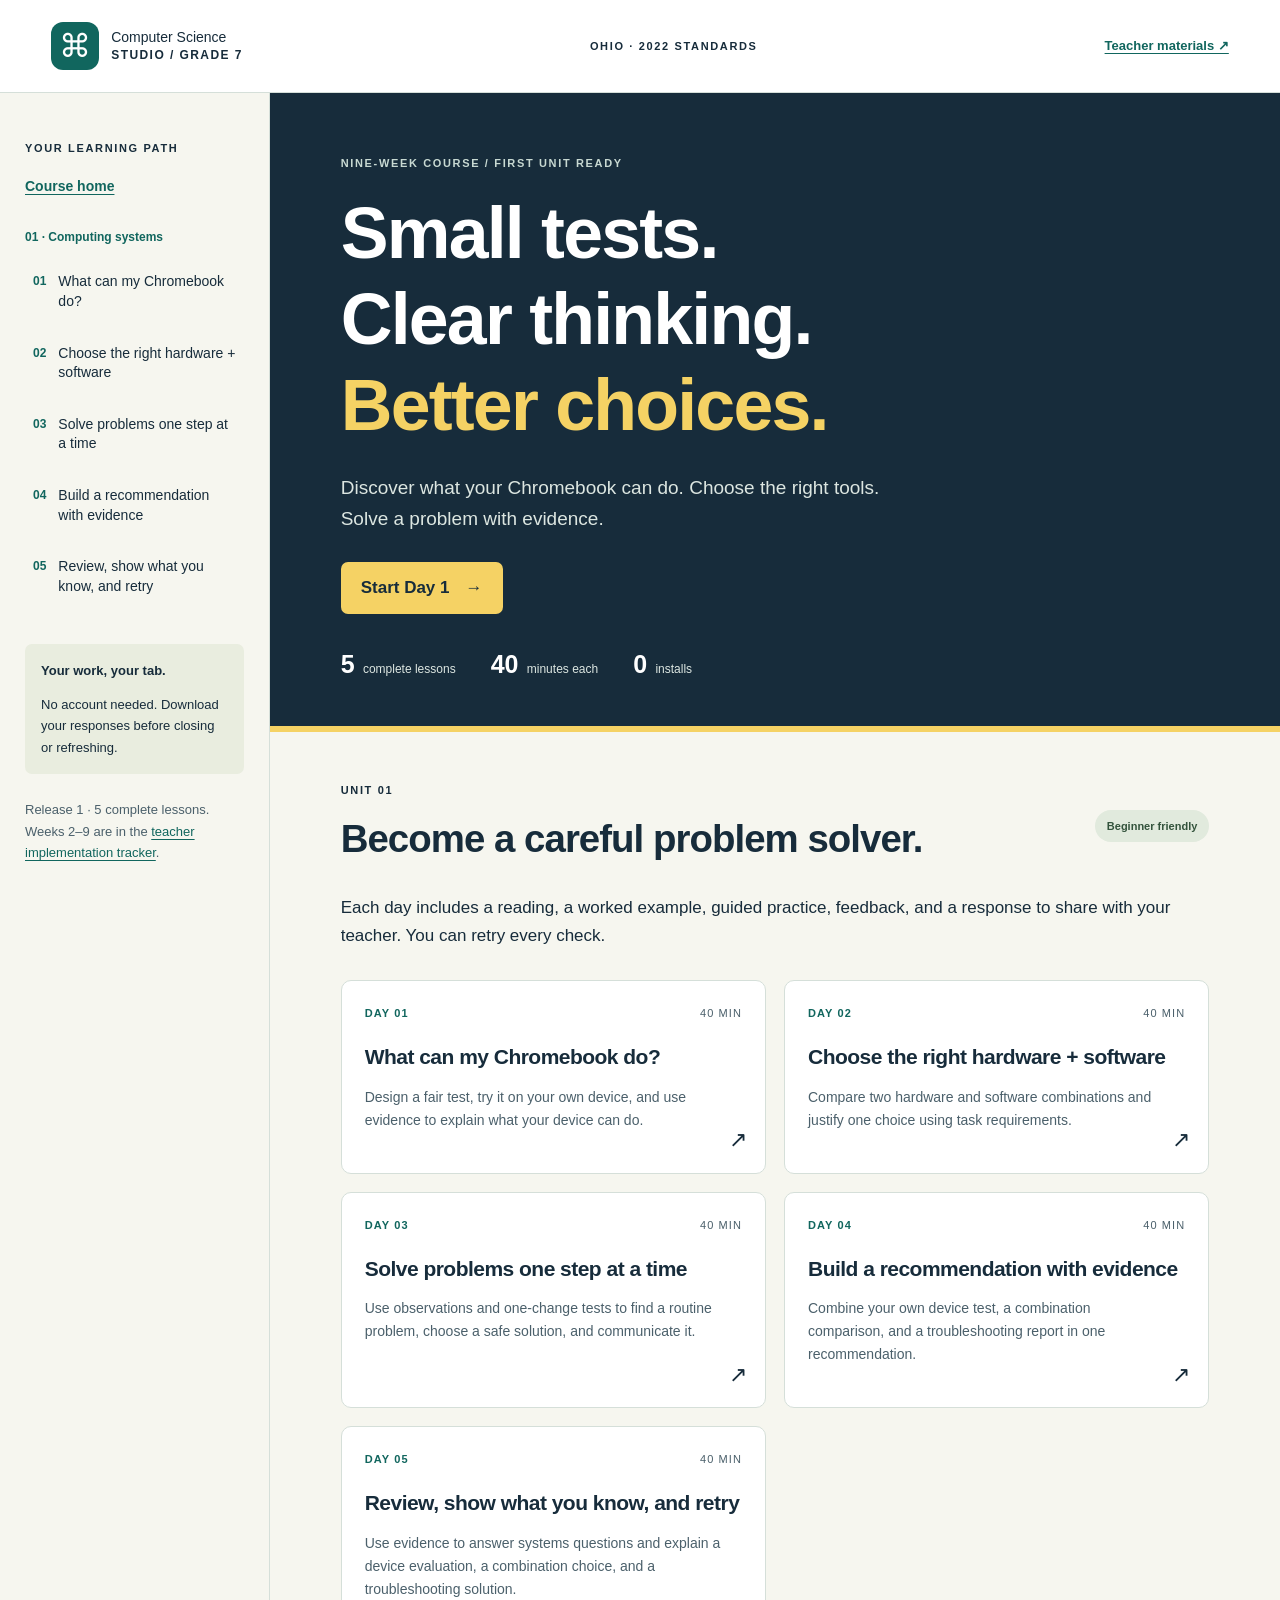
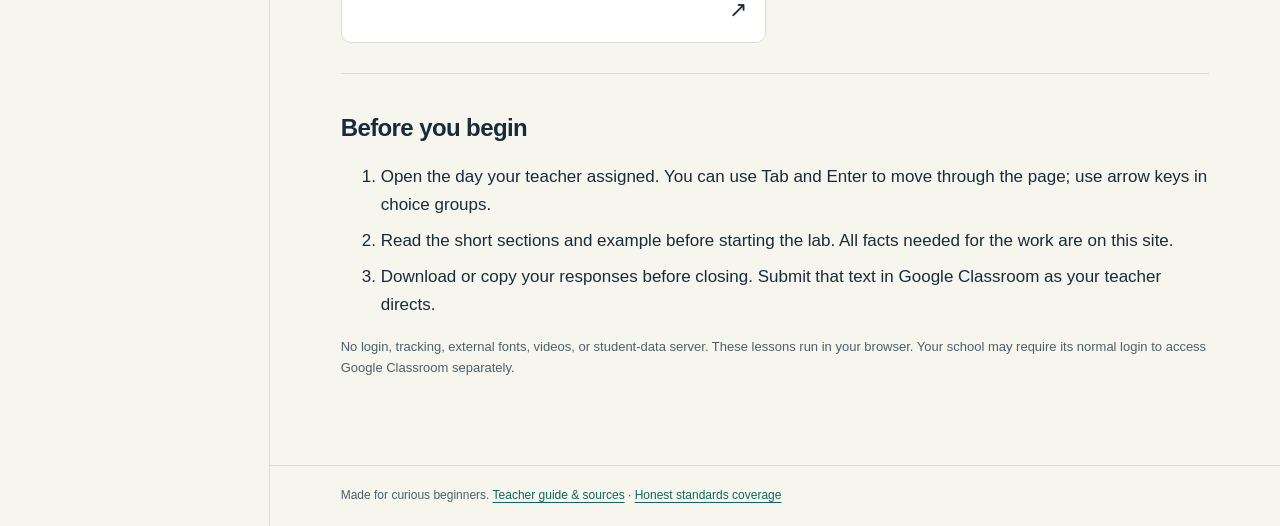
==== index.html @ 27e4433a "Add files via upload" ====
<!doctype html><html lang="en"><head><meta charset="utf-8"><meta name="viewport" content="width=device-width,initial-scale=1"><meta name="description" content="A self-contained Ohio Grade 7 computing systems unit. Five lessons, practical labs, feedback, and work export."><title>Computer Science Studio · Ohio Grade 7</title><link rel="stylesheet" href="assets/style.css"><script src="assets/data.js" defer></script><script src="assets/core.js" defer></script><script src="assets/app.js" defer></script></head><body><a class="skip" href="#main">Skip to learning content</a><header class="topbar"><a href="#home" class="brand"><span class="brand-icon" aria-hidden="true">⌘</span><span>Computer Science<br><strong>STUDIO / GRADE 7</strong></span></a><span class="edition">OHIO · 2022 STANDARDS</span><a href="teacher/index.html">Teacher materials ↗</a></header><div class="layout"><aside class="sidebar"><p class="eyebrow">YOUR LEARNING PATH</p><a class="home-link" href="#home">Course home</a><div class="unit-label">01 · Computing systems</div><nav aria-label="Lessons"><ol><li><a href="#lesson-1"><span class="day-number">01</span><span>What can my Chromebook do?</span></a></li><li><a href="#lesson-2"><span class="day-number">02</span><span>Choose the right hardware + software</span></a></li><li><a href="#lesson-3"><span class="day-number">03</span><span>Solve problems one step at a time</span></a></li><li><a href="#lesson-4"><span class="day-number">04</span><span>Build a recommendation with evidence</span></a></li><li><a href="#lesson-5"><span class="day-number">05</span><span>Review, show what you know, and retry</span></a></li></ol></nav><div class="sidebar-note"><strong>Your work, your tab.</strong><p>No account needed. Download your responses before closing or refreshing.</p></div><p class="small">Release 1 · 5 complete lessons.<br>Weeks 2–9 are in the <a href="teacher/tracker.html">teacher implementation tracker</a>.</p></aside><main id="main"><noscript><p class="notice">JavaScript is off. All readings are shown below, but checking answers, labs, and exports need JavaScript. Ask your teacher for help enabling it; do not change school controls.</p><style>.lesson-view[hidden]{display:block!important}</style></noscript><section id="home" class="view" aria-labelledby="home-heading"><div class="hero"><p class="eyebrow">NINE-WEEK COURSE / FIRST UNIT READY</p><h1 id="home-heading" tabindex="-1">Small tests.<br>Clear thinking.<br><span>Better choices.</span></h1><p class="hero-copy">Discover what your Chromebook can do. Choose the right tools. Solve a problem with evidence.</p><a class="button primary" href="#lesson-1">Start Day 1 <span aria-hidden="true">→</span></a><div class="hero-stats"><span><strong>5</strong> complete lessons</span><span><strong>40</strong> minutes each</span><span><strong>0</strong> installs</span></div></div><div class="home-content"><div class="section-heading"><div><p class="eyebrow">UNIT 01</p><h2>Become a careful problem solver.</h2></div><span class="pill">Beginner friendly</span></div><p>Each day includes a reading, a worked example, guided practice, feedback, and a response to share with your teacher. You can retry every check.</p><div class="lesson-cards"><a class="lesson-card" href="#lesson-1"><span class="card-day">DAY 01 <span>40 MIN</span></span><h3>What can my Chromebook do?</h3><p>Design a fair test, try it on your own device, and use evidence to explain what your device can do.</p><span class="card-arrow" aria-hidden="true">↗</span></a><a class="lesson-card" href="#lesson-2"><span class="card-day">DAY 02 <span>40 MIN</span></span><h3>Choose the right hardware + software</h3><p>Compare two hardware and software combinations and justify one choice using task requirements.</p><span class="card-arrow" aria-hidden="true">↗</span></a><a class="lesson-card" href="#lesson-3"><span class="card-day">DAY 03 <span>40 MIN</span></span><h3>Solve problems one step at a time</h3><p>Use observations and one-change tests to find a routine problem, choose a safe solution, and communicate it.</p><span class="card-arrow" aria-hidden="true">↗</span></a><a class="lesson-card" href="#lesson-4"><span class="card-day">DAY 04 <span>40 MIN</span></span><h3>Build a recommendation with evidence</h3><p>Combine your own device test, a combination comparison, and a troubleshooting report in one recommendation.</p><span class="card-arrow" aria-hidden="true">↗</span></a><a class="lesson-card" href="#lesson-5"><span class="card-day">DAY 05 <span>40 MIN</span></span><h3>Review, show what you know, and retry</h3><p>Use evidence to answer systems questions and explain a device evaluation, a combination choice, and a troubleshooting solution.</p><span class="card-arrow" aria-hidden="true">↗</span></a></div><section class="ready"><h2>Before you begin</h2><ol><li>Open the day your teacher assigned. You can use Tab and Enter to move through the page; use arrow keys in choice groups.</li><li>Read the short sections and example before starting the lab. All facts needed for the work are on this site.</li><li>Download or copy your responses before closing. Submit that text in Google Classroom as your teacher directs.</li></ol><p class="small">No login, tracking, external fonts, videos, or student-data server. These lessons run in your browser. Your school may require its normal login to access Google Classroom separately.</p></section></div></section><article id="lesson-1" class="view lesson-view" hidden aria-labelledby="heading-1"><header class="lesson-header"><p class="eyebrow">UNIT 01 / DAY 1 OF 5 · 40 MINUTES</p><h2 id="heading-1" tabindex="-1">What can my Chromebook do?</h2><p class="objective"><strong>Today I can:</strong> Design a fair test, try it on your own device, and use evidence to explain what your device can do.</p><p class="small">Ohio 2022: CS.D.7.a</p><div class="jump-links"><a href="#L1-R1">Read</a><a href="#L1-E">Worked example</a><a href="#L1-TASK">Your response</a><a href="#L1-CHECKS">Checks</a></div></header><section class="start"><h3>Your path today</h3><ol><li>Read the four short sections. Say the task and three criteria in your own words.</li><li>In the typing lab, type the original sentence, make the edit, and check each trial.</li><li>Read the worked example. Complete your evaluation in the response box.</li><li>Answer the practice checks. Use the reading link in feedback if you need a retry.</li></ol></section><section class="reading" id="L1-R1" tabindex="-1"><p class="section-label">READ 1 / 4 · L1-R1</p><h3>A device is a tool with limits</h3><p>A computing device takes information in, follows instructions, and produces a result. Your Chromebook is a computing device. A keyboard sends letters in; the screen shows letters back. A capability is something a device can do. A limit is something it cannot do well in a certain situation. A device can be good for one task and poor for another. Today we will test typing and editing short text. We will not guess how fast every Chromebook is from one result.</p></section><section class="reading" id="L1-R2" tabindex="-1"><p class="section-label">READ 2 / 4 · L1-R2</p><h3>Make a test before you start</h3><p>An evaluation is a judgment based on evidence. Evidence is something you observe or measure. First name a task: type and edit a short announcement. Next choose criteria. Criteria are rules for judging success. Our criteria are: all the words appear, a change appears, and a button responds. A trial is one attempt at a test. Repeat the same test three times to see whether it works consistently. Keep the words, button, and browser tab the same so the comparison is fair. If you change two things at once, you may not know which change affected the result.</p></section><section class="reading" id="L1-R3" tabindex="-1"><p class="section-label">READ 3 / 4 · L1-R3</p><h3>Do the test and report honestly</h3><p>The typing lab below runs on this page. It does not send what you type to anyone. For each trial, type: Our club meets today. Then change today to Friday. Choose Check trial. The page checks whether the final text is exactly Our club meets Friday. after ignoring spaces at the ends. Record whether you saw the text appear and whether the button responded. If the page gives feedback, the button responded. If you mistype, correct the text and try again. A typing mistake does not prove the device failed. Do not enter your name or private information.</p></section><section class="reading" id="L1-R4" tabindex="-1"><p class="section-label">READ 4 / 4 · L1-R4</p><h3>Use evidence, then name a limit</h3><p>A useful conclusion names the task and the evidence. For example: this device handled short text editing because the final sentence appeared in three trials. This does not show that it can edit a long video. We did not test video. If something is blocked by a school rule, record blocked rather than calling the device broken. Do not change school settings or try to bypass a block. Ask your teacher for help. An honest incomplete result is more useful than an invented success.</p></section><section class="example" id="L1-E" tabindex="-1"><p class="eyebrow">See the thinking · worked example</p><h3>From facts to a supported claim</h3><p>Mina plans to test typing a club announcement. Her criteria are readable text, a visible edit, and a responding Check trial button. She uses the same sentence three times. In trial 1 she types Frday, notices the missing i, and fixes it. All three corrected trials pass. She concludes that her device can handle this short text task. She adds: I have not tested pictures or video. Her evidence supports the small claim she made; it does not support every possible task.</p></section><section class="lab" id="L1-LAB-T"><p class="eyebrow">Hands-on lab · your real device</p><h3>Three trials, one fair test</h3><p>Type <strong>Our club meets today.</strong> Then change <strong>today</strong> to <strong>Friday</strong>. The final sentence should be <strong>Our club meets Friday.</strong> Use the same page and sentence each time. Check whether words, the edit, and feedback appear. Record honest results; do not enter personal information.</p><div class="trial"><label for="trial-1-1">Trial 1 · type, then edit</label><input id="trial-1-1" type="text" autocomplete="off" spellcheck="false" data-trial="1"><button type="button" data-action="trial" data-input="trial-1-1">Check trial 1</button><p id="trial-1-1-feedback" class="feedback" role="status" aria-live="polite"></p><label for="observe-1-1">What did you see? Note text, edit, button response, or a block.</label><textarea id="observe-1-1" rows="2" data-export-label="Day 1 trial 1 observation"></textarea></div><div class="trial"><label for="trial-1-2">Trial 2 · type, then edit</label><input id="trial-1-2" type="text" autocomplete="off" spellcheck="false" data-trial="2"><button type="button" data-action="trial" data-input="trial-1-2">Check trial 2</button><p id="trial-1-2-feedback" class="feedback" role="status" aria-live="polite"></p><label for="observe-1-2">What did you see? Note text, edit, button response, or a block.</label><textarea id="observe-1-2" rows="2" data-export-label="Day 1 trial 2 observation"></textarea></div><div class="trial"><label for="trial-1-3">Trial 3 · type, then edit</label><input id="trial-1-3" type="text" autocomplete="off" spellcheck="false" data-trial="3"><button type="button" data-action="trial" data-input="trial-1-3">Check trial 3</button><p id="trial-1-3-feedback" class="feedback" role="status" aria-live="polite"></p><label for="observe-1-3">What did you see? Note text, edit, button response, or a block.</label><textarea id="observe-1-3" rows="2" data-export-label="Day 1 trial 3 observation"></textarea></div><p class="small">Source: <a href="#L1-R2">test instructions</a>. A typo is a reason to correct and retry, not proof of device failure.</p></section><section class="response" id="L1-TASK" tabindex="-1"><p class="eyebrow">Make your thinking visible</p><h3>Your response</h3><p>Write a device evaluation using these sentence starters: My task was __. My three criteria were __. I kept __ the same. In trial 1 __; trial 2 __; trial 3 __. My conclusion is __ because __. I did not test __. If a trial was blocked or failed, explain what you actually saw.</p><label for="response-1">Day 1 written response · reviewed by your teacher</label><textarea id="response-1" rows="10" data-export-label="Day 1 written response" placeholder="Use the sentence starters and evidence above. Do not enter private information."></textarea><details><summary>Self-review checklist · revise before submitting</summary><ul><li>Names the task and all three observable criteria.</li><li>Describes a consistent process and three actual trial observations, including failures or blocks.</li><li>Makes a conclusion justified by the observations.</li><li>States an untested capability or another clear limitation.</li></ul><p>There is no automatic writing score. Your teacher checks the evidence and reasoning. Each criterion is scored 0, 1, or 2 using the teacher guide.</p></details></section><section id="L1-CHECKS" tabindex="-1"><p class="eyebrow">Check, learn, retry</p><h3>Practice checks</h3><p>Choose one answer. Check it, read feedback, and retry as needed. First and latest checked answers are included in your export.</p><fieldset id="L1-Q1" class="question" data-question="L1-Q1"><legend><span class="question-number">01</span> Which plan gives the fairest comparison across three typing trials?</legend><label class="option"><input type="radio" name="L1-Q1" value="0"><span>Use the same sentence, page, and criteria each time.</span></label><label class="option"><input type="radio" name="L1-Q1" value="1"><span>Use a different sentence and a different tool each time.</span></label><label class="option"><input type="radio" name="L1-Q1" value="2"><span>Guess how the device will work without trying it.</span></label><button type="button" data-action="answer">Check answer</button><p class="feedback" role="status" aria-live="polite"></p></fieldset><fieldset id="L1-Q2" class="question" data-question="L1-Q2"><legend><span class="question-number">02</span> All three corrected short-text trials work. Which conclusion does that support?</legend><label class="option"><input type="radio" name="L1-Q2" value="0"><span>This device can edit every long video.</span></label><label class="option"><input type="radio" name="L1-Q2" value="1"><span>This device handled our short text editing task.</span></label><label class="option"><input type="radio" name="L1-Q2" value="2"><span>No other device can edit text.</span></label><button type="button" data-action="answer">Check answer</button><p class="feedback" role="status" aria-live="polite"></p></fieldset><fieldset id="L1-Q3" class="question" data-question="L1-Q3"><legend><span class="question-number">03</span> You type Frday and then correct it to Friday. What should you report?</legend><label class="option"><input type="radio" name="L1-Q3" value="0"><span>The device is certainly broken.</span></label><label class="option"><input type="radio" name="L1-Q3" value="1"><span>The school network failed.</span></label><label class="option"><input type="radio" name="L1-Q3" value="2"><span>I corrected a typing mistake and checked again.</span></label><button type="button" data-action="answer">Check answer</button><p class="feedback" role="status" aria-live="polite"></p></fieldset><p class="lesson-score" role="status" aria-live="polite">No checked answers yet.</p></section><section class="finish"><h3>Keep your work before closing</h3><p>Work stays in this open tab only. Download a text copy, or show and copy your work into your Google Classroom response. Export again after revisions. The download is not submitted automatically.</p><div class="button-row"><button data-action="download" data-day="1">Download Day 1 work (.txt)</button><button class="secondary" data-action="show-export" data-day="1">Show work to copy</button><button class="secondary" data-action="print">Print / save page as PDF</button></div><div class="export-panel" hidden><label for="export-1">Select and copy this text to Classroom (Ctrl+A, then Ctrl+C inside this box)</label><textarea id="export-1" class="export-text" rows="12" readonly></textarea><p class="export-status" role="status" aria-live="polite"></p></div></section><nav class="lesson-footer" aria-label="Day navigation"><a class="text-link" href="#home">← Course home</a><a class="button" href="#lesson-2">Day 2 →</a></nav></article><article id="lesson-2" class="view lesson-view" hidden aria-labelledby="heading-2"><header class="lesson-header"><p class="eyebrow">UNIT 01 / DAY 2 OF 5 · 40 MINUTES</p><h2 id="heading-2" tabindex="-1">Choose the right hardware + software</h2><p class="objective"><strong>Today I can:</strong> Compare two hardware and software combinations and justify one choice using task requirements.</p><p class="small">Ohio 2022: CS.HS.7.a</p><div class="jump-links"><a href="#L2-R1">Read</a><a href="#L2-E">Worked example</a><a href="#L2-TASK">Your response</a><a href="#L2-CHECKS">Checks</a></div></header><section class="start"><h3>Your path today</h3><ol><li>Read the definitions and the fictional device/tool facts.</li><li>In the combination lab, try both tasks and compare at least two pairings for each.</li><li>Use the feedback to locate a missing requirement. Change one selection and retry.</li><li>Write a recommendation with evidence, then complete the checks.</li></ol></section><section class="reading" id="L2-R1" tabindex="-1"><p class="section-label">READ 1 / 4 · L2-R1</p><h3>Two parts must work together</h3><p>Hardware is the physical part of a computing system, such as a keyboard, screen, microphone, or processor. A processor carries out instructions. Software is the set of instructions a device runs. A browser and a text editor are software. A microphone alone does not make an audio recording: it needs software that can record. Software alone cannot record your voice without a working microphone and permission to use it. A combination is a hardware choice and a software choice used together.</p></section><section class="reading" id="L2-R2" tabindex="-1"><p class="section-label">READ 2 / 4 · L2-R2</p><h3>Start with the job</h3><p>A requirement is something a task must have. For a short typed announcement, you need a way to enter letters, a readable screen, and an editor that changes text. For an audio message, you need a working microphone and software that records sound. Our cards below describe fictional school devices and tools. Treat the facts on the cards as the evidence. These cards do not describe all real Chromebooks. Do not buy or install anything. Select a combination that meets every requirement before considering extras.</p></section><section class="reading" id="L2-R3" tabindex="-1"><p class="section-label">READ 3 / 4 · L2-R3</p><h3>Read the comparison cards</h3><p>Device A, the Classroom Chromebook, has a keyboard and readable screen but no working microphone in this fictional case. Device B, the Media Chromebook, has a keyboard, readable screen, and working microphone. Text Pad is browser software that edits text but does not record audio. Voice Pad is fictional browser software that records audio with an allowed working microphone but does not edit typed announcements. Both devices can open either tool. For a typed announcement, Device A with Text Pad and Device B with Text Pad both work. For an audio message, only Device B with Voice Pad meets all the requirements. The other pairings miss a required part.</p></section><section class="reading" id="L2-R4" tabindex="-1"><p class="section-label">READ 4 / 4 · L2-R4</p><h3>Weigh choices using evidence</h3><p>A tradeoff is giving up one benefit to get another. If two combinations both meet your requirements, choose using another stated criterion. In this activity, Device A uses less battery for text work than Device B; this is a supplied fact about the fictional cards, not a measurement of your device. If saving battery matters for the typed announcement, choose Device A with Text Pad. A newer-looking device is not automatically better for every task. Explain the task, the hardware, the software, and why another combination would be less suitable.</p></section><section class="example" id="L2-E" tabindex="-1"><p class="eyebrow">See the thinking · worked example</p><h3>From facts to a supported claim</h3><p>Owen must record a 20-second announcement. He compares Device A + Voice Pad with Device B + Voice Pad. Voice Pad can record, but Device A has no working microphone. Device B has one. Owen chooses Device B + Voice Pad because it has both required parts. He rejects Device B + Text Pad because Text Pad cannot record audio. He has evaluated combinations, rather than judging hardware by itself.</p></section><section class="lab" id="L2-LAB-C"><p class="eyebrow">Decision lab · fictional school cards</p><h3>Match the task to the tools</h3><div class="cards"><div class="mini"><h4>Device A</h4><p>Keyboard + readable screen.<br>No working microphone.<br>Lower battery use for text.</p></div><div class="mini"><h4>Device B</h4><p>Keyboard + readable screen + working microphone.<br>Higher battery use for text.</p></div><div class="mini"><h4>Browser tools</h4><p><strong>Text Pad:</strong> edits text, no audio recording.<br><strong>Voice Pad:</strong> records audio with a working, allowed microphone; no typed-text editing.</p></div></div><p>Both devices can open either fictional tool. Try two combinations for each task. Battery is a deciding criterion only after the task requirements are met.</p><div class="choice-row"><label>Task<select class="combo-task" aria-label="Day 2 task"><option value="text">Typed announcement; save battery</option><option value="audio">Record an audio announcement</option></select></label><label>Hardware<select class="combo-device" aria-label="Day 2 hardware"><option value="A">Device A</option><option value="B">Device B</option></select></label><label>Software<select class="combo-tool" aria-label="Day 2 software"><option value="text">Text Pad</option><option value="voice">Voice Pad</option></select></label></div><button type="button" data-action="combo">Evaluate combination</button><p class="feedback combo-feedback" role="status" aria-live="polite"></p><details><summary>My comparison history</summary><ol class="combo-history"></ol></details><label for="compare-2">Compare two choices: which requirements were met or missing?</label><textarea id="compare-2" rows="3" data-export-label="Day 2 combination comparison"></textarea></section><section class="response" id="L2-TASK" tabindex="-1"><p class="eyebrow">Make your thinking visible</p><h3>Your response</h3><p>A school club needs a typed announcement and wants to save battery. Compare Device A + Text Pad with Device B + Text Pad. Recommend one. Name the required hardware and software, explain whether both work, and explain your deciding criterion. Then explain why Device A + Voice Pad is unsuitable.</p><label for="response-2">Day 2 written response · reviewed by your teacher</label><textarea id="response-2" rows="10" data-export-label="Day 2 written response" placeholder="Use the sentence starters and evidence above. Do not enter private information."></textarea><details><summary>Self-review checklist · revise before submitting</summary><ul><li>Identifies keyboard, screen, and text-editing software as requirements.</li><li>Evaluates both named combinations accurately.</li><li>Justifies A + Text Pad using the supplied battery criterion.</li><li>Rejects A + Voice Pad using the missing text-editing capability.</li></ul><p>There is no automatic writing score. Your teacher checks the evidence and reasoning. Each criterion is scored 0, 1, or 2 using the teacher guide.</p></details></section><section id="L2-CHECKS" tabindex="-1"><p class="eyebrow">Check, learn, retry</p><h3>Practice checks</h3><p>Choose one answer. Check it, read feedback, and retry as needed. First and latest checked answers are included in your export.</p><fieldset id="L2-Q1" class="question" data-question="L2-Q1"><legend><span class="question-number">01</span> Which item is hardware?</legend><label class="option"><input type="radio" name="L2-Q1" value="0"><span>A text editor</span></label><label class="option"><input type="radio" name="L2-Q1" value="1"><span>A keyboard</span></label><label class="option"><input type="radio" name="L2-Q1" value="2"><span>Browser instructions</span></label><button type="button" data-action="answer">Check answer</button><p class="feedback" role="status" aria-live="polite"></p></fieldset><fieldset id="L2-Q2" class="question" data-question="L2-Q2"><legend><span class="question-number">02</span> Which fictional pairing can record an audio message?</legend><label class="option"><input type="radio" name="L2-Q2" value="0"><span>Device A + Voice Pad</span></label><label class="option"><input type="radio" name="L2-Q2" value="1"><span>Device B + Text Pad</span></label><label class="option"><input type="radio" name="L2-Q2" value="2"><span>Device B + Voice Pad</span></label><button type="button" data-action="answer">Check answer</button><p class="feedback" role="status" aria-live="polite"></p></fieldset><fieldset id="L2-Q3" class="question" data-question="L2-Q3"><legend><span class="question-number">03</span> Both devices can edit text with Text Pad. The club wants lower battery use. Which choice fits the supplied facts?</legend><label class="option"><input type="radio" name="L2-Q3" value="0"><span>Device A + Text Pad</span></label><label class="option"><input type="radio" name="L2-Q3" value="1"><span>Device A + Voice Pad</span></label><label class="option"><input type="radio" name="L2-Q3" value="2"><span>Device B + Voice Pad</span></label><button type="button" data-action="answer">Check answer</button><p class="feedback" role="status" aria-live="polite"></p></fieldset><p class="lesson-score" role="status" aria-live="polite">No checked answers yet.</p></section><section class="finish"><h3>Keep your work before closing</h3><p>Work stays in this open tab only. Download a text copy, or show and copy your work into your Google Classroom response. Export again after revisions. The download is not submitted automatically.</p><div class="button-row"><button data-action="download" data-day="2">Download Day 2 work (.txt)</button><button class="secondary" data-action="show-export" data-day="2">Show work to copy</button><button class="secondary" data-action="print">Print / save page as PDF</button></div><div class="export-panel" hidden><label for="export-2">Select and copy this text to Classroom (Ctrl+A, then Ctrl+C inside this box)</label><textarea id="export-2" class="export-text" rows="12" readonly></textarea><p class="export-status" role="status" aria-live="polite"></p></div></section><nav class="lesson-footer" aria-label="Day navigation"><a class="text-link" href="#lesson-1">← Day 1</a><a class="button" href="#lesson-3">Day 3 →</a></nav></article><article id="lesson-3" class="view lesson-view" hidden aria-labelledby="heading-3"><header class="lesson-header"><p class="eyebrow">UNIT 01 / DAY 3 OF 5 · 40 MINUTES</p><h2 id="heading-3" tabindex="-1">Solve problems one step at a time</h2><p class="objective"><strong>Today I can:</strong> Use observations and one-change tests to find a routine problem, choose a safe solution, and communicate it.</p><p class="small">Ohio 2022: CS.T.7.a</p><div class="jump-links"><a href="#L3-R1">Read</a><a href="#L3-E">Worked example</a><a href="#L3-TASK">Your response</a><a href="#L3-CHECKS">Checks</a></div></header><section class="start"><h3>Your path today</h3><ol><li>Read the five-step process and the safe-test rules.</li><li>In the lab, reproduce the symptom, check two possible causes, and read the log.</li><li>Apply the supported solution. Repeat the original task to verify it.</li><li>Write a help message and complete the practice checks.</li></ol></section><section class="reading" id="L3-R1" tabindex="-1"><p class="section-label">READ 1 / 4 · L3-R1</p><h3>Describe before changing</h3><p>Troubleshooting means finding and solving a problem in a planned way. A symptom is what you notice, such as a sentence not appearing. A possible cause is a reason it might happen, such as a paused practice editor. These are different: the symptom does not prove the cause. Use our five-step process: describe the symptom; list possible causes; test one cause at a time; choose and check a solution; communicate the result. A test is an action that helps you decide whether a possible cause matches the evidence.</p></section><section class="reading" id="L3-R2" tabindex="-1"><p class="section-label">READ 2 / 4 · L3-R2</p><h3>Test safely and fairly</h3><p>Start with simple, reversible checks. Reversible means easy to undo. In our practice lab, look at the status and check whether typing is paused. Changing the practice pause control is safe. Deleting files or resetting a device would risk losing work and would not be a reasonable first step. Change only one thing, then try the original task again. If you change many things at once, you cannot tell which one helped. In a real classroom, ask the teacher about unfamiliar messages, permissions, or school blocks. Never bypass school controls.</p></section><section class="reading" id="L3-R3" tabindex="-1"><p class="section-label">READ 3 / 4 · L3-R3</p><h3>Find the cause in our practice case</h3><p>The lab is a simulation, which means a simplified model of a situation. It is not controlling your real Chromebook settings. The symptom is that choosing Send sample does not add a sentence to the practice output. The lab starts with practice typing paused. Check pause status: the lab reports paused. That supports pause as a cause. Choose Resume practice typing, then Send sample again. If the sentence appears, the original task works. Checking pretend Wi-Fi reports connected; in this case the task is on the page and does not need a network. Pretend Wi-Fi is not the cause. Reload case resets only the simulation.</p></section><section class="reading" id="L3-R4" tabindex="-1"><p class="section-label">READ 4 / 4 · L3-R4</p><h3>Compare solutions and tell someone</h3><p>Evaluate a solution by asking whether the evidence supports it, whether it is safe, and whether it solves the original task. Resuming practice typing is a better solution here than deleting files: the pause status points to the cause, resuming is reversible, and sending again checks the fix. A useful help message includes the symptom, tests and results, the chosen solution and reason, and the final result. If your test does not solve a real problem, report that honestly and ask the teacher. Do not claim success just because you tried something.</p></section><section class="example" id="L3-E" tabindex="-1"><p class="eyebrow">See the thinking · worked example</p><h3>From facts to a supported claim</h3><p>Jules sees no sentence after Send sample. Jules checks pretend Wi-Fi: connected. Jules checks pause status: paused. Jules resumes practice typing and tries Send sample again. The sentence appears. Jules reports: The sample did not appear. Wi-Fi was connected, but practice typing was paused. I resumed it because that matched the evidence and was reversible. Sending again worked. This message tells another person what was wrong and how the solution was checked.</p></section><section class="lab" id="L3-LAB-S" data-paused="true"><p class="eyebrow">Troubleshooting lab · simulation</p><h3>Why is the sentence missing?</h3><p>This model starts with practice typing paused. It never changes your real device settings or deletes files. Reproduce the symptom, check two causes, choose a safe solution, and repeat the original task.</p><div class="practice-output" role="status" aria-live="polite"><strong>Practice output:</strong> <span class="sample-output">No sentence yet.</span></div><div class="button-row"><button type="button" data-action="send">Send sample</button><button type="button" data-action="wifi">Check pretend Wi-Fi</button><button type="button" data-action="pause">Check pause status</button><button type="button" data-action="resume">Resume practice typing</button><button type="button" data-action="delete" class="secondary">Consider deleting files</button><button type="button" data-action="reset" class="secondary">Reload case</button></div><p class="feedback trouble-feedback" role="status" aria-live="polite"></p><h4>Evidence log</h4><ol class="trouble-log"><li>Case ready. Choose Send sample to observe the symptom.</li></ol><label for="help-3">Your help message: symptom → checks/results → chosen solution/reason → final check</label><textarea id="help-3" rows="4" data-export-label="Day 3 troubleshooting message"></textarea></section><section class="response" id="L3-TASK" tabindex="-1"><p class="eyebrow">Make your thinking visible</p><h3>Your response</h3><p>Write a message to a classmate about the simulation. Include: symptom; two possible causes and the test result for each; best solution and why it is better than deleting files; what happened when you repeated Send sample. Use only results you actually observed.</p><label for="response-3">Day 3 written response · reviewed by your teacher</label><textarea id="response-3" rows="10" data-export-label="Day 3 written response" placeholder="Use the sentence starters and evidence above. Do not enter private information."></textarea><details><summary>Self-review checklist · revise before submitting</summary><ul><li>Separates the symptom from possible causes.</li><li>Reports two checks and their observed results.</li><li>Chooses the evidence-supported safe solution and compares it with deletion.</li><li>Reports a repeat of the original task and communicates a clear result.</li></ul><p>There is no automatic writing score. Your teacher checks the evidence and reasoning. Each criterion is scored 0, 1, or 2 using the teacher guide.</p></details></section><section id="L3-CHECKS" tabindex="-1"><p class="eyebrow">Check, learn, retry</p><h3>Practice checks</h3><p>Choose one answer. Check it, read feedback, and retry as needed. First and latest checked answers are included in your export.</p><fieldset id="L3-Q1" class="question" data-question="L3-Q1"><legend><span class="question-number">01</span> In the simulation, which statement is the symptom rather than a possible cause?</legend><label class="option"><input type="radio" name="L3-Q1" value="0"><span>Practice typing may be paused.</span></label><label class="option"><input type="radio" name="L3-Q1" value="1"><span>The sentence does not appear after Send sample.</span></label><label class="option"><input type="radio" name="L3-Q1" value="2"><span>Pretend Wi-Fi might be disconnected.</span></label><button type="button" data-action="answer">Check answer</button><p class="feedback" role="status" aria-live="polite"></p></fieldset><fieldset id="L3-Q2" class="question" data-question="L3-Q2"><legend><span class="question-number">02</span> Pause is on and pretend Wi-Fi is connected. Which first solution best matches the evidence?</legend><label class="option"><input type="radio" name="L3-Q2" value="0"><span>Delete all files.</span></label><label class="option"><input type="radio" name="L3-Q2" value="1"><span>Change several school settings.</span></label><label class="option"><input type="radio" name="L3-Q2" value="2"><span>Resume practice typing.</span></label><button type="button" data-action="answer">Check answer</button><p class="feedback" role="status" aria-live="polite"></p></fieldset><fieldset id="L3-Q3" class="question" data-question="L3-Q3"><legend><span class="question-number">03</span> After resuming, how do you verify the solution?</legend><label class="option"><input type="radio" name="L3-Q3" value="0"><span>Repeat Send sample and check whether the sentence appears.</span></label><label class="option"><input type="radio" name="L3-Q3" value="1"><span>Assume it worked because you pressed a button.</span></label><label class="option"><input type="radio" name="L3-Q3" value="2"><span>Describe a new, unrelated problem.</span></label><button type="button" data-action="answer">Check answer</button><p class="feedback" role="status" aria-live="polite"></p></fieldset><p class="lesson-score" role="status" aria-live="polite">No checked answers yet.</p></section><section class="finish"><h3>Keep your work before closing</h3><p>Work stays in this open tab only. Download a text copy, or show and copy your work into your Google Classroom response. Export again after revisions. The download is not submitted automatically.</p><div class="button-row"><button data-action="download" data-day="3">Download Day 3 work (.txt)</button><button class="secondary" data-action="show-export" data-day="3">Show work to copy</button><button class="secondary" data-action="print">Print / save page as PDF</button></div><div class="export-panel" hidden><label for="export-3">Select and copy this text to Classroom (Ctrl+A, then Ctrl+C inside this box)</label><textarea id="export-3" class="export-text" rows="12" readonly></textarea><p class="export-status" role="status" aria-live="polite"></p></div></section><nav class="lesson-footer" aria-label="Day navigation"><a class="text-link" href="#lesson-2">← Day 2</a><a class="button" href="#lesson-4">Day 4 →</a></nav></article><article id="lesson-4" class="view lesson-view" hidden aria-labelledby="heading-4"><header class="lesson-header"><p class="eyebrow">UNIT 01 / DAY 4 OF 5 · 40 MINUTES</p><h2 id="heading-4" tabindex="-1">Build a recommendation with evidence</h2><p class="objective"><strong>Today I can:</strong> Combine your own device test, a combination comparison, and a troubleshooting report in one recommendation.</p><p class="small">Ohio 2022: CS.D.7.a · CS.HS.7.a · CS.T.7.a</p><div class="jump-links"><a href="#L4-R1">Read</a><a href="#L4-E">Worked example</a><a href="#L4-TASK">Your response</a><a href="#L4-CHECKS">Checks</a></div></header><section class="start"><h3>Your path today</h3><ol><li>Complete three typing trials on this page and note your actual results.</li><li>Use the combination lab to compare A + Text Pad and B + Text Pad for the text task.</li><li>Work through the troubleshooting simulation and verify the solution.</li><li>Write the project response. Compare it to the self-review checklist, revise, and export it.</li></ol></section><section class="reading" id="L4-R1" tabindex="-1"><p class="section-label">READ 1 / 4 · L4-R1</p><h3>Your client and the job</h3><p>A client is the person or group you are helping. Your client is a fictional school club. It needs a short typed announcement for a meeting. It wants readable text, editing, and low battery use. You have all the facts you need on this page. You do not need to research prices or download tools. Your recommendation will have three parts: evidence from your own typing test, a comparison of fictional combinations, and a troubleshooting message. Keep real observations separate from supplied fictional facts.</p></section><section class="reading" id="L4-R2" tabindex="-1"><p class="section-label">READ 2 / 4 · L4-R2</p><h3>Develop and carry out your own test</h3><p>Use the typing lab on your own Chromebook. Today you develop the test process before carrying it out. Choose one taught editing task: change a day (Our club meets today. becomes Our club meets Friday.), or delete a word (Our club meets today. becomes Our club meets.). You may choose another day word, such as Monday. Write your starting and final sentences, then write your own numbered process. Name the capability, your success criteria, what you will keep the same, and why three trials help. Criteria can include readable words, the intended edit, and a responding button. The final-text checker compares against your planned sentence; it cannot judge whether your plan is good. Carry out your process three times without changing it between trials. Record each observation. If you improve your plan, say what changed and start three new trials. A blocked trial is honest evidence too. Limit your conclusion to the short editing task tested.</p></section><section class="reading" id="L4-R3" tabindex="-1"><p class="section-label">READ 3 / 4 · L4-R3</p><h3>Compare the two combinations</h3><p>The fictional Device A has a keyboard and readable screen, no working microphone, and lower battery use for text work. Device B has a keyboard, readable screen, and working microphone, with higher battery use for text work. Text Pad edits text but does not record sound. Voice Pad records sound with a working allowed microphone but does not edit typed text. A + Text Pad and B + Text Pad both meet the club text requirements. A + Text Pad better meets the battery goal. B + Voice Pad would fit an audio task, but the club asked for text. These comparisons use the fictional card facts, not measurements of your device.</p></section><section class="reading" id="L4-R4" tabindex="-1"><p class="section-label">READ 4 / 4 · L4-R4</p><h3>Include a complete help message</h3><p>The practice editor simulation begins paused. Send sample shows no sentence. Check pretend Wi-Fi and pause status one at a time. Wi-Fi is connected; pause is on. Resume practice typing and repeat Send sample. When the sentence appears, the original task is working. Report the symptom, each test result, the selected solution and why it is safe, and the final check. The project is finished when another student could follow your explanation. Before you submit, use the four-part checklist below. Missing evidence means you need to add an observation, not a stronger-sounding opinion.</p></section><section class="example" id="L4-E" tabindex="-1"><p class="eyebrow">See the thinking · worked example</p><h3>From facts to a supported claim</h3><p>A complete recommendation might say: I chose to test deleting a word. My start is Our club meets today. and my target is Our club meets. My criteria are readable words, the intended deletion, and button feedback. I developed these steps: 1. Type the starting sentence in a trial box. 2. Delete today and its extra space. 3. Check the final sentence and choose Check trial. 4. Record what I saw. 5. Repeat in the other two boxes with the same sentence, edit, and page. Repeating helps me see whether the result is consistent. In my three trials, the words, deletion, and feedback appeared. This device handled my short editing task; video remains untested. For the club, both A + Text Pad and B + Text Pad can edit text. I recommend A + Text Pad because the supplied facts say it uses less battery. When the practice editor failed, Wi-Fi was connected but typing was paused. Resuming and sending again worked. I chose that reversible fix because the checks supported it.</p></section><section class="lab" id="L4-LAB-T"><p class="eyebrow">Hands-on lab · your real device</p><h3>Three trials, one fair test</h3><p>Use your own plan below in all three trials. Type your starting sentence, carry out the edit, and check the final text against your planned sentence. Use the same page and sentence each time. Check whether words, the edit, and feedback appear. Record honest results; do not enter personal information.</p><h4>Develop your process before testing</h4><p>Choose the day-change test or the word-deletion test taught in Read 2. Write the starting sentence and planned final sentence. In your plan, name your task and criteria, write your own numbered steps, say what you will keep the same, and explain why three trials help. Keep this plan the same across the three trials. The button compares text with your planned final sentence; your teacher evaluates the quality of the plan.</p><label for="plan-start-4">Your starting sentence</label><input id="plan-start-4" type="text" value="Our club meets today." data-export-label="Day 4 planned starting sentence"><label for="plan-final-4">Your planned final sentence</label><input id="plan-final-4" class="planned-final" type="text" value="Our club meets Friday." data-export-label="Day 4 planned final sentence"><label for="test-plan-4">Your own test process: task, criteria, numbered steps, constants, reason for repeats</label><textarea id="test-plan-4" rows="5" data-export-label="Day 4 student-developed test process"></textarea><div class="trial"><label for="trial-4-1">Trial 1 · type, then edit</label><input id="trial-4-1" type="text" autocomplete="off" spellcheck="false" data-trial="1"><button type="button" data-action="trial" data-input="trial-4-1">Check trial 1</button><p id="trial-4-1-feedback" class="feedback" role="status" aria-live="polite"></p><label for="observe-4-1">What did you see? Note text, edit, button response, or a block.</label><textarea id="observe-4-1" rows="2" data-export-label="Day 4 trial 1 observation"></textarea></div><div class="trial"><label for="trial-4-2">Trial 2 · type, then edit</label><input id="trial-4-2" type="text" autocomplete="off" spellcheck="false" data-trial="2"><button type="button" data-action="trial" data-input="trial-4-2">Check trial 2</button><p id="trial-4-2-feedback" class="feedback" role="status" aria-live="polite"></p><label for="observe-4-2">What did you see? Note text, edit, button response, or a block.</label><textarea id="observe-4-2" rows="2" data-export-label="Day 4 trial 2 observation"></textarea></div><div class="trial"><label for="trial-4-3">Trial 3 · type, then edit</label><input id="trial-4-3" type="text" autocomplete="off" spellcheck="false" data-trial="3"><button type="button" data-action="trial" data-input="trial-4-3">Check trial 3</button><p id="trial-4-3-feedback" class="feedback" role="status" aria-live="polite"></p><label for="observe-4-3">What did you see? Note text, edit, button response, or a block.</label><textarea id="observe-4-3" rows="2" data-export-label="Day 4 trial 3 observation"></textarea></div><p class="small">Source: <a href="#L4-R2">test instructions</a>. A typo is a reason to correct and retry, not proof of device failure.</p></section><section class="lab" id="L4-LAB-C"><p class="eyebrow">Decision lab · fictional school cards</p><h3>Match the task to the tools</h3><div class="cards"><div class="mini"><h4>Device A</h4><p>Keyboard + readable screen.<br>No working microphone.<br>Lower battery use for text.</p></div><div class="mini"><h4>Device B</h4><p>Keyboard + readable screen + working microphone.<br>Higher battery use for text.</p></div><div class="mini"><h4>Browser tools</h4><p><strong>Text Pad:</strong> edits text, no audio recording.<br><strong>Voice Pad:</strong> records audio with a working, allowed microphone; no typed-text editing.</p></div></div><p>Both devices can open either fictional tool. Try two combinations for each task. Battery is a deciding criterion only after the task requirements are met.</p><div class="choice-row"><label>Task<select class="combo-task" aria-label="Day 4 task"><option value="text">Typed announcement; save battery</option><option value="audio">Record an audio announcement</option></select></label><label>Hardware<select class="combo-device" aria-label="Day 4 hardware"><option value="A">Device A</option><option value="B">Device B</option></select></label><label>Software<select class="combo-tool" aria-label="Day 4 software"><option value="text">Text Pad</option><option value="voice">Voice Pad</option></select></label></div><button type="button" data-action="combo">Evaluate combination</button><p class="feedback combo-feedback" role="status" aria-live="polite"></p><details><summary>My comparison history</summary><ol class="combo-history"></ol></details><label for="compare-4">Compare two choices: which requirements were met or missing?</label><textarea id="compare-4" rows="3" data-export-label="Day 4 combination comparison"></textarea></section><section class="lab" id="L4-LAB-S" data-paused="true"><p class="eyebrow">Troubleshooting lab · simulation</p><h3>Why is the sentence missing?</h3><p>This model starts with practice typing paused. It never changes your real device settings or deletes files. Reproduce the symptom, check two causes, choose a safe solution, and repeat the original task.</p><div class="practice-output" role="status" aria-live="polite"><strong>Practice output:</strong> <span class="sample-output">No sentence yet.</span></div><div class="button-row"><button type="button" data-action="send">Send sample</button><button type="button" data-action="wifi">Check pretend Wi-Fi</button><button type="button" data-action="pause">Check pause status</button><button type="button" data-action="resume">Resume practice typing</button><button type="button" data-action="delete" class="secondary">Consider deleting files</button><button type="button" data-action="reset" class="secondary">Reload case</button></div><p class="feedback trouble-feedback" role="status" aria-live="polite"></p><h4>Evidence log</h4><ol class="trouble-log"><li>Case ready. Choose Send sample to observe the symptom.</li></ol><label for="help-4">Your help message: symptom → checks/results → chosen solution/reason → final check</label><textarea id="help-4" rows="4" data-export-label="Day 4 troubleshooting message"></textarea></section><section class="response" id="L4-TASK" tabindex="-1"><p class="eyebrow">Make your thinking visible</p><h3>Your response</h3><p>Write the club recommendation in three paragraphs. Paragraph 1: the personal device process you developed, including chosen edit, task, criteria, numbered steps, what stayed the same, reason for three trials, three observations, supported conclusion, and untested limit. Paragraph 2: compare A + Text Pad with B + Text Pad and choose using text requirements and the battery goal. Paragraph 3: symptom, two cause checks and results, chosen safe solution, and verification. Then revise anything missing from your checklist.</p><label for="response-4">Day 4 written response · reviewed by your teacher</label><textarea id="response-4" rows="10" data-export-label="Day 4 written response" placeholder="Use the sentence starters and evidence above. Do not enter private information."></textarea><details><summary>Self-review checklist · revise before submitting</summary><ul><li>Personal evaluation: student-developed process with chosen edit, criteria, numbered steps, constants and repeat rationale; three real observations, supported conclusion, and limitation.</li><li>Combination evaluation: both pairs checked against hardware and software needs; choice justified by battery fact.</li><li>Troubleshooting: two causes tested, evidence-supported safe solution, and repeated-task verification.</li><li>Communication: clear enough to follow; distinguishes real observations from fictional facts.</li></ul><p>There is no automatic writing score. Your teacher checks the evidence and reasoning. Each criterion is scored 0, 1, or 2 using the teacher guide.</p></details></section><section id="L4-CHECKS" tabindex="-1"><p class="eyebrow">Check, learn, retry</p><h3>Practice checks</h3><p>Choose one answer. Check it, read feedback, and retry as needed. First and latest checked answers are included in your export.</p><fieldset id="L4-Q1" class="question" data-question="L4-Q1"><legend><span class="question-number">01</span> Which project statement separates real evidence from fictional card facts?</legend><label class="option"><input type="radio" name="L4-Q1" value="0"><span>My typing test measured Device A battery life.</span></label><label class="option"><input type="radio" name="L4-Q1" value="1"><span>My typing trials checked text; the card supplies the battery fact.</span></label><label class="option"><input type="radio" name="L4-Q1" value="2"><span>Every Chromebook has a broken microphone.</span></label><button type="button" data-action="answer">Check answer</button><p class="feedback" role="status" aria-live="polite"></p></fieldset><fieldset id="L4-Q2" class="question" data-question="L4-Q2"><legend><span class="question-number">02</span> Why choose A + Text Pad over B + Text Pad for the club?</legend><label class="option"><input type="radio" name="L4-Q2" value="0"><span>B cannot show readable text.</span></label><label class="option"><input type="radio" name="L4-Q2" value="1"><span>A can record audio with Text Pad.</span></label><label class="option"><input type="radio" name="L4-Q2" value="2"><span>Both edit text, but A fits the supplied lower-battery goal.</span></label><button type="button" data-action="answer">Check answer</button><p class="feedback" role="status" aria-live="polite"></p></fieldset><fieldset id="L4-Q3" class="question" data-question="L4-Q3"><legend><span class="question-number">03</span> Which message includes verification?</legend><label class="option"><input type="radio" name="L4-Q3" value="0"><span>After resuming, I chose Send sample again and the sentence appeared.</span></label><label class="option"><input type="radio" name="L4-Q3" value="1"><span>I clicked Resume and stopped checking.</span></label><label class="option"><input type="radio" name="L4-Q3" value="2"><span>I think every device problem is now fixed.</span></label><button type="button" data-action="answer">Check answer</button><p class="feedback" role="status" aria-live="polite"></p></fieldset><p class="lesson-score" role="status" aria-live="polite">No checked answers yet.</p></section><section class="finish"><h3>Keep your work before closing</h3><p>Work stays in this open tab only. Download a text copy, or show and copy your work into your Google Classroom response. Export again after revisions. The download is not submitted automatically.</p><div class="button-row"><button data-action="download" data-day="4">Download Day 4 work (.txt)</button><button class="secondary" data-action="show-export" data-day="4">Show work to copy</button><button class="secondary" data-action="print">Print / save page as PDF</button></div><div class="export-panel" hidden><label for="export-4">Select and copy this text to Classroom (Ctrl+A, then Ctrl+C inside this box)</label><textarea id="export-4" class="export-text" rows="12" readonly></textarea><p class="export-status" role="status" aria-live="polite"></p></div></section><nav class="lesson-footer" aria-label="Day navigation"><a class="text-link" href="#lesson-3">← Day 3</a><a class="button" href="#lesson-5">Day 5 →</a></nav></article><article id="lesson-5" class="view lesson-view" hidden aria-labelledby="heading-5"><header class="lesson-header"><p class="eyebrow">UNIT 01 / DAY 5 OF 5 · 40 MINUTES</p><h2 id="heading-5" tabindex="-1">Review, show what you know, and retry</h2><p class="objective"><strong>Today I can:</strong> Use evidence to answer systems questions and explain a device evaluation, a combination choice, and a troubleshooting solution.</p><p class="small">Ohio 2022: CS.D.7.a · CS.HS.7.a · CS.T.7.a</p><div class="jump-links"><a href="#L5-R1">Read</a><a href="#L5-E">Worked example</a><a href="#L5-TASK">Your response</a><a href="#L5-CHECKS">Checks</a></div></header><section class="start"><h3>Your path today</h3><ol><li>Spend 5 minutes recalling yesterday&#x27;s project, then 5 minutes reading this review.</li><li>Complete the ten knowledge questions in 15 minutes; use feedback and reread links.</li><li>Spend 10 minutes on the written response using your project observations.</li><li>Spend 5 minutes reviewing feedback and exporting your work for your teacher.</li></ol></section><section class="reading" id="L5-R1" tabindex="-1"><p class="section-label">READ 1 / 4 · L5-R1</p><h3>Review: evaluate a device</h3><p>An evaluation is a judgment supported by evidence. First choose a task and success criteria. Then plan a test, keep conditions consistent, repeat it, and record observations. A trial is one attempt. Our typing test uses three trials of editing Our club meets today. to Our club meets Friday. The criteria are visible words, a visible edit, and a responding Check trial button. A conclusion must fit the evidence. Success with a short sentence supports short text editing, not long video editing. A typo can be corrected; it does not prove a hardware failure.</p></section><section class="reading" id="L5-R2" tabindex="-1"><p class="section-label">READ 2 / 4 · L5-R2</p><h3>Review: evaluate a combination</h3><p>Hardware means physical parts. Software means instructions such as a browser or editor. A task can need both. The fictional Device A has a keyboard and readable screen but no working microphone. Device B has all three. Text Pad edits text, not audio. Voice Pad records audio with an allowed working microphone, not typed announcements. A + Text Pad and B + Text Pad both fit a typed announcement. A uses less battery for text in the supplied fictional facts. B + Voice Pad is the only pairing that fits recording an audio message. Check all requirements before deciding.</p></section><section class="reading" id="L5-R3" tabindex="-1"><p class="section-label">READ 3 / 4 · L5-R3</p><h3>Review: troubleshoot and communicate</h3><p>Troubleshooting follows five steps: describe the symptom, list possible causes, test one cause at a time, choose and check a solution, and communicate results. In our simulation, Send sample produces no sentence because practice typing is paused. Pretend Wi-Fi is connected. Resume practice typing is an evidence-supported, reversible solution. Repeat Send sample and look for the sentence to verify the fix. Deleting files risks work and is not justified by this evidence. A help message includes symptom, tests and results, solution and reason, and the final check.</p></section><section class="reading" id="L5-R4" tabindex="-1"><p class="section-label">READ 4 / 4 · L5-R4</p><h3>How this assessment works</h3><p>Read the review and worked example first. Questions 1-10 are the unit knowledge test. Select one answer and choose Check answer for feedback. You can reread and retry; these are practice-friendly checks, not a locked exam. Your first checked answer and latest answer both appear in your exported work. The three-part written response shows how you use the ideas. A teacher reviews that response and your project evidence. The website does not automatically judge your writing or certify that you mastered a standard. Export your work before closing this tab.</p></section><section class="example" id="L5-E" tabindex="-1"><p class="eyebrow">See the thinking · worked example</p><h3>From facts to a supported claim</h3><p>A sample reasoning chain: The job is a typed message, so I need a keyboard, screen, and text editor. Both A + Text Pad and B + Text Pad fit. The client wants lower battery use, so I choose A + Text Pad using the fictional facts. My own three-trial typing test supports short editing only. If the simulation stops showing text, I compare Wi-Fi and pause checks, resume typing when pause is on, and repeat Send sample. Each claim points to a fact or an observation.</p></section><section class="response" id="L5-TASK" tabindex="-1"><p class="eyebrow">Make your thinking visible</p><h3>Unit performance response</h3><p>Use your Day 4 work and the review. A: Describe the personal device evaluation process you developed, including your chosen edit, numbered steps, constants, repeat rationale, criteria, three observations, conclusion, and one untested limit. B: For a typed club announcement with a battery goal, compare A + Text Pad and B + Text Pad and justify a choice. C: Write a troubleshooting message for the paused simulation with symptom, two tests and results, solution and reason, and the final verification. If you missed Day 4, open Day 4 and complete the labs before writing A and C.</p><label for="response-5">Day 5 written response · reviewed by your teacher</label><textarea id="response-5" rows="10" data-export-label="Day 5 written response" placeholder="Use the sentence starters and evidence above. Do not enter private information."></textarea><details><summary>Self-review checklist · revise before submitting</summary><ul><li>A: Student-developed task/process, criteria, fair repeated steps, three observations, evidence-based conclusion, and limit.</li><li>B: Both combinations evaluated with hardware/software requirements and justified battery choice.</li><li>C: Symptom, two evidence checks, safe chosen solution, and repeated-task result.</li><li>Communication: readable reasoning; actual observations; no unsupported general claims.</li></ul><p>There is no automatic writing score. Your teacher checks the evidence and reasoning. Each criterion is scored 0, 1, or 2 using the teacher guide.</p></details></section><section id="L5-CHECKS" tabindex="-1"><p class="eyebrow">Unit knowledge test · 10 items</p><h3>Show what you know</h3><p>Choose one answer. Check it, read feedback, and retry as needed. First and latest checked answers are included in your export.</p><fieldset id="L5-Q1" class="question" data-question="L5-Q1"><legend><span class="question-number">01</span> What should you choose before testing a device?</legend><label class="option"><input type="radio" name="L5-Q1" value="0"><span>An unsupported conclusion</span></label><label class="option"><input type="radio" name="L5-Q1" value="1"><span>A task and success criteria</span></label><label class="option"><input type="radio" name="L5-Q1" value="2"><span>A different device for every trial</span></label><button type="button" data-action="answer">Check answer</button><p class="feedback" role="status" aria-live="polite"></p></fieldset><fieldset id="L5-Q2" class="question" data-question="L5-Q2"><legend><span class="question-number">02</span> Which record is useful evidence for a short text test?</legend><label class="option"><input type="radio" name="L5-Q2" value="0"><span>I like the device color.</span></label><label class="option"><input type="radio" name="L5-Q2" value="1"><span>Someone said all devices are fast.</span></label><label class="option"><input type="radio" name="L5-Q2" value="2"><span>The edited sentence and button feedback appeared in each of three trials.</span></label><button type="button" data-action="answer">Check answer</button><p class="feedback" role="status" aria-live="polite"></p></fieldset><fieldset id="L5-Q3" class="question" data-question="L5-Q3"><legend><span class="question-number">03</span> The short text test succeeds. Which limit belongs in the report?</legend><label class="option"><input type="radio" name="L5-Q3" value="0"><span>Long video editing was not tested.</span></label><label class="option"><input type="radio" name="L5-Q3" value="1"><span>This proves every possible task works.</span></label><label class="option"><input type="radio" name="L5-Q3" value="2"><span>No limits need to be reported.</span></label><button type="button" data-action="answer">Check answer</button><p class="feedback" role="status" aria-live="polite"></p></fieldset><fieldset id="L5-Q4" class="question" data-question="L5-Q4"><legend><span class="question-number">04</span> Which pairing correctly identifies hardware and software?</legend><label class="option"><input type="radio" name="L5-Q4" value="0"><span>Hardware: Text Pad; software: keyboard</span></label><label class="option"><input type="radio" name="L5-Q4" value="1"><span>Hardware: keyboard; software: text editor</span></label><label class="option"><input type="radio" name="L5-Q4" value="2"><span>Hardware: browser instructions; software: screen</span></label><button type="button" data-action="answer">Check answer</button><p class="feedback" role="status" aria-live="polite"></p></fieldset><fieldset id="L5-Q5" class="question" data-question="L5-Q5"><legend><span class="question-number">05</span> The task is recording an audio message. Which fictional combination meets all requirements?</legend><label class="option"><input type="radio" name="L5-Q5" value="0"><span>Device A + Text Pad</span></label><label class="option"><input type="radio" name="L5-Q5" value="1"><span>Device A + Voice Pad</span></label><label class="option"><input type="radio" name="L5-Q5" value="2"><span>Device B + Voice Pad</span></label><button type="button" data-action="answer">Check answer</button><p class="feedback" role="status" aria-live="polite"></p></fieldset><fieldset id="L5-Q6" class="question" data-question="L5-Q6"><legend><span class="question-number">06</span> For a typed announcement with a lower-battery goal, which recommendation uses the supplied facts?</legend><label class="option"><input type="radio" name="L5-Q6" value="0"><span>A + Text Pad: both text pairings work, and A uses less battery for text.</span></label><label class="option"><input type="radio" name="L5-Q6" value="1"><span>B + Voice Pad: text editing does not matter.</span></label><label class="option"><input type="radio" name="L5-Q6" value="2"><span>A + Voice Pad: a microphone is not needed for editing.</span></label><button type="button" data-action="answer">Check answer</button><p class="feedback" role="status" aria-live="polite"></p></fieldset><fieldset id="L5-Q7" class="question" data-question="L5-Q7"><legend><span class="question-number">07</span> In the paused-editor case, what is the observed symptom?</legend><label class="option"><input type="radio" name="L5-Q7" value="0"><span>The device has no keyboard.</span></label><label class="option"><input type="radio" name="L5-Q7" value="1"><span>No sentence appears after Send sample.</span></label><label class="option"><input type="radio" name="L5-Q7" value="2"><span>All school files are deleted.</span></label><button type="button" data-action="answer">Check answer</button><p class="feedback" role="status" aria-live="polite"></p></fieldset><fieldset id="L5-Q8" class="question" data-question="L5-Q8"><legend><span class="question-number">08</span> Why test one possible cause at a time?</legend><label class="option"><input type="radio" name="L5-Q8" value="0"><span>To avoid observing any results.</span></label><label class="option"><input type="radio" name="L5-Q8" value="1"><span>To change as many things as possible.</span></label><label class="option"><input type="radio" name="L5-Q8" value="2"><span>To connect a change with its result.</span></label><button type="button" data-action="answer">Check answer</button><p class="feedback" role="status" aria-live="polite"></p></fieldset><fieldset id="L5-Q9" class="question" data-question="L5-Q9"><legend><span class="question-number">09</span> Pause is on and Wi-Fi is connected. Which solution is best supported and safest?</legend><label class="option"><input type="radio" name="L5-Q9" value="0"><span>Resume practice typing, then send the sample again.</span></label><label class="option"><input type="radio" name="L5-Q9" value="1"><span>Delete files before testing anything.</span></label><label class="option"><input type="radio" name="L5-Q9" value="2"><span>Bypass school controls.</span></label><button type="button" data-action="answer">Check answer</button><p class="feedback" role="status" aria-live="polite"></p></fieldset><fieldset id="L5-Q10" class="question" data-question="L5-Q10"><legend><span class="question-number">10</span> Which help message gives enough information to follow the solution?</legend><label class="option"><input type="radio" name="L5-Q10" value="0"><span>It is fixed somehow.</span></label><label class="option"><input type="radio" name="L5-Q10" value="1"><span>No text appeared; Wi-Fi was connected and pause was on; I resumed and resent; text appeared.</span></label><label class="option"><input type="radio" name="L5-Q10" value="2"><span>Computers never have problems.</span></label><button type="button" data-action="answer">Check answer</button><p class="feedback" role="status" aria-live="polite"></p></fieldset><p class="lesson-score" role="status" aria-live="polite">No checked answers yet.</p></section><section class="finish"><h3>Keep your work before closing</h3><p>Work stays in this open tab only. Download a text copy, or show and copy your work into your Google Classroom response. Export again after revisions. The download is not submitted automatically.</p><div class="button-row"><button data-action="download" data-day="5">Download Day 5 work (.txt)</button><button class="secondary" data-action="show-export" data-day="5">Show work to copy</button><button class="secondary" data-action="print">Print / save page as PDF</button></div><div class="export-panel" hidden><label for="export-5">Select and copy this text to Classroom (Ctrl+A, then Ctrl+C inside this box)</label><textarea id="export-5" class="export-text" rows="12" readonly></textarea><p class="export-status" role="status" aria-live="polite"></p></div></section><nav class="lesson-footer" aria-label="Day navigation"><a class="text-link" href="#lesson-4">← Day 4</a><a class="button" href="#home">Back to course home</a></nav></article><section id="not-found" class="view" hidden><h2 tabindex="-1">That lesson link is not available.</h2><p>This release contains Days 1–5. <a href="#home">Return to course home</a>.</p></section><footer class="page-footer">Made for curious beginners. <a href="teacher/index.html">Teacher guide & sources</a> · <a href="teacher/coverage.html">Honest standards coverage</a></footer></main></div></body></html>
---- assets/style.css ----
:root{--ink:#172c3b;--muted:#4b606b;--teal:#11665e;--cream:#f6f6ef;--line:#d5dfd9;--yellow:#f5d264;--white:#fff;--pale:#e9f1ed;--red:#8c3026}*{box-sizing:border-box}html{scroll-behavior:auto}body{margin:0;color:var(--ink);background:var(--cream);font-family:Arial,Helvetica,sans-serif;line-height:1.65;font-size:17px}a{color:var(--teal);text-underline-offset:3px}a:hover{text-decoration-thickness:2px}button,input,textarea,select{font:inherit}button,.button{display:inline-flex;align-items:center;justify-content:center;gap:16px;background:var(--teal);color:#fff;border:2px solid var(--teal);border-radius:7px;padding:10px 18px;text-decoration:none;font-weight:700;cursor:pointer;min-height:46px}button:hover,.button:hover{background:#0b4b45}.secondary{background:transparent;color:var(--teal)}.secondary:hover{background:var(--pale)}:focus-visible{outline:3px solid #a04c00;outline-offset:4px}input[type=radio]{accent-color:var(--teal);width:20px;height:20px;flex:none}input[type=text],textarea,select{width:100%;border:1px solid #718780;border-radius:5px;background:#fff;color:var(--ink);padding:10px}textarea{resize:vertical;min-height:65px}label{display:block;font-weight:700;margin:12px 0 6px}h1,h2,h3,h4{line-height:1.2;letter-spacing:-.025em}h1{font-size:clamp(2.7rem,5.6vw,4.8rem);margin:18px 0 24px;max-width:820px;font-weight:800}h2{font-size:clamp(1.7rem,3vw,2.5rem);margin:10px 0 20px}h3{font-size:1.45rem;margin:10px 0 16px}h4{font-size:1.05rem}p{margin:12px 0 18px}li{margin-bottom:8px}.skip{position:fixed;left:12px;top:-100px;background:#fff;padding:12px;z-index:20}.skip:focus{top:10px}.topbar{display:flex;align-items:center;justify-content:space-between;padding:22px 4%;gap:24px;background:#fff;border-bottom:1px solid var(--line)}.brand{display:flex;align-items:center;gap:12px;color:var(--ink);text-decoration:none;font-size:14px;line-height:1.25}.brand strong{font-size:12px;letter-spacing:.12em}.brand-icon{font-size:32px;background:var(--teal);color:#fff;width:48px;height:48px;border-radius:12px;display:grid;place-items:center}.edition,.eyebrow,.section-label{font-size:11px;letter-spacing:.15em;font-weight:800;line-height:1.5}.topbar>a:last-child{font-size:13px;font-weight:700}.layout{display:grid;grid-template-columns:270px minmax(0,1fr);max-width:1650px;margin:auto}.sidebar{padding:35px 25px;border-right:1px solid var(--line)}.sidebar nav ol{list-style:none;margin:0;padding:0}.sidebar nav li{margin:6px 0}.sidebar nav a{display:flex;align-items:flex-start;gap:12px;text-decoration:none;color:var(--ink);font-size:14px;line-height:1.4;padding:13px 8px;border-radius:6px}.sidebar nav a:hover,.sidebar nav a[aria-current=page]{background:#dcebe4}.day-number{font-size:12px;color:var(--teal);padding-top:1px;font-weight:800}.home-link{display:block;font-weight:700;font-size:14px;margin-bottom:30px}.unit-label{font-size:12px;font-weight:800;margin-bottom:12px;color:var(--teal)}.sidebar-note{margin:35px 0 25px;padding:16px;background:#e9eddf;border-radius:7px;font-size:13px}.sidebar-note p{margin-bottom:0}.small{font-size:13px;color:var(--muted)}main{min-width:0}.hero{background:var(--ink);color:#fff;padding:50px 7% 40px;position:relative;border-bottom:6px solid var(--yellow)}.hero h1 span{color:var(--yellow)}.hero .eyebrow{color:#c8d9d2}.hero-copy{max-width:550px;font-size:19px;color:#dce6e1}.primary{background:var(--yellow);border-color:var(--yellow);color:var(--ink);margin:10px 0 30px}.primary:hover{background:#ffe592}.hero-stats{display:flex;gap:35px;color:#dce6e1;font-size:12px;flex-wrap:wrap}.hero-stats strong{font-size:25px;color:#fff;margin-right:5px}.home-content{padding:38px 7%}.section-heading{display:flex;gap:25px;justify-content:space-between;align-items:center}.pill{background:#e1eadd;color:#33533c;padding:7px 12px;border-radius:25px;font-size:11px;white-space:nowrap;font-weight:700}.lesson-cards{display:grid;grid-template-columns:repeat(2,minmax(0,1fr));gap:18px;margin:30px 0}.lesson-card{position:relative;background:#fff;border:1px solid var(--line);border-radius:10px;padding:23px;color:var(--ink);text-decoration:none}.lesson-card:hover{border-color:var(--teal);box-shadow:0 3px 0 var(--teal)}.lesson-card h3{font-size:21px;margin-top:22px}.lesson-card p{font-size:14px;color:var(--muted);padding-right:15px}.card-day{display:flex;justify-content:space-between;font-size:11px;letter-spacing:.1em;font-weight:800;color:var(--teal)}.card-day span{color:var(--muted);font-weight:400}.card-arrow{position:absolute;bottom:14px;right:18px;font-size:22px}.ready{border-top:1px solid var(--line);padding:30px 0}.ready h2{font-size:24px}.view[hidden],[hidden]{display:none!important}.lesson-view{padding:40px 7%;max-width:1080px}.lesson-header{border-bottom:1px solid var(--line);padding-bottom:28px}.lesson-header h2{font-size:clamp(2rem,4vw,3.1rem)}.objective{font-size:19px}.jump-links{display:flex;gap:18px;flex-wrap:wrap;font-size:14px}.start{background:#ecefe1;padding:22px 28px;border-radius:8px;margin:30px 0}.start h3{font-size:21px}.reading{max-width:760px;padding:18px 0 25px;border-bottom:1px solid var(--line);scroll-margin-top:16px}.reading p{font-size:18px;line-height:1.8}.section-label{color:var(--teal)}.example{background:#fff4d3;border-left:5px solid #997019;border-radius:5px;padding:25px 30px;margin:32px 0}.lab{background:#edf5f1;border:1px solid #bbd2c7;border-radius:9px;padding:26px;margin:30px 0}.trial{border-top:1px solid #c0d6c9;margin-top:24px;padding-top:12px}.trial button{margin-top:10px}.feedback:empty{display:none}.feedback{font-size:15px;padding:12px 14px;background:#fff;border-left:4px solid var(--teal);white-space:normal}.feedback[data-kind=retry]{border-color:var(--red)}.feedback[data-kind=correct]{border-color:var(--teal)}.cards{display:grid;grid-template-columns:1fr 1fr;gap:12px}.mini{border:1px solid #bdd0c5;border-radius:6px;background:#fff;padding:15px}.mini:last-child{grid-column:1/-1}.mini h4{margin:0 0 8px}.mini p{font-size:15px;margin:0}.choice-row{display:grid;grid-template-columns:2fr 1fr 1fr;gap:14px;margin-bottom:15px}.choice-row label{font-size:14px}.button-row{display:flex;gap:10px;flex-wrap:wrap;margin:20px 0}.button-row button{font-size:14px}.practice-output{background:#fff;border:1px dashed #9bb5a6;border-radius:5px;padding:20px;font-size:16px}.trouble-log,.combo-history{font-size:15px}.response{padding:28px 0;margin:22px 0}.response textarea{background:#fffef9}.response details{margin-top:18px}summary{cursor:pointer;color:var(--teal);font-weight:700;padding:12px 0;min-height:44px}.question{border:1px solid var(--line);border-radius:8px;background:#fff;padding:22px;margin:30px 0;min-width:0}.question legend{font-weight:700;padding:0 8px;max-width:100%;line-height:1.5}.question-number{color:var(--teal);font-size:12px;margin-right:6px}.option{display:flex;gap:12px;align-items:flex-start;border:1px solid #dbe3dd;padding:12px 14px;border-radius:6px;font-size:16px;font-weight:400;cursor:pointer}.option input{margin-top:3px}.option:has(input:checked){background:#e6f0e9;border-color:var(--teal)}.question button{font-size:14px;margin-top:12px}.lesson-score{font-weight:700}.finish{padding:25px;background:#e9eddf;border-radius:8px;margin:35px 0}.finish h3{font-size:22px}.finish p{font-size:15px}.lesson-footer{display:flex;justify-content:space-between;align-items:center;gap:15px;margin-top:30px}.page-footer{padding:20px 7%;font-size:12px;color:var(--muted);border-top:1px solid var(--line)}.notice{padding:20px;background:#fff1c7}#not-found{padding:50px}.teacher-body{max-width:1050px;margin:0 auto;padding:40px 25px}.teacher-body nav{display:flex;gap:20px;flex-wrap:wrap;margin:20px 0}table{width:100%;border-collapse:collapse;margin:25px 0;background:#fff;font-size:14px}th,td{border:1px solid #b9c9be;text-align:left;vertical-align:top;padding:10px}th{background:#e5eee7}.table-wrap{overflow-x:auto}code{overflow-wrap:anywhere}pre{white-space:pre-wrap;background:#e6eee8;padding:18px;overflow-wrap:anywhere}.teacher-body details{padding:12px 20px;background:#fff;margin:15px 0;border:1px solid var(--line)}.teacher-body .note{border-left:5px solid var(--teal);padding:15px 20px;background:#fff}.teacher-body h2{margin-top:45px;font-size:27px}.teacher-body h3{margin-top:30px}#main:focus{outline:none}@media(max-width:1000px){.layout{grid-template-columns:220px minmax(0,1fr)}.sidebar{padding:30px 15px}.edition{display:none}.choice-row{grid-template-columns:1fr}.hero{padding:40px 7%}.lesson-cards{grid-template-columns:1fr}.section-heading{display:block}.pill{display:inline-block;margin-bottom:10px}}@media(max-width:700px){body{font-size:16px}.topbar{padding:16px 20px;gap:12px}.topbar>a:last-child{max-width:100px;font-size:12px}.layout{display:block}.sidebar{padding:18px 20px;border-right:0;border-bottom:1px solid var(--line)}.sidebar .eyebrow,.sidebar-note,.sidebar>.small,.unit-label{display:none}.home-link{margin-bottom:10px}.sidebar nav ol{display:flex;overflow-x:auto;gap:5px}.sidebar nav li{flex:0 0 125px}.sidebar nav a{font-size:12px;gap:8px;padding:9px}.hero{padding:32px 7%}.hero-stats{gap:20px}.lesson-view{padding:25px 6%}.lab,.example{padding:20px}.cards{grid-template-columns:1fr}.mini:last-child{grid-column:auto}.lesson-footer .button{font-size:13px}.reading p{font-size:17px}.question{padding:18px 12px}.lesson-header h2{font-size:32px}.teacher-body{padding:25px 18px}}@media(prefers-reduced-motion:reduce){*{scroll-behavior:auto!important}}@media print{body{font-size:11pt;background:#fff;color:#000}.topbar,.sidebar,.skip,.page-footer,.jump-links,.lesson-footer,button,.export-panel,.hero .button{display:none!important}.layout{display:block}.lesson-view,.home-content,.hero{padding:0;background:#fff;color:#000;max-width:none}.hero h1 span{color:#000}.lesson-header h2{font-size:24pt}.reading p{font-size:11pt}.lab,.example,.question,.finish{background:#fff;break-inside:avoid}.question{margin:15px 0}textarea{border:1px solid #888}a{color:#000}table{font-size:9pt}.teacher-body{max-width:none;padding:0}h2,h3{break-after:avoid}}
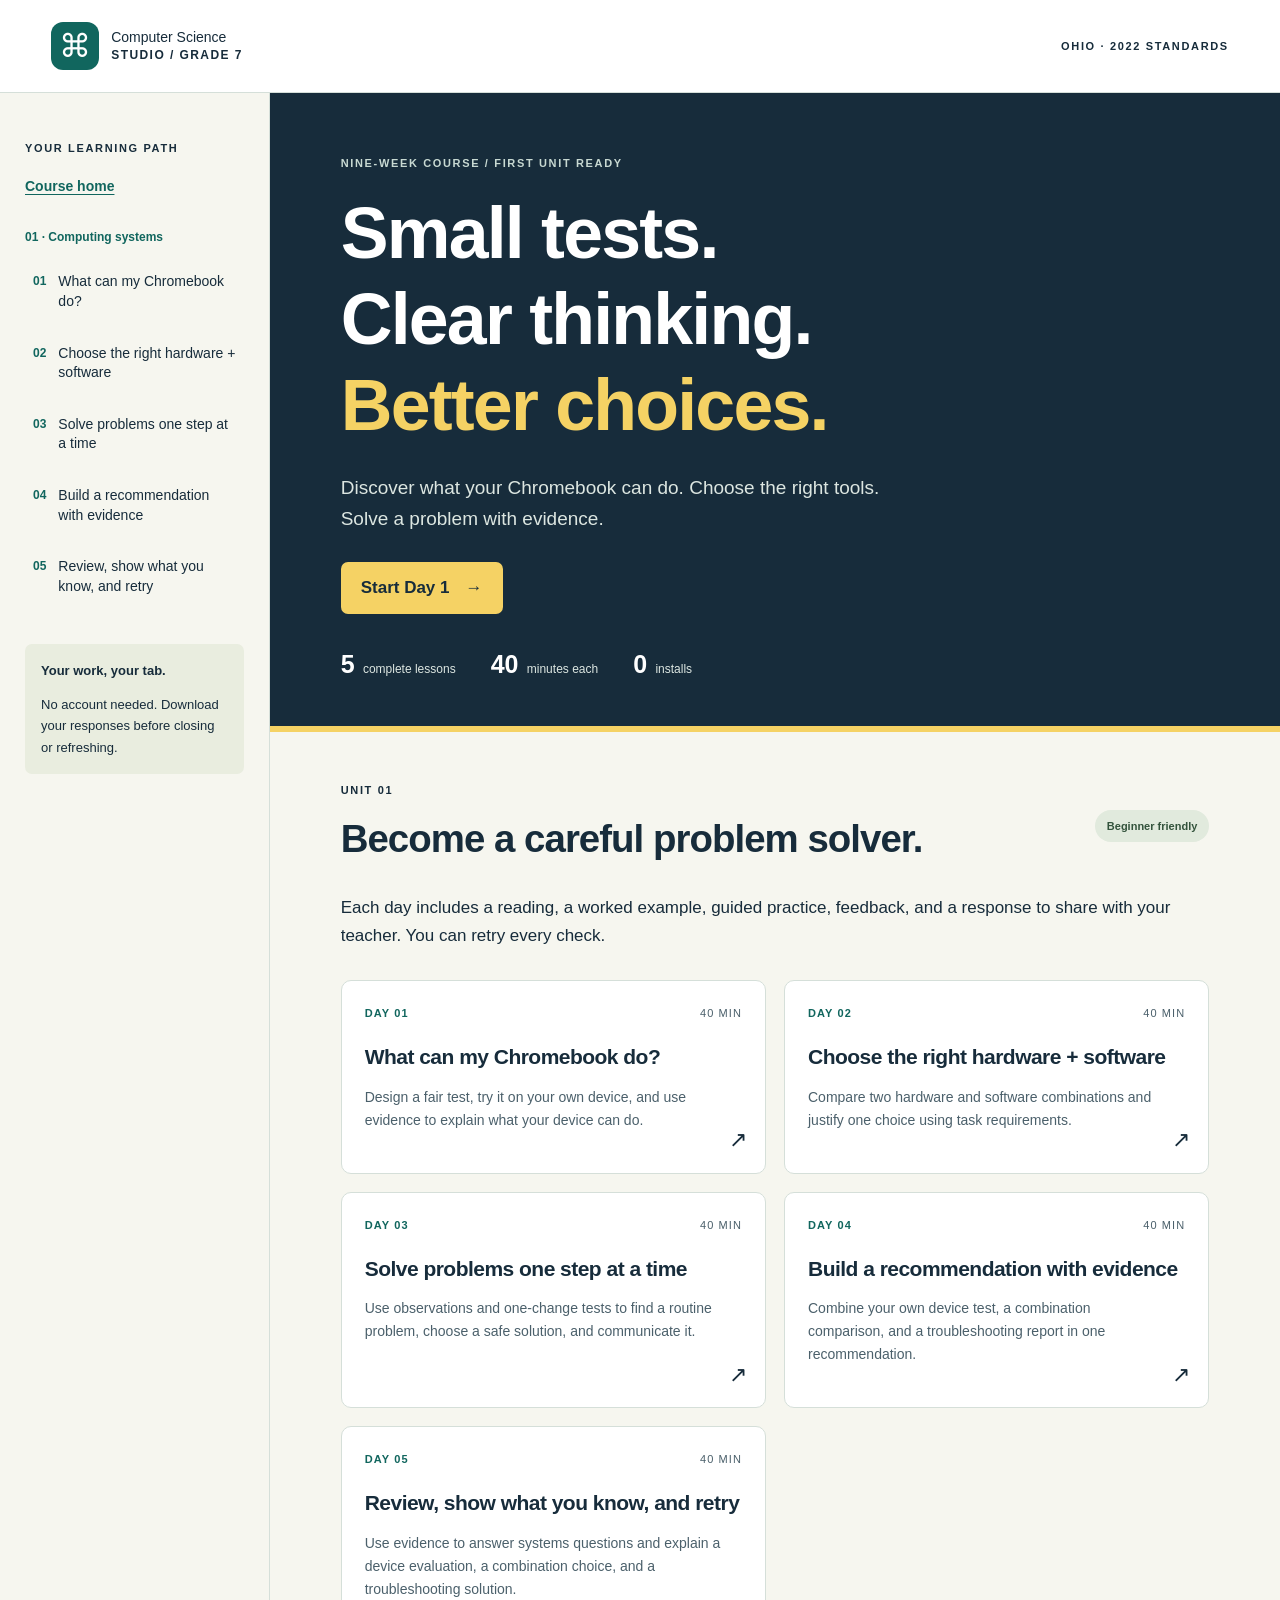
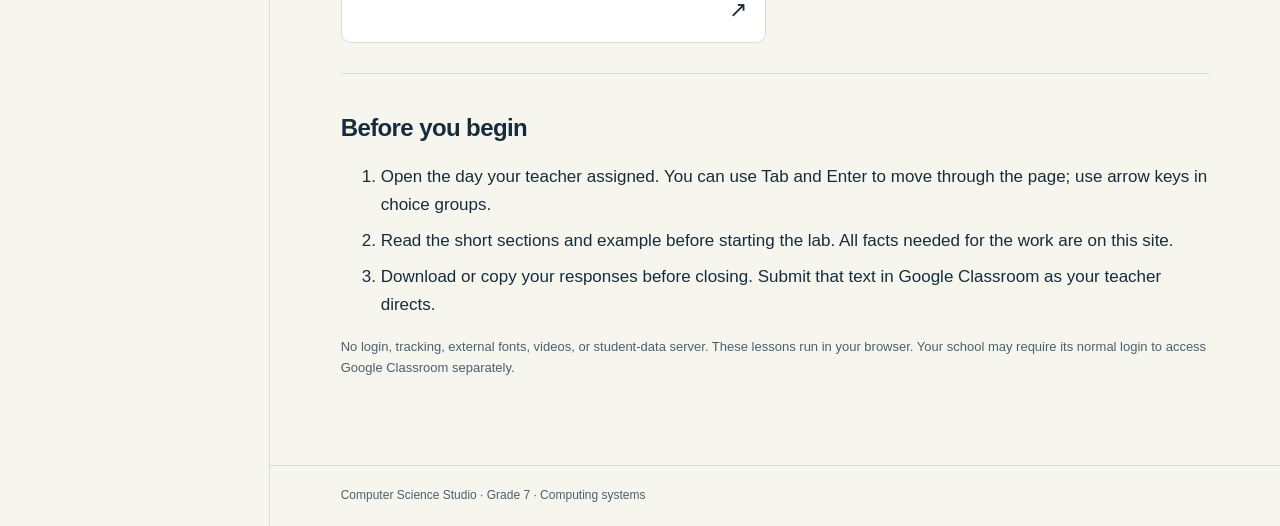
==== commit 2ea01d9a: "Add files via upload" ====
--- a/index.html
+++ b/index.html
@@ -1 +1 @@
-<!doctype html><html lang="en"><head><meta charset="utf-8"><meta name="viewport" content="width=device-width,initial-scale=1"><meta name="description" content="A self-contained Ohio Grade 7 computing systems unit. Five lessons, practical labs, feedback, and work export."><title>Computer Science Studio · Ohio Grade 7</title><link rel="stylesheet" href="assets/style.css"><script src="assets/data.js" defer></script><script src="assets/core.js" defer></script><script src="assets/app.js" defer></script></head><body><a class="skip" href="#main">Skip to learning content</a><header class="topbar"><a href="#home" class="brand"><span class="brand-icon" aria-hidden="true">⌘</span><span>Computer Science<br><strong>STUDIO / GRADE 7</strong></span></a><span class="edition">OHIO · 2022 STANDARDS</span><a href="teacher/index.html">Teacher materials ↗</a></header><div class="layout"><aside class="sidebar"><p class="eyebrow">YOUR LEARNING PATH</p><a class="home-link" href="#home">Course home</a><div class="unit-label">01 · Computing systems</div><nav aria-label="Lessons"><ol><li><a href="#lesson-1"><span class="day-number">01</span><span>What can my Chromebook do?</span></a></li><li><a href="#lesson-2"><span class="day-number">02</span><span>Choose the right hardware + software</span></a></li><li><a href="#lesson-3"><span class="day-number">03</span><span>Solve problems one step at a time</span></a></li><li><a href="#lesson-4"><span class="day-number">04</span><span>Build a recommendation with evidence</span></a></li><li><a href="#lesson-5"><span class="day-number">05</span><span>Review, show what you know, and retry</span></a></li></ol></nav><div class="sidebar-note"><strong>Your work, your tab.</strong><p>No account needed. Download your responses before closing or refreshing.</p></div><p class="small">Release 1 · 5 complete lessons.<br>Weeks 2–9 are in the <a href="teacher/tracker.html">teacher implementation tracker</a>.</p></aside><main id="main"><noscript><p class="notice">JavaScript is off. All readings are shown below, but checking answers, labs, and exports need JavaScript. Ask your teacher for help enabling it; do not change school controls.</p><style>.lesson-view[hidden]{display:block!important}</style></noscript><section id="home" class="view" aria-labelledby="home-heading"><div class="hero"><p class="eyebrow">NINE-WEEK COURSE / FIRST UNIT READY</p><h1 id="home-heading" tabindex="-1">Small tests.<br>Clear thinking.<br><span>Better choices.</span></h1><p class="hero-copy">Discover what your Chromebook can do. Choose the right tools. Solve a problem with evidence.</p><a class="button primary" href="#lesson-1">Start Day 1 <span aria-hidden="true">→</span></a><div class="hero-stats"><span><strong>5</strong> complete lessons</span><span><strong>40</strong> minutes each</span><span><strong>0</strong> installs</span></div></div><div class="home-content"><div class="section-heading"><div><p class="eyebrow">UNIT 01</p><h2>Become a careful problem solver.</h2></div><span class="pill">Beginner friendly</span></div><p>Each day includes a reading, a worked example, guided practice, feedback, and a response to share with your teacher. You can retry every check.</p><div class="lesson-cards"><a class="lesson-card" href="#lesson-1"><span class="card-day">DAY 01 <span>40 MIN</span></span><h3>What can my Chromebook do?</h3><p>Design a fair test, try it on your own device, and use evidence to explain what your device can do.</p><span class="card-arrow" aria-hidden="true">↗</span></a><a class="lesson-card" href="#lesson-2"><span class="card-day">DAY 02 <span>40 MIN</span></span><h3>Choose the right hardware + software</h3><p>Compare two hardware and software combinations and justify one choice using task requirements.</p><span class="card-arrow" aria-hidden="true">↗</span></a><a class="lesson-card" href="#lesson-3"><span class="card-day">DAY 03 <span>40 MIN</span></span><h3>Solve problems one step at a time</h3><p>Use observations and one-change tests to find a routine problem, choose a safe solution, and communicate it.</p><span class="card-arrow" aria-hidden="true">↗</span></a><a class="lesson-card" href="#lesson-4"><span class="card-day">DAY 04 <span>40 MIN</span></span><h3>Build a recommendation with evidence</h3><p>Combine your own device test, a combination comparison, and a troubleshooting report in one recommendation.</p><span class="card-arrow" aria-hidden="true">↗</span></a><a class="lesson-card" href="#lesson-5"><span class="card-day">DAY 05 <span>40 MIN</span></span><h3>Review, show what you know, and retry</h3><p>Use evidence to answer systems questions and explain a device evaluation, a combination choice, and a troubleshooting solution.</p><span class="card-arrow" aria-hidden="true">↗</span></a></div><section class="ready"><h2>Before you begin</h2><ol><li>Open the day your teacher assigned. You can use Tab and Enter to move through the page; use arrow keys in choice groups.</li><li>Read the short sections and example before starting the lab. All facts needed for the work are on this site.</li><li>Download or copy your responses before closing. Submit that text in Google Classroom as your teacher directs.</li></ol><p class="small">No login, tracking, external fonts, videos, or student-data server. These lessons run in your browser. Your school may require its normal login to access Google Classroom separately.</p></section></div></section><article id="lesson-1" class="view lesson-view" hidden aria-labelledby="heading-1"><header class="lesson-header"><p class="eyebrow">UNIT 01 / DAY 1 OF 5 · 40 MINUTES</p><h2 id="heading-1" tabindex="-1">What can my Chromebook do?</h2><p class="objective"><strong>Today I can:</strong> Design a fair test, try it on your own device, and use evidence to explain what your device can do.</p><p class="small">Ohio 2022: CS.D.7.a</p><div class="jump-links"><a href="#L1-R1">Read</a><a href="#L1-E">Worked example</a><a href="#L1-TASK">Your response</a><a href="#L1-CHECKS">Checks</a></div></header><section class="start"><h3>Your path today</h3><ol><li>Read the four short sections. Say the task and three criteria in your own words.</li><li>In the typing lab, type the original sentence, make the edit, and check each trial.</li><li>Read the worked example. Complete your evaluation in the response box.</li><li>Answer the practice checks. Use the reading link in feedback if you need a retry.</li></ol></section><section class="reading" id="L1-R1" tabindex="-1"><p class="section-label">READ 1 / 4 · L1-R1</p><h3>A device is a tool with limits</h3><p>A computing device takes information in, follows instructions, and produces a result. Your Chromebook is a computing device. A keyboard sends letters in; the screen shows letters back. A capability is something a device can do. A limit is something it cannot do well in a certain situation. A device can be good for one task and poor for another. Today we will test typing and editing short text. We will not guess how fast every Chromebook is from one result.</p></section><section class="reading" id="L1-R2" tabindex="-1"><p class="section-label">READ 2 / 4 · L1-R2</p><h3>Make a test before you start</h3><p>An evaluation is a judgment based on evidence. Evidence is something you observe or measure. First name a task: type and edit a short announcement. Next choose criteria. Criteria are rules for judging success. Our criteria are: all the words appear, a change appears, and a button responds. A trial is one attempt at a test. Repeat the same test three times to see whether it works consistently. Keep the words, button, and browser tab the same so the comparison is fair. If you change two things at once, you may not know which change affected the result.</p></section><section class="reading" id="L1-R3" tabindex="-1"><p class="section-label">READ 3 / 4 · L1-R3</p><h3>Do the test and report honestly</h3><p>The typing lab below runs on this page. It does not send what you type to anyone. For each trial, type: Our club meets today. Then change today to Friday. Choose Check trial. The page checks whether the final text is exactly Our club meets Friday. after ignoring spaces at the ends. Record whether you saw the text appear and whether the button responded. If the page gives feedback, the button responded. If you mistype, correct the text and try again. A typing mistake does not prove the device failed. Do not enter your name or private information.</p></section><section class="reading" id="L1-R4" tabindex="-1"><p class="section-label">READ 4 / 4 · L1-R4</p><h3>Use evidence, then name a limit</h3><p>A useful conclusion names the task and the evidence. For example: this device handled short text editing because the final sentence appeared in three trials. This does not show that it can edit a long video. We did not test video. If something is blocked by a school rule, record blocked rather than calling the device broken. Do not change school settings or try to bypass a block. Ask your teacher for help. An honest incomplete result is more useful than an invented success.</p></section><section class="example" id="L1-E" tabindex="-1"><p class="eyebrow">See the thinking · worked example</p><h3>From facts to a supported claim</h3><p>Mina plans to test typing a club announcement. Her criteria are readable text, a visible edit, and a responding Check trial button. She uses the same sentence three times. In trial 1 she types Frday, notices the missing i, and fixes it. All three corrected trials pass. She concludes that her device can handle this short text task. She adds: I have not tested pictures or video. Her evidence supports the small claim she made; it does not support every possible task.</p></section><section class="lab" id="L1-LAB-T"><p class="eyebrow">Hands-on lab · your real device</p><h3>Three trials, one fair test</h3><p>Type <strong>Our club meets today.</strong> Then change <strong>today</strong> to <strong>Friday</strong>. The final sentence should be <strong>Our club meets Friday.</strong> Use the same page and sentence each time. Check whether words, the edit, and feedback appear. Record honest results; do not enter personal information.</p><div class="trial"><label for="trial-1-1">Trial 1 · type, then edit</label><input id="trial-1-1" type="text" autocomplete="off" spellcheck="false" data-trial="1"><button type="button" data-action="trial" data-input="trial-1-1">Check trial 1</button><p id="trial-1-1-feedback" class="feedback" role="status" aria-live="polite"></p><label for="observe-1-1">What did you see? Note text, edit, button response, or a block.</label><textarea id="observe-1-1" rows="2" data-export-label="Day 1 trial 1 observation"></textarea></div><div class="trial"><label for="trial-1-2">Trial 2 · type, then edit</label><input id="trial-1-2" type="text" autocomplete="off" spellcheck="false" data-trial="2"><button type="button" data-action="trial" data-input="trial-1-2">Check trial 2</button><p id="trial-1-2-feedback" class="feedback" role="status" aria-live="polite"></p><label for="observe-1-2">What did you see? Note text, edit, button response, or a block.</label><textarea id="observe-1-2" rows="2" data-export-label="Day 1 trial 2 observation"></textarea></div><div class="trial"><label for="trial-1-3">Trial 3 · type, then edit</label><input id="trial-1-3" type="text" autocomplete="off" spellcheck="false" data-trial="3"><button type="button" data-action="trial" data-input="trial-1-3">Check trial 3</button><p id="trial-1-3-feedback" class="feedback" role="status" aria-live="polite"></p><label for="observe-1-3">What did you see? Note text, edit, button response, or a block.</label><textarea id="observe-1-3" rows="2" data-export-label="Day 1 trial 3 observation"></textarea></div><p class="small">Source: <a href="#L1-R2">test instructions</a>. A typo is a reason to correct and retry, not proof of device failure.</p></section><section class="response" id="L1-TASK" tabindex="-1"><p class="eyebrow">Make your thinking visible</p><h3>Your response</h3><p>Write a device evaluation using these sentence starters: My task was __. My three criteria were __. I kept __ the same. In trial 1 __; trial 2 __; trial 3 __. My conclusion is __ because __. I did not test __. If a trial was blocked or failed, explain what you actually saw.</p><label for="response-1">Day 1 written response · reviewed by your teacher</label><textarea id="response-1" rows="10" data-export-label="Day 1 written response" placeholder="Use the sentence starters and evidence above. Do not enter private information."></textarea><details><summary>Self-review checklist · revise before submitting</summary><ul><li>Names the task and all three observable criteria.</li><li>Describes a consistent process and three actual trial observations, including failures or blocks.</li><li>Makes a conclusion justified by the observations.</li><li>States an untested capability or another clear limitation.</li></ul><p>There is no automatic writing score. Your teacher checks the evidence and reasoning. Each criterion is scored 0, 1, or 2 using the teacher guide.</p></details></section><section id="L1-CHECKS" tabindex="-1"><p class="eyebrow">Check, learn, retry</p><h3>Practice checks</h3><p>Choose one answer. Check it, read feedback, and retry as needed. First and latest checked answers are included in your export.</p><fieldset id="L1-Q1" class="question" data-question="L1-Q1"><legend><span class="question-number">01</span> Which plan gives the fairest comparison across three typing trials?</legend><label class="option"><input type="radio" name="L1-Q1" value="0"><span>Use the same sentence, page, and criteria each time.</span></label><label class="option"><input type="radio" name="L1-Q1" value="1"><span>Use a different sentence and a different tool each time.</span></label><label class="option"><input type="radio" name="L1-Q1" value="2"><span>Guess how the device will work without trying it.</span></label><button type="button" data-action="answer">Check answer</button><p class="feedback" role="status" aria-live="polite"></p></fieldset><fieldset id="L1-Q2" class="question" data-question="L1-Q2"><legend><span class="question-number">02</span> All three corrected short-text trials work. Which conclusion does that support?</legend><label class="option"><input type="radio" name="L1-Q2" value="0"><span>This device can edit every long video.</span></label><label class="option"><input type="radio" name="L1-Q2" value="1"><span>This device handled our short text editing task.</span></label><label class="option"><input type="radio" name="L1-Q2" value="2"><span>No other device can edit text.</span></label><button type="button" data-action="answer">Check answer</button><p class="feedback" role="status" aria-live="polite"></p></fieldset><fieldset id="L1-Q3" class="question" data-question="L1-Q3"><legend><span class="question-number">03</span> You type Frday and then correct it to Friday. What should you report?</legend><label class="option"><input type="radio" name="L1-Q3" value="0"><span>The device is certainly broken.</span></label><label class="option"><input type="radio" name="L1-Q3" value="1"><span>The school network failed.</span></label><label class="option"><input type="radio" name="L1-Q3" value="2"><span>I corrected a typing mistake and checked again.</span></label><button type="button" data-action="answer">Check answer</button><p class="feedback" role="status" aria-live="polite"></p></fieldset><p class="lesson-score" role="status" aria-live="polite">No checked answers yet.</p></section><section class="finish"><h3>Keep your work before closing</h3><p>Work stays in this open tab only. Download a text copy, or show and copy your work into your Google Classroom response. Export again after revisions. The download is not submitted automatically.</p><div class="button-row"><button data-action="download" data-day="1">Download Day 1 work (.txt)</button><button class="secondary" data-action="show-export" data-day="1">Show work to copy</button><button class="secondary" data-action="print">Print / save page as PDF</button></div><div class="export-panel" hidden><label for="export-1">Select and copy this text to Classroom (Ctrl+A, then Ctrl+C inside this box)</label><textarea id="export-1" class="export-text" rows="12" readonly></textarea><p class="export-status" role="status" aria-live="polite"></p></div></section><nav class="lesson-footer" aria-label="Day navigation"><a class="text-link" href="#home">← Course home</a><a class="button" href="#lesson-2">Day 2 →</a></nav></article><article id="lesson-2" class="view lesson-view" hidden aria-labelledby="heading-2"><header class="lesson-header"><p class="eyebrow">UNIT 01 / DAY 2 OF 5 · 40 MINUTES</p><h2 id="heading-2" tabindex="-1">Choose the right hardware + software</h2><p class="objective"><strong>Today I can:</strong> Compare two hardware and software combinations and justify one choice using task requirements.</p><p class="small">Ohio 2022: CS.HS.7.a</p><div class="jump-links"><a href="#L2-R1">Read</a><a href="#L2-E">Worked example</a><a href="#L2-TASK">Your response</a><a href="#L2-CHECKS">Checks</a></div></header><section class="start"><h3>Your path today</h3><ol><li>Read the definitions and the fictional device/tool facts.</li><li>In the combination lab, try both tasks and compare at least two pairings for each.</li><li>Use the feedback to locate a missing requirement. Change one selection and retry.</li><li>Write a recommendation with evidence, then complete the checks.</li></ol></section><section class="reading" id="L2-R1" tabindex="-1"><p class="section-label">READ 1 / 4 · L2-R1</p><h3>Two parts must work together</h3><p>Hardware is the physical part of a computing system, such as a keyboard, screen, microphone, or processor. A processor carries out instructions. Software is the set of instructions a device runs. A browser and a text editor are software. A microphone alone does not make an audio recording: it needs software that can record. Software alone cannot record your voice without a working microphone and permission to use it. A combination is a hardware choice and a software choice used together.</p></section><section class="reading" id="L2-R2" tabindex="-1"><p class="section-label">READ 2 / 4 · L2-R2</p><h3>Start with the job</h3><p>A requirement is something a task must have. For a short typed announcement, you need a way to enter letters, a readable screen, and an editor that changes text. For an audio message, you need a working microphone and software that records sound. Our cards below describe fictional school devices and tools. Treat the facts on the cards as the evidence. These cards do not describe all real Chromebooks. Do not buy or install anything. Select a combination that meets every requirement before considering extras.</p></section><section class="reading" id="L2-R3" tabindex="-1"><p class="section-label">READ 3 / 4 · L2-R3</p><h3>Read the comparison cards</h3><p>Device A, the Classroom Chromebook, has a keyboard and readable screen but no working microphone in this fictional case. Device B, the Media Chromebook, has a keyboard, readable screen, and working microphone. Text Pad is browser software that edits text but does not record audio. Voice Pad is fictional browser software that records audio with an allowed working microphone but does not edit typed announcements. Both devices can open either tool. For a typed announcement, Device A with Text Pad and Device B with Text Pad both work. For an audio message, only Device B with Voice Pad meets all the requirements. The other pairings miss a required part.</p></section><section class="reading" id="L2-R4" tabindex="-1"><p class="section-label">READ 4 / 4 · L2-R4</p><h3>Weigh choices using evidence</h3><p>A tradeoff is giving up one benefit to get another. If two combinations both meet your requirements, choose using another stated criterion. In this activity, Device A uses less battery for text work than Device B; this is a supplied fact about the fictional cards, not a measurement of your device. If saving battery matters for the typed announcement, choose Device A with Text Pad. A newer-looking device is not automatically better for every task. Explain the task, the hardware, the software, and why another combination would be less suitable.</p></section><section class="example" id="L2-E" tabindex="-1"><p class="eyebrow">See the thinking · worked example</p><h3>From facts to a supported claim</h3><p>Owen must record a 20-second announcement. He compares Device A + Voice Pad with Device B + Voice Pad. Voice Pad can record, but Device A has no working microphone. Device B has one. Owen chooses Device B + Voice Pad because it has both required parts. He rejects Device B + Text Pad because Text Pad cannot record audio. He has evaluated combinations, rather than judging hardware by itself.</p></section><section class="lab" id="L2-LAB-C"><p class="eyebrow">Decision lab · fictional school cards</p><h3>Match the task to the tools</h3><div class="cards"><div class="mini"><h4>Device A</h4><p>Keyboard + readable screen.<br>No working microphone.<br>Lower battery use for text.</p></div><div class="mini"><h4>Device B</h4><p>Keyboard + readable screen + working microphone.<br>Higher battery use for text.</p></div><div class="mini"><h4>Browser tools</h4><p><strong>Text Pad:</strong> edits text, no audio recording.<br><strong>Voice Pad:</strong> records audio with a working, allowed microphone; no typed-text editing.</p></div></div><p>Both devices can open either fictional tool. Try two combinations for each task. Battery is a deciding criterion only after the task requirements are met.</p><div class="choice-row"><label>Task<select class="combo-task" aria-label="Day 2 task"><option value="text">Typed announcement; save battery</option><option value="audio">Record an audio announcement</option></select></label><label>Hardware<select class="combo-device" aria-label="Day 2 hardware"><option value="A">Device A</option><option value="B">Device B</option></select></label><label>Software<select class="combo-tool" aria-label="Day 2 software"><option value="text">Text Pad</option><option value="voice">Voice Pad</option></select></label></div><button type="button" data-action="combo">Evaluate combination</button><p class="feedback combo-feedback" role="status" aria-live="polite"></p><details><summary>My comparison history</summary><ol class="combo-history"></ol></details><label for="compare-2">Compare two choices: which requirements were met or missing?</label><textarea id="compare-2" rows="3" data-export-label="Day 2 combination comparison"></textarea></section><section class="response" id="L2-TASK" tabindex="-1"><p class="eyebrow">Make your thinking visible</p><h3>Your response</h3><p>A school club needs a typed announcement and wants to save battery. Compare Device A + Text Pad with Device B + Text Pad. Recommend one. Name the required hardware and software, explain whether both work, and explain your deciding criterion. Then explain why Device A + Voice Pad is unsuitable.</p><label for="response-2">Day 2 written response · reviewed by your teacher</label><textarea id="response-2" rows="10" data-export-label="Day 2 written response" placeholder="Use the sentence starters and evidence above. Do not enter private information."></textarea><details><summary>Self-review checklist · revise before submitting</summary><ul><li>Identifies keyboard, screen, and text-editing software as requirements.</li><li>Evaluates both named combinations accurately.</li><li>Justifies A + Text Pad using the supplied battery criterion.</li><li>Rejects A + Voice Pad using the missing text-editing capability.</li></ul><p>There is no automatic writing score. Your teacher checks the evidence and reasoning. Each criterion is scored 0, 1, or 2 using the teacher guide.</p></details></section><section id="L2-CHECKS" tabindex="-1"><p class="eyebrow">Check, learn, retry</p><h3>Practice checks</h3><p>Choose one answer. Check it, read feedback, and retry as needed. First and latest checked answers are included in your export.</p><fieldset id="L2-Q1" class="question" data-question="L2-Q1"><legend><span class="question-number">01</span> Which item is hardware?</legend><label class="option"><input type="radio" name="L2-Q1" value="0"><span>A text editor</span></label><label class="option"><input type="radio" name="L2-Q1" value="1"><span>A keyboard</span></label><label class="option"><input type="radio" name="L2-Q1" value="2"><span>Browser instructions</span></label><button type="button" data-action="answer">Check answer</button><p class="feedback" role="status" aria-live="polite"></p></fieldset><fieldset id="L2-Q2" class="question" data-question="L2-Q2"><legend><span class="question-number">02</span> Which fictional pairing can record an audio message?</legend><label class="option"><input type="radio" name="L2-Q2" value="0"><span>Device A + Voice Pad</span></label><label class="option"><input type="radio" name="L2-Q2" value="1"><span>Device B + Text Pad</span></label><label class="option"><input type="radio" name="L2-Q2" value="2"><span>Device B + Voice Pad</span></label><button type="button" data-action="answer">Check answer</button><p class="feedback" role="status" aria-live="polite"></p></fieldset><fieldset id="L2-Q3" class="question" data-question="L2-Q3"><legend><span class="question-number">03</span> Both devices can edit text with Text Pad. The club wants lower battery use. Which choice fits the supplied facts?</legend><label class="option"><input type="radio" name="L2-Q3" value="0"><span>Device A + Text Pad</span></label><label class="option"><input type="radio" name="L2-Q3" value="1"><span>Device A + Voice Pad</span></label><label class="option"><input type="radio" name="L2-Q3" value="2"><span>Device B + Voice Pad</span></label><button type="button" data-action="answer">Check answer</button><p class="feedback" role="status" aria-live="polite"></p></fieldset><p class="lesson-score" role="status" aria-live="polite">No checked answers yet.</p></section><section class="finish"><h3>Keep your work before closing</h3><p>Work stays in this open tab only. Download a text copy, or show and copy your work into your Google Classroom response. Export again after revisions. The download is not submitted automatically.</p><div class="button-row"><button data-action="download" data-day="2">Download Day 2 work (.txt)</button><button class="secondary" data-action="show-export" data-day="2">Show work to copy</button><button class="secondary" data-action="print">Print / save page as PDF</button></div><div class="export-panel" hidden><label for="export-2">Select and copy this text to Classroom (Ctrl+A, then Ctrl+C inside this box)</label><textarea id="export-2" class="export-text" rows="12" readonly></textarea><p class="export-status" role="status" aria-live="polite"></p></div></section><nav class="lesson-footer" aria-label="Day navigation"><a class="text-link" href="#lesson-1">← Day 1</a><a class="button" href="#lesson-3">Day 3 →</a></nav></article><article id="lesson-3" class="view lesson-view" hidden aria-labelledby="heading-3"><header class="lesson-header"><p class="eyebrow">UNIT 01 / DAY 3 OF 5 · 40 MINUTES</p><h2 id="heading-3" tabindex="-1">Solve problems one step at a time</h2><p class="objective"><strong>Today I can:</strong> Use observations and one-change tests to find a routine problem, choose a safe solution, and communicate it.</p><p class="small">Ohio 2022: CS.T.7.a</p><div class="jump-links"><a href="#L3-R1">Read</a><a href="#L3-E">Worked example</a><a href="#L3-TASK">Your response</a><a href="#L3-CHECKS">Checks</a></div></header><section class="start"><h3>Your path today</h3><ol><li>Read the five-step process and the safe-test rules.</li><li>In the lab, reproduce the symptom, check two possible causes, and read the log.</li><li>Apply the supported solution. Repeat the original task to verify it.</li><li>Write a help message and complete the practice checks.</li></ol></section><section class="reading" id="L3-R1" tabindex="-1"><p class="section-label">READ 1 / 4 · L3-R1</p><h3>Describe before changing</h3><p>Troubleshooting means finding and solving a problem in a planned way. A symptom is what you notice, such as a sentence not appearing. A possible cause is a reason it might happen, such as a paused practice editor. These are different: the symptom does not prove the cause. Use our five-step process: describe the symptom; list possible causes; test one cause at a time; choose and check a solution; communicate the result. A test is an action that helps you decide whether a possible cause matches the evidence.</p></section><section class="reading" id="L3-R2" tabindex="-1"><p class="section-label">READ 2 / 4 · L3-R2</p><h3>Test safely and fairly</h3><p>Start with simple, reversible checks. Reversible means easy to undo. In our practice lab, look at the status and check whether typing is paused. Changing the practice pause control is safe. Deleting files or resetting a device would risk losing work and would not be a reasonable first step. Change only one thing, then try the original task again. If you change many things at once, you cannot tell which one helped. In a real classroom, ask the teacher about unfamiliar messages, permissions, or school blocks. Never bypass school controls.</p></section><section class="reading" id="L3-R3" tabindex="-1"><p class="section-label">READ 3 / 4 · L3-R3</p><h3>Find the cause in our practice case</h3><p>The lab is a simulation, which means a simplified model of a situation. It is not controlling your real Chromebook settings. The symptom is that choosing Send sample does not add a sentence to the practice output. The lab starts with practice typing paused. Check pause status: the lab reports paused. That supports pause as a cause. Choose Resume practice typing, then Send sample again. If the sentence appears, the original task works. Checking pretend Wi-Fi reports connected; in this case the task is on the page and does not need a network. Pretend Wi-Fi is not the cause. Reload case resets only the simulation.</p></section><section class="reading" id="L3-R4" tabindex="-1"><p class="section-label">READ 4 / 4 · L3-R4</p><h3>Compare solutions and tell someone</h3><p>Evaluate a solution by asking whether the evidence supports it, whether it is safe, and whether it solves the original task. Resuming practice typing is a better solution here than deleting files: the pause status points to the cause, resuming is reversible, and sending again checks the fix. A useful help message includes the symptom, tests and results, the chosen solution and reason, and the final result. If your test does not solve a real problem, report that honestly and ask the teacher. Do not claim success just because you tried something.</p></section><section class="example" id="L3-E" tabindex="-1"><p class="eyebrow">See the thinking · worked example</p><h3>From facts to a supported claim</h3><p>Jules sees no sentence after Send sample. Jules checks pretend Wi-Fi: connected. Jules checks pause status: paused. Jules resumes practice typing and tries Send sample again. The sentence appears. Jules reports: The sample did not appear. Wi-Fi was connected, but practice typing was paused. I resumed it because that matched the evidence and was reversible. Sending again worked. This message tells another person what was wrong and how the solution was checked.</p></section><section class="lab" id="L3-LAB-S" data-paused="true"><p class="eyebrow">Troubleshooting lab · simulation</p><h3>Why is the sentence missing?</h3><p>This model starts with practice typing paused. It never changes your real device settings or deletes files. Reproduce the symptom, check two causes, choose a safe solution, and repeat the original task.</p><div class="practice-output" role="status" aria-live="polite"><strong>Practice output:</strong> <span class="sample-output">No sentence yet.</span></div><div class="button-row"><button type="button" data-action="send">Send sample</button><button type="button" data-action="wifi">Check pretend Wi-Fi</button><button type="button" data-action="pause">Check pause status</button><button type="button" data-action="resume">Resume practice typing</button><button type="button" data-action="delete" class="secondary">Consider deleting files</button><button type="button" data-action="reset" class="secondary">Reload case</button></div><p class="feedback trouble-feedback" role="status" aria-live="polite"></p><h4>Evidence log</h4><ol class="trouble-log"><li>Case ready. Choose Send sample to observe the symptom.</li></ol><label for="help-3">Your help message: symptom → checks/results → chosen solution/reason → final check</label><textarea id="help-3" rows="4" data-export-label="Day 3 troubleshooting message"></textarea></section><section class="response" id="L3-TASK" tabindex="-1"><p class="eyebrow">Make your thinking visible</p><h3>Your response</h3><p>Write a message to a classmate about the simulation. Include: symptom; two possible causes and the test result for each; best solution and why it is better than deleting files; what happened when you repeated Send sample. Use only results you actually observed.</p><label for="response-3">Day 3 written response · reviewed by your teacher</label><textarea id="response-3" rows="10" data-export-label="Day 3 written response" placeholder="Use the sentence starters and evidence above. Do not enter private information."></textarea><details><summary>Self-review checklist · revise before submitting</summary><ul><li>Separates the symptom from possible causes.</li><li>Reports two checks and their observed results.</li><li>Chooses the evidence-supported safe solution and compares it with deletion.</li><li>Reports a repeat of the original task and communicates a clear result.</li></ul><p>There is no automatic writing score. Your teacher checks the evidence and reasoning. Each criterion is scored 0, 1, or 2 using the teacher guide.</p></details></section><section id="L3-CHECKS" tabindex="-1"><p class="eyebrow">Check, learn, retry</p><h3>Practice checks</h3><p>Choose one answer. Check it, read feedback, and retry as needed. First and latest checked answers are included in your export.</p><fieldset id="L3-Q1" class="question" data-question="L3-Q1"><legend><span class="question-number">01</span> In the simulation, which statement is the symptom rather than a possible cause?</legend><label class="option"><input type="radio" name="L3-Q1" value="0"><span>Practice typing may be paused.</span></label><label class="option"><input type="radio" name="L3-Q1" value="1"><span>The sentence does not appear after Send sample.</span></label><label class="option"><input type="radio" name="L3-Q1" value="2"><span>Pretend Wi-Fi might be disconnected.</span></label><button type="button" data-action="answer">Check answer</button><p class="feedback" role="status" aria-live="polite"></p></fieldset><fieldset id="L3-Q2" class="question" data-question="L3-Q2"><legend><span class="question-number">02</span> Pause is on and pretend Wi-Fi is connected. Which first solution best matches the evidence?</legend><label class="option"><input type="radio" name="L3-Q2" value="0"><span>Delete all files.</span></label><label class="option"><input type="radio" name="L3-Q2" value="1"><span>Change several school settings.</span></label><label class="option"><input type="radio" name="L3-Q2" value="2"><span>Resume practice typing.</span></label><button type="button" data-action="answer">Check answer</button><p class="feedback" role="status" aria-live="polite"></p></fieldset><fieldset id="L3-Q3" class="question" data-question="L3-Q3"><legend><span class="question-number">03</span> After resuming, how do you verify the solution?</legend><label class="option"><input type="radio" name="L3-Q3" value="0"><span>Repeat Send sample and check whether the sentence appears.</span></label><label class="option"><input type="radio" name="L3-Q3" value="1"><span>Assume it worked because you pressed a button.</span></label><label class="option"><input type="radio" name="L3-Q3" value="2"><span>Describe a new, unrelated problem.</span></label><button type="button" data-action="answer">Check answer</button><p class="feedback" role="status" aria-live="polite"></p></fieldset><p class="lesson-score" role="status" aria-live="polite">No checked answers yet.</p></section><section class="finish"><h3>Keep your work before closing</h3><p>Work stays in this open tab only. Download a text copy, or show and copy your work into your Google Classroom response. Export again after revisions. The download is not submitted automatically.</p><div class="button-row"><button data-action="download" data-day="3">Download Day 3 work (.txt)</button><button class="secondary" data-action="show-export" data-day="3">Show work to copy</button><button class="secondary" data-action="print">Print / save page as PDF</button></div><div class="export-panel" hidden><label for="export-3">Select and copy this text to Classroom (Ctrl+A, then Ctrl+C inside this box)</label><textarea id="export-3" class="export-text" rows="12" readonly></textarea><p class="export-status" role="status" aria-live="polite"></p></div></section><nav class="lesson-footer" aria-label="Day navigation"><a class="text-link" href="#lesson-2">← Day 2</a><a class="button" href="#lesson-4">Day 4 →</a></nav></article><article id="lesson-4" class="view lesson-view" hidden aria-labelledby="heading-4"><header class="lesson-header"><p class="eyebrow">UNIT 01 / DAY 4 OF 5 · 40 MINUTES</p><h2 id="heading-4" tabindex="-1">Build a recommendation with evidence</h2><p class="objective"><strong>Today I can:</strong> Combine your own device test, a combination comparison, and a troubleshooting report in one recommendation.</p><p class="small">Ohio 2022: CS.D.7.a · CS.HS.7.a · CS.T.7.a</p><div class="jump-links"><a href="#L4-R1">Read</a><a href="#L4-E">Worked example</a><a href="#L4-TASK">Your response</a><a href="#L4-CHECKS">Checks</a></div></header><section class="start"><h3>Your path today</h3><ol><li>Complete three typing trials on this page and note your actual results.</li><li>Use the combination lab to compare A + Text Pad and B + Text Pad for the text task.</li><li>Work through the troubleshooting simulation and verify the solution.</li><li>Write the project response. Compare it to the self-review checklist, revise, and export it.</li></ol></section><section class="reading" id="L4-R1" tabindex="-1"><p class="section-label">READ 1 / 4 · L4-R1</p><h3>Your client and the job</h3><p>A client is the person or group you are helping. Your client is a fictional school club. It needs a short typed announcement for a meeting. It wants readable text, editing, and low battery use. You have all the facts you need on this page. You do not need to research prices or download tools. Your recommendation will have three parts: evidence from your own typing test, a comparison of fictional combinations, and a troubleshooting message. Keep real observations separate from supplied fictional facts.</p></section><section class="reading" id="L4-R2" tabindex="-1"><p class="section-label">READ 2 / 4 · L4-R2</p><h3>Develop and carry out your own test</h3><p>Use the typing lab on your own Chromebook. Today you develop the test process before carrying it out. Choose one taught editing task: change a day (Our club meets today. becomes Our club meets Friday.), or delete a word (Our club meets today. becomes Our club meets.). You may choose another day word, such as Monday. Write your starting and final sentences, then write your own numbered process. Name the capability, your success criteria, what you will keep the same, and why three trials help. Criteria can include readable words, the intended edit, and a responding button. The final-text checker compares against your planned sentence; it cannot judge whether your plan is good. Carry out your process three times without changing it between trials. Record each observation. If you improve your plan, say what changed and start three new trials. A blocked trial is honest evidence too. Limit your conclusion to the short editing task tested.</p></section><section class="reading" id="L4-R3" tabindex="-1"><p class="section-label">READ 3 / 4 · L4-R3</p><h3>Compare the two combinations</h3><p>The fictional Device A has a keyboard and readable screen, no working microphone, and lower battery use for text work. Device B has a keyboard, readable screen, and working microphone, with higher battery use for text work. Text Pad edits text but does not record sound. Voice Pad records sound with a working allowed microphone but does not edit typed text. A + Text Pad and B + Text Pad both meet the club text requirements. A + Text Pad better meets the battery goal. B + Voice Pad would fit an audio task, but the club asked for text. These comparisons use the fictional card facts, not measurements of your device.</p></section><section class="reading" id="L4-R4" tabindex="-1"><p class="section-label">READ 4 / 4 · L4-R4</p><h3>Include a complete help message</h3><p>The practice editor simulation begins paused. Send sample shows no sentence. Check pretend Wi-Fi and pause status one at a time. Wi-Fi is connected; pause is on. Resume practice typing and repeat Send sample. When the sentence appears, the original task is working. Report the symptom, each test result, the selected solution and why it is safe, and the final check. The project is finished when another student could follow your explanation. Before you submit, use the four-part checklist below. Missing evidence means you need to add an observation, not a stronger-sounding opinion.</p></section><section class="example" id="L4-E" tabindex="-1"><p class="eyebrow">See the thinking · worked example</p><h3>From facts to a supported claim</h3><p>A complete recommendation might say: I chose to test deleting a word. My start is Our club meets today. and my target is Our club meets. My criteria are readable words, the intended deletion, and button feedback. I developed these steps: 1. Type the starting sentence in a trial box. 2. Delete today and its extra space. 3. Check the final sentence and choose Check trial. 4. Record what I saw. 5. Repeat in the other two boxes with the same sentence, edit, and page. Repeating helps me see whether the result is consistent. In my three trials, the words, deletion, and feedback appeared. This device handled my short editing task; video remains untested. For the club, both A + Text Pad and B + Text Pad can edit text. I recommend A + Text Pad because the supplied facts say it uses less battery. When the practice editor failed, Wi-Fi was connected but typing was paused. Resuming and sending again worked. I chose that reversible fix because the checks supported it.</p></section><section class="lab" id="L4-LAB-T"><p class="eyebrow">Hands-on lab · your real device</p><h3>Three trials, one fair test</h3><p>Use your own plan below in all three trials. Type your starting sentence, carry out the edit, and check the final text against your planned sentence. Use the same page and sentence each time. Check whether words, the edit, and feedback appear. Record honest results; do not enter personal information.</p><h4>Develop your process before testing</h4><p>Choose the day-change test or the word-deletion test taught in Read 2. Write the starting sentence and planned final sentence. In your plan, name your task and criteria, write your own numbered steps, say what you will keep the same, and explain why three trials help. Keep this plan the same across the three trials. The button compares text with your planned final sentence; your teacher evaluates the quality of the plan.</p><label for="plan-start-4">Your starting sentence</label><input id="plan-start-4" type="text" value="Our club meets today." data-export-label="Day 4 planned starting sentence"><label for="plan-final-4">Your planned final sentence</label><input id="plan-final-4" class="planned-final" type="text" value="Our club meets Friday." data-export-label="Day 4 planned final sentence"><label for="test-plan-4">Your own test process: task, criteria, numbered steps, constants, reason for repeats</label><textarea id="test-plan-4" rows="5" data-export-label="Day 4 student-developed test process"></textarea><div class="trial"><label for="trial-4-1">Trial 1 · type, then edit</label><input id="trial-4-1" type="text" autocomplete="off" spellcheck="false" data-trial="1"><button type="button" data-action="trial" data-input="trial-4-1">Check trial 1</button><p id="trial-4-1-feedback" class="feedback" role="status" aria-live="polite"></p><label for="observe-4-1">What did you see? Note text, edit, button response, or a block.</label><textarea id="observe-4-1" rows="2" data-export-label="Day 4 trial 1 observation"></textarea></div><div class="trial"><label for="trial-4-2">Trial 2 · type, then edit</label><input id="trial-4-2" type="text" autocomplete="off" spellcheck="false" data-trial="2"><button type="button" data-action="trial" data-input="trial-4-2">Check trial 2</button><p id="trial-4-2-feedback" class="feedback" role="status" aria-live="polite"></p><label for="observe-4-2">What did you see? Note text, edit, button response, or a block.</label><textarea id="observe-4-2" rows="2" data-export-label="Day 4 trial 2 observation"></textarea></div><div class="trial"><label for="trial-4-3">Trial 3 · type, then edit</label><input id="trial-4-3" type="text" autocomplete="off" spellcheck="false" data-trial="3"><button type="button" data-action="trial" data-input="trial-4-3">Check trial 3</button><p id="trial-4-3-feedback" class="feedback" role="status" aria-live="polite"></p><label for="observe-4-3">What did you see? Note text, edit, button response, or a block.</label><textarea id="observe-4-3" rows="2" data-export-label="Day 4 trial 3 observation"></textarea></div><p class="small">Source: <a href="#L4-R2">test instructions</a>. A typo is a reason to correct and retry, not proof of device failure.</p></section><section class="lab" id="L4-LAB-C"><p class="eyebrow">Decision lab · fictional school cards</p><h3>Match the task to the tools</h3><div class="cards"><div class="mini"><h4>Device A</h4><p>Keyboard + readable screen.<br>No working microphone.<br>Lower battery use for text.</p></div><div class="mini"><h4>Device B</h4><p>Keyboard + readable screen + working microphone.<br>Higher battery use for text.</p></div><div class="mini"><h4>Browser tools</h4><p><strong>Text Pad:</strong> edits text, no audio recording.<br><strong>Voice Pad:</strong> records audio with a working, allowed microphone; no typed-text editing.</p></div></div><p>Both devices can open either fictional tool. Try two combinations for each task. Battery is a deciding criterion only after the task requirements are met.</p><div class="choice-row"><label>Task<select class="combo-task" aria-label="Day 4 task"><option value="text">Typed announcement; save battery</option><option value="audio">Record an audio announcement</option></select></label><label>Hardware<select class="combo-device" aria-label="Day 4 hardware"><option value="A">Device A</option><option value="B">Device B</option></select></label><label>Software<select class="combo-tool" aria-label="Day 4 software"><option value="text">Text Pad</option><option value="voice">Voice Pad</option></select></label></div><button type="button" data-action="combo">Evaluate combination</button><p class="feedback combo-feedback" role="status" aria-live="polite"></p><details><summary>My comparison history</summary><ol class="combo-history"></ol></details><label for="compare-4">Compare two choices: which requirements were met or missing?</label><textarea id="compare-4" rows="3" data-export-label="Day 4 combination comparison"></textarea></section><section class="lab" id="L4-LAB-S" data-paused="true"><p class="eyebrow">Troubleshooting lab · simulation</p><h3>Why is the sentence missing?</h3><p>This model starts with practice typing paused. It never changes your real device settings or deletes files. Reproduce the symptom, check two causes, choose a safe solution, and repeat the original task.</p><div class="practice-output" role="status" aria-live="polite"><strong>Practice output:</strong> <span class="sample-output">No sentence yet.</span></div><div class="button-row"><button type="button" data-action="send">Send sample</button><button type="button" data-action="wifi">Check pretend Wi-Fi</button><button type="button" data-action="pause">Check pause status</button><button type="button" data-action="resume">Resume practice typing</button><button type="button" data-action="delete" class="secondary">Consider deleting files</button><button type="button" data-action="reset" class="secondary">Reload case</button></div><p class="feedback trouble-feedback" role="status" aria-live="polite"></p><h4>Evidence log</h4><ol class="trouble-log"><li>Case ready. Choose Send sample to observe the symptom.</li></ol><label for="help-4">Your help message: symptom → checks/results → chosen solution/reason → final check</label><textarea id="help-4" rows="4" data-export-label="Day 4 troubleshooting message"></textarea></section><section class="response" id="L4-TASK" tabindex="-1"><p class="eyebrow">Make your thinking visible</p><h3>Your response</h3><p>Write the club recommendation in three paragraphs. Paragraph 1: the personal device process you developed, including chosen edit, task, criteria, numbered steps, what stayed the same, reason for three trials, three observations, supported conclusion, and untested limit. Paragraph 2: compare A + Text Pad with B + Text Pad and choose using text requirements and the battery goal. Paragraph 3: symptom, two cause checks and results, chosen safe solution, and verification. Then revise anything missing from your checklist.</p><label for="response-4">Day 4 written response · reviewed by your teacher</label><textarea id="response-4" rows="10" data-export-label="Day 4 written response" placeholder="Use the sentence starters and evidence above. Do not enter private information."></textarea><details><summary>Self-review checklist · revise before submitting</summary><ul><li>Personal evaluation: student-developed process with chosen edit, criteria, numbered steps, constants and repeat rationale; three real observations, supported conclusion, and limitation.</li><li>Combination evaluation: both pairs checked against hardware and software needs; choice justified by battery fact.</li><li>Troubleshooting: two causes tested, evidence-supported safe solution, and repeated-task verification.</li><li>Communication: clear enough to follow; distinguishes real observations from fictional facts.</li></ul><p>There is no automatic writing score. Your teacher checks the evidence and reasoning. Each criterion is scored 0, 1, or 2 using the teacher guide.</p></details></section><section id="L4-CHECKS" tabindex="-1"><p class="eyebrow">Check, learn, retry</p><h3>Practice checks</h3><p>Choose one answer. Check it, read feedback, and retry as needed. First and latest checked answers are included in your export.</p><fieldset id="L4-Q1" class="question" data-question="L4-Q1"><legend><span class="question-number">01</span> Which project statement separates real evidence from fictional card facts?</legend><label class="option"><input type="radio" name="L4-Q1" value="0"><span>My typing test measured Device A battery life.</span></label><label class="option"><input type="radio" name="L4-Q1" value="1"><span>My typing trials checked text; the card supplies the battery fact.</span></label><label class="option"><input type="radio" name="L4-Q1" value="2"><span>Every Chromebook has a broken microphone.</span></label><button type="button" data-action="answer">Check answer</button><p class="feedback" role="status" aria-live="polite"></p></fieldset><fieldset id="L4-Q2" class="question" data-question="L4-Q2"><legend><span class="question-number">02</span> Why choose A + Text Pad over B + Text Pad for the club?</legend><label class="option"><input type="radio" name="L4-Q2" value="0"><span>B cannot show readable text.</span></label><label class="option"><input type="radio" name="L4-Q2" value="1"><span>A can record audio with Text Pad.</span></label><label class="option"><input type="radio" name="L4-Q2" value="2"><span>Both edit text, but A fits the supplied lower-battery goal.</span></label><button type="button" data-action="answer">Check answer</button><p class="feedback" role="status" aria-live="polite"></p></fieldset><fieldset id="L4-Q3" class="question" data-question="L4-Q3"><legend><span class="question-number">03</span> Which message includes verification?</legend><label class="option"><input type="radio" name="L4-Q3" value="0"><span>After resuming, I chose Send sample again and the sentence appeared.</span></label><label class="option"><input type="radio" name="L4-Q3" value="1"><span>I clicked Resume and stopped checking.</span></label><label class="option"><input type="radio" name="L4-Q3" value="2"><span>I think every device problem is now fixed.</span></label><button type="button" data-action="answer">Check answer</button><p class="feedback" role="status" aria-live="polite"></p></fieldset><p class="lesson-score" role="status" aria-live="polite">No checked answers yet.</p></section><section class="finish"><h3>Keep your work before closing</h3><p>Work stays in this open tab only. Download a text copy, or show and copy your work into your Google Classroom response. Export again after revisions. The download is not submitted automatically.</p><div class="button-row"><button data-action="download" data-day="4">Download Day 4 work (.txt)</button><button class="secondary" data-action="show-export" data-day="4">Show work to copy</button><button class="secondary" data-action="print">Print / save page as PDF</button></div><div class="export-panel" hidden><label for="export-4">Select and copy this text to Classroom (Ctrl+A, then Ctrl+C inside this box)</label><textarea id="export-4" class="export-text" rows="12" readonly></textarea><p class="export-status" role="status" aria-live="polite"></p></div></section><nav class="lesson-footer" aria-label="Day navigation"><a class="text-link" href="#lesson-3">← Day 3</a><a class="button" href="#lesson-5">Day 5 →</a></nav></article><article id="lesson-5" class="view lesson-view" hidden aria-labelledby="heading-5"><header class="lesson-header"><p class="eyebrow">UNIT 01 / DAY 5 OF 5 · 40 MINUTES</p><h2 id="heading-5" tabindex="-1">Review, show what you know, and retry</h2><p class="objective"><strong>Today I can:</strong> Use evidence to answer systems questions and explain a device evaluation, a combination choice, and a troubleshooting solution.</p><p class="small">Ohio 2022: CS.D.7.a · CS.HS.7.a · CS.T.7.a</p><div class="jump-links"><a href="#L5-R1">Read</a><a href="#L5-E">Worked example</a><a href="#L5-TASK">Your response</a><a href="#L5-CHECKS">Checks</a></div></header><section class="start"><h3>Your path today</h3><ol><li>Spend 5 minutes recalling yesterday&#x27;s project, then 5 minutes reading this review.</li><li>Complete the ten knowledge questions in 15 minutes; use feedback and reread links.</li><li>Spend 10 minutes on the written response using your project observations.</li><li>Spend 5 minutes reviewing feedback and exporting your work for your teacher.</li></ol></section><section class="reading" id="L5-R1" tabindex="-1"><p class="section-label">READ 1 / 4 · L5-R1</p><h3>Review: evaluate a device</h3><p>An evaluation is a judgment supported by evidence. First choose a task and success criteria. Then plan a test, keep conditions consistent, repeat it, and record observations. A trial is one attempt. Our typing test uses three trials of editing Our club meets today. to Our club meets Friday. The criteria are visible words, a visible edit, and a responding Check trial button. A conclusion must fit the evidence. Success with a short sentence supports short text editing, not long video editing. A typo can be corrected; it does not prove a hardware failure.</p></section><section class="reading" id="L5-R2" tabindex="-1"><p class="section-label">READ 2 / 4 · L5-R2</p><h3>Review: evaluate a combination</h3><p>Hardware means physical parts. Software means instructions such as a browser or editor. A task can need both. The fictional Device A has a keyboard and readable screen but no working microphone. Device B has all three. Text Pad edits text, not audio. Voice Pad records audio with an allowed working microphone, not typed announcements. A + Text Pad and B + Text Pad both fit a typed announcement. A uses less battery for text in the supplied fictional facts. B + Voice Pad is the only pairing that fits recording an audio message. Check all requirements before deciding.</p></section><section class="reading" id="L5-R3" tabindex="-1"><p class="section-label">READ 3 / 4 · L5-R3</p><h3>Review: troubleshoot and communicate</h3><p>Troubleshooting follows five steps: describe the symptom, list possible causes, test one cause at a time, choose and check a solution, and communicate results. In our simulation, Send sample produces no sentence because practice typing is paused. Pretend Wi-Fi is connected. Resume practice typing is an evidence-supported, reversible solution. Repeat Send sample and look for the sentence to verify the fix. Deleting files risks work and is not justified by this evidence. A help message includes symptom, tests and results, solution and reason, and the final check.</p></section><section class="reading" id="L5-R4" tabindex="-1"><p class="section-label">READ 4 / 4 · L5-R4</p><h3>How this assessment works</h3><p>Read the review and worked example first. Questions 1-10 are the unit knowledge test. Select one answer and choose Check answer for feedback. You can reread and retry; these are practice-friendly checks, not a locked exam. Your first checked answer and latest answer both appear in your exported work. The three-part written response shows how you use the ideas. A teacher reviews that response and your project evidence. The website does not automatically judge your writing or certify that you mastered a standard. Export your work before closing this tab.</p></section><section class="example" id="L5-E" tabindex="-1"><p class="eyebrow">See the thinking · worked example</p><h3>From facts to a supported claim</h3><p>A sample reasoning chain: The job is a typed message, so I need a keyboard, screen, and text editor. Both A + Text Pad and B + Text Pad fit. The client wants lower battery use, so I choose A + Text Pad using the fictional facts. My own three-trial typing test supports short editing only. If the simulation stops showing text, I compare Wi-Fi and pause checks, resume typing when pause is on, and repeat Send sample. Each claim points to a fact or an observation.</p></section><section class="response" id="L5-TASK" tabindex="-1"><p class="eyebrow">Make your thinking visible</p><h3>Unit performance response</h3><p>Use your Day 4 work and the review. A: Describe the personal device evaluation process you developed, including your chosen edit, numbered steps, constants, repeat rationale, criteria, three observations, conclusion, and one untested limit. B: For a typed club announcement with a battery goal, compare A + Text Pad and B + Text Pad and justify a choice. C: Write a troubleshooting message for the paused simulation with symptom, two tests and results, solution and reason, and the final verification. If you missed Day 4, open Day 4 and complete the labs before writing A and C.</p><label for="response-5">Day 5 written response · reviewed by your teacher</label><textarea id="response-5" rows="10" data-export-label="Day 5 written response" placeholder="Use the sentence starters and evidence above. Do not enter private information."></textarea><details><summary>Self-review checklist · revise before submitting</summary><ul><li>A: Student-developed task/process, criteria, fair repeated steps, three observations, evidence-based conclusion, and limit.</li><li>B: Both combinations evaluated with hardware/software requirements and justified battery choice.</li><li>C: Symptom, two evidence checks, safe chosen solution, and repeated-task result.</li><li>Communication: readable reasoning; actual observations; no unsupported general claims.</li></ul><p>There is no automatic writing score. Your teacher checks the evidence and reasoning. Each criterion is scored 0, 1, or 2 using the teacher guide.</p></details></section><section id="L5-CHECKS" tabindex="-1"><p class="eyebrow">Unit knowledge test · 10 items</p><h3>Show what you know</h3><p>Choose one answer. Check it, read feedback, and retry as needed. First and latest checked answers are included in your export.</p><fieldset id="L5-Q1" class="question" data-question="L5-Q1"><legend><span class="question-number">01</span> What should you choose before testing a device?</legend><label class="option"><input type="radio" name="L5-Q1" value="0"><span>An unsupported conclusion</span></label><label class="option"><input type="radio" name="L5-Q1" value="1"><span>A task and success criteria</span></label><label class="option"><input type="radio" name="L5-Q1" value="2"><span>A different device for every trial</span></label><button type="button" data-action="answer">Check answer</button><p class="feedback" role="status" aria-live="polite"></p></fieldset><fieldset id="L5-Q2" class="question" data-question="L5-Q2"><legend><span class="question-number">02</span> Which record is useful evidence for a short text test?</legend><label class="option"><input type="radio" name="L5-Q2" value="0"><span>I like the device color.</span></label><label class="option"><input type="radio" name="L5-Q2" value="1"><span>Someone said all devices are fast.</span></label><label class="option"><input type="radio" name="L5-Q2" value="2"><span>The edited sentence and button feedback appeared in each of three trials.</span></label><button type="button" data-action="answer">Check answer</button><p class="feedback" role="status" aria-live="polite"></p></fieldset><fieldset id="L5-Q3" class="question" data-question="L5-Q3"><legend><span class="question-number">03</span> The short text test succeeds. Which limit belongs in the report?</legend><label class="option"><input type="radio" name="L5-Q3" value="0"><span>Long video editing was not tested.</span></label><label class="option"><input type="radio" name="L5-Q3" value="1"><span>This proves every possible task works.</span></label><label class="option"><input type="radio" name="L5-Q3" value="2"><span>No limits need to be reported.</span></label><button type="button" data-action="answer">Check answer</button><p class="feedback" role="status" aria-live="polite"></p></fieldset><fieldset id="L5-Q4" class="question" data-question="L5-Q4"><legend><span class="question-number">04</span> Which pairing correctly identifies hardware and software?</legend><label class="option"><input type="radio" name="L5-Q4" value="0"><span>Hardware: Text Pad; software: keyboard</span></label><label class="option"><input type="radio" name="L5-Q4" value="1"><span>Hardware: keyboard; software: text editor</span></label><label class="option"><input type="radio" name="L5-Q4" value="2"><span>Hardware: browser instructions; software: screen</span></label><button type="button" data-action="answer">Check answer</button><p class="feedback" role="status" aria-live="polite"></p></fieldset><fieldset id="L5-Q5" class="question" data-question="L5-Q5"><legend><span class="question-number">05</span> The task is recording an audio message. Which fictional combination meets all requirements?</legend><label class="option"><input type="radio" name="L5-Q5" value="0"><span>Device A + Text Pad</span></label><label class="option"><input type="radio" name="L5-Q5" value="1"><span>Device A + Voice Pad</span></label><label class="option"><input type="radio" name="L5-Q5" value="2"><span>Device B + Voice Pad</span></label><button type="button" data-action="answer">Check answer</button><p class="feedback" role="status" aria-live="polite"></p></fieldset><fieldset id="L5-Q6" class="question" data-question="L5-Q6"><legend><span class="question-number">06</span> For a typed announcement with a lower-battery goal, which recommendation uses the supplied facts?</legend><label class="option"><input type="radio" name="L5-Q6" value="0"><span>A + Text Pad: both text pairings work, and A uses less battery for text.</span></label><label class="option"><input type="radio" name="L5-Q6" value="1"><span>B + Voice Pad: text editing does not matter.</span></label><label class="option"><input type="radio" name="L5-Q6" value="2"><span>A + Voice Pad: a microphone is not needed for editing.</span></label><button type="button" data-action="answer">Check answer</button><p class="feedback" role="status" aria-live="polite"></p></fieldset><fieldset id="L5-Q7" class="question" data-question="L5-Q7"><legend><span class="question-number">07</span> In the paused-editor case, what is the observed symptom?</legend><label class="option"><input type="radio" name="L5-Q7" value="0"><span>The device has no keyboard.</span></label><label class="option"><input type="radio" name="L5-Q7" value="1"><span>No sentence appears after Send sample.</span></label><label class="option"><input type="radio" name="L5-Q7" value="2"><span>All school files are deleted.</span></label><button type="button" data-action="answer">Check answer</button><p class="feedback" role="status" aria-live="polite"></p></fieldset><fieldset id="L5-Q8" class="question" data-question="L5-Q8"><legend><span class="question-number">08</span> Why test one possible cause at a time?</legend><label class="option"><input type="radio" name="L5-Q8" value="0"><span>To avoid observing any results.</span></label><label class="option"><input type="radio" name="L5-Q8" value="1"><span>To change as many things as possible.</span></label><label class="option"><input type="radio" name="L5-Q8" value="2"><span>To connect a change with its result.</span></label><button type="button" data-action="answer">Check answer</button><p class="feedback" role="status" aria-live="polite"></p></fieldset><fieldset id="L5-Q9" class="question" data-question="L5-Q9"><legend><span class="question-number">09</span> Pause is on and Wi-Fi is connected. Which solution is best supported and safest?</legend><label class="option"><input type="radio" name="L5-Q9" value="0"><span>Resume practice typing, then send the sample again.</span></label><label class="option"><input type="radio" name="L5-Q9" value="1"><span>Delete files before testing anything.</span></label><label class="option"><input type="radio" name="L5-Q9" value="2"><span>Bypass school controls.</span></label><button type="button" data-action="answer">Check answer</button><p class="feedback" role="status" aria-live="polite"></p></fieldset><fieldset id="L5-Q10" class="question" data-question="L5-Q10"><legend><span class="question-number">10</span> Which help message gives enough information to follow the solution?</legend><label class="option"><input type="radio" name="L5-Q10" value="0"><span>It is fixed somehow.</span></label><label class="option"><input type="radio" name="L5-Q10" value="1"><span>No text appeared; Wi-Fi was connected and pause was on; I resumed and resent; text appeared.</span></label><label class="option"><input type="radio" name="L5-Q10" value="2"><span>Computers never have problems.</span></label><button type="button" data-action="answer">Check answer</button><p class="feedback" role="status" aria-live="polite"></p></fieldset><p class="lesson-score" role="status" aria-live="polite">No checked answers yet.</p></section><section class="finish"><h3>Keep your work before closing</h3><p>Work stays in this open tab only. Download a text copy, or show and copy your work into your Google Classroom response. Export again after revisions. The download is not submitted automatically.</p><div class="button-row"><button data-action="download" data-day="5">Download Day 5 work (.txt)</button><button class="secondary" data-action="show-export" data-day="5">Show work to copy</button><button class="secondary" data-action="print">Print / save page as PDF</button></div><div class="export-panel" hidden><label for="export-5">Select and copy this text to Classroom (Ctrl+A, then Ctrl+C inside this box)</label><textarea id="export-5" class="export-text" rows="12" readonly></textarea><p class="export-status" role="status" aria-live="polite"></p></div></section><nav class="lesson-footer" aria-label="Day navigation"><a class="text-link" href="#lesson-4">← Day 4</a><a class="button" href="#home">Back to course home</a></nav></article><section id="not-found" class="view" hidden><h2 tabindex="-1">That lesson link is not available.</h2><p>This release contains Days 1–5. <a href="#home">Return to course home</a>.</p></section><footer class="page-footer">Made for curious beginners. <a href="teacher/index.html">Teacher guide & sources</a> · <a href="teacher/coverage.html">Honest standards coverage</a></footer></main></div></body></html>+<!doctype html><html lang="en"><head><meta charset="utf-8"><meta name="viewport" content="width=device-width,initial-scale=1"><meta name="description" content="A self-contained Ohio Grade 7 computing systems unit. Five lessons, practical labs, feedback, and work export."><title>Computer Science Studio · Ohio Grade 7</title><link rel="stylesheet" href="assets/style.css"><script src="assets/data.js" defer></script><script src="assets/core.js" defer></script><script src="assets/app.js" defer></script></head><body><a class="skip" href="#main">Skip to learning content</a><header class="topbar"><a href="#home" class="brand"><span class="brand-icon" aria-hidden="true">⌘</span><span>Computer Science<br><strong>STUDIO / GRADE 7</strong></span></a><span class="edition">OHIO · 2022 STANDARDS</span></header><div class="layout"><aside class="sidebar"><p class="eyebrow">YOUR LEARNING PATH</p><a class="home-link" href="#home">Course home</a><div class="unit-label">01 · Computing systems</div><nav aria-label="Lessons"><ol><li><a href="#lesson-1"><span class="day-number">01</span><span>What can my Chromebook do?</span></a></li><li><a href="#lesson-2"><span class="day-number">02</span><span>Choose the right hardware + software</span></a></li><li><a href="#lesson-3"><span class="day-number">03</span><span>Solve problems one step at a time</span></a></li><li><a href="#lesson-4"><span class="day-number">04</span><span>Build a recommendation with evidence</span></a></li><li><a href="#lesson-5"><span class="day-number">05</span><span>Review, show what you know, and retry</span></a></li></ol></nav><div class="sidebar-note"><strong>Your work, your tab.</strong><p>No account needed. Download your responses before closing or refreshing.</p></div></aside><main id="main"><noscript><p class="notice">JavaScript is off. All readings are shown below, but checking answers, labs, and exports need JavaScript. Ask your teacher for help enabling it; do not change school controls.</p><style>.lesson-view[hidden]{display:block!important}</style></noscript><section id="home" class="view" aria-labelledby="home-heading"><div class="hero"><p class="eyebrow">NINE-WEEK COURSE / FIRST UNIT READY</p><h1 id="home-heading" tabindex="-1">Small tests.<br>Clear thinking.<br><span>Better choices.</span></h1><p class="hero-copy">Discover what your Chromebook can do. Choose the right tools. Solve a problem with evidence.</p><a class="button primary" href="#lesson-1">Start Day 1 <span aria-hidden="true">→</span></a><div class="hero-stats"><span><strong>5</strong> complete lessons</span><span><strong>40</strong> minutes each</span><span><strong>0</strong> installs</span></div></div><div class="home-content"><div class="section-heading"><div><p class="eyebrow">UNIT 01</p><h2>Become a careful problem solver.</h2></div><span class="pill">Beginner friendly</span></div><p>Each day includes a reading, a worked example, guided practice, feedback, and a response to share with your teacher. You can retry every check.</p><div class="lesson-cards"><a class="lesson-card" href="#lesson-1"><span class="card-day">DAY 01 <span>40 MIN</span></span><h3>What can my Chromebook do?</h3><p>Design a fair test, try it on your own device, and use evidence to explain what your device can do.</p><span class="card-arrow" aria-hidden="true">↗</span></a><a class="lesson-card" href="#lesson-2"><span class="card-day">DAY 02 <span>40 MIN</span></span><h3>Choose the right hardware + software</h3><p>Compare two hardware and software combinations and justify one choice using task requirements.</p><span class="card-arrow" aria-hidden="true">↗</span></a><a class="lesson-card" href="#lesson-3"><span class="card-day">DAY 03 <span>40 MIN</span></span><h3>Solve problems one step at a time</h3><p>Use observations and one-change tests to find a routine problem, choose a safe solution, and communicate it.</p><span class="card-arrow" aria-hidden="true">↗</span></a><a class="lesson-card" href="#lesson-4"><span class="card-day">DAY 04 <span>40 MIN</span></span><h3>Build a recommendation with evidence</h3><p>Combine your own device test, a combination comparison, and a troubleshooting report in one recommendation.</p><span class="card-arrow" aria-hidden="true">↗</span></a><a class="lesson-card" href="#lesson-5"><span class="card-day">DAY 05 <span>40 MIN</span></span><h3>Review, show what you know, and retry</h3><p>Use evidence to answer systems questions and explain a device evaluation, a combination choice, and a troubleshooting solution.</p><span class="card-arrow" aria-hidden="true">↗</span></a></div><section class="ready"><h2>Before you begin</h2><ol><li>Open the day your teacher assigned. You can use Tab and Enter to move through the page; use arrow keys in choice groups.</li><li>Read the short sections and example before starting the lab. All facts needed for the work are on this site.</li><li>Download or copy your responses before closing. Submit that text in Google Classroom as your teacher directs.</li></ol><p class="small">No login, tracking, external fonts, videos, or student-data server. These lessons run in your browser. Your school may require its normal login to access Google Classroom separately.</p></section></div></section><article id="lesson-1" class="view lesson-view" hidden aria-labelledby="heading-1"><header class="lesson-header"><p class="eyebrow">UNIT 01 / DAY 1 OF 5 · 40 MINUTES</p><h2 id="heading-1" tabindex="-1">What can my Chromebook do?</h2><p class="objective"><strong>Today I can:</strong> Design a fair test, try it on your own device, and use evidence to explain what your device can do.</p><p class="small">Ohio 2022: CS.D.7.a</p><div class="jump-links"><a href="#L1-R1">Read</a><a href="#L1-E">Worked example</a><a href="#L1-TASK">Your response</a><a href="#L1-CHECKS">Checks</a></div></header><section class="start"><h3>Your path today</h3><ol><li>Read the four short sections. Say the task and three criteria in your own words.</li><li>In the typing lab, type the original sentence, make the edit, and check each trial.</li><li>Read the worked example. Complete your evaluation in the response box.</li><li>Answer the practice checks. Use the reading link in feedback if you need a retry.</li></ol></section><section class="reading" id="L1-R1" tabindex="-1"><p class="section-label">READ 1 / 4 · L1-R1</p><h3>A device is a tool with limits</h3><p>A computing device takes information in, follows instructions, and produces a result. Your Chromebook is a computing device. A keyboard sends letters in; the screen shows letters back. A capability is something a device can do. A limit is something it cannot do well in a certain situation. A device can be good for one task and poor for another. Today we will test typing and editing short text. We will not guess how fast every Chromebook is from one result.</p></section><section class="reading" id="L1-R2" tabindex="-1"><p class="section-label">READ 2 / 4 · L1-R2</p><h3>Make a test before you start</h3><p>An evaluation is a judgment based on evidence. Evidence is something you observe or measure. First name a task: type and edit a short announcement. Next choose criteria. Criteria are rules for judging success. Our criteria are: all the words appear, a change appears, and a button responds. A trial is one attempt at a test. Repeat the same test three times to see whether it works consistently. Keep the words, button, and browser tab the same so the comparison is fair. If you change two things at once, you may not know which change affected the result.</p></section><section class="reading" id="L1-R3" tabindex="-1"><p class="section-label">READ 3 / 4 · L1-R3</p><h3>Do the test and report honestly</h3><p>The typing lab below runs on this page. It does not send what you type to anyone. For each trial, type: Our club meets today. Then change today to Friday. Choose Check trial. The page checks whether the final text is exactly Our club meets Friday. after ignoring spaces at the ends. Record whether you saw the text appear and whether the button responded. If the page gives feedback, the button responded. If you mistype, correct the text and try again. A typing mistake does not prove the device failed. Do not enter your name or private information.</p></section><section class="reading" id="L1-R4" tabindex="-1"><p class="section-label">READ 4 / 4 · L1-R4</p><h3>Use evidence, then name a limit</h3><p>A useful conclusion names the task and the evidence. For example: this device handled short text editing because the final sentence appeared in three trials. This does not show that it can edit a long video. We did not test video. If something is blocked by a school rule, record blocked rather than calling the device broken. Do not change school settings or try to bypass a block. Ask your teacher for help. An honest incomplete result is more useful than an invented success.</p></section><section class="example" id="L1-E" tabindex="-1"><p class="eyebrow">See the thinking · worked example</p><h3>From facts to a supported claim</h3><p>Mina plans to test typing a club announcement. Her criteria are readable text, a visible edit, and a responding Check trial button. She uses the same sentence three times. In trial 1 she types Frday, notices the missing i, and fixes it. All three corrected trials pass. She concludes that her device can handle this short text task. She adds: I have not tested pictures or video. Her evidence supports the small claim she made; it does not support every possible task.</p></section><section class="lab" id="L1-LAB-T"><p class="eyebrow">Hands-on lab · your real device</p><h3>Three trials, one fair test</h3><p>Type <strong>Our club meets today.</strong> Then change <strong>today</strong> to <strong>Friday</strong>. The final sentence should be <strong>Our club meets Friday.</strong> Use the same page and sentence each time. Check whether words, the edit, and feedback appear. Record honest results; do not enter personal information.</p><div class="trial"><label for="trial-1-1">Trial 1 · type, then edit</label><input id="trial-1-1" type="text" autocomplete="off" spellcheck="false" data-trial="1"><button type="button" data-action="trial" data-input="trial-1-1">Check trial 1</button><p id="trial-1-1-feedback" class="feedback" role="status" aria-live="polite"></p><label for="observe-1-1">What did you see? Note text, edit, button response, or a block.</label><textarea id="observe-1-1" rows="2" data-export-label="Day 1 trial 1 observation"></textarea></div><div class="trial"><label for="trial-1-2">Trial 2 · type, then edit</label><input id="trial-1-2" type="text" autocomplete="off" spellcheck="false" data-trial="2"><button type="button" data-action="trial" data-input="trial-1-2">Check trial 2</button><p id="trial-1-2-feedback" class="feedback" role="status" aria-live="polite"></p><label for="observe-1-2">What did you see? Note text, edit, button response, or a block.</label><textarea id="observe-1-2" rows="2" data-export-label="Day 1 trial 2 observation"></textarea></div><div class="trial"><label for="trial-1-3">Trial 3 · type, then edit</label><input id="trial-1-3" type="text" autocomplete="off" spellcheck="false" data-trial="3"><button type="button" data-action="trial" data-input="trial-1-3">Check trial 3</button><p id="trial-1-3-feedback" class="feedback" role="status" aria-live="polite"></p><label for="observe-1-3">What did you see? Note text, edit, button response, or a block.</label><textarea id="observe-1-3" rows="2" data-export-label="Day 1 trial 3 observation"></textarea></div><p class="small">Source: <a href="#L1-R2">test instructions</a>. A typo is a reason to correct and retry, not proof of device failure.</p></section><section class="response" id="L1-TASK" tabindex="-1"><p class="eyebrow">Make your thinking visible</p><h3>Your response</h3><p>Write a device evaluation using these sentence starters: My task was __. My three criteria were __. I kept __ the same. In trial 1 __; trial 2 __; trial 3 __. My conclusion is __ because __. I did not test __. If a trial was blocked or failed, explain what you actually saw.</p><label for="response-1">Day 1 written response · reviewed by your teacher</label><textarea id="response-1" rows="10" data-export-label="Day 1 written response" placeholder="Use the sentence starters and evidence above. Do not enter private information."></textarea><details><summary>Self-review checklist · revise before submitting</summary><ul><li>Names the task and all three observable criteria.</li><li>Describes a consistent process and three actual trial observations, including failures or blocks.</li><li>Makes a conclusion justified by the observations.</li><li>States an untested capability or another clear limitation.</li></ul><p>There is no automatic writing score. Your teacher checks the evidence and reasoning. Each criterion is scored 0, 1, or 2 using the teacher guide.</p></details></section><section id="L1-CHECKS" tabindex="-1"><p class="eyebrow">Check, learn, retry</p><h3>Practice checks</h3><p>Choose one answer. Check it, read feedback, and retry as needed. First and latest checked answers are included in your export.</p><fieldset id="L1-Q1" class="question" data-question="L1-Q1"><legend><span class="question-number">01</span> Which plan gives the fairest comparison across three typing trials?</legend><label class="option"><input type="radio" name="L1-Q1" value="0"><span>Use the same sentence, page, and criteria each time.</span></label><label class="option"><input type="radio" name="L1-Q1" value="1"><span>Use a different sentence and a different tool each time.</span></label><label class="option"><input type="radio" name="L1-Q1" value="2"><span>Guess how the device will work without trying it.</span></label><button type="button" data-action="answer">Check answer</button><p class="feedback" role="status" aria-live="polite"></p></fieldset><fieldset id="L1-Q2" class="question" data-question="L1-Q2"><legend><span class="question-number">02</span> All three corrected short-text trials work. Which conclusion does that support?</legend><label class="option"><input type="radio" name="L1-Q2" value="0"><span>This device can edit every long video.</span></label><label class="option"><input type="radio" name="L1-Q2" value="1"><span>This device handled our short text editing task.</span></label><label class="option"><input type="radio" name="L1-Q2" value="2"><span>No other device can edit text.</span></label><button type="button" data-action="answer">Check answer</button><p class="feedback" role="status" aria-live="polite"></p></fieldset><fieldset id="L1-Q3" class="question" data-question="L1-Q3"><legend><span class="question-number">03</span> You type Frday and then correct it to Friday. What should you report?</legend><label class="option"><input type="radio" name="L1-Q3" value="0"><span>The device is certainly broken.</span></label><label class="option"><input type="radio" name="L1-Q3" value="1"><span>The school network failed.</span></label><label class="option"><input type="radio" name="L1-Q3" value="2"><span>I corrected a typing mistake and checked again.</span></label><button type="button" data-action="answer">Check answer</button><p class="feedback" role="status" aria-live="polite"></p></fieldset><p class="lesson-score" role="status" aria-live="polite">No checked answers yet.</p></section><section class="finish"><h3>Keep your work before closing</h3><p>Work stays in this open tab only. Download a text copy, or show and copy your work into your Google Classroom response. Export again after revisions. The download is not submitted automatically.</p><div class="button-row"><button data-action="download" data-day="1">Download Day 1 work (.txt)</button><button class="secondary" data-action="show-export" data-day="1">Show work to copy</button><button class="secondary" data-action="print">Print / save page as PDF</button></div><div class="export-panel" hidden><label for="export-1">Select and copy this text to Classroom (Ctrl+A, then Ctrl+C inside this box)</label><textarea id="export-1" class="export-text" rows="12" readonly></textarea><p class="export-status" role="status" aria-live="polite"></p></div></section><nav class="lesson-footer" aria-label="Day navigation"><a class="text-link" href="#home">← Course home</a><a class="button" href="#lesson-2">Day 2 →</a></nav></article><article id="lesson-2" class="view lesson-view" hidden aria-labelledby="heading-2"><header class="lesson-header"><p class="eyebrow">UNIT 01 / DAY 2 OF 5 · 40 MINUTES</p><h2 id="heading-2" tabindex="-1">Choose the right hardware + software</h2><p class="objective"><strong>Today I can:</strong> Compare two hardware and software combinations and justify one choice using task requirements.</p><p class="small">Ohio 2022: CS.HS.7.a</p><div class="jump-links"><a href="#L2-R1">Read</a><a href="#L2-E">Worked example</a><a href="#L2-TASK">Your response</a><a href="#L2-CHECKS">Checks</a></div></header><section class="start"><h3>Your path today</h3><ol><li>Read the definitions and the fictional device/tool facts.</li><li>In the combination lab, try both tasks and compare at least two pairings for each.</li><li>Use the feedback to locate a missing requirement. Change one selection and retry.</li><li>Write a recommendation with evidence, then complete the checks.</li></ol></section><section class="reading" id="L2-R1" tabindex="-1"><p class="section-label">READ 1 / 4 · L2-R1</p><h3>Two parts must work together</h3><p>Hardware is the physical part of a computing system, such as a keyboard, screen, microphone, or processor. A processor carries out instructions. Software is the set of instructions a device runs. A browser and a text editor are software. A microphone alone does not make an audio recording: it needs software that can record. Software alone cannot record your voice without a working microphone and permission to use it. A combination is a hardware choice and a software choice used together.</p></section><section class="reading" id="L2-R2" tabindex="-1"><p class="section-label">READ 2 / 4 · L2-R2</p><h3>Start with the job</h3><p>A requirement is something a task must have. For a short typed announcement, you need a way to enter letters, a readable screen, and an editor that changes text. For an audio message, you need a working microphone and software that records sound. Our cards below describe fictional school devices and tools. Treat the facts on the cards as the evidence. These cards do not describe all real Chromebooks. Do not buy or install anything. Select a combination that meets every requirement before considering extras.</p></section><section class="reading" id="L2-R3" tabindex="-1"><p class="section-label">READ 3 / 4 · L2-R3</p><h3>Read the comparison cards</h3><p>Device A, the Classroom Chromebook, has a keyboard and readable screen but no working microphone in this fictional case. Device B, the Media Chromebook, has a keyboard, readable screen, and working microphone. Text Pad is browser software that edits text but does not record audio. Voice Pad is fictional browser software that records audio with an allowed working microphone but does not edit typed announcements. Both devices can open either tool. For a typed announcement, Device A with Text Pad and Device B with Text Pad both work. For an audio message, only Device B with Voice Pad meets all the requirements. The other pairings miss a required part.</p></section><section class="reading" id="L2-R4" tabindex="-1"><p class="section-label">READ 4 / 4 · L2-R4</p><h3>Weigh choices using evidence</h3><p>A tradeoff is giving up one benefit to get another. If two combinations both meet your requirements, choose using another stated criterion. In this activity, Device A uses less battery for text work than Device B; this is a supplied fact about the fictional cards, not a measurement of your device. If saving battery matters for the typed announcement, choose Device A with Text Pad. A newer-looking device is not automatically better for every task. Explain the task, the hardware, the software, and why another combination would be less suitable.</p></section><section class="example" id="L2-E" tabindex="-1"><p class="eyebrow">See the thinking · worked example</p><h3>From facts to a supported claim</h3><p>Owen must record a 20-second announcement. He compares Device A + Voice Pad with Device B + Voice Pad. Voice Pad can record, but Device A has no working microphone. Device B has one. Owen chooses Device B + Voice Pad because it has both required parts. He rejects Device B + Text Pad because Text Pad cannot record audio. He has evaluated combinations, rather than judging hardware by itself.</p></section><section class="lab" id="L2-LAB-C"><p class="eyebrow">Decision lab · fictional school cards</p><h3>Match the task to the tools</h3><div class="cards"><div class="mini"><h4>Device A</h4><p>Keyboard + readable screen.<br>No working microphone.<br>Lower battery use for text.</p></div><div class="mini"><h4>Device B</h4><p>Keyboard + readable screen + working microphone.<br>Higher battery use for text.</p></div><div class="mini"><h4>Browser tools</h4><p><strong>Text Pad:</strong> edits text, no audio recording.<br><strong>Voice Pad:</strong> records audio with a working, allowed microphone; no typed-text editing.</p></div></div><p>Both devices can open either fictional tool. Try two combinations for each task. Battery is a deciding criterion only after the task requirements are met.</p><div class="choice-row"><label>Task<select class="combo-task" aria-label="Day 2 task"><option value="text">Typed announcement; save battery</option><option value="audio">Record an audio announcement</option></select></label><label>Hardware<select class="combo-device" aria-label="Day 2 hardware"><option value="A">Device A</option><option value="B">Device B</option></select></label><label>Software<select class="combo-tool" aria-label="Day 2 software"><option value="text">Text Pad</option><option value="voice">Voice Pad</option></select></label></div><button type="button" data-action="combo">Evaluate combination</button><p class="feedback combo-feedback" role="status" aria-live="polite"></p><details><summary>My comparison history</summary><ol class="combo-history"></ol></details><label for="compare-2">Compare two choices: which requirements were met or missing?</label><textarea id="compare-2" rows="3" data-export-label="Day 2 combination comparison"></textarea></section><section class="response" id="L2-TASK" tabindex="-1"><p class="eyebrow">Make your thinking visible</p><h3>Your response</h3><p>A school club needs a typed announcement and wants to save battery. Compare Device A + Text Pad with Device B + Text Pad. Recommend one. Name the required hardware and software, explain whether both work, and explain your deciding criterion. Then explain why Device A + Voice Pad is unsuitable.</p><label for="response-2">Day 2 written response · reviewed by your teacher</label><textarea id="response-2" rows="10" data-export-label="Day 2 written response" placeholder="Use the sentence starters and evidence above. Do not enter private information."></textarea><details><summary>Self-review checklist · revise before submitting</summary><ul><li>Identifies keyboard, screen, and text-editing software as requirements.</li><li>Evaluates both named combinations accurately.</li><li>Justifies A + Text Pad using the supplied battery criterion.</li><li>Rejects A + Voice Pad using the missing text-editing capability.</li></ul><p>There is no automatic writing score. Your teacher checks the evidence and reasoning. Each criterion is scored 0, 1, or 2 using the teacher guide.</p></details></section><section id="L2-CHECKS" tabindex="-1"><p class="eyebrow">Check, learn, retry</p><h3>Practice checks</h3><p>Choose one answer. Check it, read feedback, and retry as needed. First and latest checked answers are included in your export.</p><fieldset id="L2-Q1" class="question" data-question="L2-Q1"><legend><span class="question-number">01</span> Which item is hardware?</legend><label class="option"><input type="radio" name="L2-Q1" value="0"><span>A text editor</span></label><label class="option"><input type="radio" name="L2-Q1" value="1"><span>A keyboard</span></label><label class="option"><input type="radio" name="L2-Q1" value="2"><span>Browser instructions</span></label><button type="button" data-action="answer">Check answer</button><p class="feedback" role="status" aria-live="polite"></p></fieldset><fieldset id="L2-Q2" class="question" data-question="L2-Q2"><legend><span class="question-number">02</span> Which fictional pairing can record an audio message?</legend><label class="option"><input type="radio" name="L2-Q2" value="0"><span>Device A + Voice Pad</span></label><label class="option"><input type="radio" name="L2-Q2" value="1"><span>Device B + Text Pad</span></label><label class="option"><input type="radio" name="L2-Q2" value="2"><span>Device B + Voice Pad</span></label><button type="button" data-action="answer">Check answer</button><p class="feedback" role="status" aria-live="polite"></p></fieldset><fieldset id="L2-Q3" class="question" data-question="L2-Q3"><legend><span class="question-number">03</span> Both devices can edit text with Text Pad. The club wants lower battery use. Which choice fits the supplied facts?</legend><label class="option"><input type="radio" name="L2-Q3" value="0"><span>Device A + Text Pad</span></label><label class="option"><input type="radio" name="L2-Q3" value="1"><span>Device A + Voice Pad</span></label><label class="option"><input type="radio" name="L2-Q3" value="2"><span>Device B + Voice Pad</span></label><button type="button" data-action="answer">Check answer</button><p class="feedback" role="status" aria-live="polite"></p></fieldset><p class="lesson-score" role="status" aria-live="polite">No checked answers yet.</p></section><section class="finish"><h3>Keep your work before closing</h3><p>Work stays in this open tab only. Download a text copy, or show and copy your work into your Google Classroom response. Export again after revisions. The download is not submitted automatically.</p><div class="button-row"><button data-action="download" data-day="2">Download Day 2 work (.txt)</button><button class="secondary" data-action="show-export" data-day="2">Show work to copy</button><button class="secondary" data-action="print">Print / save page as PDF</button></div><div class="export-panel" hidden><label for="export-2">Select and copy this text to Classroom (Ctrl+A, then Ctrl+C inside this box)</label><textarea id="export-2" class="export-text" rows="12" readonly></textarea><p class="export-status" role="status" aria-live="polite"></p></div></section><nav class="lesson-footer" aria-label="Day navigation"><a class="text-link" href="#lesson-1">← Day 1</a><a class="button" href="#lesson-3">Day 3 →</a></nav></article><article id="lesson-3" class="view lesson-view" hidden aria-labelledby="heading-3"><header class="lesson-header"><p class="eyebrow">UNIT 01 / DAY 3 OF 5 · 40 MINUTES</p><h2 id="heading-3" tabindex="-1">Solve problems one step at a time</h2><p class="objective"><strong>Today I can:</strong> Use observations and one-change tests to find a routine problem, choose a safe solution, and communicate it.</p><p class="small">Ohio 2022: CS.T.7.a</p><div class="jump-links"><a href="#L3-R1">Read</a><a href="#L3-E">Worked example</a><a href="#L3-TASK">Your response</a><a href="#L3-CHECKS">Checks</a></div></header><section class="start"><h3>Your path today</h3><ol><li>Read the five-step process and the safe-test rules.</li><li>In the lab, reproduce the symptom, check two possible causes, and read the log.</li><li>Apply the supported solution. Repeat the original task to verify it.</li><li>Write a help message and complete the practice checks.</li></ol></section><section class="reading" id="L3-R1" tabindex="-1"><p class="section-label">READ 1 / 4 · L3-R1</p><h3>Describe before changing</h3><p>Troubleshooting means finding and solving a problem in a planned way. A symptom is what you notice, such as a sentence not appearing. A possible cause is a reason it might happen, such as a paused practice editor. These are different: the symptom does not prove the cause. Use our five-step process: describe the symptom; list possible causes; test one cause at a time; choose and check a solution; communicate the result. A test is an action that helps you decide whether a possible cause matches the evidence.</p></section><section class="reading" id="L3-R2" tabindex="-1"><p class="section-label">READ 2 / 4 · L3-R2</p><h3>Test safely and fairly</h3><p>Start with simple, reversible checks. Reversible means easy to undo. In our practice lab, look at the status and check whether typing is paused. Changing the practice pause control is safe. Deleting files or resetting a device would risk losing work and would not be a reasonable first step. Change only one thing, then try the original task again. If you change many things at once, you cannot tell which one helped. In a real classroom, ask the teacher about unfamiliar messages, permissions, or school blocks. Never bypass school controls.</p></section><section class="reading" id="L3-R3" tabindex="-1"><p class="section-label">READ 3 / 4 · L3-R3</p><h3>Find the cause in our practice case</h3><p>The lab is a simulation, which means a simplified model of a situation. It is not controlling your real Chromebook settings. The symptom is that choosing Send sample does not add a sentence to the practice output. The lab starts with practice typing paused. Check pause status: the lab reports paused. That supports pause as a cause. Choose Resume practice typing, then Send sample again. If the sentence appears, the original task works. Checking pretend Wi-Fi reports connected; in this case the task is on the page and does not need a network. Pretend Wi-Fi is not the cause. Reload case resets only the simulation.</p></section><section class="reading" id="L3-R4" tabindex="-1"><p class="section-label">READ 4 / 4 · L3-R4</p><h3>Compare solutions and tell someone</h3><p>Evaluate a solution by asking whether the evidence supports it, whether it is safe, and whether it solves the original task. Resuming practice typing is a better solution here than deleting files: the pause status points to the cause, resuming is reversible, and sending again checks the fix. A useful help message includes the symptom, tests and results, the chosen solution and reason, and the final result. If your test does not solve a real problem, report that honestly and ask the teacher. Do not claim success just because you tried something.</p></section><section class="example" id="L3-E" tabindex="-1"><p class="eyebrow">See the thinking · worked example</p><h3>From facts to a supported claim</h3><p>Jules sees no sentence after Send sample. Jules checks pretend Wi-Fi: connected. Jules checks pause status: paused. Jules resumes practice typing and tries Send sample again. The sentence appears. Jules reports: The sample did not appear. Wi-Fi was connected, but practice typing was paused. I resumed it because that matched the evidence and was reversible. Sending again worked. This message tells another person what was wrong and how the solution was checked.</p></section><section class="lab" id="L3-LAB-S" data-paused="true"><p class="eyebrow">Troubleshooting lab · simulation</p><h3>Why is the sentence missing?</h3><p>This model starts with practice typing paused. It never changes your real device settings or deletes files. Reproduce the symptom, check two causes, choose a safe solution, and repeat the original task.</p><div class="practice-output" role="status" aria-live="polite"><strong>Practice output:</strong> <span class="sample-output">No sentence yet.</span></div><div class="button-row"><button type="button" data-action="send">Send sample</button><button type="button" data-action="wifi">Check pretend Wi-Fi</button><button type="button" data-action="pause">Check pause status</button><button type="button" data-action="resume">Resume practice typing</button><button type="button" data-action="delete" class="secondary">Consider deleting files</button><button type="button" data-action="reset" class="secondary">Reload case</button></div><p class="feedback trouble-feedback" role="status" aria-live="polite"></p><h4>Evidence log</h4><ol class="trouble-log"><li>Case ready. Choose Send sample to observe the symptom.</li></ol><label for="help-3">Your help message: symptom → checks/results → chosen solution/reason → final check</label><textarea id="help-3" rows="4" data-export-label="Day 3 troubleshooting message"></textarea></section><section class="response" id="L3-TASK" tabindex="-1"><p class="eyebrow">Make your thinking visible</p><h3>Your response</h3><p>Write a message to a classmate about the simulation. Include: symptom; two possible causes and the test result for each; best solution and why it is better than deleting files; what happened when you repeated Send sample. Use only results you actually observed.</p><label for="response-3">Day 3 written response · reviewed by your teacher</label><textarea id="response-3" rows="10" data-export-label="Day 3 written response" placeholder="Use the sentence starters and evidence above. Do not enter private information."></textarea><details><summary>Self-review checklist · revise before submitting</summary><ul><li>Separates the symptom from possible causes.</li><li>Reports two checks and their observed results.</li><li>Chooses the evidence-supported safe solution and compares it with deletion.</li><li>Reports a repeat of the original task and communicates a clear result.</li></ul><p>There is no automatic writing score. Your teacher checks the evidence and reasoning. Each criterion is scored 0, 1, or 2 using the teacher guide.</p></details></section><section id="L3-CHECKS" tabindex="-1"><p class="eyebrow">Check, learn, retry</p><h3>Practice checks</h3><p>Choose one answer. Check it, read feedback, and retry as needed. First and latest checked answers are included in your export.</p><fieldset id="L3-Q1" class="question" data-question="L3-Q1"><legend><span class="question-number">01</span> In the simulation, which statement is the symptom rather than a possible cause?</legend><label class="option"><input type="radio" name="L3-Q1" value="0"><span>Practice typing may be paused.</span></label><label class="option"><input type="radio" name="L3-Q1" value="1"><span>The sentence does not appear after Send sample.</span></label><label class="option"><input type="radio" name="L3-Q1" value="2"><span>Pretend Wi-Fi might be disconnected.</span></label><button type="button" data-action="answer">Check answer</button><p class="feedback" role="status" aria-live="polite"></p></fieldset><fieldset id="L3-Q2" class="question" data-question="L3-Q2"><legend><span class="question-number">02</span> Pause is on and pretend Wi-Fi is connected. Which first solution best matches the evidence?</legend><label class="option"><input type="radio" name="L3-Q2" value="0"><span>Delete all files.</span></label><label class="option"><input type="radio" name="L3-Q2" value="1"><span>Change several school settings.</span></label><label class="option"><input type="radio" name="L3-Q2" value="2"><span>Resume practice typing.</span></label><button type="button" data-action="answer">Check answer</button><p class="feedback" role="status" aria-live="polite"></p></fieldset><fieldset id="L3-Q3" class="question" data-question="L3-Q3"><legend><span class="question-number">03</span> After resuming, how do you verify the solution?</legend><label class="option"><input type="radio" name="L3-Q3" value="0"><span>Repeat Send sample and check whether the sentence appears.</span></label><label class="option"><input type="radio" name="L3-Q3" value="1"><span>Assume it worked because you pressed a button.</span></label><label class="option"><input type="radio" name="L3-Q3" value="2"><span>Describe a new, unrelated problem.</span></label><button type="button" data-action="answer">Check answer</button><p class="feedback" role="status" aria-live="polite"></p></fieldset><p class="lesson-score" role="status" aria-live="polite">No checked answers yet.</p></section><section class="finish"><h3>Keep your work before closing</h3><p>Work stays in this open tab only. Download a text copy, or show and copy your work into your Google Classroom response. Export again after revisions. The download is not submitted automatically.</p><div class="button-row"><button data-action="download" data-day="3">Download Day 3 work (.txt)</button><button class="secondary" data-action="show-export" data-day="3">Show work to copy</button><button class="secondary" data-action="print">Print / save page as PDF</button></div><div class="export-panel" hidden><label for="export-3">Select and copy this text to Classroom (Ctrl+A, then Ctrl+C inside this box)</label><textarea id="export-3" class="export-text" rows="12" readonly></textarea><p class="export-status" role="status" aria-live="polite"></p></div></section><nav class="lesson-footer" aria-label="Day navigation"><a class="text-link" href="#lesson-2">← Day 2</a><a class="button" href="#lesson-4">Day 4 →</a></nav></article><article id="lesson-4" class="view lesson-view" hidden aria-labelledby="heading-4"><header class="lesson-header"><p class="eyebrow">UNIT 01 / DAY 4 OF 5 · 40 MINUTES</p><h2 id="heading-4" tabindex="-1">Build a recommendation with evidence</h2><p class="objective"><strong>Today I can:</strong> Combine your own device test, a combination comparison, and a troubleshooting report in one recommendation.</p><p class="small">Ohio 2022: CS.D.7.a · CS.HS.7.a · CS.T.7.a</p><div class="jump-links"><a href="#L4-R1">Read</a><a href="#L4-E">Worked example</a><a href="#L4-TASK">Your response</a><a href="#L4-CHECKS">Checks</a></div></header><section class="start"><h3>Your path today</h3><ol><li>Complete three typing trials on this page and note your actual results.</li><li>Use the combination lab to compare A + Text Pad and B + Text Pad for the text task.</li><li>Work through the troubleshooting simulation and verify the solution.</li><li>Write the project response. Compare it to the self-review checklist, revise, and export it.</li></ol></section><section class="reading" id="L4-R1" tabindex="-1"><p class="section-label">READ 1 / 4 · L4-R1</p><h3>Your client and the job</h3><p>A client is the person or group you are helping. Your client is a fictional school club. It needs a short typed announcement for a meeting. It wants readable text, editing, and low battery use. You have all the facts you need on this page. You do not need to research prices or download tools. Your recommendation will have three parts: evidence from your own typing test, a comparison of fictional combinations, and a troubleshooting message. Keep real observations separate from supplied fictional facts.</p></section><section class="reading" id="L4-R2" tabindex="-1"><p class="section-label">READ 2 / 4 · L4-R2</p><h3>Develop and carry out your own test</h3><p>Use the typing lab on your own Chromebook. Today you develop the test process before carrying it out. Choose one taught editing task: change a day (Our club meets today. becomes Our club meets Friday.), or delete a word (Our club meets today. becomes Our club meets.). You may choose another day word, such as Monday. Write your starting and final sentences, then write your own numbered process. Name the capability, your success criteria, what you will keep the same, and why three trials help. Criteria can include readable words, the intended edit, and a responding button. The final-text checker compares against your planned sentence; it cannot judge whether your plan is good. Carry out your process three times without changing it between trials. Record each observation. If you improve your plan, say what changed and start three new trials. A blocked trial is honest evidence too. Limit your conclusion to the short editing task tested.</p></section><section class="reading" id="L4-R3" tabindex="-1"><p class="section-label">READ 3 / 4 · L4-R3</p><h3>Compare the two combinations</h3><p>The fictional Device A has a keyboard and readable screen, no working microphone, and lower battery use for text work. Device B has a keyboard, readable screen, and working microphone, with higher battery use for text work. Text Pad edits text but does not record sound. Voice Pad records sound with a working allowed microphone but does not edit typed text. A + Text Pad and B + Text Pad both meet the club text requirements. A + Text Pad better meets the battery goal. B + Voice Pad would fit an audio task, but the club asked for text. These comparisons use the fictional card facts, not measurements of your device.</p></section><section class="reading" id="L4-R4" tabindex="-1"><p class="section-label">READ 4 / 4 · L4-R4</p><h3>Include a complete help message</h3><p>The practice editor simulation begins paused. Send sample shows no sentence. Check pretend Wi-Fi and pause status one at a time. Wi-Fi is connected; pause is on. Resume practice typing and repeat Send sample. When the sentence appears, the original task is working. Report the symptom, each test result, the selected solution and why it is safe, and the final check. The project is finished when another student could follow your explanation. Before you submit, use the four-part checklist below. Missing evidence means you need to add an observation, not a stronger-sounding opinion.</p></section><section class="example" id="L4-E" tabindex="-1"><p class="eyebrow">See the thinking · worked example</p><h3>From facts to a supported claim</h3><p>A complete recommendation might say: I chose to test deleting a word. My start is Our club meets today. and my target is Our club meets. My criteria are readable words, the intended deletion, and button feedback. I developed these steps: 1. Type the starting sentence in a trial box. 2. Delete today and its extra space. 3. Check the final sentence and choose Check trial. 4. Record what I saw. 5. Repeat in the other two boxes with the same sentence, edit, and page. Repeating helps me see whether the result is consistent. In my three trials, the words, deletion, and feedback appeared. This device handled my short editing task; video remains untested. For the club, both A + Text Pad and B + Text Pad can edit text. I recommend A + Text Pad because the supplied facts say it uses less battery. When the practice editor failed, Wi-Fi was connected but typing was paused. Resuming and sending again worked. I chose that reversible fix because the checks supported it.</p></section><section class="lab" id="L4-LAB-T"><p class="eyebrow">Hands-on lab · your real device</p><h3>Three trials, one fair test</h3><p>Use your own plan below in all three trials. Type your starting sentence, carry out the edit, and check the final text against your planned sentence. Use the same page and sentence each time. Check whether words, the edit, and feedback appear. Record honest results; do not enter personal information.</p><h4>Develop your process before testing</h4><p>Choose the day-change test or the word-deletion test taught in Read 2. Write the starting sentence and planned final sentence. In your plan, name your task and criteria, write your own numbered steps, say what you will keep the same, and explain why three trials help. Keep this plan the same across the three trials. The button compares text with your planned final sentence; your teacher evaluates the quality of the plan.</p><label for="plan-start-4">Your starting sentence</label><input id="plan-start-4" type="text" value="Our club meets today." data-export-label="Day 4 planned starting sentence"><label for="plan-final-4">Your planned final sentence</label><input id="plan-final-4" class="planned-final" type="text" value="Our club meets Friday." data-export-label="Day 4 planned final sentence"><label for="test-plan-4">Your own test process: task, criteria, numbered steps, constants, reason for repeats</label><textarea id="test-plan-4" rows="5" data-export-label="Day 4 student-developed test process"></textarea><div class="trial"><label for="trial-4-1">Trial 1 · type, then edit</label><input id="trial-4-1" type="text" autocomplete="off" spellcheck="false" data-trial="1"><button type="button" data-action="trial" data-input="trial-4-1">Check trial 1</button><p id="trial-4-1-feedback" class="feedback" role="status" aria-live="polite"></p><label for="observe-4-1">What did you see? Note text, edit, button response, or a block.</label><textarea id="observe-4-1" rows="2" data-export-label="Day 4 trial 1 observation"></textarea></div><div class="trial"><label for="trial-4-2">Trial 2 · type, then edit</label><input id="trial-4-2" type="text" autocomplete="off" spellcheck="false" data-trial="2"><button type="button" data-action="trial" data-input="trial-4-2">Check trial 2</button><p id="trial-4-2-feedback" class="feedback" role="status" aria-live="polite"></p><label for="observe-4-2">What did you see? Note text, edit, button response, or a block.</label><textarea id="observe-4-2" rows="2" data-export-label="Day 4 trial 2 observation"></textarea></div><div class="trial"><label for="trial-4-3">Trial 3 · type, then edit</label><input id="trial-4-3" type="text" autocomplete="off" spellcheck="false" data-trial="3"><button type="button" data-action="trial" data-input="trial-4-3">Check trial 3</button><p id="trial-4-3-feedback" class="feedback" role="status" aria-live="polite"></p><label for="observe-4-3">What did you see? Note text, edit, button response, or a block.</label><textarea id="observe-4-3" rows="2" data-export-label="Day 4 trial 3 observation"></textarea></div><p class="small">Source: <a href="#L4-R2">test instructions</a>. A typo is a reason to correct and retry, not proof of device failure.</p></section><section class="lab" id="L4-LAB-C"><p class="eyebrow">Decision lab · fictional school cards</p><h3>Match the task to the tools</h3><div class="cards"><div class="mini"><h4>Device A</h4><p>Keyboard + readable screen.<br>No working microphone.<br>Lower battery use for text.</p></div><div class="mini"><h4>Device B</h4><p>Keyboard + readable screen + working microphone.<br>Higher battery use for text.</p></div><div class="mini"><h4>Browser tools</h4><p><strong>Text Pad:</strong> edits text, no audio recording.<br><strong>Voice Pad:</strong> records audio with a working, allowed microphone; no typed-text editing.</p></div></div><p>Both devices can open either fictional tool. Try two combinations for each task. Battery is a deciding criterion only after the task requirements are met.</p><div class="choice-row"><label>Task<select class="combo-task" aria-label="Day 4 task"><option value="text">Typed announcement; save battery</option><option value="audio">Record an audio announcement</option></select></label><label>Hardware<select class="combo-device" aria-label="Day 4 hardware"><option value="A">Device A</option><option value="B">Device B</option></select></label><label>Software<select class="combo-tool" aria-label="Day 4 software"><option value="text">Text Pad</option><option value="voice">Voice Pad</option></select></label></div><button type="button" data-action="combo">Evaluate combination</button><p class="feedback combo-feedback" role="status" aria-live="polite"></p><details><summary>My comparison history</summary><ol class="combo-history"></ol></details><label for="compare-4">Compare two choices: which requirements were met or missing?</label><textarea id="compare-4" rows="3" data-export-label="Day 4 combination comparison"></textarea></section><section class="lab" id="L4-LAB-S" data-paused="true"><p class="eyebrow">Troubleshooting lab · simulation</p><h3>Why is the sentence missing?</h3><p>This model starts with practice typing paused. It never changes your real device settings or deletes files. Reproduce the symptom, check two causes, choose a safe solution, and repeat the original task.</p><div class="practice-output" role="status" aria-live="polite"><strong>Practice output:</strong> <span class="sample-output">No sentence yet.</span></div><div class="button-row"><button type="button" data-action="send">Send sample</button><button type="button" data-action="wifi">Check pretend Wi-Fi</button><button type="button" data-action="pause">Check pause status</button><button type="button" data-action="resume">Resume practice typing</button><button type="button" data-action="delete" class="secondary">Consider deleting files</button><button type="button" data-action="reset" class="secondary">Reload case</button></div><p class="feedback trouble-feedback" role="status" aria-live="polite"></p><h4>Evidence log</h4><ol class="trouble-log"><li>Case ready. Choose Send sample to observe the symptom.</li></ol><label for="help-4">Your help message: symptom → checks/results → chosen solution/reason → final check</label><textarea id="help-4" rows="4" data-export-label="Day 4 troubleshooting message"></textarea></section><section class="response" id="L4-TASK" tabindex="-1"><p class="eyebrow">Make your thinking visible</p><h3>Your response</h3><p>Write the club recommendation in three paragraphs. Paragraph 1: the personal device process you developed, including chosen edit, task, criteria, numbered steps, what stayed the same, reason for three trials, three observations, supported conclusion, and untested limit. Paragraph 2: compare A + Text Pad with B + Text Pad and choose using text requirements and the battery goal. Paragraph 3: symptom, two cause checks and results, chosen safe solution, and verification. Then revise anything missing from your checklist.</p><label for="response-4">Day 4 written response · reviewed by your teacher</label><textarea id="response-4" rows="10" data-export-label="Day 4 written response" placeholder="Use the sentence starters and evidence above. Do not enter private information."></textarea><details><summary>Self-review checklist · revise before submitting</summary><ul><li>Personal evaluation: student-developed process with chosen edit, criteria, numbered steps, constants and repeat rationale; three real observations, supported conclusion, and limitation.</li><li>Combination evaluation: both pairs checked against hardware and software needs; choice justified by battery fact.</li><li>Troubleshooting: two causes tested, evidence-supported safe solution, and repeated-task verification.</li><li>Communication: clear enough to follow; distinguishes real observations from fictional facts.</li></ul><p>There is no automatic writing score. Your teacher checks the evidence and reasoning. Each criterion is scored 0, 1, or 2 using the teacher guide.</p></details></section><section id="L4-CHECKS" tabindex="-1"><p class="eyebrow">Check, learn, retry</p><h3>Practice checks</h3><p>Choose one answer. Check it, read feedback, and retry as needed. First and latest checked answers are included in your export.</p><fieldset id="L4-Q1" class="question" data-question="L4-Q1"><legend><span class="question-number">01</span> Which project statement separates real evidence from fictional card facts?</legend><label class="option"><input type="radio" name="L4-Q1" value="0"><span>My typing test measured Device A battery life.</span></label><label class="option"><input type="radio" name="L4-Q1" value="1"><span>My typing trials checked text; the card supplies the battery fact.</span></label><label class="option"><input type="radio" name="L4-Q1" value="2"><span>Every Chromebook has a broken microphone.</span></label><button type="button" data-action="answer">Check answer</button><p class="feedback" role="status" aria-live="polite"></p></fieldset><fieldset id="L4-Q2" class="question" data-question="L4-Q2"><legend><span class="question-number">02</span> Why choose A + Text Pad over B + Text Pad for the club?</legend><label class="option"><input type="radio" name="L4-Q2" value="0"><span>B cannot show readable text.</span></label><label class="option"><input type="radio" name="L4-Q2" value="1"><span>A can record audio with Text Pad.</span></label><label class="option"><input type="radio" name="L4-Q2" value="2"><span>Both edit text, but A fits the supplied lower-battery goal.</span></label><button type="button" data-action="answer">Check answer</button><p class="feedback" role="status" aria-live="polite"></p></fieldset><fieldset id="L4-Q3" class="question" data-question="L4-Q3"><legend><span class="question-number">03</span> Which message includes verification?</legend><label class="option"><input type="radio" name="L4-Q3" value="0"><span>After resuming, I chose Send sample again and the sentence appeared.</span></label><label class="option"><input type="radio" name="L4-Q3" value="1"><span>I clicked Resume and stopped checking.</span></label><label class="option"><input type="radio" name="L4-Q3" value="2"><span>I think every device problem is now fixed.</span></label><button type="button" data-action="answer">Check answer</button><p class="feedback" role="status" aria-live="polite"></p></fieldset><p class="lesson-score" role="status" aria-live="polite">No checked answers yet.</p></section><section class="finish"><h3>Keep your work before closing</h3><p>Work stays in this open tab only. Download a text copy, or show and copy your work into your Google Classroom response. Export again after revisions. The download is not submitted automatically.</p><div class="button-row"><button data-action="download" data-day="4">Download Day 4 work (.txt)</button><button class="secondary" data-action="show-export" data-day="4">Show work to copy</button><button class="secondary" data-action="print">Print / save page as PDF</button></div><div class="export-panel" hidden><label for="export-4">Select and copy this text to Classroom (Ctrl+A, then Ctrl+C inside this box)</label><textarea id="export-4" class="export-text" rows="12" readonly></textarea><p class="export-status" role="status" aria-live="polite"></p></div></section><nav class="lesson-footer" aria-label="Day navigation"><a class="text-link" href="#lesson-3">← Day 3</a><a class="button" href="#lesson-5">Day 5 →</a></nav></article><article id="lesson-5" class="view lesson-view" hidden aria-labelledby="heading-5"><header class="lesson-header"><p class="eyebrow">UNIT 01 / DAY 5 OF 5 · 40 MINUTES</p><h2 id="heading-5" tabindex="-1">Review, show what you know, and retry</h2><p class="objective"><strong>Today I can:</strong> Use evidence to answer systems questions and explain a device evaluation, a combination choice, and a troubleshooting solution.</p><p class="small">Ohio 2022: CS.D.7.a · CS.HS.7.a · CS.T.7.a</p><div class="jump-links"><a href="#L5-R1">Read</a><a href="#L5-E">Worked example</a><a href="#L5-TASK">Your response</a><a href="#L5-CHECKS">Checks</a></div></header><section class="start"><h3>Your path today</h3><ol><li>Spend 5 minutes recalling yesterday&#x27;s project, then 5 minutes reading this review.</li><li>Complete the ten knowledge questions in 15 minutes; use feedback and reread links.</li><li>Spend 10 minutes on the written response using your project observations.</li><li>Spend 5 minutes reviewing feedback and exporting your work for your teacher.</li></ol></section><section class="reading" id="L5-R1" tabindex="-1"><p class="section-label">READ 1 / 4 · L5-R1</p><h3>Review: evaluate a device</h3><p>An evaluation is a judgment supported by evidence. First choose a task and success criteria. Then plan a test, keep conditions consistent, repeat it, and record observations. A trial is one attempt. Our typing test uses three trials of editing Our club meets today. to Our club meets Friday. The criteria are visible words, a visible edit, and a responding Check trial button. A conclusion must fit the evidence. Success with a short sentence supports short text editing, not long video editing. A typo can be corrected; it does not prove a hardware failure.</p></section><section class="reading" id="L5-R2" tabindex="-1"><p class="section-label">READ 2 / 4 · L5-R2</p><h3>Review: evaluate a combination</h3><p>Hardware means physical parts. Software means instructions such as a browser or editor. A task can need both. The fictional Device A has a keyboard and readable screen but no working microphone. Device B has all three. Text Pad edits text, not audio. Voice Pad records audio with an allowed working microphone, not typed announcements. A + Text Pad and B + Text Pad both fit a typed announcement. A uses less battery for text in the supplied fictional facts. B + Voice Pad is the only pairing that fits recording an audio message. Check all requirements before deciding.</p></section><section class="reading" id="L5-R3" tabindex="-1"><p class="section-label">READ 3 / 4 · L5-R3</p><h3>Review: troubleshoot and communicate</h3><p>Troubleshooting follows five steps: describe the symptom, list possible causes, test one cause at a time, choose and check a solution, and communicate results. In our simulation, Send sample produces no sentence because practice typing is paused. Pretend Wi-Fi is connected. Resume practice typing is an evidence-supported, reversible solution. Repeat Send sample and look for the sentence to verify the fix. Deleting files risks work and is not justified by this evidence. A help message includes symptom, tests and results, solution and reason, and the final check.</p></section><section class="reading" id="L5-R4" tabindex="-1"><p class="section-label">READ 4 / 4 · L5-R4</p><h3>How this assessment works</h3><p>Read the review and worked example first. Questions 1-10 are the unit knowledge test. Select one answer and choose Check answer for feedback. You can reread and retry; these are practice-friendly checks, not a locked exam. Your first checked answer and latest answer both appear in your exported work. The three-part written response shows how you use the ideas. A teacher reviews that response and your project evidence. The website does not automatically judge your writing or certify that you mastered a standard. Export your work before closing this tab.</p></section><section class="example" id="L5-E" tabindex="-1"><p class="eyebrow">See the thinking · worked example</p><h3>From facts to a supported claim</h3><p>A sample reasoning chain: The job is a typed message, so I need a keyboard, screen, and text editor. Both A + Text Pad and B + Text Pad fit. The client wants lower battery use, so I choose A + Text Pad using the fictional facts. My own three-trial typing test supports short editing only. If the simulation stops showing text, I compare Wi-Fi and pause checks, resume typing when pause is on, and repeat Send sample. Each claim points to a fact or an observation.</p></section><section class="response" id="L5-TASK" tabindex="-1"><p class="eyebrow">Make your thinking visible</p><h3>Unit performance response</h3><p>Use your Day 4 work and the review. A: Describe the personal device evaluation process you developed, including your chosen edit, numbered steps, constants, repeat rationale, criteria, three observations, conclusion, and one untested limit. B: For a typed club announcement with a battery goal, compare A + Text Pad and B + Text Pad and justify a choice. C: Write a troubleshooting message for the paused simulation with symptom, two tests and results, solution and reason, and the final verification. If you missed Day 4, open Day 4 and complete the labs before writing A and C.</p><label for="response-5">Day 5 written response · reviewed by your teacher</label><textarea id="response-5" rows="10" data-export-label="Day 5 written response" placeholder="Use the sentence starters and evidence above. Do not enter private information."></textarea><details><summary>Self-review checklist · revise before submitting</summary><ul><li>A: Student-developed task/process, criteria, fair repeated steps, three observations, evidence-based conclusion, and limit.</li><li>B: Both combinations evaluated with hardware/software requirements and justified battery choice.</li><li>C: Symptom, two evidence checks, safe chosen solution, and repeated-task result.</li><li>Communication: readable reasoning; actual observations; no unsupported general claims.</li></ul><p>There is no automatic writing score. Your teacher checks the evidence and reasoning. Each criterion is scored 0, 1, or 2 using the teacher guide.</p></details></section><section id="L5-CHECKS" tabindex="-1"><p class="eyebrow">Unit knowledge test · 10 items</p><h3>Show what you know</h3><p>Choose one answer. Check it, read feedback, and retry as needed. First and latest checked answers are included in your export.</p><fieldset id="L5-Q1" class="question" data-question="L5-Q1"><legend><span class="question-number">01</span> What should you choose before testing a device?</legend><label class="option"><input type="radio" name="L5-Q1" value="0"><span>An unsupported conclusion</span></label><label class="option"><input type="radio" name="L5-Q1" value="1"><span>A task and success criteria</span></label><label class="option"><input type="radio" name="L5-Q1" value="2"><span>A different device for every trial</span></label><button type="button" data-action="answer">Check answer</button><p class="feedback" role="status" aria-live="polite"></p></fieldset><fieldset id="L5-Q2" class="question" data-question="L5-Q2"><legend><span class="question-number">02</span> Which record is useful evidence for a short text test?</legend><label class="option"><input type="radio" name="L5-Q2" value="0"><span>I like the device color.</span></label><label class="option"><input type="radio" name="L5-Q2" value="1"><span>Someone said all devices are fast.</span></label><label class="option"><input type="radio" name="L5-Q2" value="2"><span>The edited sentence and button feedback appeared in each of three trials.</span></label><button type="button" data-action="answer">Check answer</button><p class="feedback" role="status" aria-live="polite"></p></fieldset><fieldset id="L5-Q3" class="question" data-question="L5-Q3"><legend><span class="question-number">03</span> The short text test succeeds. Which limit belongs in the report?</legend><label class="option"><input type="radio" name="L5-Q3" value="0"><span>Long video editing was not tested.</span></label><label class="option"><input type="radio" name="L5-Q3" value="1"><span>This proves every possible task works.</span></label><label class="option"><input type="radio" name="L5-Q3" value="2"><span>No limits need to be reported.</span></label><button type="button" data-action="answer">Check answer</button><p class="feedback" role="status" aria-live="polite"></p></fieldset><fieldset id="L5-Q4" class="question" data-question="L5-Q4"><legend><span class="question-number">04</span> Which pairing correctly identifies hardware and software?</legend><label class="option"><input type="radio" name="L5-Q4" value="0"><span>Hardware: Text Pad; software: keyboard</span></label><label class="option"><input type="radio" name="L5-Q4" value="1"><span>Hardware: keyboard; software: text editor</span></label><label class="option"><input type="radio" name="L5-Q4" value="2"><span>Hardware: browser instructions; software: screen</span></label><button type="button" data-action="answer">Check answer</button><p class="feedback" role="status" aria-live="polite"></p></fieldset><fieldset id="L5-Q5" class="question" data-question="L5-Q5"><legend><span class="question-number">05</span> The task is recording an audio message. Which fictional combination meets all requirements?</legend><label class="option"><input type="radio" name="L5-Q5" value="0"><span>Device A + Text Pad</span></label><label class="option"><input type="radio" name="L5-Q5" value="1"><span>Device A + Voice Pad</span></label><label class="option"><input type="radio" name="L5-Q5" value="2"><span>Device B + Voice Pad</span></label><button type="button" data-action="answer">Check answer</button><p class="feedback" role="status" aria-live="polite"></p></fieldset><fieldset id="L5-Q6" class="question" data-question="L5-Q6"><legend><span class="question-number">06</span> For a typed announcement with a lower-battery goal, which recommendation uses the supplied facts?</legend><label class="option"><input type="radio" name="L5-Q6" value="0"><span>A + Text Pad: both text pairings work, and A uses less battery for text.</span></label><label class="option"><input type="radio" name="L5-Q6" value="1"><span>B + Voice Pad: text editing does not matter.</span></label><label class="option"><input type="radio" name="L5-Q6" value="2"><span>A + Voice Pad: a microphone is not needed for editing.</span></label><button type="button" data-action="answer">Check answer</button><p class="feedback" role="status" aria-live="polite"></p></fieldset><fieldset id="L5-Q7" class="question" data-question="L5-Q7"><legend><span class="question-number">07</span> In the paused-editor case, what is the observed symptom?</legend><label class="option"><input type="radio" name="L5-Q7" value="0"><span>The device has no keyboard.</span></label><label class="option"><input type="radio" name="L5-Q7" value="1"><span>No sentence appears after Send sample.</span></label><label class="option"><input type="radio" name="L5-Q7" value="2"><span>All school files are deleted.</span></label><button type="button" data-action="answer">Check answer</button><p class="feedback" role="status" aria-live="polite"></p></fieldset><fieldset id="L5-Q8" class="question" data-question="L5-Q8"><legend><span class="question-number">08</span> Why test one possible cause at a time?</legend><label class="option"><input type="radio" name="L5-Q8" value="0"><span>To avoid observing any results.</span></label><label class="option"><input type="radio" name="L5-Q8" value="1"><span>To change as many things as possible.</span></label><label class="option"><input type="radio" name="L5-Q8" value="2"><span>To connect a change with its result.</span></label><button type="button" data-action="answer">Check answer</button><p class="feedback" role="status" aria-live="polite"></p></fieldset><fieldset id="L5-Q9" class="question" data-question="L5-Q9"><legend><span class="question-number">09</span> Pause is on and Wi-Fi is connected. Which solution is best supported and safest?</legend><label class="option"><input type="radio" name="L5-Q9" value="0"><span>Resume practice typing, then send the sample again.</span></label><label class="option"><input type="radio" name="L5-Q9" value="1"><span>Delete files before testing anything.</span></label><label class="option"><input type="radio" name="L5-Q9" value="2"><span>Bypass school controls.</span></label><button type="button" data-action="answer">Check answer</button><p class="feedback" role="status" aria-live="polite"></p></fieldset><fieldset id="L5-Q10" class="question" data-question="L5-Q10"><legend><span class="question-number">10</span> Which help message gives enough information to follow the solution?</legend><label class="option"><input type="radio" name="L5-Q10" value="0"><span>It is fixed somehow.</span></label><label class="option"><input type="radio" name="L5-Q10" value="1"><span>No text appeared; Wi-Fi was connected and pause was on; I resumed and resent; text appeared.</span></label><label class="option"><input type="radio" name="L5-Q10" value="2"><span>Computers never have problems.</span></label><button type="button" data-action="answer">Check answer</button><p class="feedback" role="status" aria-live="polite"></p></fieldset><p class="lesson-score" role="status" aria-live="polite">No checked answers yet.</p></section><section class="finish"><h3>Keep your work before closing</h3><p>Work stays in this open tab only. Download a text copy, or show and copy your work into your Google Classroom response. Export again after revisions. The download is not submitted automatically.</p><div class="button-row"><button data-action="download" data-day="5">Download Day 5 work (.txt)</button><button class="secondary" data-action="show-export" data-day="5">Show work to copy</button><button class="secondary" data-action="print">Print / save page as PDF</button></div><div class="export-panel" hidden><label for="export-5">Select and copy this text to Classroom (Ctrl+A, then Ctrl+C inside this box)</label><textarea id="export-5" class="export-text" rows="12" readonly></textarea><p class="export-status" role="status" aria-live="polite"></p></div></section><nav class="lesson-footer" aria-label="Day navigation"><a class="text-link" href="#lesson-4">← Day 4</a><a class="button" href="#home">Back to course home</a></nav></article><section id="not-found" class="view" hidden><h2 tabindex="-1">That lesson link is not available.</h2><p>This release contains Days 1–5. <a href="#home">Return to course home</a>.</p></section><footer class="page-footer">Computer Science Studio · Grade 7 · Computing systems</footer></main></div></body></html>
--- a/assets/style.css
+++ b/assets/style.css
@@ -1 +1 @@
-:root{--ink:#172c3b;--muted:#4b606b;--teal:#11665e;--cream:#f6f6ef;--line:#d5dfd9;--yellow:#f5d264;--white:#fff;--pale:#e9f1ed;--red:#8c3026}*{box-sizing:border-box}html{scroll-behavior:auto}body{margin:0;color:var(--ink);background:var(--cream);font-family:Arial,Helvetica,sans-serif;line-height:1.65;font-size:17px}a{color:var(--teal);text-underline-offset:3px}a:hover{text-decoration-thickness:2px}button,input,textarea,select{font:inherit}button,.button{display:inline-flex;align-items:center;justify-content:center;gap:16px;background:var(--teal);color:#fff;border:2px solid var(--teal);border-radius:7px;padding:10px 18px;text-decoration:none;font-weight:700;cursor:pointer;min-height:46px}button:hover,.button:hover{background:#0b4b45}.secondary{background:transparent;color:var(--teal)}.secondary:hover{background:var(--pale)}:focus-visible{outline:3px solid #a04c00;outline-offset:4px}input[type=radio]{accent-color:var(--teal);width:20px;height:20px;flex:none}input[type=text],textarea,select{width:100%;border:1px solid #718780;border-radius:5px;background:#fff;color:var(--ink);padding:10px}textarea{resize:vertical;min-height:65px}label{display:block;font-weight:700;margin:12px 0 6px}h1,h2,h3,h4{line-height:1.2;letter-spacing:-.025em}h1{font-size:clamp(2.7rem,5.6vw,4.8rem);margin:18px 0 24px;max-width:820px;font-weight:800}h2{font-size:clamp(1.7rem,3vw,2.5rem);margin:10px 0 20px}h3{font-size:1.45rem;margin:10px 0 16px}h4{font-size:1.05rem}p{margin:12px 0 18px}li{margin-bottom:8px}.skip{position:fixed;left:12px;top:-100px;background:#fff;padding:12px;z-index:20}.skip:focus{top:10px}.topbar{display:flex;align-items:center;justify-content:space-between;padding:22px 4%;gap:24px;background:#fff;border-bottom:1px solid var(--line)}.brand{display:flex;align-items:center;gap:12px;color:var(--ink);text-decoration:none;font-size:14px;line-height:1.25}.brand strong{font-size:12px;letter-spacing:.12em}.brand-icon{font-size:32px;background:var(--teal);color:#fff;width:48px;height:48px;border-radius:12px;display:grid;place-items:center}.edition,.eyebrow,.section-label{font-size:11px;letter-spacing:.15em;font-weight:800;line-height:1.5}.topbar>a:last-child{font-size:13px;font-weight:700}.layout{display:grid;grid-template-columns:270px minmax(0,1fr);max-width:1650px;margin:auto}.sidebar{padding:35px 25px;border-right:1px solid var(--line)}.sidebar nav ol{list-style:none;margin:0;padding:0}.sidebar nav li{margin:6px 0}.sidebar nav a{display:flex;align-items:flex-start;gap:12px;text-decoration:none;color:var(--ink);font-size:14px;line-height:1.4;padding:13px 8px;border-radius:6px}.sidebar nav a:hover,.sidebar nav a[aria-current=page]{background:#dcebe4}.day-number{font-size:12px;color:var(--teal);padding-top:1px;font-weight:800}.home-link{display:block;font-weight:700;font-size:14px;margin-bottom:30px}.unit-label{font-size:12px;font-weight:800;margin-bottom:12px;color:var(--teal)}.sidebar-note{margin:35px 0 25px;padding:16px;background:#e9eddf;border-radius:7px;font-size:13px}.sidebar-note p{margin-bottom:0}.small{font-size:13px;color:var(--muted)}main{min-width:0}.hero{background:var(--ink);color:#fff;padding:50px 7% 40px;position:relative;border-bottom:6px solid var(--yellow)}.hero h1 span{color:var(--yellow)}.hero .eyebrow{color:#c8d9d2}.hero-copy{max-width:550px;font-size:19px;color:#dce6e1}.primary{background:var(--yellow);border-color:var(--yellow);color:var(--ink);margin:10px 0 30px}.primary:hover{background:#ffe592}.hero-stats{display:flex;gap:35px;color:#dce6e1;font-size:12px;flex-wrap:wrap}.hero-stats strong{font-size:25px;color:#fff;margin-right:5px}.home-content{padding:38px 7%}.section-heading{display:flex;gap:25px;justify-content:space-between;align-items:center}.pill{background:#e1eadd;color:#33533c;padding:7px 12px;border-radius:25px;font-size:11px;white-space:nowrap;font-weight:700}.lesson-cards{display:grid;grid-template-columns:repeat(2,minmax(0,1fr));gap:18px;margin:30px 0}.lesson-card{position:relative;background:#fff;border:1px solid var(--line);border-radius:10px;padding:23px;color:var(--ink);text-decoration:none}.lesson-card:hover{border-color:var(--teal);box-shadow:0 3px 0 var(--teal)}.lesson-card h3{font-size:21px;margin-top:22px}.lesson-card p{font-size:14px;color:var(--muted);padding-right:15px}.card-day{display:flex;justify-content:space-between;font-size:11px;letter-spacing:.1em;font-weight:800;color:var(--teal)}.card-day span{color:var(--muted);font-weight:400}.card-arrow{position:absolute;bottom:14px;right:18px;font-size:22px}.ready{border-top:1px solid var(--line);padding:30px 0}.ready h2{font-size:24px}.view[hidden],[hidden]{display:none!important}.lesson-view{padding:40px 7%;max-width:1080px}.lesson-header{border-bottom:1px solid var(--line);padding-bottom:28px}.lesson-header h2{font-size:clamp(2rem,4vw,3.1rem)}.objective{font-size:19px}.jump-links{display:flex;gap:18px;flex-wrap:wrap;font-size:14px}.start{background:#ecefe1;padding:22px 28px;border-radius:8px;margin:30px 0}.start h3{font-size:21px}.reading{max-width:760px;padding:18px 0 25px;border-bottom:1px solid var(--line);scroll-margin-top:16px}.reading p{font-size:18px;line-height:1.8}.section-label{color:var(--teal)}.example{background:#fff4d3;border-left:5px solid #997019;border-radius:5px;padding:25px 30px;margin:32px 0}.lab{background:#edf5f1;border:1px solid #bbd2c7;border-radius:9px;padding:26px;margin:30px 0}.trial{border-top:1px solid #c0d6c9;margin-top:24px;padding-top:12px}.trial button{margin-top:10px}.feedback:empty{display:none}.feedback{font-size:15px;padding:12px 14px;background:#fff;border-left:4px solid var(--teal);white-space:normal}.feedback[data-kind=retry]{border-color:var(--red)}.feedback[data-kind=correct]{border-color:var(--teal)}.cards{display:grid;grid-template-columns:1fr 1fr;gap:12px}.mini{border:1px solid #bdd0c5;border-radius:6px;background:#fff;padding:15px}.mini:last-child{grid-column:1/-1}.mini h4{margin:0 0 8px}.mini p{font-size:15px;margin:0}.choice-row{display:grid;grid-template-columns:2fr 1fr 1fr;gap:14px;margin-bottom:15px}.choice-row label{font-size:14px}.button-row{display:flex;gap:10px;flex-wrap:wrap;margin:20px 0}.button-row button{font-size:14px}.practice-output{background:#fff;border:1px dashed #9bb5a6;border-radius:5px;padding:20px;font-size:16px}.trouble-log,.combo-history{font-size:15px}.response{padding:28px 0;margin:22px 0}.response textarea{background:#fffef9}.response details{margin-top:18px}summary{cursor:pointer;color:var(--teal);font-weight:700;padding:12px 0;min-height:44px}.question{border:1px solid var(--line);border-radius:8px;background:#fff;padding:22px;margin:30px 0;min-width:0}.question legend{font-weight:700;padding:0 8px;max-width:100%;line-height:1.5}.question-number{color:var(--teal);font-size:12px;margin-right:6px}.option{display:flex;gap:12px;align-items:flex-start;border:1px solid #dbe3dd;padding:12px 14px;border-radius:6px;font-size:16px;font-weight:400;cursor:pointer}.option input{margin-top:3px}.option:has(input:checked){background:#e6f0e9;border-color:var(--teal)}.question button{font-size:14px;margin-top:12px}.lesson-score{font-weight:700}.finish{padding:25px;background:#e9eddf;border-radius:8px;margin:35px 0}.finish h3{font-size:22px}.finish p{font-size:15px}.lesson-footer{display:flex;justify-content:space-between;align-items:center;gap:15px;margin-top:30px}.page-footer{padding:20px 7%;font-size:12px;color:var(--muted);border-top:1px solid var(--line)}.notice{padding:20px;background:#fff1c7}#not-found{padding:50px}.teacher-body{max-width:1050px;margin:0 auto;padding:40px 25px}.teacher-body nav{display:flex;gap:20px;flex-wrap:wrap;margin:20px 0}table{width:100%;border-collapse:collapse;margin:25px 0;background:#fff;font-size:14px}th,td{border:1px solid #b9c9be;text-align:left;vertical-align:top;padding:10px}th{background:#e5eee7}.table-wrap{overflow-x:auto}code{overflow-wrap:anywhere}pre{white-space:pre-wrap;background:#e6eee8;padding:18px;overflow-wrap:anywhere}.teacher-body details{padding:12px 20px;background:#fff;margin:15px 0;border:1px solid var(--line)}.teacher-body .note{border-left:5px solid var(--teal);padding:15px 20px;background:#fff}.teacher-body h2{margin-top:45px;font-size:27px}.teacher-body h3{margin-top:30px}#main:focus{outline:none}@media(max-width:1000px){.layout{grid-template-columns:220px minmax(0,1fr)}.sidebar{padding:30px 15px}.edition{display:none}.choice-row{grid-template-columns:1fr}.hero{padding:40px 7%}.lesson-cards{grid-template-columns:1fr}.section-heading{display:block}.pill{display:inline-block;margin-bottom:10px}}@media(max-width:700px){body{font-size:16px}.topbar{padding:16px 20px;gap:12px}.topbar>a:last-child{max-width:100px;font-size:12px}.layout{display:block}.sidebar{padding:18px 20px;border-right:0;border-bottom:1px solid var(--line)}.sidebar .eyebrow,.sidebar-note,.sidebar>.small,.unit-label{display:none}.home-link{margin-bottom:10px}.sidebar nav ol{display:flex;overflow-x:auto;gap:5px}.sidebar nav li{flex:0 0 125px}.sidebar nav a{font-size:12px;gap:8px;padding:9px}.hero{padding:32px 7%}.hero-stats{gap:20px}.lesson-view{padding:25px 6%}.lab,.example{padding:20px}.cards{grid-template-columns:1fr}.mini:last-child{grid-column:auto}.lesson-footer .button{font-size:13px}.reading p{font-size:17px}.question{padding:18px 12px}.lesson-header h2{font-size:32px}.teacher-body{padding:25px 18px}}@media(prefers-reduced-motion:reduce){*{scroll-behavior:auto!important}}@media print{body{font-size:11pt;background:#fff;color:#000}.topbar,.sidebar,.skip,.page-footer,.jump-links,.lesson-footer,button,.export-panel,.hero .button{display:none!important}.layout{display:block}.lesson-view,.home-content,.hero{padding:0;background:#fff;color:#000;max-width:none}.hero h1 span{color:#000}.lesson-header h2{font-size:24pt}.reading p{font-size:11pt}.lab,.example,.question,.finish{background:#fff;break-inside:avoid}.question{margin:15px 0}textarea{border:1px solid #888}a{color:#000}table{font-size:9pt}.teacher-body{max-width:none;padding:0}h2,h3{break-after:avoid}}
+:root{--ink:#172c3b;--muted:#4b606b;--teal:#11665e;--cream:#f6f6ef;--line:#d5dfd9;--yellow:#f5d264;--white:#fff;--pale:#e9f1ed;--red:#8c3026}*{box-sizing:border-box}html{scroll-behavior:auto}body{margin:0;color:var(--ink);background:var(--cream);font-family:Arial,Helvetica,sans-serif;line-height:1.65;font-size:17px}a{color:var(--teal);text-underline-offset:3px}a:hover{text-decoration-thickness:2px}button,input,textarea,select{font:inherit}button,.button{display:inline-flex;align-items:center;justify-content:center;gap:16px;background:var(--teal);color:#fff;border:2px solid var(--teal);border-radius:7px;padding:10px 18px;text-decoration:none;font-weight:700;cursor:pointer;min-height:46px}button:hover,.button:hover{background:#0b4b45}.secondary{background:transparent;color:var(--teal)}.secondary:hover{background:var(--pale)}:focus-visible{outline:3px solid #a04c00;outline-offset:4px}input[type=radio]{accent-color:var(--teal);width:20px;height:20px;flex:none}input[type=text],textarea,select{width:100%;border:1px solid #718780;border-radius:5px;background:#fff;color:var(--ink);padding:10px}textarea{resize:vertical;min-height:65px}label{display:block;font-weight:700;margin:12px 0 6px}h1,h2,h3,h4{line-height:1.2;letter-spacing:-.025em}h1{font-size:clamp(2.7rem,5.6vw,4.8rem);margin:18px 0 24px;max-width:820px;font-weight:800}h2{font-size:clamp(1.7rem,3vw,2.5rem);margin:10px 0 20px}h3{font-size:1.45rem;margin:10px 0 16px}h4{font-size:1.05rem}p{margin:12px 0 18px}li{margin-bottom:8px}.skip{position:fixed;left:12px;top:-100px;background:#fff;padding:12px;z-index:20}.skip:focus{top:10px}.topbar{display:flex;align-items:center;justify-content:space-between;padding:22px 4%;gap:24px;background:#fff;border-bottom:1px solid var(--line)}.brand{display:flex;align-items:center;gap:12px;color:var(--ink);text-decoration:none;font-size:14px;line-height:1.25}.brand strong{font-size:12px;letter-spacing:.12em}.brand-icon{font-size:32px;background:var(--teal);color:#fff;width:48px;height:48px;border-radius:12px;display:grid;place-items:center}.edition,.eyebrow,.section-label{font-size:11px;letter-spacing:.15em;font-weight:800;line-height:1.5}.layout{display:grid;grid-template-columns:270px minmax(0,1fr);max-width:1650px;margin:auto}.sidebar{padding:35px 25px;border-right:1px solid var(--line)}.sidebar nav ol{list-style:none;margin:0;padding:0}.sidebar nav li{margin:6px 0}.sidebar nav a{display:flex;align-items:flex-start;gap:12px;text-decoration:none;color:var(--ink);font-size:14px;line-height:1.4;padding:13px 8px;border-radius:6px}.sidebar nav a:hover,.sidebar nav a[aria-current=page]{background:#dcebe4}.day-number{font-size:12px;color:var(--teal);padding-top:1px;font-weight:800}.home-link{display:block;font-weight:700;font-size:14px;margin-bottom:30px}.unit-label{font-size:12px;font-weight:800;margin-bottom:12px;color:var(--teal)}.sidebar-note{margin:35px 0 25px;padding:16px;background:#e9eddf;border-radius:7px;font-size:13px}.sidebar-note p{margin-bottom:0}.small{font-size:13px;color:var(--muted)}main{min-width:0}.hero{background:var(--ink);color:#fff;padding:50px 7% 40px;position:relative;border-bottom:6px solid var(--yellow)}.hero h1 span{color:var(--yellow)}.hero .eyebrow{color:#c8d9d2}.hero-copy{max-width:550px;font-size:19px;color:#dce6e1}.primary{background:var(--yellow);border-color:var(--yellow);color:var(--ink);margin:10px 0 30px}.primary:hover{background:#ffe592}.hero-stats{display:flex;gap:35px;color:#dce6e1;font-size:12px;flex-wrap:wrap}.hero-stats strong{font-size:25px;color:#fff;margin-right:5px}.home-content{padding:38px 7%}.section-heading{display:flex;gap:25px;justify-content:space-between;align-items:center}.pill{background:#e1eadd;color:#33533c;padding:7px 12px;border-radius:25px;font-size:11px;white-space:nowrap;font-weight:700}.lesson-cards{display:grid;grid-template-columns:repeat(2,minmax(0,1fr));gap:18px;margin:30px 0}.lesson-card{position:relative;background:#fff;border:1px solid var(--line);border-radius:10px;padding:23px;color:var(--ink);text-decoration:none}.lesson-card:hover{border-color:var(--teal);box-shadow:0 3px 0 var(--teal)}.lesson-card h3{font-size:21px;margin-top:22px}.lesson-card p{font-size:14px;color:var(--muted);padding-right:15px}.card-day{display:flex;justify-content:space-between;font-size:11px;letter-spacing:.1em;font-weight:800;color:var(--teal)}.card-day span{color:var(--muted);font-weight:400}.card-arrow{position:absolute;bottom:14px;right:18px;font-size:22px}.ready{border-top:1px solid var(--line);padding:30px 0}.ready h2{font-size:24px}.view[hidden],[hidden]{display:none!important}.lesson-view{padding:40px 7%;max-width:1080px}.lesson-header{border-bottom:1px solid var(--line);padding-bottom:28px}.lesson-header h2{font-size:clamp(2rem,4vw,3.1rem)}.objective{font-size:19px}.jump-links{display:flex;gap:18px;flex-wrap:wrap;font-size:14px}.start{background:#ecefe1;padding:22px 28px;border-radius:8px;margin:30px 0}.start h3{font-size:21px}.reading{max-width:760px;padding:18px 0 25px;border-bottom:1px solid var(--line);scroll-margin-top:16px}.reading p{font-size:18px;line-height:1.8}.section-label{color:var(--teal)}.example{background:#fff4d3;border-left:5px solid #997019;border-radius:5px;padding:25px 30px;margin:32px 0}.lab{background:#edf5f1;border:1px solid #bbd2c7;border-radius:9px;padding:26px;margin:30px 0}.trial{border-top:1px solid #c0d6c9;margin-top:24px;padding-top:12px}.trial button{margin-top:10px}.feedback:empty{display:none}.feedback{font-size:15px;padding:12px 14px;background:#fff;border-left:4px solid var(--teal);white-space:normal}.feedback[data-kind=retry]{border-color:var(--red)}.feedback[data-kind=correct]{border-color:var(--teal)}.cards{display:grid;grid-template-columns:1fr 1fr;gap:12px}.mini{border:1px solid #bdd0c5;border-radius:6px;background:#fff;padding:15px}.mini:last-child{grid-column:1/-1}.mini h4{margin:0 0 8px}.mini p{font-size:15px;margin:0}.choice-row{display:grid;grid-template-columns:2fr 1fr 1fr;gap:14px;margin-bottom:15px}.choice-row label{font-size:14px}.button-row{display:flex;gap:10px;flex-wrap:wrap;margin:20px 0}.button-row button{font-size:14px}.practice-output{background:#fff;border:1px dashed #9bb5a6;border-radius:5px;padding:20px;font-size:16px}.trouble-log,.combo-history{font-size:15px}.response{padding:28px 0;margin:22px 0}.response textarea{background:#fffef9}.response details{margin-top:18px}summary{cursor:pointer;color:var(--teal);font-weight:700;padding:12px 0;min-height:44px}.question{border:1px solid var(--line);border-radius:8px;background:#fff;padding:22px;margin:30px 0;min-width:0}.question legend{font-weight:700;padding:0 8px;max-width:100%;line-height:1.5}.question-number{color:var(--teal);font-size:12px;margin-right:6px}.option{display:flex;gap:12px;align-items:flex-start;border:1px solid #dbe3dd;padding:12px 14px;border-radius:6px;font-size:16px;font-weight:400;cursor:pointer}.option input{margin-top:3px}.option:has(input:checked){background:#e6f0e9;border-color:var(--teal)}.question button{font-size:14px;margin-top:12px}.lesson-score{font-weight:700}.finish{padding:25px;background:#e9eddf;border-radius:8px;margin:35px 0}.finish h3{font-size:22px}.finish p{font-size:15px}.lesson-footer{display:flex;justify-content:space-between;align-items:center;gap:15px;margin-top:30px}.page-footer{padding:20px 7%;font-size:12px;color:var(--muted);border-top:1px solid var(--line)}.notice{padding:20px;background:#fff1c7}#not-found{padding:50px}.teacher-body{max-width:1050px;margin:0 auto;padding:40px 25px}.teacher-body nav{display:flex;gap:20px;flex-wrap:wrap;margin:20px 0}table{width:100%;border-collapse:collapse;margin:25px 0;background:#fff;font-size:14px}th,td{border:1px solid #b9c9be;text-align:left;vertical-align:top;padding:10px}th{background:#e5eee7}.table-wrap{overflow-x:auto}code{overflow-wrap:anywhere}pre{white-space:pre-wrap;background:#e6eee8;padding:18px;overflow-wrap:anywhere}.teacher-body details{padding:12px 20px;background:#fff;margin:15px 0;border:1px solid var(--line)}.teacher-body .note{border-left:5px solid var(--teal);padding:15px 20px;background:#fff}.teacher-body h2{margin-top:45px;font-size:27px}.teacher-body h3{margin-top:30px}#main:focus{outline:none}@media(max-width:1000px){.layout{grid-template-columns:220px minmax(0,1fr)}.sidebar{padding:30px 15px}.edition{display:none}.choice-row{grid-template-columns:1fr}.hero{padding:40px 7%}.lesson-cards{grid-template-columns:1fr}.section-heading{display:block}.pill{display:inline-block;margin-bottom:10px}}@media(max-width:700px){body{font-size:16px}.topbar{padding:16px 20px;gap:12px}.layout{display:block}.sidebar{padding:18px 20px;border-right:0;border-bottom:1px solid var(--line)}.sidebar .eyebrow,.sidebar-note,.sidebar>.small,.unit-label{display:none}.home-link{margin-bottom:10px}.sidebar nav ol{display:flex;overflow-x:auto;gap:5px}.sidebar nav li{flex:0 0 125px}.sidebar nav a{font-size:12px;gap:8px;padding:9px}.hero{padding:32px 7%}.hero-stats{gap:20px}.lesson-view{padding:25px 6%}.lab,.example{padding:20px}.cards{grid-template-columns:1fr}.mini:last-child{grid-column:auto}.lesson-footer .button{font-size:13px}.reading p{font-size:17px}.question{padding:18px 12px}.lesson-header h2{font-size:32px}.teacher-body{padding:25px 18px}}@media(prefers-reduced-motion:reduce){*{scroll-behavior:auto!important}}@media print{body{font-size:11pt;background:#fff;color:#000}.topbar,.sidebar,.skip,.page-footer,.jump-links,.lesson-footer,button,.export-panel,.hero .button{display:none!important}.layout{display:block}.lesson-view,.home-content,.hero{padding:0;background:#fff;color:#000;max-width:none}.hero h1 span{color:#000}.lesson-header h2{font-size:24pt}.reading p{font-size:11pt}.lab,.example,.question,.finish{background:#fff;break-inside:avoid}.question{margin:15px 0}textarea{border:1px solid #888}a{color:#000}table{font-size:9pt}.teacher-body{max-width:none;padding:0}h2,h3{break-after:avoid}}
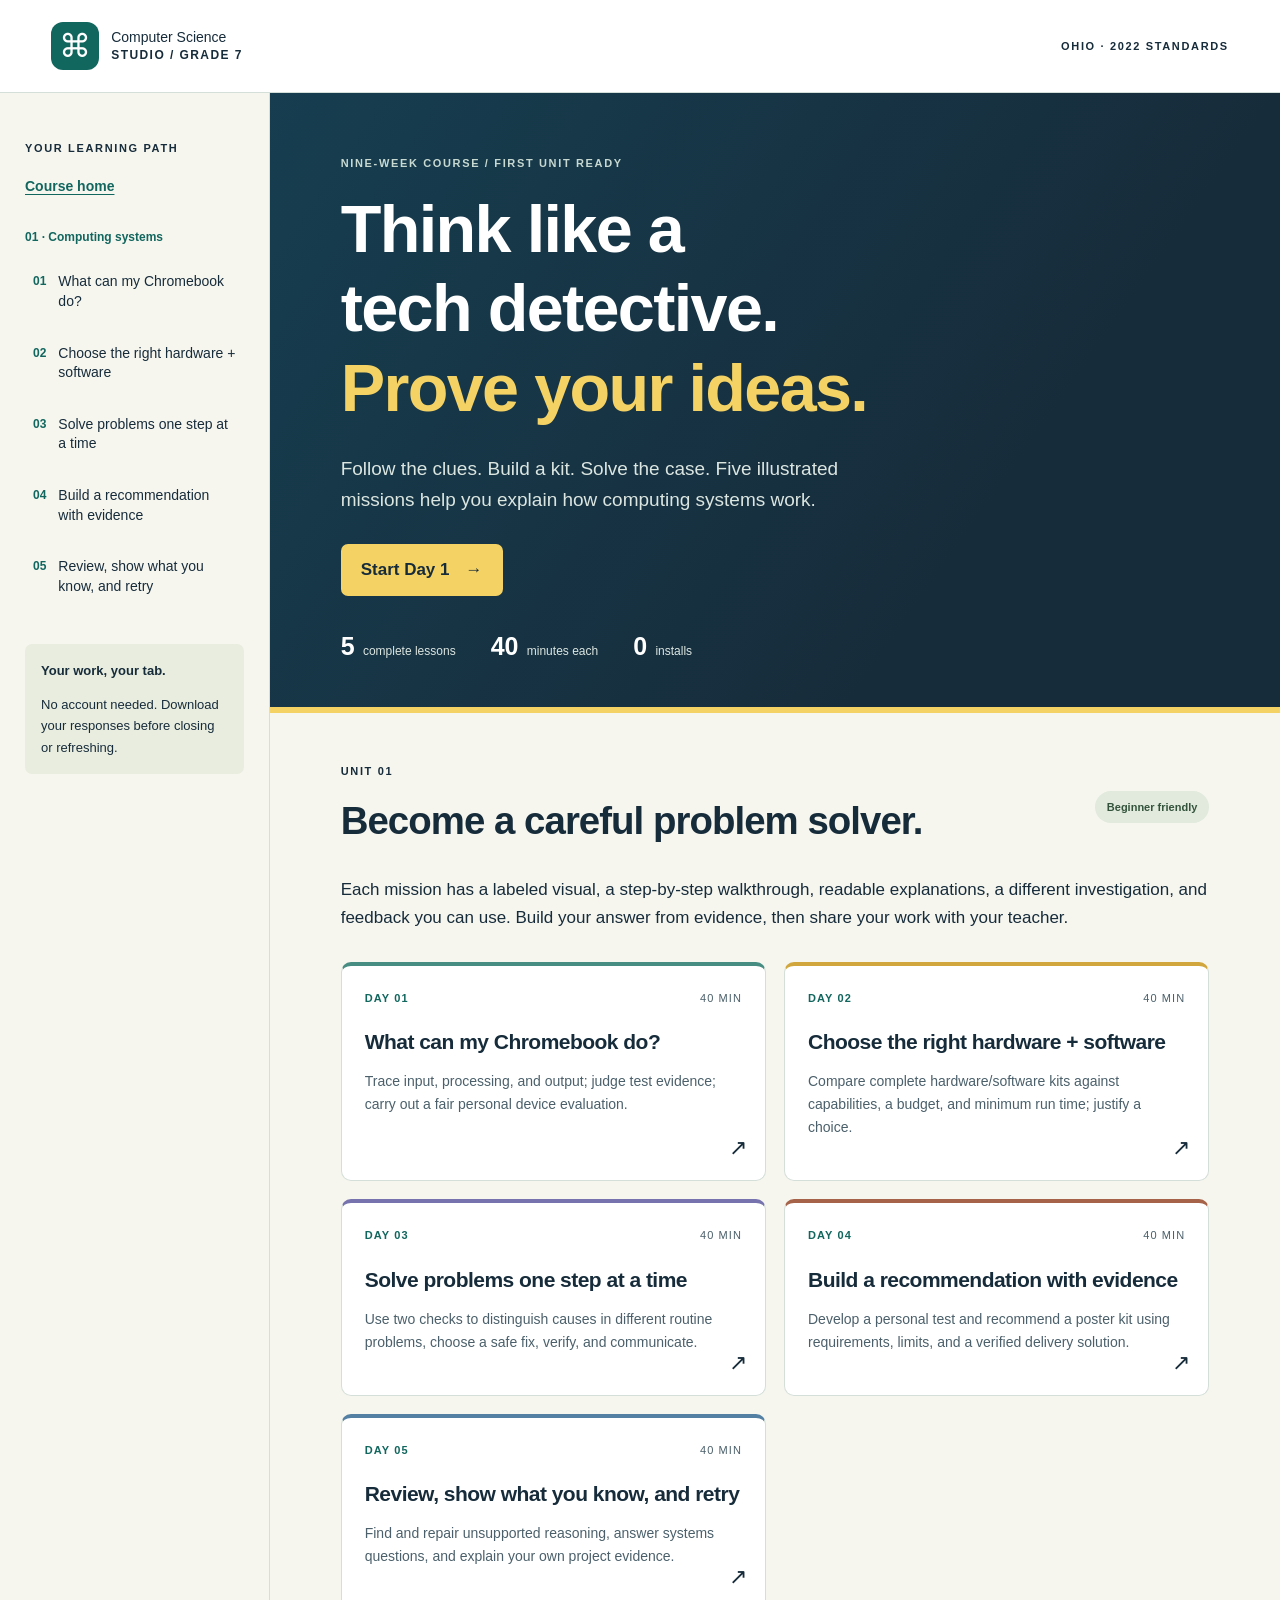
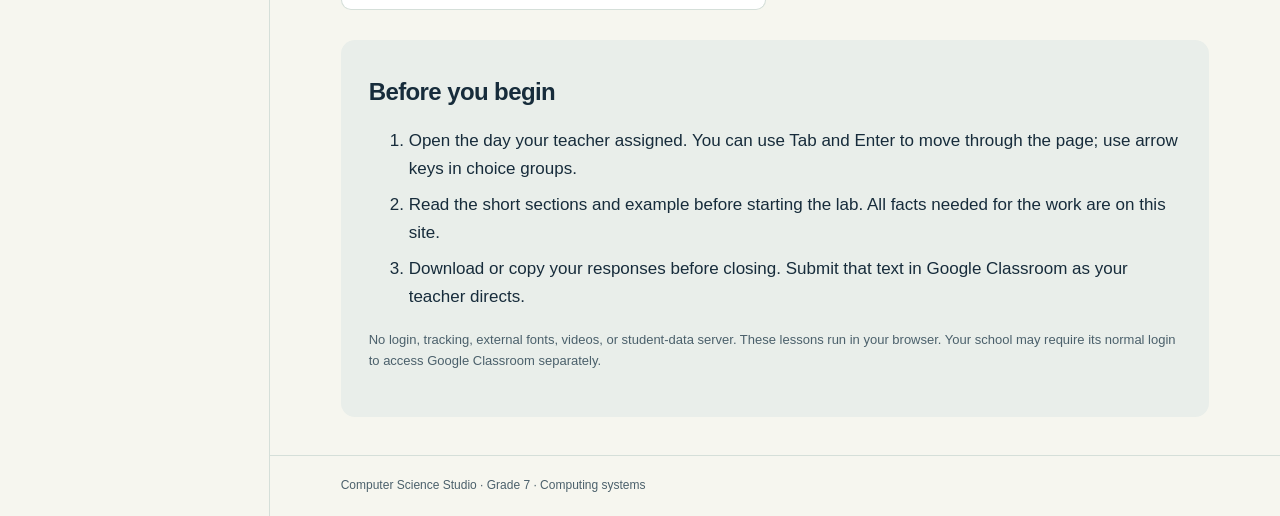
==== commit 3f99df00: "Add files via upload" ====
--- a/index.html
+++ b/index.html
@@ -1 +1 @@
-<!doctype html><html lang="en"><head><meta charset="utf-8"><meta name="viewport" content="width=device-width,initial-scale=1"><meta name="description" content="A self-contained Ohio Grade 7 computing systems unit. Five lessons, practical labs, feedback, and work export."><title>Computer Science Studio · Ohio Grade 7</title><link rel="stylesheet" href="assets/style.css"><script src="assets/data.js" defer></script><script src="assets/core.js" defer></script><script src="assets/app.js" defer></script></head><body><a class="skip" href="#main">Skip to learning content</a><header class="topbar"><a href="#home" class="brand"><span class="brand-icon" aria-hidden="true">⌘</span><span>Computer Science<br><strong>STUDIO / GRADE 7</strong></span></a><span class="edition">OHIO · 2022 STANDARDS</span></header><div class="layout"><aside class="sidebar"><p class="eyebrow">YOUR LEARNING PATH</p><a class="home-link" href="#home">Course home</a><div class="unit-label">01 · Computing systems</div><nav aria-label="Lessons"><ol><li><a href="#lesson-1"><span class="day-number">01</span><span>What can my Chromebook do?</span></a></li><li><a href="#lesson-2"><span class="day-number">02</span><span>Choose the right hardware + software</span></a></li><li><a href="#lesson-3"><span class="day-number">03</span><span>Solve problems one step at a time</span></a></li><li><a href="#lesson-4"><span class="day-number">04</span><span>Build a recommendation with evidence</span></a></li><li><a href="#lesson-5"><span class="day-number">05</span><span>Review, show what you know, and retry</span></a></li></ol></nav><div class="sidebar-note"><strong>Your work, your tab.</strong><p>No account needed. Download your responses before closing or refreshing.</p></div></aside><main id="main"><noscript><p class="notice">JavaScript is off. All readings are shown below, but checking answers, labs, and exports need JavaScript. Ask your teacher for help enabling it; do not change school controls.</p><style>.lesson-view[hidden]{display:block!important}</style></noscript><section id="home" class="view" aria-labelledby="home-heading"><div class="hero"><p class="eyebrow">NINE-WEEK COURSE / FIRST UNIT READY</p><h1 id="home-heading" tabindex="-1">Small tests.<br>Clear thinking.<br><span>Better choices.</span></h1><p class="hero-copy">Discover what your Chromebook can do. Choose the right tools. Solve a problem with evidence.</p><a class="button primary" href="#lesson-1">Start Day 1 <span aria-hidden="true">→</span></a><div class="hero-stats"><span><strong>5</strong> complete lessons</span><span><strong>40</strong> minutes each</span><span><strong>0</strong> installs</span></div></div><div class="home-content"><div class="section-heading"><div><p class="eyebrow">UNIT 01</p><h2>Become a careful problem solver.</h2></div><span class="pill">Beginner friendly</span></div><p>Each day includes a reading, a worked example, guided practice, feedback, and a response to share with your teacher. You can retry every check.</p><div class="lesson-cards"><a class="lesson-card" href="#lesson-1"><span class="card-day">DAY 01 <span>40 MIN</span></span><h3>What can my Chromebook do?</h3><p>Design a fair test, try it on your own device, and use evidence to explain what your device can do.</p><span class="card-arrow" aria-hidden="true">↗</span></a><a class="lesson-card" href="#lesson-2"><span class="card-day">DAY 02 <span>40 MIN</span></span><h3>Choose the right hardware + software</h3><p>Compare two hardware and software combinations and justify one choice using task requirements.</p><span class="card-arrow" aria-hidden="true">↗</span></a><a class="lesson-card" href="#lesson-3"><span class="card-day">DAY 03 <span>40 MIN</span></span><h3>Solve problems one step at a time</h3><p>Use observations and one-change tests to find a routine problem, choose a safe solution, and communicate it.</p><span class="card-arrow" aria-hidden="true">↗</span></a><a class="lesson-card" href="#lesson-4"><span class="card-day">DAY 04 <span>40 MIN</span></span><h3>Build a recommendation with evidence</h3><p>Combine your own device test, a combination comparison, and a troubleshooting report in one recommendation.</p><span class="card-arrow" aria-hidden="true">↗</span></a><a class="lesson-card" href="#lesson-5"><span class="card-day">DAY 05 <span>40 MIN</span></span><h3>Review, show what you know, and retry</h3><p>Use evidence to answer systems questions and explain a device evaluation, a combination choice, and a troubleshooting solution.</p><span class="card-arrow" aria-hidden="true">↗</span></a></div><section class="ready"><h2>Before you begin</h2><ol><li>Open the day your teacher assigned. You can use Tab and Enter to move through the page; use arrow keys in choice groups.</li><li>Read the short sections and example before starting the lab. All facts needed for the work are on this site.</li><li>Download or copy your responses before closing. Submit that text in Google Classroom as your teacher directs.</li></ol><p class="small">No login, tracking, external fonts, videos, or student-data server. These lessons run in your browser. Your school may require its normal login to access Google Classroom separately.</p></section></div></section><article id="lesson-1" class="view lesson-view" hidden aria-labelledby="heading-1"><header class="lesson-header"><p class="eyebrow">UNIT 01 / DAY 1 OF 5 · 40 MINUTES</p><h2 id="heading-1" tabindex="-1">What can my Chromebook do?</h2><p class="objective"><strong>Today I can:</strong> Design a fair test, try it on your own device, and use evidence to explain what your device can do.</p><p class="small">Ohio 2022: CS.D.7.a</p><div class="jump-links"><a href="#L1-R1">Read</a><a href="#L1-E">Worked example</a><a href="#L1-TASK">Your response</a><a href="#L1-CHECKS">Checks</a></div></header><section class="start"><h3>Your path today</h3><ol><li>Read the four short sections. Say the task and three criteria in your own words.</li><li>In the typing lab, type the original sentence, make the edit, and check each trial.</li><li>Read the worked example. Complete your evaluation in the response box.</li><li>Answer the practice checks. Use the reading link in feedback if you need a retry.</li></ol></section><section class="reading" id="L1-R1" tabindex="-1"><p class="section-label">READ 1 / 4 · L1-R1</p><h3>A device is a tool with limits</h3><p>A computing device takes information in, follows instructions, and produces a result. Your Chromebook is a computing device. A keyboard sends letters in; the screen shows letters back. A capability is something a device can do. A limit is something it cannot do well in a certain situation. A device can be good for one task and poor for another. Today we will test typing and editing short text. We will not guess how fast every Chromebook is from one result.</p></section><section class="reading" id="L1-R2" tabindex="-1"><p class="section-label">READ 2 / 4 · L1-R2</p><h3>Make a test before you start</h3><p>An evaluation is a judgment based on evidence. Evidence is something you observe or measure. First name a task: type and edit a short announcement. Next choose criteria. Criteria are rules for judging success. Our criteria are: all the words appear, a change appears, and a button responds. A trial is one attempt at a test. Repeat the same test three times to see whether it works consistently. Keep the words, button, and browser tab the same so the comparison is fair. If you change two things at once, you may not know which change affected the result.</p></section><section class="reading" id="L1-R3" tabindex="-1"><p class="section-label">READ 3 / 4 · L1-R3</p><h3>Do the test and report honestly</h3><p>The typing lab below runs on this page. It does not send what you type to anyone. For each trial, type: Our club meets today. Then change today to Friday. Choose Check trial. The page checks whether the final text is exactly Our club meets Friday. after ignoring spaces at the ends. Record whether you saw the text appear and whether the button responded. If the page gives feedback, the button responded. If you mistype, correct the text and try again. A typing mistake does not prove the device failed. Do not enter your name or private information.</p></section><section class="reading" id="L1-R4" tabindex="-1"><p class="section-label">READ 4 / 4 · L1-R4</p><h3>Use evidence, then name a limit</h3><p>A useful conclusion names the task and the evidence. For example: this device handled short text editing because the final sentence appeared in three trials. This does not show that it can edit a long video. We did not test video. If something is blocked by a school rule, record blocked rather than calling the device broken. Do not change school settings or try to bypass a block. Ask your teacher for help. An honest incomplete result is more useful than an invented success.</p></section><section class="example" id="L1-E" tabindex="-1"><p class="eyebrow">See the thinking · worked example</p><h3>From facts to a supported claim</h3><p>Mina plans to test typing a club announcement. Her criteria are readable text, a visible edit, and a responding Check trial button. She uses the same sentence three times. In trial 1 she types Frday, notices the missing i, and fixes it. All three corrected trials pass. She concludes that her device can handle this short text task. She adds: I have not tested pictures or video. Her evidence supports the small claim she made; it does not support every possible task.</p></section><section class="lab" id="L1-LAB-T"><p class="eyebrow">Hands-on lab · your real device</p><h3>Three trials, one fair test</h3><p>Type <strong>Our club meets today.</strong> Then change <strong>today</strong> to <strong>Friday</strong>. The final sentence should be <strong>Our club meets Friday.</strong> Use the same page and sentence each time. Check whether words, the edit, and feedback appear. Record honest results; do not enter personal information.</p><div class="trial"><label for="trial-1-1">Trial 1 · type, then edit</label><input id="trial-1-1" type="text" autocomplete="off" spellcheck="false" data-trial="1"><button type="button" data-action="trial" data-input="trial-1-1">Check trial 1</button><p id="trial-1-1-feedback" class="feedback" role="status" aria-live="polite"></p><label for="observe-1-1">What did you see? Note text, edit, button response, or a block.</label><textarea id="observe-1-1" rows="2" data-export-label="Day 1 trial 1 observation"></textarea></div><div class="trial"><label for="trial-1-2">Trial 2 · type, then edit</label><input id="trial-1-2" type="text" autocomplete="off" spellcheck="false" data-trial="2"><button type="button" data-action="trial" data-input="trial-1-2">Check trial 2</button><p id="trial-1-2-feedback" class="feedback" role="status" aria-live="polite"></p><label for="observe-1-2">What did you see? Note text, edit, button response, or a block.</label><textarea id="observe-1-2" rows="2" data-export-label="Day 1 trial 2 observation"></textarea></div><div class="trial"><label for="trial-1-3">Trial 3 · type, then edit</label><input id="trial-1-3" type="text" autocomplete="off" spellcheck="false" data-trial="3"><button type="button" data-action="trial" data-input="trial-1-3">Check trial 3</button><p id="trial-1-3-feedback" class="feedback" role="status" aria-live="polite"></p><label for="observe-1-3">What did you see? Note text, edit, button response, or a block.</label><textarea id="observe-1-3" rows="2" data-export-label="Day 1 trial 3 observation"></textarea></div><p class="small">Source: <a href="#L1-R2">test instructions</a>. A typo is a reason to correct and retry, not proof of device failure.</p></section><section class="response" id="L1-TASK" tabindex="-1"><p class="eyebrow">Make your thinking visible</p><h3>Your response</h3><p>Write a device evaluation using these sentence starters: My task was __. My three criteria were __. I kept __ the same. In trial 1 __; trial 2 __; trial 3 __. My conclusion is __ because __. I did not test __. If a trial was blocked or failed, explain what you actually saw.</p><label for="response-1">Day 1 written response · reviewed by your teacher</label><textarea id="response-1" rows="10" data-export-label="Day 1 written response" placeholder="Use the sentence starters and evidence above. Do not enter private information."></textarea><details><summary>Self-review checklist · revise before submitting</summary><ul><li>Names the task and all three observable criteria.</li><li>Describes a consistent process and three actual trial observations, including failures or blocks.</li><li>Makes a conclusion justified by the observations.</li><li>States an untested capability or another clear limitation.</li></ul><p>There is no automatic writing score. Your teacher checks the evidence and reasoning. Each criterion is scored 0, 1, or 2 using the teacher guide.</p></details></section><section id="L1-CHECKS" tabindex="-1"><p class="eyebrow">Check, learn, retry</p><h3>Practice checks</h3><p>Choose one answer. Check it, read feedback, and retry as needed. First and latest checked answers are included in your export.</p><fieldset id="L1-Q1" class="question" data-question="L1-Q1"><legend><span class="question-number">01</span> Which plan gives the fairest comparison across three typing trials?</legend><label class="option"><input type="radio" name="L1-Q1" value="0"><span>Use the same sentence, page, and criteria each time.</span></label><label class="option"><input type="radio" name="L1-Q1" value="1"><span>Use a different sentence and a different tool each time.</span></label><label class="option"><input type="radio" name="L1-Q1" value="2"><span>Guess how the device will work without trying it.</span></label><button type="button" data-action="answer">Check answer</button><p class="feedback" role="status" aria-live="polite"></p></fieldset><fieldset id="L1-Q2" class="question" data-question="L1-Q2"><legend><span class="question-number">02</span> All three corrected short-text trials work. Which conclusion does that support?</legend><label class="option"><input type="radio" name="L1-Q2" value="0"><span>This device can edit every long video.</span></label><label class="option"><input type="radio" name="L1-Q2" value="1"><span>This device handled our short text editing task.</span></label><label class="option"><input type="radio" name="L1-Q2" value="2"><span>No other device can edit text.</span></label><button type="button" data-action="answer">Check answer</button><p class="feedback" role="status" aria-live="polite"></p></fieldset><fieldset id="L1-Q3" class="question" data-question="L1-Q3"><legend><span class="question-number">03</span> You type Frday and then correct it to Friday. What should you report?</legend><label class="option"><input type="radio" name="L1-Q3" value="0"><span>The device is certainly broken.</span></label><label class="option"><input type="radio" name="L1-Q3" value="1"><span>The school network failed.</span></label><label class="option"><input type="radio" name="L1-Q3" value="2"><span>I corrected a typing mistake and checked again.</span></label><button type="button" data-action="answer">Check answer</button><p class="feedback" role="status" aria-live="polite"></p></fieldset><p class="lesson-score" role="status" aria-live="polite">No checked answers yet.</p></section><section class="finish"><h3>Keep your work before closing</h3><p>Work stays in this open tab only. Download a text copy, or show and copy your work into your Google Classroom response. Export again after revisions. The download is not submitted automatically.</p><div class="button-row"><button data-action="download" data-day="1">Download Day 1 work (.txt)</button><button class="secondary" data-action="show-export" data-day="1">Show work to copy</button><button class="secondary" data-action="print">Print / save page as PDF</button></div><div class="export-panel" hidden><label for="export-1">Select and copy this text to Classroom (Ctrl+A, then Ctrl+C inside this box)</label><textarea id="export-1" class="export-text" rows="12" readonly></textarea><p class="export-status" role="status" aria-live="polite"></p></div></section><nav class="lesson-footer" aria-label="Day navigation"><a class="text-link" href="#home">← Course home</a><a class="button" href="#lesson-2">Day 2 →</a></nav></article><article id="lesson-2" class="view lesson-view" hidden aria-labelledby="heading-2"><header class="lesson-header"><p class="eyebrow">UNIT 01 / DAY 2 OF 5 · 40 MINUTES</p><h2 id="heading-2" tabindex="-1">Choose the right hardware + software</h2><p class="objective"><strong>Today I can:</strong> Compare two hardware and software combinations and justify one choice using task requirements.</p><p class="small">Ohio 2022: CS.HS.7.a</p><div class="jump-links"><a href="#L2-R1">Read</a><a href="#L2-E">Worked example</a><a href="#L2-TASK">Your response</a><a href="#L2-CHECKS">Checks</a></div></header><section class="start"><h3>Your path today</h3><ol><li>Read the definitions and the fictional device/tool facts.</li><li>In the combination lab, try both tasks and compare at least two pairings for each.</li><li>Use the feedback to locate a missing requirement. Change one selection and retry.</li><li>Write a recommendation with evidence, then complete the checks.</li></ol></section><section class="reading" id="L2-R1" tabindex="-1"><p class="section-label">READ 1 / 4 · L2-R1</p><h3>Two parts must work together</h3><p>Hardware is the physical part of a computing system, such as a keyboard, screen, microphone, or processor. A processor carries out instructions. Software is the set of instructions a device runs. A browser and a text editor are software. A microphone alone does not make an audio recording: it needs software that can record. Software alone cannot record your voice without a working microphone and permission to use it. A combination is a hardware choice and a software choice used together.</p></section><section class="reading" id="L2-R2" tabindex="-1"><p class="section-label">READ 2 / 4 · L2-R2</p><h3>Start with the job</h3><p>A requirement is something a task must have. For a short typed announcement, you need a way to enter letters, a readable screen, and an editor that changes text. For an audio message, you need a working microphone and software that records sound. Our cards below describe fictional school devices and tools. Treat the facts on the cards as the evidence. These cards do not describe all real Chromebooks. Do not buy or install anything. Select a combination that meets every requirement before considering extras.</p></section><section class="reading" id="L2-R3" tabindex="-1"><p class="section-label">READ 3 / 4 · L2-R3</p><h3>Read the comparison cards</h3><p>Device A, the Classroom Chromebook, has a keyboard and readable screen but no working microphone in this fictional case. Device B, the Media Chromebook, has a keyboard, readable screen, and working microphone. Text Pad is browser software that edits text but does not record audio. Voice Pad is fictional browser software that records audio with an allowed working microphone but does not edit typed announcements. Both devices can open either tool. For a typed announcement, Device A with Text Pad and Device B with Text Pad both work. For an audio message, only Device B with Voice Pad meets all the requirements. The other pairings miss a required part.</p></section><section class="reading" id="L2-R4" tabindex="-1"><p class="section-label">READ 4 / 4 · L2-R4</p><h3>Weigh choices using evidence</h3><p>A tradeoff is giving up one benefit to get another. If two combinations both meet your requirements, choose using another stated criterion. In this activity, Device A uses less battery for text work than Device B; this is a supplied fact about the fictional cards, not a measurement of your device. If saving battery matters for the typed announcement, choose Device A with Text Pad. A newer-looking device is not automatically better for every task. Explain the task, the hardware, the software, and why another combination would be less suitable.</p></section><section class="example" id="L2-E" tabindex="-1"><p class="eyebrow">See the thinking · worked example</p><h3>From facts to a supported claim</h3><p>Owen must record a 20-second announcement. He compares Device A + Voice Pad with Device B + Voice Pad. Voice Pad can record, but Device A has no working microphone. Device B has one. Owen chooses Device B + Voice Pad because it has both required parts. He rejects Device B + Text Pad because Text Pad cannot record audio. He has evaluated combinations, rather than judging hardware by itself.</p></section><section class="lab" id="L2-LAB-C"><p class="eyebrow">Decision lab · fictional school cards</p><h3>Match the task to the tools</h3><div class="cards"><div class="mini"><h4>Device A</h4><p>Keyboard + readable screen.<br>No working microphone.<br>Lower battery use for text.</p></div><div class="mini"><h4>Device B</h4><p>Keyboard + readable screen + working microphone.<br>Higher battery use for text.</p></div><div class="mini"><h4>Browser tools</h4><p><strong>Text Pad:</strong> edits text, no audio recording.<br><strong>Voice Pad:</strong> records audio with a working, allowed microphone; no typed-text editing.</p></div></div><p>Both devices can open either fictional tool. Try two combinations for each task. Battery is a deciding criterion only after the task requirements are met.</p><div class="choice-row"><label>Task<select class="combo-task" aria-label="Day 2 task"><option value="text">Typed announcement; save battery</option><option value="audio">Record an audio announcement</option></select></label><label>Hardware<select class="combo-device" aria-label="Day 2 hardware"><option value="A">Device A</option><option value="B">Device B</option></select></label><label>Software<select class="combo-tool" aria-label="Day 2 software"><option value="text">Text Pad</option><option value="voice">Voice Pad</option></select></label></div><button type="button" data-action="combo">Evaluate combination</button><p class="feedback combo-feedback" role="status" aria-live="polite"></p><details><summary>My comparison history</summary><ol class="combo-history"></ol></details><label for="compare-2">Compare two choices: which requirements were met or missing?</label><textarea id="compare-2" rows="3" data-export-label="Day 2 combination comparison"></textarea></section><section class="response" id="L2-TASK" tabindex="-1"><p class="eyebrow">Make your thinking visible</p><h3>Your response</h3><p>A school club needs a typed announcement and wants to save battery. Compare Device A + Text Pad with Device B + Text Pad. Recommend one. Name the required hardware and software, explain whether both work, and explain your deciding criterion. Then explain why Device A + Voice Pad is unsuitable.</p><label for="response-2">Day 2 written response · reviewed by your teacher</label><textarea id="response-2" rows="10" data-export-label="Day 2 written response" placeholder="Use the sentence starters and evidence above. Do not enter private information."></textarea><details><summary>Self-review checklist · revise before submitting</summary><ul><li>Identifies keyboard, screen, and text-editing software as requirements.</li><li>Evaluates both named combinations accurately.</li><li>Justifies A + Text Pad using the supplied battery criterion.</li><li>Rejects A + Voice Pad using the missing text-editing capability.</li></ul><p>There is no automatic writing score. Your teacher checks the evidence and reasoning. Each criterion is scored 0, 1, or 2 using the teacher guide.</p></details></section><section id="L2-CHECKS" tabindex="-1"><p class="eyebrow">Check, learn, retry</p><h3>Practice checks</h3><p>Choose one answer. Check it, read feedback, and retry as needed. First and latest checked answers are included in your export.</p><fieldset id="L2-Q1" class="question" data-question="L2-Q1"><legend><span class="question-number">01</span> Which item is hardware?</legend><label class="option"><input type="radio" name="L2-Q1" value="0"><span>A text editor</span></label><label class="option"><input type="radio" name="L2-Q1" value="1"><span>A keyboard</span></label><label class="option"><input type="radio" name="L2-Q1" value="2"><span>Browser instructions</span></label><button type="button" data-action="answer">Check answer</button><p class="feedback" role="status" aria-live="polite"></p></fieldset><fieldset id="L2-Q2" class="question" data-question="L2-Q2"><legend><span class="question-number">02</span> Which fictional pairing can record an audio message?</legend><label class="option"><input type="radio" name="L2-Q2" value="0"><span>Device A + Voice Pad</span></label><label class="option"><input type="radio" name="L2-Q2" value="1"><span>Device B + Text Pad</span></label><label class="option"><input type="radio" name="L2-Q2" value="2"><span>Device B + Voice Pad</span></label><button type="button" data-action="answer">Check answer</button><p class="feedback" role="status" aria-live="polite"></p></fieldset><fieldset id="L2-Q3" class="question" data-question="L2-Q3"><legend><span class="question-number">03</span> Both devices can edit text with Text Pad. The club wants lower battery use. Which choice fits the supplied facts?</legend><label class="option"><input type="radio" name="L2-Q3" value="0"><span>Device A + Text Pad</span></label><label class="option"><input type="radio" name="L2-Q3" value="1"><span>Device A + Voice Pad</span></label><label class="option"><input type="radio" name="L2-Q3" value="2"><span>Device B + Voice Pad</span></label><button type="button" data-action="answer">Check answer</button><p class="feedback" role="status" aria-live="polite"></p></fieldset><p class="lesson-score" role="status" aria-live="polite">No checked answers yet.</p></section><section class="finish"><h3>Keep your work before closing</h3><p>Work stays in this open tab only. Download a text copy, or show and copy your work into your Google Classroom response. Export again after revisions. The download is not submitted automatically.</p><div class="button-row"><button data-action="download" data-day="2">Download Day 2 work (.txt)</button><button class="secondary" data-action="show-export" data-day="2">Show work to copy</button><button class="secondary" data-action="print">Print / save page as PDF</button></div><div class="export-panel" hidden><label for="export-2">Select and copy this text to Classroom (Ctrl+A, then Ctrl+C inside this box)</label><textarea id="export-2" class="export-text" rows="12" readonly></textarea><p class="export-status" role="status" aria-live="polite"></p></div></section><nav class="lesson-footer" aria-label="Day navigation"><a class="text-link" href="#lesson-1">← Day 1</a><a class="button" href="#lesson-3">Day 3 →</a></nav></article><article id="lesson-3" class="view lesson-view" hidden aria-labelledby="heading-3"><header class="lesson-header"><p class="eyebrow">UNIT 01 / DAY 3 OF 5 · 40 MINUTES</p><h2 id="heading-3" tabindex="-1">Solve problems one step at a time</h2><p class="objective"><strong>Today I can:</strong> Use observations and one-change tests to find a routine problem, choose a safe solution, and communicate it.</p><p class="small">Ohio 2022: CS.T.7.a</p><div class="jump-links"><a href="#L3-R1">Read</a><a href="#L3-E">Worked example</a><a href="#L3-TASK">Your response</a><a href="#L3-CHECKS">Checks</a></div></header><section class="start"><h3>Your path today</h3><ol><li>Read the five-step process and the safe-test rules.</li><li>In the lab, reproduce the symptom, check two possible causes, and read the log.</li><li>Apply the supported solution. Repeat the original task to verify it.</li><li>Write a help message and complete the practice checks.</li></ol></section><section class="reading" id="L3-R1" tabindex="-1"><p class="section-label">READ 1 / 4 · L3-R1</p><h3>Describe before changing</h3><p>Troubleshooting means finding and solving a problem in a planned way. A symptom is what you notice, such as a sentence not appearing. A possible cause is a reason it might happen, such as a paused practice editor. These are different: the symptom does not prove the cause. Use our five-step process: describe the symptom; list possible causes; test one cause at a time; choose and check a solution; communicate the result. A test is an action that helps you decide whether a possible cause matches the evidence.</p></section><section class="reading" id="L3-R2" tabindex="-1"><p class="section-label">READ 2 / 4 · L3-R2</p><h3>Test safely and fairly</h3><p>Start with simple, reversible checks. Reversible means easy to undo. In our practice lab, look at the status and check whether typing is paused. Changing the practice pause control is safe. Deleting files or resetting a device would risk losing work and would not be a reasonable first step. Change only one thing, then try the original task again. If you change many things at once, you cannot tell which one helped. In a real classroom, ask the teacher about unfamiliar messages, permissions, or school blocks. Never bypass school controls.</p></section><section class="reading" id="L3-R3" tabindex="-1"><p class="section-label">READ 3 / 4 · L3-R3</p><h3>Find the cause in our practice case</h3><p>The lab is a simulation, which means a simplified model of a situation. It is not controlling your real Chromebook settings. The symptom is that choosing Send sample does not add a sentence to the practice output. The lab starts with practice typing paused. Check pause status: the lab reports paused. That supports pause as a cause. Choose Resume practice typing, then Send sample again. If the sentence appears, the original task works. Checking pretend Wi-Fi reports connected; in this case the task is on the page and does not need a network. Pretend Wi-Fi is not the cause. Reload case resets only the simulation.</p></section><section class="reading" id="L3-R4" tabindex="-1"><p class="section-label">READ 4 / 4 · L3-R4</p><h3>Compare solutions and tell someone</h3><p>Evaluate a solution by asking whether the evidence supports it, whether it is safe, and whether it solves the original task. Resuming practice typing is a better solution here than deleting files: the pause status points to the cause, resuming is reversible, and sending again checks the fix. A useful help message includes the symptom, tests and results, the chosen solution and reason, and the final result. If your test does not solve a real problem, report that honestly and ask the teacher. Do not claim success just because you tried something.</p></section><section class="example" id="L3-E" tabindex="-1"><p class="eyebrow">See the thinking · worked example</p><h3>From facts to a supported claim</h3><p>Jules sees no sentence after Send sample. Jules checks pretend Wi-Fi: connected. Jules checks pause status: paused. Jules resumes practice typing and tries Send sample again. The sentence appears. Jules reports: The sample did not appear. Wi-Fi was connected, but practice typing was paused. I resumed it because that matched the evidence and was reversible. Sending again worked. This message tells another person what was wrong and how the solution was checked.</p></section><section class="lab" id="L3-LAB-S" data-paused="true"><p class="eyebrow">Troubleshooting lab · simulation</p><h3>Why is the sentence missing?</h3><p>This model starts with practice typing paused. It never changes your real device settings or deletes files. Reproduce the symptom, check two causes, choose a safe solution, and repeat the original task.</p><div class="practice-output" role="status" aria-live="polite"><strong>Practice output:</strong> <span class="sample-output">No sentence yet.</span></div><div class="button-row"><button type="button" data-action="send">Send sample</button><button type="button" data-action="wifi">Check pretend Wi-Fi</button><button type="button" data-action="pause">Check pause status</button><button type="button" data-action="resume">Resume practice typing</button><button type="button" data-action="delete" class="secondary">Consider deleting files</button><button type="button" data-action="reset" class="secondary">Reload case</button></div><p class="feedback trouble-feedback" role="status" aria-live="polite"></p><h4>Evidence log</h4><ol class="trouble-log"><li>Case ready. Choose Send sample to observe the symptom.</li></ol><label for="help-3">Your help message: symptom → checks/results → chosen solution/reason → final check</label><textarea id="help-3" rows="4" data-export-label="Day 3 troubleshooting message"></textarea></section><section class="response" id="L3-TASK" tabindex="-1"><p class="eyebrow">Make your thinking visible</p><h3>Your response</h3><p>Write a message to a classmate about the simulation. Include: symptom; two possible causes and the test result for each; best solution and why it is better than deleting files; what happened when you repeated Send sample. Use only results you actually observed.</p><label for="response-3">Day 3 written response · reviewed by your teacher</label><textarea id="response-3" rows="10" data-export-label="Day 3 written response" placeholder="Use the sentence starters and evidence above. Do not enter private information."></textarea><details><summary>Self-review checklist · revise before submitting</summary><ul><li>Separates the symptom from possible causes.</li><li>Reports two checks and their observed results.</li><li>Chooses the evidence-supported safe solution and compares it with deletion.</li><li>Reports a repeat of the original task and communicates a clear result.</li></ul><p>There is no automatic writing score. Your teacher checks the evidence and reasoning. Each criterion is scored 0, 1, or 2 using the teacher guide.</p></details></section><section id="L3-CHECKS" tabindex="-1"><p class="eyebrow">Check, learn, retry</p><h3>Practice checks</h3><p>Choose one answer. Check it, read feedback, and retry as needed. First and latest checked answers are included in your export.</p><fieldset id="L3-Q1" class="question" data-question="L3-Q1"><legend><span class="question-number">01</span> In the simulation, which statement is the symptom rather than a possible cause?</legend><label class="option"><input type="radio" name="L3-Q1" value="0"><span>Practice typing may be paused.</span></label><label class="option"><input type="radio" name="L3-Q1" value="1"><span>The sentence does not appear after Send sample.</span></label><label class="option"><input type="radio" name="L3-Q1" value="2"><span>Pretend Wi-Fi might be disconnected.</span></label><button type="button" data-action="answer">Check answer</button><p class="feedback" role="status" aria-live="polite"></p></fieldset><fieldset id="L3-Q2" class="question" data-question="L3-Q2"><legend><span class="question-number">02</span> Pause is on and pretend Wi-Fi is connected. Which first solution best matches the evidence?</legend><label class="option"><input type="radio" name="L3-Q2" value="0"><span>Delete all files.</span></label><label class="option"><input type="radio" name="L3-Q2" value="1"><span>Change several school settings.</span></label><label class="option"><input type="radio" name="L3-Q2" value="2"><span>Resume practice typing.</span></label><button type="button" data-action="answer">Check answer</button><p class="feedback" role="status" aria-live="polite"></p></fieldset><fieldset id="L3-Q3" class="question" data-question="L3-Q3"><legend><span class="question-number">03</span> After resuming, how do you verify the solution?</legend><label class="option"><input type="radio" name="L3-Q3" value="0"><span>Repeat Send sample and check whether the sentence appears.</span></label><label class="option"><input type="radio" name="L3-Q3" value="1"><span>Assume it worked because you pressed a button.</span></label><label class="option"><input type="radio" name="L3-Q3" value="2"><span>Describe a new, unrelated problem.</span></label><button type="button" data-action="answer">Check answer</button><p class="feedback" role="status" aria-live="polite"></p></fieldset><p class="lesson-score" role="status" aria-live="polite">No checked answers yet.</p></section><section class="finish"><h3>Keep your work before closing</h3><p>Work stays in this open tab only. Download a text copy, or show and copy your work into your Google Classroom response. Export again after revisions. The download is not submitted automatically.</p><div class="button-row"><button data-action="download" data-day="3">Download Day 3 work (.txt)</button><button class="secondary" data-action="show-export" data-day="3">Show work to copy</button><button class="secondary" data-action="print">Print / save page as PDF</button></div><div class="export-panel" hidden><label for="export-3">Select and copy this text to Classroom (Ctrl+A, then Ctrl+C inside this box)</label><textarea id="export-3" class="export-text" rows="12" readonly></textarea><p class="export-status" role="status" aria-live="polite"></p></div></section><nav class="lesson-footer" aria-label="Day navigation"><a class="text-link" href="#lesson-2">← Day 2</a><a class="button" href="#lesson-4">Day 4 →</a></nav></article><article id="lesson-4" class="view lesson-view" hidden aria-labelledby="heading-4"><header class="lesson-header"><p class="eyebrow">UNIT 01 / DAY 4 OF 5 · 40 MINUTES</p><h2 id="heading-4" tabindex="-1">Build a recommendation with evidence</h2><p class="objective"><strong>Today I can:</strong> Combine your own device test, a combination comparison, and a troubleshooting report in one recommendation.</p><p class="small">Ohio 2022: CS.D.7.a · CS.HS.7.a · CS.T.7.a</p><div class="jump-links"><a href="#L4-R1">Read</a><a href="#L4-E">Worked example</a><a href="#L4-TASK">Your response</a><a href="#L4-CHECKS">Checks</a></div></header><section class="start"><h3>Your path today</h3><ol><li>Complete three typing trials on this page and note your actual results.</li><li>Use the combination lab to compare A + Text Pad and B + Text Pad for the text task.</li><li>Work through the troubleshooting simulation and verify the solution.</li><li>Write the project response. Compare it to the self-review checklist, revise, and export it.</li></ol></section><section class="reading" id="L4-R1" tabindex="-1"><p class="section-label">READ 1 / 4 · L4-R1</p><h3>Your client and the job</h3><p>A client is the person or group you are helping. Your client is a fictional school club. It needs a short typed announcement for a meeting. It wants readable text, editing, and low battery use. You have all the facts you need on this page. You do not need to research prices or download tools. Your recommendation will have three parts: evidence from your own typing test, a comparison of fictional combinations, and a troubleshooting message. Keep real observations separate from supplied fictional facts.</p></section><section class="reading" id="L4-R2" tabindex="-1"><p class="section-label">READ 2 / 4 · L4-R2</p><h3>Develop and carry out your own test</h3><p>Use the typing lab on your own Chromebook. Today you develop the test process before carrying it out. Choose one taught editing task: change a day (Our club meets today. becomes Our club meets Friday.), or delete a word (Our club meets today. becomes Our club meets.). You may choose another day word, such as Monday. Write your starting and final sentences, then write your own numbered process. Name the capability, your success criteria, what you will keep the same, and why three trials help. Criteria can include readable words, the intended edit, and a responding button. The final-text checker compares against your planned sentence; it cannot judge whether your plan is good. Carry out your process three times without changing it between trials. Record each observation. If you improve your plan, say what changed and start three new trials. A blocked trial is honest evidence too. Limit your conclusion to the short editing task tested.</p></section><section class="reading" id="L4-R3" tabindex="-1"><p class="section-label">READ 3 / 4 · L4-R3</p><h3>Compare the two combinations</h3><p>The fictional Device A has a keyboard and readable screen, no working microphone, and lower battery use for text work. Device B has a keyboard, readable screen, and working microphone, with higher battery use for text work. Text Pad edits text but does not record sound. Voice Pad records sound with a working allowed microphone but does not edit typed text. A + Text Pad and B + Text Pad both meet the club text requirements. A + Text Pad better meets the battery goal. B + Voice Pad would fit an audio task, but the club asked for text. These comparisons use the fictional card facts, not measurements of your device.</p></section><section class="reading" id="L4-R4" tabindex="-1"><p class="section-label">READ 4 / 4 · L4-R4</p><h3>Include a complete help message</h3><p>The practice editor simulation begins paused. Send sample shows no sentence. Check pretend Wi-Fi and pause status one at a time. Wi-Fi is connected; pause is on. Resume practice typing and repeat Send sample. When the sentence appears, the original task is working. Report the symptom, each test result, the selected solution and why it is safe, and the final check. The project is finished when another student could follow your explanation. Before you submit, use the four-part checklist below. Missing evidence means you need to add an observation, not a stronger-sounding opinion.</p></section><section class="example" id="L4-E" tabindex="-1"><p class="eyebrow">See the thinking · worked example</p><h3>From facts to a supported claim</h3><p>A complete recommendation might say: I chose to test deleting a word. My start is Our club meets today. and my target is Our club meets. My criteria are readable words, the intended deletion, and button feedback. I developed these steps: 1. Type the starting sentence in a trial box. 2. Delete today and its extra space. 3. Check the final sentence and choose Check trial. 4. Record what I saw. 5. Repeat in the other two boxes with the same sentence, edit, and page. Repeating helps me see whether the result is consistent. In my three trials, the words, deletion, and feedback appeared. This device handled my short editing task; video remains untested. For the club, both A + Text Pad and B + Text Pad can edit text. I recommend A + Text Pad because the supplied facts say it uses less battery. When the practice editor failed, Wi-Fi was connected but typing was paused. Resuming and sending again worked. I chose that reversible fix because the checks supported it.</p></section><section class="lab" id="L4-LAB-T"><p class="eyebrow">Hands-on lab · your real device</p><h3>Three trials, one fair test</h3><p>Use your own plan below in all three trials. Type your starting sentence, carry out the edit, and check the final text against your planned sentence. Use the same page and sentence each time. Check whether words, the edit, and feedback appear. Record honest results; do not enter personal information.</p><h4>Develop your process before testing</h4><p>Choose the day-change test or the word-deletion test taught in Read 2. Write the starting sentence and planned final sentence. In your plan, name your task and criteria, write your own numbered steps, say what you will keep the same, and explain why three trials help. Keep this plan the same across the three trials. The button compares text with your planned final sentence; your teacher evaluates the quality of the plan.</p><label for="plan-start-4">Your starting sentence</label><input id="plan-start-4" type="text" value="Our club meets today." data-export-label="Day 4 planned starting sentence"><label for="plan-final-4">Your planned final sentence</label><input id="plan-final-4" class="planned-final" type="text" value="Our club meets Friday." data-export-label="Day 4 planned final sentence"><label for="test-plan-4">Your own test process: task, criteria, numbered steps, constants, reason for repeats</label><textarea id="test-plan-4" rows="5" data-export-label="Day 4 student-developed test process"></textarea><div class="trial"><label for="trial-4-1">Trial 1 · type, then edit</label><input id="trial-4-1" type="text" autocomplete="off" spellcheck="false" data-trial="1"><button type="button" data-action="trial" data-input="trial-4-1">Check trial 1</button><p id="trial-4-1-feedback" class="feedback" role="status" aria-live="polite"></p><label for="observe-4-1">What did you see? Note text, edit, button response, or a block.</label><textarea id="observe-4-1" rows="2" data-export-label="Day 4 trial 1 observation"></textarea></div><div class="trial"><label for="trial-4-2">Trial 2 · type, then edit</label><input id="trial-4-2" type="text" autocomplete="off" spellcheck="false" data-trial="2"><button type="button" data-action="trial" data-input="trial-4-2">Check trial 2</button><p id="trial-4-2-feedback" class="feedback" role="status" aria-live="polite"></p><label for="observe-4-2">What did you see? Note text, edit, button response, or a block.</label><textarea id="observe-4-2" rows="2" data-export-label="Day 4 trial 2 observation"></textarea></div><div class="trial"><label for="trial-4-3">Trial 3 · type, then edit</label><input id="trial-4-3" type="text" autocomplete="off" spellcheck="false" data-trial="3"><button type="button" data-action="trial" data-input="trial-4-3">Check trial 3</button><p id="trial-4-3-feedback" class="feedback" role="status" aria-live="polite"></p><label for="observe-4-3">What did you see? Note text, edit, button response, or a block.</label><textarea id="observe-4-3" rows="2" data-export-label="Day 4 trial 3 observation"></textarea></div><p class="small">Source: <a href="#L4-R2">test instructions</a>. A typo is a reason to correct and retry, not proof of device failure.</p></section><section class="lab" id="L4-LAB-C"><p class="eyebrow">Decision lab · fictional school cards</p><h3>Match the task to the tools</h3><div class="cards"><div class="mini"><h4>Device A</h4><p>Keyboard + readable screen.<br>No working microphone.<br>Lower battery use for text.</p></div><div class="mini"><h4>Device B</h4><p>Keyboard + readable screen + working microphone.<br>Higher battery use for text.</p></div><div class="mini"><h4>Browser tools</h4><p><strong>Text Pad:</strong> edits text, no audio recording.<br><strong>Voice Pad:</strong> records audio with a working, allowed microphone; no typed-text editing.</p></div></div><p>Both devices can open either fictional tool. Try two combinations for each task. Battery is a deciding criterion only after the task requirements are met.</p><div class="choice-row"><label>Task<select class="combo-task" aria-label="Day 4 task"><option value="text">Typed announcement; save battery</option><option value="audio">Record an audio announcement</option></select></label><label>Hardware<select class="combo-device" aria-label="Day 4 hardware"><option value="A">Device A</option><option value="B">Device B</option></select></label><label>Software<select class="combo-tool" aria-label="Day 4 software"><option value="text">Text Pad</option><option value="voice">Voice Pad</option></select></label></div><button type="button" data-action="combo">Evaluate combination</button><p class="feedback combo-feedback" role="status" aria-live="polite"></p><details><summary>My comparison history</summary><ol class="combo-history"></ol></details><label for="compare-4">Compare two choices: which requirements were met or missing?</label><textarea id="compare-4" rows="3" data-export-label="Day 4 combination comparison"></textarea></section><section class="lab" id="L4-LAB-S" data-paused="true"><p class="eyebrow">Troubleshooting lab · simulation</p><h3>Why is the sentence missing?</h3><p>This model starts with practice typing paused. It never changes your real device settings or deletes files. Reproduce the symptom, check two causes, choose a safe solution, and repeat the original task.</p><div class="practice-output" role="status" aria-live="polite"><strong>Practice output:</strong> <span class="sample-output">No sentence yet.</span></div><div class="button-row"><button type="button" data-action="send">Send sample</button><button type="button" data-action="wifi">Check pretend Wi-Fi</button><button type="button" data-action="pause">Check pause status</button><button type="button" data-action="resume">Resume practice typing</button><button type="button" data-action="delete" class="secondary">Consider deleting files</button><button type="button" data-action="reset" class="secondary">Reload case</button></div><p class="feedback trouble-feedback" role="status" aria-live="polite"></p><h4>Evidence log</h4><ol class="trouble-log"><li>Case ready. Choose Send sample to observe the symptom.</li></ol><label for="help-4">Your help message: symptom → checks/results → chosen solution/reason → final check</label><textarea id="help-4" rows="4" data-export-label="Day 4 troubleshooting message"></textarea></section><section class="response" id="L4-TASK" tabindex="-1"><p class="eyebrow">Make your thinking visible</p><h3>Your response</h3><p>Write the club recommendation in three paragraphs. Paragraph 1: the personal device process you developed, including chosen edit, task, criteria, numbered steps, what stayed the same, reason for three trials, three observations, supported conclusion, and untested limit. Paragraph 2: compare A + Text Pad with B + Text Pad and choose using text requirements and the battery goal. Paragraph 3: symptom, two cause checks and results, chosen safe solution, and verification. Then revise anything missing from your checklist.</p><label for="response-4">Day 4 written response · reviewed by your teacher</label><textarea id="response-4" rows="10" data-export-label="Day 4 written response" placeholder="Use the sentence starters and evidence above. Do not enter private information."></textarea><details><summary>Self-review checklist · revise before submitting</summary><ul><li>Personal evaluation: student-developed process with chosen edit, criteria, numbered steps, constants and repeat rationale; three real observations, supported conclusion, and limitation.</li><li>Combination evaluation: both pairs checked against hardware and software needs; choice justified by battery fact.</li><li>Troubleshooting: two causes tested, evidence-supported safe solution, and repeated-task verification.</li><li>Communication: clear enough to follow; distinguishes real observations from fictional facts.</li></ul><p>There is no automatic writing score. Your teacher checks the evidence and reasoning. Each criterion is scored 0, 1, or 2 using the teacher guide.</p></details></section><section id="L4-CHECKS" tabindex="-1"><p class="eyebrow">Check, learn, retry</p><h3>Practice checks</h3><p>Choose one answer. Check it, read feedback, and retry as needed. First and latest checked answers are included in your export.</p><fieldset id="L4-Q1" class="question" data-question="L4-Q1"><legend><span class="question-number">01</span> Which project statement separates real evidence from fictional card facts?</legend><label class="option"><input type="radio" name="L4-Q1" value="0"><span>My typing test measured Device A battery life.</span></label><label class="option"><input type="radio" name="L4-Q1" value="1"><span>My typing trials checked text; the card supplies the battery fact.</span></label><label class="option"><input type="radio" name="L4-Q1" value="2"><span>Every Chromebook has a broken microphone.</span></label><button type="button" data-action="answer">Check answer</button><p class="feedback" role="status" aria-live="polite"></p></fieldset><fieldset id="L4-Q2" class="question" data-question="L4-Q2"><legend><span class="question-number">02</span> Why choose A + Text Pad over B + Text Pad for the club?</legend><label class="option"><input type="radio" name="L4-Q2" value="0"><span>B cannot show readable text.</span></label><label class="option"><input type="radio" name="L4-Q2" value="1"><span>A can record audio with Text Pad.</span></label><label class="option"><input type="radio" name="L4-Q2" value="2"><span>Both edit text, but A fits the supplied lower-battery goal.</span></label><button type="button" data-action="answer">Check answer</button><p class="feedback" role="status" aria-live="polite"></p></fieldset><fieldset id="L4-Q3" class="question" data-question="L4-Q3"><legend><span class="question-number">03</span> Which message includes verification?</legend><label class="option"><input type="radio" name="L4-Q3" value="0"><span>After resuming, I chose Send sample again and the sentence appeared.</span></label><label class="option"><input type="radio" name="L4-Q3" value="1"><span>I clicked Resume and stopped checking.</span></label><label class="option"><input type="radio" name="L4-Q3" value="2"><span>I think every device problem is now fixed.</span></label><button type="button" data-action="answer">Check answer</button><p class="feedback" role="status" aria-live="polite"></p></fieldset><p class="lesson-score" role="status" aria-live="polite">No checked answers yet.</p></section><section class="finish"><h3>Keep your work before closing</h3><p>Work stays in this open tab only. Download a text copy, or show and copy your work into your Google Classroom response. Export again after revisions. The download is not submitted automatically.</p><div class="button-row"><button data-action="download" data-day="4">Download Day 4 work (.txt)</button><button class="secondary" data-action="show-export" data-day="4">Show work to copy</button><button class="secondary" data-action="print">Print / save page as PDF</button></div><div class="export-panel" hidden><label for="export-4">Select and copy this text to Classroom (Ctrl+A, then Ctrl+C inside this box)</label><textarea id="export-4" class="export-text" rows="12" readonly></textarea><p class="export-status" role="status" aria-live="polite"></p></div></section><nav class="lesson-footer" aria-label="Day navigation"><a class="text-link" href="#lesson-3">← Day 3</a><a class="button" href="#lesson-5">Day 5 →</a></nav></article><article id="lesson-5" class="view lesson-view" hidden aria-labelledby="heading-5"><header class="lesson-header"><p class="eyebrow">UNIT 01 / DAY 5 OF 5 · 40 MINUTES</p><h2 id="heading-5" tabindex="-1">Review, show what you know, and retry</h2><p class="objective"><strong>Today I can:</strong> Use evidence to answer systems questions and explain a device evaluation, a combination choice, and a troubleshooting solution.</p><p class="small">Ohio 2022: CS.D.7.a · CS.HS.7.a · CS.T.7.a</p><div class="jump-links"><a href="#L5-R1">Read</a><a href="#L5-E">Worked example</a><a href="#L5-TASK">Your response</a><a href="#L5-CHECKS">Checks</a></div></header><section class="start"><h3>Your path today</h3><ol><li>Spend 5 minutes recalling yesterday&#x27;s project, then 5 minutes reading this review.</li><li>Complete the ten knowledge questions in 15 minutes; use feedback and reread links.</li><li>Spend 10 minutes on the written response using your project observations.</li><li>Spend 5 minutes reviewing feedback and exporting your work for your teacher.</li></ol></section><section class="reading" id="L5-R1" tabindex="-1"><p class="section-label">READ 1 / 4 · L5-R1</p><h3>Review: evaluate a device</h3><p>An evaluation is a judgment supported by evidence. First choose a task and success criteria. Then plan a test, keep conditions consistent, repeat it, and record observations. A trial is one attempt. Our typing test uses three trials of editing Our club meets today. to Our club meets Friday. The criteria are visible words, a visible edit, and a responding Check trial button. A conclusion must fit the evidence. Success with a short sentence supports short text editing, not long video editing. A typo can be corrected; it does not prove a hardware failure.</p></section><section class="reading" id="L5-R2" tabindex="-1"><p class="section-label">READ 2 / 4 · L5-R2</p><h3>Review: evaluate a combination</h3><p>Hardware means physical parts. Software means instructions such as a browser or editor. A task can need both. The fictional Device A has a keyboard and readable screen but no working microphone. Device B has all three. Text Pad edits text, not audio. Voice Pad records audio with an allowed working microphone, not typed announcements. A + Text Pad and B + Text Pad both fit a typed announcement. A uses less battery for text in the supplied fictional facts. B + Voice Pad is the only pairing that fits recording an audio message. Check all requirements before deciding.</p></section><section class="reading" id="L5-R3" tabindex="-1"><p class="section-label">READ 3 / 4 · L5-R3</p><h3>Review: troubleshoot and communicate</h3><p>Troubleshooting follows five steps: describe the symptom, list possible causes, test one cause at a time, choose and check a solution, and communicate results. In our simulation, Send sample produces no sentence because practice typing is paused. Pretend Wi-Fi is connected. Resume practice typing is an evidence-supported, reversible solution. Repeat Send sample and look for the sentence to verify the fix. Deleting files risks work and is not justified by this evidence. A help message includes symptom, tests and results, solution and reason, and the final check.</p></section><section class="reading" id="L5-R4" tabindex="-1"><p class="section-label">READ 4 / 4 · L5-R4</p><h3>How this assessment works</h3><p>Read the review and worked example first. Questions 1-10 are the unit knowledge test. Select one answer and choose Check answer for feedback. You can reread and retry; these are practice-friendly checks, not a locked exam. Your first checked answer and latest answer both appear in your exported work. The three-part written response shows how you use the ideas. A teacher reviews that response and your project evidence. The website does not automatically judge your writing or certify that you mastered a standard. Export your work before closing this tab.</p></section><section class="example" id="L5-E" tabindex="-1"><p class="eyebrow">See the thinking · worked example</p><h3>From facts to a supported claim</h3><p>A sample reasoning chain: The job is a typed message, so I need a keyboard, screen, and text editor. Both A + Text Pad and B + Text Pad fit. The client wants lower battery use, so I choose A + Text Pad using the fictional facts. My own three-trial typing test supports short editing only. If the simulation stops showing text, I compare Wi-Fi and pause checks, resume typing when pause is on, and repeat Send sample. Each claim points to a fact or an observation.</p></section><section class="response" id="L5-TASK" tabindex="-1"><p class="eyebrow">Make your thinking visible</p><h3>Unit performance response</h3><p>Use your Day 4 work and the review. A: Describe the personal device evaluation process you developed, including your chosen edit, numbered steps, constants, repeat rationale, criteria, three observations, conclusion, and one untested limit. B: For a typed club announcement with a battery goal, compare A + Text Pad and B + Text Pad and justify a choice. C: Write a troubleshooting message for the paused simulation with symptom, two tests and results, solution and reason, and the final verification. If you missed Day 4, open Day 4 and complete the labs before writing A and C.</p><label for="response-5">Day 5 written response · reviewed by your teacher</label><textarea id="response-5" rows="10" data-export-label="Day 5 written response" placeholder="Use the sentence starters and evidence above. Do not enter private information."></textarea><details><summary>Self-review checklist · revise before submitting</summary><ul><li>A: Student-developed task/process, criteria, fair repeated steps, three observations, evidence-based conclusion, and limit.</li><li>B: Both combinations evaluated with hardware/software requirements and justified battery choice.</li><li>C: Symptom, two evidence checks, safe chosen solution, and repeated-task result.</li><li>Communication: readable reasoning; actual observations; no unsupported general claims.</li></ul><p>There is no automatic writing score. Your teacher checks the evidence and reasoning. Each criterion is scored 0, 1, or 2 using the teacher guide.</p></details></section><section id="L5-CHECKS" tabindex="-1"><p class="eyebrow">Unit knowledge test · 10 items</p><h3>Show what you know</h3><p>Choose one answer. Check it, read feedback, and retry as needed. First and latest checked answers are included in your export.</p><fieldset id="L5-Q1" class="question" data-question="L5-Q1"><legend><span class="question-number">01</span> What should you choose before testing a device?</legend><label class="option"><input type="radio" name="L5-Q1" value="0"><span>An unsupported conclusion</span></label><label class="option"><input type="radio" name="L5-Q1" value="1"><span>A task and success criteria</span></label><label class="option"><input type="radio" name="L5-Q1" value="2"><span>A different device for every trial</span></label><button type="button" data-action="answer">Check answer</button><p class="feedback" role="status" aria-live="polite"></p></fieldset><fieldset id="L5-Q2" class="question" data-question="L5-Q2"><legend><span class="question-number">02</span> Which record is useful evidence for a short text test?</legend><label class="option"><input type="radio" name="L5-Q2" value="0"><span>I like the device color.</span></label><label class="option"><input type="radio" name="L5-Q2" value="1"><span>Someone said all devices are fast.</span></label><label class="option"><input type="radio" name="L5-Q2" value="2"><span>The edited sentence and button feedback appeared in each of three trials.</span></label><button type="button" data-action="answer">Check answer</button><p class="feedback" role="status" aria-live="polite"></p></fieldset><fieldset id="L5-Q3" class="question" data-question="L5-Q3"><legend><span class="question-number">03</span> The short text test succeeds. Which limit belongs in the report?</legend><label class="option"><input type="radio" name="L5-Q3" value="0"><span>Long video editing was not tested.</span></label><label class="option"><input type="radio" name="L5-Q3" value="1"><span>This proves every possible task works.</span></label><label class="option"><input type="radio" name="L5-Q3" value="2"><span>No limits need to be reported.</span></label><button type="button" data-action="answer">Check answer</button><p class="feedback" role="status" aria-live="polite"></p></fieldset><fieldset id="L5-Q4" class="question" data-question="L5-Q4"><legend><span class="question-number">04</span> Which pairing correctly identifies hardware and software?</legend><label class="option"><input type="radio" name="L5-Q4" value="0"><span>Hardware: Text Pad; software: keyboard</span></label><label class="option"><input type="radio" name="L5-Q4" value="1"><span>Hardware: keyboard; software: text editor</span></label><label class="option"><input type="radio" name="L5-Q4" value="2"><span>Hardware: browser instructions; software: screen</span></label><button type="button" data-action="answer">Check answer</button><p class="feedback" role="status" aria-live="polite"></p></fieldset><fieldset id="L5-Q5" class="question" data-question="L5-Q5"><legend><span class="question-number">05</span> The task is recording an audio message. Which fictional combination meets all requirements?</legend><label class="option"><input type="radio" name="L5-Q5" value="0"><span>Device A + Text Pad</span></label><label class="option"><input type="radio" name="L5-Q5" value="1"><span>Device A + Voice Pad</span></label><label class="option"><input type="radio" name="L5-Q5" value="2"><span>Device B + Voice Pad</span></label><button type="button" data-action="answer">Check answer</button><p class="feedback" role="status" aria-live="polite"></p></fieldset><fieldset id="L5-Q6" class="question" data-question="L5-Q6"><legend><span class="question-number">06</span> For a typed announcement with a lower-battery goal, which recommendation uses the supplied facts?</legend><label class="option"><input type="radio" name="L5-Q6" value="0"><span>A + Text Pad: both text pairings work, and A uses less battery for text.</span></label><label class="option"><input type="radio" name="L5-Q6" value="1"><span>B + Voice Pad: text editing does not matter.</span></label><label class="option"><input type="radio" name="L5-Q6" value="2"><span>A + Voice Pad: a microphone is not needed for editing.</span></label><button type="button" data-action="answer">Check answer</button><p class="feedback" role="status" aria-live="polite"></p></fieldset><fieldset id="L5-Q7" class="question" data-question="L5-Q7"><legend><span class="question-number">07</span> In the paused-editor case, what is the observed symptom?</legend><label class="option"><input type="radio" name="L5-Q7" value="0"><span>The device has no keyboard.</span></label><label class="option"><input type="radio" name="L5-Q7" value="1"><span>No sentence appears after Send sample.</span></label><label class="option"><input type="radio" name="L5-Q7" value="2"><span>All school files are deleted.</span></label><button type="button" data-action="answer">Check answer</button><p class="feedback" role="status" aria-live="polite"></p></fieldset><fieldset id="L5-Q8" class="question" data-question="L5-Q8"><legend><span class="question-number">08</span> Why test one possible cause at a time?</legend><label class="option"><input type="radio" name="L5-Q8" value="0"><span>To avoid observing any results.</span></label><label class="option"><input type="radio" name="L5-Q8" value="1"><span>To change as many things as possible.</span></label><label class="option"><input type="radio" name="L5-Q8" value="2"><span>To connect a change with its result.</span></label><button type="button" data-action="answer">Check answer</button><p class="feedback" role="status" aria-live="polite"></p></fieldset><fieldset id="L5-Q9" class="question" data-question="L5-Q9"><legend><span class="question-number">09</span> Pause is on and Wi-Fi is connected. Which solution is best supported and safest?</legend><label class="option"><input type="radio" name="L5-Q9" value="0"><span>Resume practice typing, then send the sample again.</span></label><label class="option"><input type="radio" name="L5-Q9" value="1"><span>Delete files before testing anything.</span></label><label class="option"><input type="radio" name="L5-Q9" value="2"><span>Bypass school controls.</span></label><button type="button" data-action="answer">Check answer</button><p class="feedback" role="status" aria-live="polite"></p></fieldset><fieldset id="L5-Q10" class="question" data-question="L5-Q10"><legend><span class="question-number">10</span> Which help message gives enough information to follow the solution?</legend><label class="option"><input type="radio" name="L5-Q10" value="0"><span>It is fixed somehow.</span></label><label class="option"><input type="radio" name="L5-Q10" value="1"><span>No text appeared; Wi-Fi was connected and pause was on; I resumed and resent; text appeared.</span></label><label class="option"><input type="radio" name="L5-Q10" value="2"><span>Computers never have problems.</span></label><button type="button" data-action="answer">Check answer</button><p class="feedback" role="status" aria-live="polite"></p></fieldset><p class="lesson-score" role="status" aria-live="polite">No checked answers yet.</p></section><section class="finish"><h3>Keep your work before closing</h3><p>Work stays in this open tab only. Download a text copy, or show and copy your work into your Google Classroom response. Export again after revisions. The download is not submitted automatically.</p><div class="button-row"><button data-action="download" data-day="5">Download Day 5 work (.txt)</button><button class="secondary" data-action="show-export" data-day="5">Show work to copy</button><button class="secondary" data-action="print">Print / save page as PDF</button></div><div class="export-panel" hidden><label for="export-5">Select and copy this text to Classroom (Ctrl+A, then Ctrl+C inside this box)</label><textarea id="export-5" class="export-text" rows="12" readonly></textarea><p class="export-status" role="status" aria-live="polite"></p></div></section><nav class="lesson-footer" aria-label="Day navigation"><a class="text-link" href="#lesson-4">← Day 4</a><a class="button" href="#home">Back to course home</a></nav></article><section id="not-found" class="view" hidden><h2 tabindex="-1">That lesson link is not available.</h2><p>This release contains Days 1–5. <a href="#home">Return to course home</a>.</p></section><footer class="page-footer">Computer Science Studio · Grade 7 · Computing systems</footer></main></div></body></html>+<!doctype html><html lang="en"><head><meta charset="utf-8"><meta name="viewport" content="width=device-width,initial-scale=1"><meta name="description" content="A self-contained Ohio Grade 7 computing systems unit. Five lessons, practical labs, feedback, and work export."><title>Computer Science Studio · Ohio Grade 7</title><link rel="stylesheet" href="assets/style.css"><script src="assets/data.js" defer></script><script src="assets/core.js" defer></script><script src="assets/app.js" defer></script></head><body><a class="skip" href="#main">Skip to learning content</a><header class="topbar"><a href="#home" class="brand"><span class="brand-icon" aria-hidden="true">⌘</span><span>Computer Science<br><strong>STUDIO / GRADE 7</strong></span></a><span class="edition">OHIO · 2022 STANDARDS</span></header><div class="layout"><aside class="sidebar"><p class="eyebrow">YOUR LEARNING PATH</p><a class="home-link" href="#home">Course home</a><div class="unit-label">01 · Computing systems</div><nav aria-label="Lessons"><ol><li><a href="#lesson-1"><span class="day-number">01</span><span>What can my Chromebook do?</span></a></li><li><a href="#lesson-2"><span class="day-number">02</span><span>Choose the right hardware + software</span></a></li><li><a href="#lesson-3"><span class="day-number">03</span><span>Solve problems one step at a time</span></a></li><li><a href="#lesson-4"><span class="day-number">04</span><span>Build a recommendation with evidence</span></a></li><li><a href="#lesson-5"><span class="day-number">05</span><span>Review, show what you know, and retry</span></a></li></ol></nav><div class="sidebar-note"><strong>Your work, your tab.</strong><p>No account needed. Download your responses before closing or refreshing.</p></div></aside><main id="main"><noscript><p class="notice">JavaScript is off. All readings are shown below, but checking answers, labs, and exports need JavaScript. Ask your teacher for help enabling it; do not change school controls.</p><style>.lesson-view[hidden]{display:block!important}</style></noscript><section id="home" class="view" aria-labelledby="home-heading"><div class="hero"><p class="eyebrow">NINE-WEEK COURSE / FIRST UNIT READY</p><h1 id="home-heading" tabindex="-1">Think like a<br>tech detective.<br><span>Prove your ideas.</span></h1><p class="hero-copy">Follow the clues. Build a kit. Solve the case. Five illustrated missions help you explain how computing systems work.</p><a class="button primary" href="#lesson-1">Start Day 1 <span aria-hidden="true">→</span></a><div class="hero-stats"><span><strong>5</strong> complete lessons</span><span><strong>40</strong> minutes each</span><span><strong>0</strong> installs</span></div></div><div class="home-content"><div class="section-heading"><div><p class="eyebrow">UNIT 01</p><h2>Become a careful problem solver.</h2></div><span class="pill">Beginner friendly</span></div><p>Each mission has a labeled visual, a step-by-step walkthrough, readable explanations, a different investigation, and feedback you can use. Build your answer from evidence, then share your work with your teacher.</p><div class="lesson-cards"><a class="lesson-card" href="#lesson-1"><span class="card-day">DAY 01 <span>40 MIN</span></span><h3>What can my Chromebook do?</h3><p>Trace input, processing, and output; judge test evidence; carry out a fair personal device evaluation.</p><span class="card-arrow" aria-hidden="true">↗</span></a><a class="lesson-card" href="#lesson-2"><span class="card-day">DAY 02 <span>40 MIN</span></span><h3>Choose the right hardware + software</h3><p>Compare complete hardware/software kits against capabilities, a budget, and minimum run time; justify a choice.</p><span class="card-arrow" aria-hidden="true">↗</span></a><a class="lesson-card" href="#lesson-3"><span class="card-day">DAY 03 <span>40 MIN</span></span><h3>Solve problems one step at a time</h3><p>Use two checks to distinguish causes in different routine problems, choose a safe fix, verify, and communicate.</p><span class="card-arrow" aria-hidden="true">↗</span></a><a class="lesson-card" href="#lesson-4"><span class="card-day">DAY 04 <span>40 MIN</span></span><h3>Build a recommendation with evidence</h3><p>Develop a personal test and recommend a poster kit using requirements, limits, and a verified delivery solution.</p><span class="card-arrow" aria-hidden="true">↗</span></a><a class="lesson-card" href="#lesson-5"><span class="card-day">DAY 05 <span>40 MIN</span></span><h3>Review, show what you know, and retry</h3><p>Find and repair unsupported reasoning, answer systems questions, and explain your own project evidence.</p><span class="card-arrow" aria-hidden="true">↗</span></a></div><section class="ready"><h2>Before you begin</h2><ol><li>Open the day your teacher assigned. You can use Tab and Enter to move through the page; use arrow keys in choice groups.</li><li>Read the short sections and example before starting the lab. All facts needed for the work are on this site.</li><li>Download or copy your responses before closing. Submit that text in Google Classroom as your teacher directs.</li></ol><p class="small">No login, tracking, external fonts, videos, or student-data server. These lessons run in your browser. Your school may require its normal login to access Google Classroom separately.</p></section></div></section><article id="lesson-1" class="view lesson-view" hidden aria-labelledby="heading-1"><header class="lesson-header"><p class="eyebrow">UNIT 01 / DAY 1 OF 5 · 40 MINUTES</p><h2 id="heading-1" tabindex="-1">What can my Chromebook do?</h2><p class="objective"><strong>Today I can:</strong> Trace input, processing, and output; judge test evidence; carry out a fair personal device evaluation.</p><p class="small">Ohio 2022: CS.D.7.a</p><div class="jump-links"><a href="#L1-VISUAL">See it</a><a href="#L1-R1">Read</a><a href="#L1-EVIDENCE">Investigate</a><a href="#L1-TASK">Explain</a><a href="#L1-CHECKS">Exit checks</a></div></header><section class="start agenda"><p class="eyebrow">TODAY’S MISSION / ABOUT 40 MINUTES</p><h3>Read. Investigate. Explain.</h3><div class="agenda-grid"><div><span>3 min</span><strong>Launch</strong><p>Predict where a letter goes after a keypress.</p></div><div><span>8 min</span><strong>Learn</strong><p>Read the short explanations and evidence records.</p></div><div><span>6 min</span><strong>Guided example</strong><p>Trace the labeled device picture and a supported claim.</p></div><div><span>12 min</span><strong>Investigate</strong><p>Run three personal typing trials and judge the three evidence records.</p></div><div><span>7 min</span><strong>Explain</strong><p>Write the evaluation and revise a weak claim.</p></div><div><span>4 min</span><strong>Exit</strong><p>Check, retry, and export your work.</p></div></div><p class="small">Times are a class plan, not a countdown. Slow down when a result needs explaining. Your teacher can carry unfinished evidence work into the next period.</p></section><!-- EXPANDED-START --><section class="visual-lesson" id="L1-VISUAL" tabindex="-1"><div class="section-heading"><div><p class="eyebrow">SEE IT / EXPLAIN IT</p><h3>From a keypress to a visible letter</h3></div><span class="pill">Guided example · 6 min</span></div><figure class="teaching-figure"><div class="diagram-scroll" tabindex="0" role="region" aria-label="Instructional diagram; scroll horizontally on narrow screens"><svg viewBox="0 0 760 250" role="img" aria-labelledby="device-title device-desc"><title id="device-title">A letter travels through a computing system</title><desc id="device-desc">Keyboard sends M as input. A processor follows browser software instructions. Screen shows M as output.</desc><rect x="270" y="20" width="220" height="140" rx="12" fill="#173f50"/><rect x="283" y="32" width="194" height="112" rx="4" fill="#e9f8f1"/><text x="380" y="104" text-anchor="middle" font-size="60" fill="#17665d">M</text><path d="M270 165 L490 165 L530 205 L230 205Z" fill="#91aaa8"/><rect x="320" y="176" width="120" height="12" rx="3" fill="#314d59"/><path d="M85 115H230 M530 115H675" stroke="#17665d" stroke-width="4"/><path d="M220 107l12 8-12 8 M663 107l12 8-12 8" fill="none" stroke="#17665d" stroke-width="4"/><text x="75" y="85" font-size="19" fill="#172c3b">1. INPUT</text><text x="55" y="148" font-size="16" fill="#172c3b">Keyboard: press M</text><text x="550" y="85" font-size="19" fill="#172c3b">3. OUTPUT</text><text x="545" y="148" font-size="16" fill="#172c3b">Screen: shows M</text><text x="380" y="236" text-anchor="middle" font-size="17" fill="#172c3b">2. PROCESS: processor + software instructions</text></svg></div><figcaption>Read each labeled part. The walkthrough below explains how the parts connect. The same explanation is available as text.<span class="diagram-hint"> On a narrow screen, scroll the picture sideways; or use the complete text explanation below.</span></figcaption></figure><div class="walkthrough" data-walk="1"><div class="walk-panel" data-stage="0" ><span class="walk-tag">INPUT</span><h4>Press a key</h4><p>A keyboard sends the letter M into the system. Input means information entering.</p></div><div class="walk-panel" data-stage="1" hidden><span class="walk-tag">PROCESS</span><h4>Follow instructions</h4><p>The processor carries out software instructions. The browser handles the text box.</p></div><div class="walk-panel" data-stage="2" hidden><span class="walk-tag">OUTPUT</span><h4>See the result</h4><p>The screen shows M. Output is information leaving the system. Now test an edit, not just one key.</p></div><div class="walk-controls"><button class="secondary" data-action="walk-back" disabled>← Previous step</button><p class="walk-counter" role="status" aria-live="polite">Step 1 of 3</p><button data-action="walk-next">Next step →</button></div></div><details><summary>Read all three steps together</summary><ol><li><strong>Press a key:</strong> A keyboard sends the letter M into the system. Input means information entering.</li><li><strong>Follow instructions:</strong> The processor carries out software instructions. The browser handles the text box.</li><li><strong>See the result:</strong> The screen shows M. Output is information leaving the system. Now test an edit, not just one key.</li></ol></details><p class="small">Teaching source: <a href="#L1-R5">Read 5</a> and <a href="#L1-R6">Read 6</a>. After the example, explain one connection before investigating.</p></section><!-- EXPANDED-END --><section class="reading" id="L1-R1" tabindex="-1"><p class="section-label">READ 1 / 6 · L1-R1</p><h3>A device is a tool with limits</h3><p>A computing device takes information in, follows instructions, and produces a result. Your Chromebook is a computing device. A keyboard sends letters in; the screen shows letters back. A capability is something a device can do. A limit is something it cannot do well in a certain situation. A device can be good for one task and poor for another. Today we will test typing and editing short text. We will not guess how fast every Chromebook is from one result.</p></section><section class="reading" id="L1-R2" tabindex="-1"><p class="section-label">READ 2 / 6 · L1-R2</p><h3>Make a test before you start</h3><p>An evaluation is a judgment based on evidence. Evidence is something you observe or measure. First name a task: type and edit a short announcement. Next choose criteria. Criteria are rules for judging success. Our criteria are: all the words appear, a change appears, and a button responds. A trial is one attempt at a test. Repeat the same test three times to see whether it works consistently. Keep the words, button, and browser tab the same so the comparison is fair. If you change two things at once, you may not know which change affected the result.</p></section><section class="reading" id="L1-R3" tabindex="-1"><p class="section-label">READ 3 / 6 · L1-R3</p><h3>Do the test and report honestly</h3><p>The typing lab below runs on this page. It does not send what you type to anyone. For each trial, type: Our club meets today. Then change today to Friday. Choose Check trial. The page checks whether the final text is exactly Our club meets Friday. after ignoring spaces at the ends. Record whether you saw the text appear and whether the button responded. If the page gives feedback, the button responded. If you mistype, correct the text and try again. A typing mistake does not prove the device failed. Do not enter your name or private information.</p></section><section class="reading" id="L1-R4" tabindex="-1"><p class="section-label">READ 4 / 6 · L1-R4</p><h3>Use evidence, then name a limit</h3><p>A useful conclusion names the task and the evidence. For example: this device handled short text editing because the final sentence appeared in three trials. This does not show that it can edit a long video. We did not test video. If something is blocked by a school rule, record blocked rather than calling the device broken. Do not change school settings or try to bypass a block. Ask your teacher for help. An honest incomplete result is more useful than an invented success.</p></section><section class="reading expanded-reading" id="L1-R5" tabindex="-1"><p class="section-label">READ 5 / 6 · L1-R5</p><h3>Follow a letter through the system</h3><p>Imagine typing the letter M into a text box. Pressing the key is input: information going into a system. The keyboard is a physical part. The browser is software: instructions that tell the device how this page should behave. The processor is a physical part that carries out instructions. The screen gives output: information coming out of a system. Here the output is a visible M. These parts work together; the screen does not decide by itself which letter to display. In the picture below, arrows show the order of the explanation, not wires you need to connect.</p><p>A capability claim should name an action you can actually check. “It is awesome” is an opinion, not a testable capability. “I can insert a word and see it in the sentence” is testable. Before each trial, decide what success looks like. Look for readable words, the intended change, and feedback when you check. You are evaluating this small task on your actual device, not measuring its processor speed. We are not using a stopwatch, so do not report a speed you did not measure.</p></section><section class="reading expanded-reading" id="L1-R6" tabindex="-1"><p class="section-label">READ 6 / 6 · L1-R6</p><h3>Be an evidence detective</h3><p>A result tells you what happened in a trial. A conclusion explains what the results support. Repeated results can make a conclusion more dependable, but three trials still do not prove every task will work forever. Do not erase a failed trial from the report just to make the device look good. Describe it and say whether it was a device problem, a corrected typing mistake, or something you could not determine.</p><p>Study the evidence board. Rowan used the same sentence, page, and three criteria in all trials; the intended edit appeared each time. Rowan can report success for that short edit, but cannot claim video editing will work. Kai changed the sentence AND the tool between trials. Kai has observations, but those trials are not a fair comparison: more than one condition changed. Alex typed Frday in trial 1, corrected it to Friday, and then matched the target. The record shows a corrected typing mistake; it does not establish a broken keyboard. To improve a weak conclusion, name the observed task, refer to its results, and state one untested limit. These are the only facts needed for the evidence board.</p></section><section class="example" id="L1-E" tabindex="-1"><p class="eyebrow">See the thinking · worked example</p><h3>From facts to a supported claim</h3><p>Mina plans to test typing a club announcement. Her criteria are readable text, a visible edit, and a responding Check trial button. She uses the same sentence three times. In trial 1 she types Frday, notices the missing i, and fixes it. All three corrected trials pass. She concludes that her device can handle this short text task. She adds: I have not tested pictures or video. Her evidence supports the small claim she made; it does not support every possible task.</p></section><section class="lab" id="L1-LAB-T"><p class="eyebrow">Hands-on lab · your real device</p><h3>Three trials, one fair test</h3><p>Type <strong>Our club meets today.</strong> Then change <strong>today</strong> to <strong>Friday</strong>. The final sentence should be <strong>Our club meets Friday.</strong> Use the same page and sentence each time. Check whether words, the edit, and feedback appear. Record honest results; do not enter personal information.</p><div class="trial"><label for="trial-1-1">Trial 1 · type, then edit</label><input id="trial-1-1" type="text" autocomplete="off" spellcheck="false" data-trial="1"><button type="button" data-action="trial" data-input="trial-1-1">Check trial 1</button><p id="trial-1-1-feedback" class="feedback" role="status" aria-live="polite"></p><label for="observe-1-1">What did you see? Note text, edit, button response, or a block.</label><textarea id="observe-1-1" rows="2" data-export-label="Day 1 trial 1 observation"></textarea></div><div class="trial"><label for="trial-1-2">Trial 2 · type, then edit</label><input id="trial-1-2" type="text" autocomplete="off" spellcheck="false" data-trial="2"><button type="button" data-action="trial" data-input="trial-1-2">Check trial 2</button><p id="trial-1-2-feedback" class="feedback" role="status" aria-live="polite"></p><label for="observe-1-2">What did you see? Note text, edit, button response, or a block.</label><textarea id="observe-1-2" rows="2" data-export-label="Day 1 trial 2 observation"></textarea></div><div class="trial"><label for="trial-1-3">Trial 3 · type, then edit</label><input id="trial-1-3" type="text" autocomplete="off" spellcheck="false" data-trial="3"><button type="button" data-action="trial" data-input="trial-1-3">Check trial 3</button><p id="trial-1-3-feedback" class="feedback" role="status" aria-live="polite"></p><label for="observe-1-3">What did you see? Note text, edit, button response, or a block.</label><textarea id="observe-1-3" rows="2" data-export-label="Day 1 trial 3 observation"></textarea></div><p class="small">Source: <a href="#L1-R2">test instructions</a>. A typo is a reason to correct and retry, not proof of device failure.</p></section><!-- EXPANDED-START --><section class="investigation evidence-board" id="L1-EVIDENCE" tabindex="-1"><p class="eyebrow">INVESTIGATE / FACTS BEFORE CLAIMS</p><h3>Can the evidence support the claim?</h3><p>Study all three records, make a judgment, read the feedback, and revise one weak claim.</p><div class="table-wrap"><table><caption>Three fictional test records · use these facts</caption><thead><tr><th>Student</th><th>Trial 1</th><th>Trial 2</th><th>Trial 3</th><th>Conditions</th></tr></thead><tbody><tr><th scope="row">Rowan</th><td>Intended edit appears</td><td>Intended edit appears</td><td>Intended edit appears</td><td>Same sentence, page, and criteria</td></tr><tr><th scope="row">Kai</th><td>Short sentence in Tool 1</td><td>Long sentence in Tool 2</td><td>Different sentence in Tool 3</td><td>Sentence and tool both change</td></tr><tr><th scope="row">Alex</th><td>Frday → corrected to Friday → match</td><td>Friday → match</td><td>Friday → match</td><td>Same intended sentence and page</td></tr></tbody></table></div><div class="evidence-check" id="L1-EV1" data-evidence="L1-EV1" data-correct="0" data-explanation="The same short edit worked in three trials. That supports the tested edit only." data-source="L1-R6"><label for="L1-EV1-choice">Rowan: “The trials support this short edit.”</label><select id="L1-EV1-choice" data-export-label="Rowan: “The trials support this short edit.”"><option value="">Choose a judgment</option><option value="0">Supported by the record</option><option value="1">Proves every video task</option><option value="2">No observations were recorded</option></select><button data-action="evidence-check">Check reasoning</button><p class="feedback" role="status" aria-live="polite"></p></div><div class="evidence-check" id="L1-EV2" data-evidence="L1-EV2" data-correct="1" data-explanation="Two conditions changed, so the trials do not give the fair comparison used in this lesson." data-source="L1-R6"><label for="L1-EV2-choice">Kai: are these trials a fair repeated comparison?</label><select id="L1-EV2-choice" data-export-label="Kai: are these trials a fair repeated comparison?"><option value="">Choose a judgment</option><option value="0">Yes: changing everything improves a comparison</option><option value="1">No: both the sentence and tool changed</option><option value="2">Yes: the tool is never a test condition</option></select><button data-action="evidence-check">Check reasoning</button><p class="feedback" role="status" aria-live="polite"></p></div><div class="evidence-check" id="L1-EV3" data-evidence="L1-EV3" data-correct="2" data-explanation="Alex corrected Frday to Friday. A corrected typo is not proof of a broken keyboard." data-source="L1-R6"><label for="L1-EV3-choice">Alex: what does the first trial establish?</label><select id="L1-EV3-choice" data-export-label="Alex: what does the first trial establish?"><option value="">Choose a judgment</option><option value="0">A broken keyboard was proven</option><option value="1">The network caused the mistake</option><option value="2">A typing mistake was corrected before checking again</option></select><button data-action="evidence-check">Check reasoning</button><p class="feedback" role="status" aria-live="polite"></p></div><label for="evidence-rewrite-1">Rewrite “Rowan’s Chromebook can edit every video.” Include an observed task, its supporting results, and one untested limit.</label><textarea id="evidence-rewrite-1" rows="5" data-export-label="Day 1 evidence-based rewrite"></textarea><details><summary>Self-check the reasoning in my rewrite</summary><p>Did I name the short edit and its three results? Did I say video remains untested? I should not invent a video observation.</p></details><p class="small">Taught before this task: <a href="#L1-R6">evidence explanation</a>.</p></section><!-- EXPANDED-END --><section class="response" id="L1-TASK" tabindex="-1"><p class="eyebrow">Make your thinking visible</p><h3>Your response</h3><p>Write your evaluation using your own typing observations. Include the task; three criteria; steps and what stayed the same; results from all three trials; a supported conclusion; and one untested limit. Then use the evidence board to explain why Kai’s comparison is weak and why Alex’s corrected typo is not proof of broken hardware.</p><label for="response-1">Day 1 written response · reviewed by your teacher</label><textarea id="response-1" rows="10" data-export-label="Day 1 written response" placeholder="Use the sentence starters and evidence above. Do not enter private information."></textarea><details><summary>Self-review checklist · revise before submitting</summary><ul><li>Names the task, success criteria, repeatable steps, and conditions kept the same.</li><li>Reports all three actual trial observations honestly, including any corrected typo, failure, or block.</li><li>Gives a conclusion justified by the results and an explicit untested limit.</li><li>Explains why Kai’s changed conditions weaken the comparison and why Alex’s corrected typo does not prove broken hardware; repairs the video overclaim.</li></ul><p>There is no automatic writing score. Your teacher checks the evidence and reasoning. Each criterion is scored 0, 1, or 2 using the teacher guide.</p></details></section><section id="L1-CHECKS" tabindex="-1"><p class="eyebrow">Check, learn, retry</p><h3>Practice checks</h3><p>Choose one answer. Check it, read feedback, and retry as needed. First and latest checked answers are included in your export.</p><fieldset id="L1-Q1" class="question" data-question="L1-Q1"><legend><span class="question-number">01</span> Which plan gives the fairest comparison across three typing trials?</legend><label class="option"><input type="radio" name="L1-Q1" value="0"><span>Use the same sentence, page, and criteria each time.</span></label><label class="option"><input type="radio" name="L1-Q1" value="1"><span>Use a different sentence and a different tool each time.</span></label><label class="option"><input type="radio" name="L1-Q1" value="2"><span>Guess how the device will work without trying it.</span></label><button type="button" data-action="answer">Check answer</button><p class="feedback" role="status" aria-live="polite"></p></fieldset><fieldset id="L1-Q2" class="question" data-question="L1-Q2"><legend><span class="question-number">02</span> All three corrected short-text trials work. Which conclusion does that support?</legend><label class="option"><input type="radio" name="L1-Q2" value="0"><span>This device can edit every long video.</span></label><label class="option"><input type="radio" name="L1-Q2" value="1"><span>This device handled our short text editing task.</span></label><label class="option"><input type="radio" name="L1-Q2" value="2"><span>No other device can edit text.</span></label><button type="button" data-action="answer">Check answer</button><p class="feedback" role="status" aria-live="polite"></p></fieldset><fieldset id="L1-Q3" class="question" data-question="L1-Q3"><legend><span class="question-number">03</span> You type Frday and then correct it to Friday. What should you report?</legend><label class="option"><input type="radio" name="L1-Q3" value="0"><span>The device is certainly broken.</span></label><label class="option"><input type="radio" name="L1-Q3" value="1"><span>The school network failed.</span></label><label class="option"><input type="radio" name="L1-Q3" value="2"><span>I corrected a typing mistake and checked again.</span></label><button type="button" data-action="answer">Check answer</button><p class="feedback" role="status" aria-live="polite"></p></fieldset><p class="lesson-score" role="status" aria-live="polite">No checked answers yet.</p></section><section class="finish"><h3>Keep your work before closing</h3><p>Work stays in this open tab only. Download a text copy, or show and copy your work into your Google Classroom response. Export again after revisions. The download is not submitted automatically.</p><div class="button-row"><button data-action="download" data-day="1">Download Day 1 work (.txt)</button><button class="secondary" data-action="show-export" data-day="1">Show work to copy</button><button class="secondary" data-action="print">Print / save page as PDF</button></div><div class="export-panel" hidden><label for="export-1">Select and copy this text to Classroom (Ctrl+A, then Ctrl+C inside this box)</label><textarea id="export-1" class="export-text" rows="12" readonly></textarea><p class="export-status" role="status" aria-live="polite"></p></div></section><nav class="lesson-footer" aria-label="Day navigation"><a class="text-link" href="#home">← Course home</a><a class="button" href="#lesson-2">Day 2 →</a></nav></article><article id="lesson-2" class="view lesson-view" hidden aria-labelledby="heading-2"><header class="lesson-header"><p class="eyebrow">UNIT 01 / DAY 2 OF 5 · 40 MINUTES</p><h2 id="heading-2" tabindex="-1">Choose the right hardware + software</h2><p class="objective"><strong>Today I can:</strong> Compare complete hardware/software kits against capabilities, a budget, and minimum run time; justify a choice.</p><p class="small">Ohio 2022: CS.HS.7.a</p><div class="jump-links"><a href="#L2-VISUAL">See it</a><a href="#L2-R1">Read</a><a href="#L2-KIT">Investigate</a><a href="#L2-TASK">Explain</a><a href="#L2-CHECKS">Exit checks</a></div></header><section class="start agenda"><p class="eyebrow">TODAY’S MISSION / ABOUT 40 MINUTES</p><h3>Read. Investigate. Explain.</h3><div class="agenda-grid"><div><span>3 min</span><strong>Launch</strong><p>Predict why a microphone alone cannot record a message.</p></div><div><span>8 min</span><strong>Learn</strong><p>Read hardware/software definitions, specifications, and limits.</p></div><div><span>6 min</span><strong>Guided example</strong><p>Walk through the poster kit and credit calculation.</p></div><div><span>12 min</span><strong>Investigate</strong><p>Compare poster kits, then solve audio and note jobs.</p></div><div><span>7 min</span><strong>Explain</strong><p>Justify three choices and rejected alternatives.</p></div><div><span>4 min</span><strong>Exit</strong><p>Check, retry, and export.</p></div></div><p class="small">Times are a class plan, not a countdown. Slow down when a result needs explaining. Your teacher can carry unfinished evidence work into the next period.</p></section><!-- EXPANDED-START --><section class="visual-lesson" id="L2-VISUAL" tabindex="-1"><div class="section-heading"><div><p class="eyebrow">SEE IT / EXPLAIN IT</p><h3>One kit. Every requirement.</h3></div><span class="pill">Guided example · 6 min</span></div><figure class="teaching-figure"><div class="diagram-scroll" tabindex="0" role="region" aria-label="Instructional diagram; scroll horizontally on narrow screens"><svg viewBox="0 0 760 270" role="img" aria-label="Poster kit worked example: Desk 6 has keyboard and screen, Poster Pad supplies text and shapes, total cost 5 credits and run time 6 hours meet the poster limits."><rect x="12" y="20" width="236" height="227" rx="15" fill="#e0f1e9"/><text x="30" y="49" font-size="17" font-weight="bold" fill="#172c3b">HARDWARE · Desk 6</text><rect x="55" y="72" width="147" height="90" rx="7" fill="#24495a"/><rect x="64" y="81" width="129" height="71" fill="#f4faf8"/><path d="M55 166H202L220 184H37Z" fill="#8ba9a5"/><text x="30" y="211" font-size="16" fill="#172c3b">Keyboard + screen</text><text x="30" y="233" font-size="14" fill="#285f56">2 credits · 6 hours</text><text x="257" y="140" font-size="28" fill="#172c3b">+</text><rect x="285" y="20" width="218" height="227" rx="15" fill="#fff0be"/><text x="303" y="49" font-size="16" font-weight="bold" fill="#172c3b">SOFTWARE · Poster Pad</text><rect x="345" y="66" width="92" height="120" rx="3" fill="white" stroke="#b49740" stroke-width="2"/><text x="391" y="93" text-anchor="middle" font-size="13" font-weight="bold" fill="#24495a">CLUB</text><circle cx="391" cy="124" r="19" fill="#658cad"/><path d="M359 155H423M359 166H423" stroke="#a4b7b4" stroke-width="5"/><text x="303" y="211" font-size="16" fill="#172c3b">Typed text + shapes</text><text x="303" y="233" font-size="14" fill="#725922">3 credits</text><text x="514" y="140" font-size="28" fill="#172c3b">=</text><rect x="548" y="20" width="200" height="227" rx="15" fill="#e7eaf7"/><text x="565" y="49" font-size="17" font-weight="bold" fill="#172c3b">CHECK THE LIMITS</text><text x="566" y="99" font-size="18" fill="#172c3b">2 + 3 = 5 credits</text><text x="566" y="126" font-size="15" fill="#17665d">Budget 5 → fits</text><text x="566" y="169" font-size="18" fill="#172c3b">6 hours run time</text><text x="566" y="196" font-size="15" fill="#17665d">Minimum 5 → fits</text><text x="566" y="231" font-size="14" font-weight="bold" fill="#17665d">All requirements met</text></svg></div><figcaption>Read each labeled part. The walkthrough below explains how the parts connect. The same explanation is available as text.<span class="diagram-hint"> On a narrow screen, scroll the picture sideways; or use the complete text explanation below.</span></figcaption></figure><div class="walkthrough" data-walk="2"><div class="walk-panel" data-stage="0" ><span class="walk-tag">REQUIRE</span><h4>Name the job</h4><p>A poster needs keyboard, screen, typed text AND shapes. Nice extras do not replace missing requirements.</p></div><div class="walk-panel" data-stage="1" hidden><span class="walk-tag">COMPARE</span><h4>Check the whole kit</h4><p>Desk 6 + Poster Pad: 2 + 3 = 5 credits. Media 4 + Poster Pad: 3 + 3 = 6 credits.</p></div><div class="walk-panel" data-stage="2" hidden><span class="walk-tag">DECIDE</span><h4>Apply the limits</h4><p>The poster budget is 5; run time must be at least 5 hours. Desk 6 fits both at 5 credits and 6 hours.</p></div><div class="walk-controls"><button class="secondary" data-action="walk-back" disabled>← Previous step</button><p class="walk-counter" role="status" aria-live="polite">Step 1 of 3</p><button data-action="walk-next">Next step →</button></div></div><details><summary>Read all three steps together</summary><ol><li><strong>Name the job:</strong> A poster needs keyboard, screen, typed text AND shapes. Nice extras do not replace missing requirements.</li><li><strong>Check the whole kit:</strong> Desk 6 + Poster Pad: 2 + 3 = 5 credits. Media 4 + Poster Pad: 3 + 3 = 6 credits.</li><li><strong>Apply the limits:</strong> The poster budget is 5; run time must be at least 5 hours. Desk 6 fits both at 5 credits and 6 hours.</li></ol></details><p class="small">Teaching source: <a href="#L2-R5">Read 5</a> and <a href="#L2-R6">Read 6</a>. After the example, explain one connection before investigating.</p></section><!-- EXPANDED-END --><section class="reading" id="L2-R1" tabindex="-1"><p class="section-label">READ 1 / 6 · L2-R1</p><h3>Two parts must work together</h3><p>Hardware is the physical part of a computing system, such as a keyboard, screen, microphone, or processor. A processor carries out instructions. Software is the set of instructions a device runs. A browser and a text editor are software. A microphone alone does not make an audio recording: it needs software that can record. Software alone cannot record your voice without a working microphone and permission to use it. A combination is a hardware choice and a software choice used together.</p></section><section class="reading" id="L2-R2" tabindex="-1"><p class="section-label">READ 2 / 6 · L2-R2</p><h3>Start with the job</h3><p>A requirement is something a task must have. For a short typed announcement, you need a way to enter letters, a readable screen, and an editor that changes text. For an audio message, you need a working microphone and software that records sound. Our cards below describe fictional school devices and tools. Treat the facts on the cards as the evidence. These cards do not describe all real Chromebooks. Do not buy or install anything. Select a combination that meets every requirement before considering extras.</p></section><section class="reading" id="L2-R3" tabindex="-1"><p class="section-label">READ 3 / 6 · L2-R3</p><h3>Read the comparison cards</h3><p>Device A, the Classroom Chromebook, has a keyboard and readable screen but no working microphone in this fictional case. Device B, the Media Chromebook, has a keyboard, readable screen, and working microphone. Text Pad is browser software that edits text but does not record audio. Voice Pad is fictional browser software that records audio with an allowed working microphone but does not edit typed announcements. Both devices can open either tool. For a typed announcement, Device A with Text Pad and Device B with Text Pad both work. For an audio message, only Device B with Voice Pad meets all the requirements. The other pairings miss a required part.</p></section><section class="reading" id="L2-R4" tabindex="-1"><p class="section-label">READ 4 / 6 · L2-R4</p><h3>Weigh choices using evidence</h3><p>A tradeoff is giving up one benefit to get another. If two combinations both meet your requirements, choose using another stated criterion. In this activity, Device A uses less battery for text work than Device B; this is a supplied fact about the fictional cards, not a measurement of your device. If saving battery matters for the typed announcement, choose Device A with Text Pad. A newer-looking device is not automatically better for every task. Explain the task, the hardware, the software, and why another combination would be less suitable.</p></section><section class="reading expanded-reading" id="L2-R5" tabindex="-1"><p class="section-label">READ 5 / 6 · L2-R5</p><h3>Read a specification before choosing</h3><p>A specification is a stated fact about what a tool can do. A requirement is something the task must have. A preference helps choose among options that already meet the requirements. A constraint is a limit you must stay within, such as a budget. A budget is the most you may spend. In our fictional kit builder, credits are pretend cost units, not dollars. Add the device credits and software credits to find the total. If the budget is 5, a total of 5 fits; a total of 6 does not. A minimum means at least that amount: 5 hours meets a 5-hour minimum, but 4 hours does not.</p><p>The kit cards are a new fictional set, separate from Devices A and B above. Desk 6 has a keyboard and readable screen, no microphone, 6 hours of stated run time, and costs 2 credits. Media 4 has a keyboard, readable screen, and microphone, 4 hours of run time, and costs 3 credits. Touch 8 has a readable touch screen and microphone but no keyboard in this model, 8 hours of run time, and costs 4 credits. Real touch devices can sometimes use on-screen keyboards; our tasks explicitly require the physical keyboard shown on the cards. Use only the supplied facts, not guesses from device names.</p></section><section class="reading expanded-reading" id="L2-R6" tabindex="-1"><p class="section-label">READ 6 / 6 · L2-R6</p><h3>A decision has several checks</h3><p>Our new tools have these facts: Text Pad edits typed text, does not add shapes or record audio, and costs 1 credit. Poster Pad edits typed text and adds shapes, does not record audio, and costs 3 credits. Voice Pad records audio with a working microphone, does not edit typed text or shapes, and costs 2 credits. Both input parts and software abilities matter.</p><p>There are three jobs. A club poster needs a keyboard, screen, typed-text editing, and shapes. Its budget is 5 credits and minimum run time is 5 hours. An audio reminder needs a microphone, screen, and audio-recording software; budget 5, minimum 3 hours. A text-only note needs a keyboard, screen, and text editing; budget 4, minimum 5 hours. Check capabilities, total credits, and run time. If any required check fails, the kit does not fit. For the poster, Desk 6 + Poster Pad has all the abilities, costs 2 + 3 = 5 credits, and runs 6 hours, so it fits. Media 4 + Poster Pad can make the poster but costs 6 credits and runs only 4 hours. Attractive features do not cancel those failures. Try another kit and compare the reason, not just a green message.</p></section><section class="example" id="L2-E" tabindex="-1"><p class="eyebrow">See the thinking · worked example</p><h3>From facts to a supported claim</h3><p>Owen must record a 20-second announcement. He compares Device A + Voice Pad with Device B + Voice Pad. Voice Pad can record, but Device A has no working microphone. Device B has one. Owen chooses Device B + Voice Pad because it has both required parts. He rejects Device B + Text Pad because Text Pad cannot record audio. He has evaluated combinations, rather than judging hardware by itself.</p></section><div class="old-tools"><details class="optional-toolkit"><summary>Optional earlier toolkit · not part of today’s timed investigation</summary><section class="lab" id="L2-LAB-C"><p class="eyebrow">Decision lab · fictional school cards</p><h3>Match the task to the tools</h3><div class="cards"><div class="mini"><h4>Device A</h4><p>Keyboard + readable screen.<br>No working microphone.<br>Lower battery use for text.</p></div><div class="mini"><h4>Device B</h4><p>Keyboard + readable screen + working microphone.<br>Higher battery use for text.</p></div><div class="mini"><h4>Browser tools</h4><p><strong>Text Pad:</strong> edits text, no audio recording.<br><strong>Voice Pad:</strong> records audio with a working, allowed microphone; no typed-text editing.</p></div></div><p>Both devices can open either fictional tool. Try two combinations for each task. Battery is a deciding criterion only after the task requirements are met.</p><div class="choice-row"><label>Task<select class="combo-task" aria-label="Day 2 task"><option value="text">Typed announcement; save battery</option><option value="audio">Record an audio announcement</option></select></label><label>Hardware<select class="combo-device" aria-label="Day 2 hardware"><option value="A">Device A</option><option value="B">Device B</option></select></label><label>Software<select class="combo-tool" aria-label="Day 2 software"><option value="text">Text Pad</option><option value="voice">Voice Pad</option></select></label></div><button type="button" data-action="combo">Evaluate combination</button><p class="feedback combo-feedback" role="status" aria-live="polite"></p><details><summary>My comparison history</summary><ol class="combo-history"></ol></details><label for="compare-2">Compare two choices: which requirements were met or missing?</label><textarea id="compare-2" rows="3" data-export-label="Day 2 combination comparison"></textarea></section></details></div><!-- OLD-TOOLS-END --><!-- EXPANDED-START --><section class="investigation kit-builder" id="L2-KIT" tabindex="-1"><p class="eyebrow">INVESTIGATE / REQUIREMENTS BEFORE EXTRAS</p><h3>Build a kit that fits the whole job</h3><p>These are fictional specification cards, not measurements of your Chromebook. Every job needs a screen. The poster also needs keyboard, text, and shapes; audio needs a microphone and recording; the note needs keyboard and text. A kit must fit the budget and minimum run time as well.</p><div class="spec-grid"><div class="spec-card"><span class="spec-icon" aria-hidden="true">▣</span><h4>Desk 6</h4><ul><li>Screen: yes</li><li>Keyboard: yes</li><li>Microphone: no</li><li>Run time: 6 hours</li><li>Cost: 2 credits</li></ul></div><div class="spec-card"><span class="spec-icon" aria-hidden="true">▣</span><h4>Media 4</h4><ul><li>Screen: yes</li><li>Keyboard: yes</li><li>Microphone: yes</li><li>Run time: 4 hours</li><li>Cost: 3 credits</li></ul></div><div class="spec-card"><span class="spec-icon" aria-hidden="true">▣</span><h4>Touch 8</h4><ul><li>Screen: yes</li><li>Keyboard: no</li><li>Microphone: yes</li><li>Run time: 8 hours</li><li>Cost: 4 credits</li></ul></div></div><div class="table-wrap"><table><caption>Software facts for the kit builder</caption><thead><tr><th scope="col">Tool</th><th scope="col">Edits text</th><th scope="col">Adds shapes</th><th scope="col">Records audio</th><th scope="col">Credits</th></tr></thead><tbody><tr><th scope="row">Text Pad</th><td>Yes</td><td>No</td><td>No</td><td>1</td></tr><tr><th scope="row">Poster Pad</th><td>Yes</td><td>Yes</td><td>No</td><td>3</td></tr><tr><th scope="row">Voice Pad</th><td>No</td><td>No</td><td>Yes</td><td>2</td></tr></tbody></table></div><div class="choice-row"><label for="kit-job-2">Job<select id="kit-job-2" class="kit-job" data-export-label="Day 2 kit job"><option value="poster">Club poster · budget 5 · minimum 5 hours</option><option value="audio">Audio reminder · budget 5 · minimum 3 hours</option><option value="note">Text-only note · budget 4 · minimum 5 hours</option></select></label><label for="kit-device-2">Hardware<select id="kit-device-2" class="kit-device" data-export-label="Day 2 kit hardware"><option value="desk">Desk 6</option><option value="media">Media 4</option><option value="touch">Touch 8</option></select></label><label for="kit-tool-2">Software<select id="kit-tool-2" class="kit-tool" data-export-label="Day 2 kit software"><option value="text">Text Pad</option><option value="poster">Poster Pad</option><option value="voice">Voice Pad</option></select></label></div><button data-action="kit-evaluate">Check all requirements</button><p class="feedback kit-feedback" role="status" aria-live="polite"></p><div class="kit-preview" aria-label="Simplified output preview"><div class="poster-preview"><span class="preview-text" hidden>CLUB NOTICE</span><span class="preview-shape" aria-hidden="true" hidden>●</span></div><p class="preview-caption">Evaluate a kit to see which parts of the job it can produce.</p></div><ul class="kit-checklist" aria-label="Requirement results"></ul><details><summary>Evidence from my comparisons</summary><ol class="investigation-log kit-log"></ol></details><label for="kit-reason-2">Try the worked poster kit, then a different poster kit. Next solve the audio job and the note job. Explain why one tempting choice fails even when it has a useful feature.</label><textarea id="kit-reason-2" rows="5" data-export-label="Day 2 kit comparison and reasoning"></textarea><p class="small">All facts: <a href="#L2-R6">on-site requirements and specifications</a>. The preview is a teaching model; it is not an actual recording or a full drawing app.</p></section><!-- EXPANDED-END --><section class="response" id="L2-TASK" tabindex="-1"><p class="eyebrow">Make your thinking visible</p><h3>Your response</h3><p>Recommend a kit for each of the three new jobs: poster, audio reminder, and text-only note. For each, name the hardware and software, check required abilities, show the total credits and run time, and compare a rejected alternative. Explain why a kit can have a useful feature and still fail the job. You may use three labeled short paragraphs instead of a long essay.</p><label for="response-2">Day 2 written response · reviewed by your teacher</label><textarea id="response-2" rows="10" data-export-label="Day 2 written response" placeholder="Use the sentence starters and evidence above. Do not enter private information."></textarea><details><summary>Self-review checklist · revise before submitting</summary><ul><li>Evaluates all three jobs with the correct required hardware and software.</li><li>Shows credits and run time and checks the budget/minimum for each recommendation.</li><li>Rejects alternatives using a specific failed requirement rather than appearance.</li><li>Communicates clear evidence-based reasoning; separates actual observations from fictional specifications; revises using feedback.</li></ul><p>There is no automatic writing score. Your teacher checks the evidence and reasoning. Each criterion is scored 0, 1, or 2 using the teacher guide.</p></details></section><section id="L2-CHECKS" tabindex="-1"><p class="eyebrow">Check, learn, retry</p><h3>Practice checks</h3><p>Choose one answer. Check it, read feedback, and retry as needed. First and latest checked answers are included in your export.</p><fieldset id="L2-Q1" class="question" data-question="L2-Q1"><legend><span class="question-number">01</span> Which item is hardware?</legend><label class="option"><input type="radio" name="L2-Q1" value="0"><span>A text editor</span></label><label class="option"><input type="radio" name="L2-Q1" value="1"><span>A keyboard</span></label><label class="option"><input type="radio" name="L2-Q1" value="2"><span>Browser instructions</span></label><button type="button" data-action="answer">Check answer</button><p class="feedback" role="status" aria-live="polite"></p></fieldset><fieldset id="L2-Q2" class="question" data-question="L2-Q2"><legend><span class="question-number">02</span> Which fictional pairing can record an audio message?</legend><label class="option"><input type="radio" name="L2-Q2" value="0"><span>Device A + Voice Pad</span></label><label class="option"><input type="radio" name="L2-Q2" value="1"><span>Device B + Text Pad</span></label><label class="option"><input type="radio" name="L2-Q2" value="2"><span>Device B + Voice Pad</span></label><button type="button" data-action="answer">Check answer</button><p class="feedback" role="status" aria-live="polite"></p></fieldset><fieldset id="L2-Q3" class="question" data-question="L2-Q3"><legend><span class="question-number">03</span> Both devices can edit text with Text Pad. The club wants lower battery use. Which choice fits the supplied facts?</legend><label class="option"><input type="radio" name="L2-Q3" value="0"><span>Device A + Text Pad</span></label><label class="option"><input type="radio" name="L2-Q3" value="1"><span>Device A + Voice Pad</span></label><label class="option"><input type="radio" name="L2-Q3" value="2"><span>Device B + Voice Pad</span></label><button type="button" data-action="answer">Check answer</button><p class="feedback" role="status" aria-live="polite"></p></fieldset><p class="lesson-score" role="status" aria-live="polite">No checked answers yet.</p></section><section class="finish"><h3>Keep your work before closing</h3><p>Work stays in this open tab only. Download a text copy, or show and copy your work into your Google Classroom response. Export again after revisions. The download is not submitted automatically.</p><div class="button-row"><button data-action="download" data-day="2">Download Day 2 work (.txt)</button><button class="secondary" data-action="show-export" data-day="2">Show work to copy</button><button class="secondary" data-action="print">Print / save page as PDF</button></div><div class="export-panel" hidden><label for="export-2">Select and copy this text to Classroom (Ctrl+A, then Ctrl+C inside this box)</label><textarea id="export-2" class="export-text" rows="12" readonly></textarea><p class="export-status" role="status" aria-live="polite"></p></div></section><nav class="lesson-footer" aria-label="Day navigation"><a class="text-link" href="#lesson-1">← Day 1</a><a class="button" href="#lesson-3">Day 3 →</a></nav></article><article id="lesson-3" class="view lesson-view" hidden aria-labelledby="heading-3"><header class="lesson-header"><p class="eyebrow">UNIT 01 / DAY 3 OF 5 · 40 MINUTES</p><h2 id="heading-3" tabindex="-1">Solve problems one step at a time</h2><p class="objective"><strong>Today I can:</strong> Use two checks to distinguish causes in different routine problems, choose a safe fix, verify, and communicate.</p><p class="small">Ohio 2022: CS.T.7.a</p><div class="jump-links"><a href="#L3-VISUAL">See it</a><a href="#L3-R1">Read</a><a href="#L3-CASES">Investigate</a><a href="#L3-TASK">Explain</a><a href="#L3-CHECKS">Exit checks</a></div></header><section class="start agenda"><p class="eyebrow">TODAY’S MISSION / ABOUT 40 MINUTES</p><h3>Read. Investigate. Explain.</h3><div class="agenda-grid"><div><span>3 min</span><strong>Launch</strong><p>Separate an observed symptom from a possible cause.</p></div><div><span>8 min</span><strong>Learn</strong><p>Read the case rules and the safe-test process.</p></div><div><span>6 min</span><strong>Guided example</strong><p>Trace the Preview case before solving new cases.</p></div><div><span>12 min</span><strong>Investigate</strong><p>Investigate Locked draft and Delivery with two checks each.</p></div><div><span>7 min</span><strong>Explain</strong><p>Compare the two solutions using logs and verification.</p></div><div><span>4 min</span><strong>Exit</strong><p>Check, retry, and export.</p></div></div><p class="small">Times are a class plan, not a countdown. Slow down when a result needs explaining. Your teacher can carry unfinished evidence work into the next period.</p></section><!-- EXPANDED-START --><section class="visual-lesson" id="L3-VISUAL" tabindex="-1"><div class="section-heading"><div><p class="eyebrow">SEE IT / EXPLAIN IT</p><h3>A blank preview is a clue</h3></div><span class="pill">Guided example · 6 min</span></div><figure class="teaching-figure"><div class="diagram-scroll" tabindex="0" role="region" aria-label="Instructional diagram; scroll horizontally on narrow screens"><svg viewBox="0 0 760 270" role="img" aria-label="A blank preview is the symptom. A connected network is a healthy check; hidden preview supports the cause. Show preview and repeat the original task to verify."><rect x="12" y="22" width="250" height="222" rx="14" fill="#24495a"/><rect x="26" y="59" width="222" height="143" rx="5" fill="#f7faf8"/><text x="31" y="47" font-size="17" fill="white">1 · OBSERVE</text><rect x="62" y="82" width="151" height="88" rx="5" fill="none" stroke="#9db3b1" stroke-dasharray="7 5" stroke-width="2"/><text x="137" y="126" text-anchor="middle" font-size="16" fill="#415961">blank preview</text><text x="31" y="228" font-size="14" fill="white">Observation ≠ proven cause</text><rect x="282" y="22" width="220" height="222" rx="14" fill="#fff0be"/><text x="298" y="49" font-size="16" font-weight="bold" fill="#172c3b">2 · COMPARE CHECKS</text><rect x="298" y="77" width="188" height="52" rx="6" fill="#e0f1e9"/><text x="309" y="99" font-size="14" fill="#172c3b">Connection:</text><text x="309" y="120" font-size="16" font-weight="bold" fill="#17665d">connected</text><rect x="298" y="143" width="188" height="70" rx="6" fill="#fff7ef" stroke="#af6b3f"/><text x="309" y="168" font-size="14" fill="#172c3b">Preview:</text><text x="309" y="184" font-size="18" font-weight="bold" fill="#8b492e">hidden</text><text x="309" y="204" font-size="12" fill="#8b492e">Evidence supports this cause</text><rect x="522" y="22" width="226" height="222" rx="14" fill="#e7eaf7"/><text x="539" y="49" font-size="16" font-weight="bold" fill="#172c3b">3 · CHANGE + VERIFY</text><rect x="559" y="72" width="152" height="104" rx="5" fill="white" stroke="#668b8d" stroke-width="2"/><text x="635" y="105" text-anchor="middle" font-size="15" font-weight="bold" fill="#24495a">CLUB NOTICE</text><path d="M584 125H684M584 140H684M584 155H648" stroke="#9cb6ae" stroke-width="5"/><text x="539" y="204" font-size="15" fill="#172c3b">Show preview, then repeat.</text><text x="539" y="227" font-size="14" fill="#17665d">Did the notice appear?</text></svg></div><figcaption>Read each labeled part. The walkthrough below explains how the parts connect. The same explanation is available as text.<span class="diagram-hint"> On a narrow screen, scroll the picture sideways; or use the complete text explanation below.</span></figcaption></figure><div class="walkthrough" data-walk="3"><div class="walk-panel" data-stage="0" ><span class="walk-tag">NOTICE</span><h4>Describe the symptom</h4><p>Preview case: the preview stays blank. That is what you observed; it is not yet an explanation.</p></div><div class="walk-panel" data-stage="1" hidden><span class="walk-tag">TEST</span><h4>Compare possible causes</h4><p>Connection: connected. Preview: hidden. Those checks support a preview problem rather than a connection problem.</p></div><div class="walk-panel" data-stage="2" hidden><span class="walk-tag">VERIFY</span><h4>Repeat the same task</h4><p>Show preview, then try the original task again. A visible notice verifies the small change. A click alone does not.</p></div><div class="walk-controls"><button class="secondary" data-action="walk-back" disabled>← Previous step</button><p class="walk-counter" role="status" aria-live="polite">Step 1 of 3</p><button data-action="walk-next">Next step →</button></div></div><details><summary>Read all three steps together</summary><ol><li><strong>Describe the symptom:</strong> Preview case: the preview stays blank. That is what you observed; it is not yet an explanation.</li><li><strong>Compare possible causes:</strong> Connection: connected. Preview: hidden. Those checks support a preview problem rather than a connection problem.</li><li><strong>Repeat the same task:</strong> Show preview, then try the original task again. A visible notice verifies the small change. A click alone does not.</li></ol></details><p class="small">Teaching source: <a href="#L3-R5">Read 5</a> and <a href="#L3-R6">Read 6</a>. After the example, explain one connection before investigating.</p></section><!-- EXPANDED-END --><section class="reading" id="L3-R1" tabindex="-1"><p class="section-label">READ 1 / 6 · L3-R1</p><h3>Describe before changing</h3><p>Troubleshooting means finding and solving a problem in a planned way. A symptom is what you notice, such as a sentence not appearing. A possible cause is a reason it might happen, such as a paused practice editor. These are different: the symptom does not prove the cause. Use our five-step process: describe the symptom; list possible causes; test one cause at a time; choose and check a solution; communicate the result. A test is an action that helps you decide whether a possible cause matches the evidence.</p></section><section class="reading" id="L3-R2" tabindex="-1"><p class="section-label">READ 2 / 6 · L3-R2</p><h3>Test safely and fairly</h3><p>Start with simple, reversible checks. Reversible means easy to undo. In our practice lab, look at the status and check whether typing is paused. Changing the practice pause control is safe. Deleting files or resetting a device would risk losing work and would not be a reasonable first step. Change only one thing, then try the original task again. If you change many things at once, you cannot tell which one helped. In a real classroom, ask the teacher about unfamiliar messages, permissions, or school blocks. Never bypass school controls.</p></section><section class="reading" id="L3-R3" tabindex="-1"><p class="section-label">READ 3 / 6 · L3-R3</p><h3>Find the cause in our practice case</h3><p>The lab is a simulation, which means a simplified model of a situation. It is not controlling your real Chromebook settings. The symptom is that choosing Send sample does not add a sentence to the practice output. The lab starts with practice typing paused. Check pause status: the lab reports paused. That supports pause as a cause. Choose Resume practice typing, then Send sample again. If the sentence appears, the original task works. Checking pretend Wi-Fi reports connected; in this case the task is on the page and does not need a network. Pretend Wi-Fi is not the cause. Reload case resets only the simulation.</p></section><section class="reading" id="L3-R4" tabindex="-1"><p class="section-label">READ 4 / 6 · L3-R4</p><h3>Compare solutions and tell someone</h3><p>Evaluate a solution by asking whether the evidence supports it, whether it is safe, and whether it solves the original task. Resuming practice typing is a better solution here than deleting files: the pause status points to the cause, resuming is reversible, and sending again checks the fix. A useful help message includes the symptom, tests and results, the chosen solution and reason, and the final result. If your test does not solve a real problem, report that honestly and ask the teacher. Do not claim success just because you tried something.</p></section><section class="reading expanded-reading" id="L3-R5" tabindex="-1"><p class="section-label">READ 5 / 6 · L3-R5</p><h3>The same symptom can have different causes</h3><p>An empty preview is a symptom, not proof that the network is broken. A preview is a sample of what a document will look like. A locked draft is a document that the practice tool currently lets you read but not edit. A connection is a path for sending information. In the case desk, each of three fictional systems has one fault. The controls affect only the model on this page. They never unlock a school file or change real Wi-Fi.</p><p>In Preview case, choosing Try original task leaves a blank preview. Check preview reports hidden, Check editing reports enabled, and Check connection reports connected. Show preview is the supported solution. In Locked draft case, trying to add an update says editing is unavailable. Preview is visible, editing is locked, and the connection is connected. Enable practice editing is the supported solution. In Delivery case, sending a practice notice says it has not been delivered. Preview is visible, editing is enabled, and connection is disconnected. Connect practice network is the supported solution. These supplied rules let you learn the process without guessing about real device settings. Changing cases restarts that fictional case; the history and your notes stay in the tab.</p></section><section class="reading expanded-reading" id="L3-R6" tabindex="-1"><p class="section-label">READ 6 / 6 · L3-R6</p><h3>Read the evidence before applying a fix</h3><p>For each case, first try the original task to reproduce the symptom. Choose two different checks and record what each reports. A healthy check is useful: it can make one explanation less likely. Then predict which fix matches the evidence. Apply only that fix, try the original task again, and record its result. If you click an unrelated fix, the model explains that it did not change the fault. Do not call it solved until the original task succeeds.</p><p>Worked example: In Preview case, I tried the task and saw no preview. Check connection said connected. Check preview said hidden. I predicted Show preview because hidden preview matched the symptom, while connection did not. After Show preview, I tried the original task and saw the notice. I chose this small reversible fix rather than deleting the notice, because deleting would risk the work and did not match my checks. My message tells another person the symptom, both check results, the fix and reason, and the successful repeat. An unsuccessful repeat is also useful evidence: report it, then recheck your explanation. Never replace a test result with “it should work.”</p></section><section class="example" id="L3-E" tabindex="-1"><p class="eyebrow">See the thinking · worked example</p><h3>From facts to a supported claim</h3><p>Jules sees no sentence after Send sample. Jules checks pretend Wi-Fi: connected. Jules checks pause status: paused. Jules resumes practice typing and tries Send sample again. The sentence appears. Jules reports: The sample did not appear. Wi-Fi was connected, but practice typing was paused. I resumed it because that matched the evidence and was reversible. Sending again worked. This message tells another person what was wrong and how the solution was checked.</p></section><div class="old-tools"><details class="optional-toolkit"><summary>Optional earlier toolkit · not part of today’s timed investigation</summary><section class="lab" id="L3-LAB-S" data-paused="true"><p class="eyebrow">Troubleshooting lab · simulation</p><h3>Why is the sentence missing?</h3><p>This model starts with practice typing paused. It never changes your real device settings or deletes files. Reproduce the symptom, check two causes, choose a safe solution, and repeat the original task.</p><div class="practice-output" role="status" aria-live="polite"><strong>Practice output:</strong> <span class="sample-output">No sentence yet.</span></div><div class="button-row"><button type="button" data-action="send">Send sample</button><button type="button" data-action="wifi">Check pretend Wi-Fi</button><button type="button" data-action="pause">Check pause status</button><button type="button" data-action="resume">Resume practice typing</button><button type="button" data-action="delete" class="secondary">Consider deleting files</button><button type="button" data-action="reset" class="secondary">Reload case</button></div><p class="feedback trouble-feedback" role="status" aria-live="polite"></p><h4>Evidence log</h4><ol class="trouble-log"><li>Case ready. Choose Send sample to observe the symptom.</li></ol><label for="help-3">Your help message: symptom → checks/results → chosen solution/reason → final check</label><textarea id="help-3" rows="4" data-export-label="Day 3 troubleshooting message"></textarea></section></details></div><!-- OLD-TOOLS-END --><!-- EXPANDED-START --><section class="investigation case-desk" id="L3-CASES" data-case="preview" data-fixed="false" tabindex="-1"><p class="eyebrow">INVESTIGATE / ONE CHANGE AT A TIME</p><h3>Three symptoms. Three different causes.</h3><p>Start with the modeled Preview case, then investigate Locked draft and Delivery. For each, try the original task, compare two check results, predict a solution, make one change, and verify. Every control changes only this model.</p><label for="case-choice-3">Practice case<select id="case-choice-3" class="case-choice" data-export-label="Day 3 selected troubleshooting case"><option value="preview" selected>Preview · blank notice preview</option><option value="locked">Locked draft · cannot add the update</option><option value="delivery" >Delivery · notice not delivered</option></select></label><div class="case-display" role="status" aria-live="polite">Case ready. Try the original task before choosing a fix.</div><div class="button-row"><button data-action="case-try">Try original task</button><button data-action="case-check" data-check="preview">Check preview</button><button data-action="case-check" data-check="editing">Check editing</button><button data-action="case-check" data-check="connection">Check connection</button></div><label for="prediction-3">Before fixing: which cause does your evidence support, and why?</label><textarea id="prediction-3" rows="3" data-export-label="Day 3 cause prediction and evidence"></textarea><div class="button-row"><button data-action="case-fix" data-fix="preview">Show preview</button><button data-action="case-fix" data-fix="locked">Enable practice editing</button><button data-action="case-fix" data-fix="delivery">Connect practice network</button><button data-action="case-reset" class="secondary">Restart selected case</button></div><p class="feedback case-feedback" role="status" aria-live="polite"></p><h4>What the checks actually showed</h4><ol class="investigation-log case-log" tabindex="0" aria-label="Scrollable case evidence history"><li>Ready to collect evidence.</li></ol><label for="case-message-3">Write a help message for Locked draft and Delivery: symptom, two checks/results, supported fix/reason, repeated-task result</label><textarea id="case-message-3" rows="6" data-export-label="Day 3 case-desk help message"></textarea><p class="small">Rules and worked example: <a href="#L3-R5">case explanation</a>. Switching or restarting cases keeps the evidence history and your writing.</p></section><!-- EXPANDED-END --><section class="response" id="L3-TASK" tabindex="-1"><p class="eyebrow">Make your thinking visible</p><h3>Your response</h3><p>Compare Locked draft and Delivery. For each case, report the symptom, two different check results, your predicted cause, the supported reversible fix, and what happened when you repeated the original task. Finish with one sentence explaining why the same fix would not solve both cases. Use the log, not a guessed result.</p><label for="response-3">Day 3 written response · reviewed by your teacher</label><textarea id="response-3" rows="10" data-export-label="Day 3 written response" placeholder="Use the sentence starters and evidence above. Do not enter private information."></textarea><details><summary>Self-review checklist · revise before submitting</summary><ul><li>Separates symptoms from causes in Locked draft and Delivery.</li><li>Reports two different observed checks and a supported cause prediction in each case.</li><li>Chooses a safe matching fix and reports original-task verification in each case.</li><li>Communicates clear evidence-based reasoning; separates actual observations from fictional specifications; revises using feedback.</li></ul><p>There is no automatic writing score. Your teacher checks the evidence and reasoning. Each criterion is scored 0, 1, or 2 using the teacher guide.</p></details></section><section id="L3-CHECKS" tabindex="-1"><p class="eyebrow">Check, learn, retry</p><h3>Practice checks</h3><p>Choose one answer. Check it, read feedback, and retry as needed. First and latest checked answers are included in your export.</p><fieldset id="L3-Q1" class="question" data-question="L3-Q1"><legend><span class="question-number">01</span> In the simulation, which statement is the symptom rather than a possible cause?</legend><label class="option"><input type="radio" name="L3-Q1" value="0"><span>Practice typing may be paused.</span></label><label class="option"><input type="radio" name="L3-Q1" value="1"><span>The sentence does not appear after Send sample.</span></label><label class="option"><input type="radio" name="L3-Q1" value="2"><span>Pretend Wi-Fi might be disconnected.</span></label><button type="button" data-action="answer">Check answer</button><p class="feedback" role="status" aria-live="polite"></p></fieldset><fieldset id="L3-Q2" class="question" data-question="L3-Q2"><legend><span class="question-number">02</span> Pause is on and pretend Wi-Fi is connected. Which first solution best matches the evidence?</legend><label class="option"><input type="radio" name="L3-Q2" value="0"><span>Delete all files.</span></label><label class="option"><input type="radio" name="L3-Q2" value="1"><span>Change several school settings.</span></label><label class="option"><input type="radio" name="L3-Q2" value="2"><span>Resume practice typing.</span></label><button type="button" data-action="answer">Check answer</button><p class="feedback" role="status" aria-live="polite"></p></fieldset><fieldset id="L3-Q3" class="question" data-question="L3-Q3"><legend><span class="question-number">03</span> After resuming, how do you verify the solution?</legend><label class="option"><input type="radio" name="L3-Q3" value="0"><span>Repeat Send sample and check whether the sentence appears.</span></label><label class="option"><input type="radio" name="L3-Q3" value="1"><span>Assume it worked because you pressed a button.</span></label><label class="option"><input type="radio" name="L3-Q3" value="2"><span>Describe a new, unrelated problem.</span></label><button type="button" data-action="answer">Check answer</button><p class="feedback" role="status" aria-live="polite"></p></fieldset><p class="lesson-score" role="status" aria-live="polite">No checked answers yet.</p></section><section class="finish"><h3>Keep your work before closing</h3><p>Work stays in this open tab only. Download a text copy, or show and copy your work into your Google Classroom response. Export again after revisions. The download is not submitted automatically.</p><div class="button-row"><button data-action="download" data-day="3">Download Day 3 work (.txt)</button><button class="secondary" data-action="show-export" data-day="3">Show work to copy</button><button class="secondary" data-action="print">Print / save page as PDF</button></div><div class="export-panel" hidden><label for="export-3">Select and copy this text to Classroom (Ctrl+A, then Ctrl+C inside this box)</label><textarea id="export-3" class="export-text" rows="12" readonly></textarea><p class="export-status" role="status" aria-live="polite"></p></div></section><nav class="lesson-footer" aria-label="Day navigation"><a class="text-link" href="#lesson-2">← Day 2</a><a class="button" href="#lesson-4">Day 4 →</a></nav></article><article id="lesson-4" class="view lesson-view" hidden aria-labelledby="heading-4"><header class="lesson-header"><p class="eyebrow">UNIT 01 / DAY 4 OF 5 · 40 MINUTES</p><h2 id="heading-4" tabindex="-1">Build a recommendation with evidence</h2><p class="objective"><strong>Today I can:</strong> Develop a personal test and recommend a poster kit using requirements, limits, and a verified delivery solution.</p><p class="small">Ohio 2022: CS.D.7.a · CS.HS.7.a · CS.T.7.a</p><div class="jump-links"><a href="#L4-VISUAL">See it</a><a href="#L4-R1">Read</a><a href="#L4-LAB-T">Investigate</a><a href="#L4-TASK">Explain</a><a href="#L4-CHECKS">Exit checks</a></div></header><section class="start agenda"><p class="eyebrow">TODAY’S MISSION / ABOUT 40 MINUTES</p><h3>Read. Investigate. Explain.</h3><div class="agenda-grid"><div><span>3 min</span><strong>Launch</strong><p>Identify what changed in the new poster brief.</p></div><div><span>8 min</span><strong>Learn</strong><p>Read the client requirements and evidence instructions.</p></div><div><span>6 min</span><strong>Guided example</strong><p>Review the three kinds of evidence without copying results.</p></div><div><span>12 min</span><strong>Investigate</strong><p>Develop/run your own test; compare poster kits; solve Delivery.</p></div><div><span>7 min</span><strong>Explain</strong><p>Build the three-part recommendation and revise.</p></div><div><span>4 min</span><strong>Exit</strong><p>Check the evidence checklist, answer checks, and export.</p></div></div><p class="small">Times are a class plan, not a countdown. Slow down when a result needs explaining. Your teacher can carry unfinished evidence work into the next period.</p></section><!-- EXPANDED-START --><section class="visual-lesson" id="L4-VISUAL" tabindex="-1"><div class="section-heading"><div><p class="eyebrow">SEE IT / EXPLAIN IT</p><h3>Three kinds of evidence</h3></div><span class="pill">Guided example · 6 min</span></div><figure class="teaching-figure"><div class="diagram-scroll" tabindex="0" role="region" aria-label="Instructional diagram; scroll horizontally on narrow screens"><svg viewBox="0 0 760 200" role="img" aria-label="YOUR DEVICE then CLIENT REQUIREMENTS then SIMULATED PROBLEM"><rect x="10" y="35" width="232" height="135" rx="16" fill="#e0f1e9"/><circle cx="40" cy="65" r="16" fill="#173f50"/><text x="40" y="71" text-anchor="middle" font-size="17" fill="white">1</text><text x="26" y="106" font-size="14" font-weight="bold" fill="#172c3b">YOUR DEVICE</text><text x="26" y="137" font-size="13" fill="#172c3b">Three real observations</text><rect x="260" y="35" width="232" height="135" rx="16" fill="#fff0be"/><circle cx="290" cy="65" r="16" fill="#173f50"/><text x="290" y="71" text-anchor="middle" font-size="17" fill="white">2</text><text x="276" y="106" font-size="14" font-weight="bold" fill="#172c3b">CLIENT REQUIREMENTS</text><text x="276" y="137" font-size="13" fill="#172c3b">A justified kit comparison</text><rect x="510" y="35" width="232" height="135" rx="16" fill="#e7eaf7"/><circle cx="540" cy="65" r="16" fill="#173f50"/><text x="540" y="71" text-anchor="middle" font-size="17" fill="white">3</text><text x="526" y="106" font-size="14" font-weight="bold" fill="#172c3b">SIMULATED PROBLEM</text><text x="526" y="137" font-size="13" fill="#172c3b">A clear help message</text></svg></div><figcaption>Read each labeled part. The walkthrough below explains how the parts connect. The same explanation is available as text.<span class="diagram-hint"> On a narrow screen, scroll the picture sideways; or use the complete text explanation below.</span></figcaption></figure><div class="walkthrough" data-walk="4"><div class="walk-panel" data-stage="0" ><span class="walk-tag">PLAN</span><h4>Collect real evidence</h4><p>Choose a taught short edit, write your own test process, and try it three times on your actual device.</p></div><div class="walk-panel" data-stage="1" hidden><span class="walk-tag">ADVISE</span><h4>Use the new poster brief</h4><p>Compare the supplied kit cards against keyboard, screen, text, shapes, budget, and minimum run time.</p></div><div class="walk-panel" data-stage="2" hidden><span class="walk-tag">EXPLAIN</span><h4>Solve and communicate</h4><p>Use Delivery case. Keep personal observations, fictional kit facts, and simulated check results separate in your report.</p></div><div class="walk-controls"><button class="secondary" data-action="walk-back" disabled>← Previous step</button><p class="walk-counter" role="status" aria-live="polite">Step 1 of 3</p><button data-action="walk-next">Next step →</button></div></div><details><summary>Read all three steps together</summary><ol><li><strong>Collect real evidence:</strong> Choose a taught short edit, write your own test process, and try it three times on your actual device.</li><li><strong>Use the new poster brief:</strong> Compare the supplied kit cards against keyboard, screen, text, shapes, budget, and minimum run time.</li><li><strong>Solve and communicate:</strong> Use Delivery case. Keep personal observations, fictional kit facts, and simulated check results separate in your report.</li></ol></details><p class="small">Teaching source: <a href="#L4-R5">Read 5</a> and <a href="#L4-R6">Read 6</a>. After the example, explain one connection before investigating.</p></section><!-- EXPANDED-END --><section class="reading" id="L4-R1" tabindex="-1"><p class="section-label">READ 1 / 6 · L4-R1</p><h3>Your client and the job</h3><p>Earlier practice: this section reviews the text-only announcement and paused-editor examples. Today’s new poster assignment is specified in Read 5 and Read 6. A client is the person or group you are helping. Your client is a fictional school club. It needs a short typed announcement for a meeting. It wants readable text, editing, and low battery use. You have all the facts you need on this page. You do not need to research prices or download tools. Your recommendation will have three parts: evidence from your own typing test, a comparison of fictional combinations, and a troubleshooting message. Keep real observations separate from supplied fictional facts.</p></section><section class="reading" id="L4-R2" tabindex="-1"><p class="section-label">READ 2 / 6 · L4-R2</p><h3>Develop and carry out your own test</h3><p>Earlier practice: this section reviews the text-only announcement and paused-editor examples. Today’s new poster assignment is specified in Read 5 and Read 6. Use the typing lab on your own Chromebook. Today you develop the test process before carrying it out. Choose one taught editing task: change a day (Our club meets today. becomes Our club meets Friday.), or delete a word (Our club meets today. becomes Our club meets.). You may choose another day word, such as Monday. Write your starting and final sentences, then write your own numbered process. Name the capability, your success criteria, what you will keep the same, and why three trials help. Criteria can include readable words, the intended edit, and a responding button. The final-text checker compares against your planned sentence; it cannot judge whether your plan is good. Carry out your process three times without changing it between trials. Record each observation. If you improve your plan, say what changed and start three new trials. A blocked trial is honest evidence too. Limit your conclusion to the short editing task tested.</p></section><section class="reading" id="L4-R3" tabindex="-1"><p class="section-label">READ 3 / 6 · L4-R3</p><h3>Compare the two combinations</h3><p>Earlier practice: this section reviews the text-only announcement and paused-editor examples. Today’s new poster assignment is specified in Read 5 and Read 6. The fictional Device A has a keyboard and readable screen, no working microphone, and lower battery use for text work. Device B has a keyboard, readable screen, and working microphone, with higher battery use for text work. Text Pad edits text but does not record sound. Voice Pad records sound with a working allowed microphone but does not edit typed text. A + Text Pad and B + Text Pad both meet the club text requirements. A + Text Pad better meets the battery goal. B + Voice Pad would fit an audio task, but the club asked for text. These comparisons use the fictional card facts, not measurements of your device.</p></section><section class="reading" id="L4-R4" tabindex="-1"><p class="section-label">READ 4 / 6 · L4-R4</p><h3>Include a complete help message</h3><p>Earlier practice: this section reviews the text-only announcement and paused-editor examples. Today’s new poster assignment is specified in Read 5 and Read 6. The practice editor simulation begins paused. Send sample shows no sentence. Check pretend Wi-Fi and pause status one at a time. Wi-Fi is connected; pause is on. Resume practice typing and repeat Send sample. When the sentence appears, the original task is working. Report the symptom, each test result, the selected solution and why it is safe, and the final check. The project is finished when another student could follow your explanation. Before you submit, use the four-part checklist below. Missing evidence means you need to add an observation, not a stronger-sounding opinion.</p></section><section class="reading expanded-reading" id="L4-R5" tabindex="-1"><p class="section-label">READ 5 / 6 · L4-R5</p><h3>New client brief: the school-club poster</h3><p>Today you are the technology adviser for a fictional school club. An adviser makes a recommendation and explains the evidence behind it. The club now needs a poster with typed words and a simple shape. The poster must be created with a physical keyboard and readable screen. The kit budget is 5 credits and its stated run time must be at least 5 hours. This is a different task from the text-only announcement used for early practice. Do not reuse an old recommendation without checking the changed requirements.</p><p>Use these fictional cards, repeated here so you do not need to leave this page. Desk 6: keyboard, screen, no microphone, 6 hours, 2 credits. Media 4: keyboard, screen, microphone, 4 hours, 3 credits. Touch 8: screen and microphone, no keyboard, 8 hours, 4 credits. Text Pad edits text only and costs 1 credit. Poster Pad edits text and adds shapes and costs 3 credits. Voice Pad records audio with a microphone and costs 2 credits. Every kit needs the right abilities, total cost within budget, and enough run time. Desk 6 + Poster Pad fits the poster: keyboard, screen, text, shapes, 5 total credits, 6 hours. Media 4 + Poster Pad has the abilities but fails cost and run-time limits. These are supplied facts, not measurements of your own Chromebook. If you try the optional other kit jobs, the audio reminder needs microphone, screen, and recording, budget 5 and minimum 3 hours; the note needs keyboard, screen, and text editing, budget 4 and minimum 5 hours.</p></section><section class="reading expanded-reading" id="L4-R6" tabindex="-1"><p class="section-label">READ 6 / 6 · L4-R6</p><h3>Build a recommendation another person can follow</h3><p>Collect three different kinds of evidence. First, develop and carry out your own short-text editing test using the personal device lab. State the steps, success criteria, what stays the same, and three actual observations. Your editing results support a small claim about your real device. They do not measure its battery life or prove a poster program will run. Second, compare two kit combinations against every requirement in the poster brief. The kit builder makes a text checklist and simple poster preview to help you notice missing requirements. That preview is a teaching model, not a real Poster Pad application.</p><p>Third, solve Delivery case at the case desk. The supplied facts are: trying the original send task reports not delivered; connection is disconnected; preview is visible; editing is enabled. Connect practice network is the matching reversible fix. Repeating the original task reports delivered. This simulated delivery needs a pretend network, unlike the earlier on-page typing task. State the difference instead of assuming every task needs Wi-Fi. Use the new brief to write three short paragraphs: your own-device evidence and limit; your kit comparison and recommendation; your troubleshooting evidence and verification. Model the reasoning, not another student&#x27;s results. The optional old toolkits are available for review, but you do not need to repeat them for this project. The optional Preview case has a hidden preview with healthy editing/connection; show preview and repeat. The optional Locked draft case has locked editing with healthy preview/connection; enable practice editing and repeat. These optional controls affect only the model.</p></section><section class="example" id="L4-E" tabindex="-1"><p class="eyebrow">See the thinking · worked example</p><h3>From facts to a supported claim</h3><p>For my own evaluation, I choose word deletion. My start is Our club meets today. and my target is Our club meets. My criteria are readable words, the intended edit, and feedback. My process is: 1. Type the starting sentence. 2. Delete today and its extra space. 3. Check the target and press Check trial. 4. Record the result. 5. Repeat with the same sentence, edit, and page in three trials to check consistency. A sample record could show three successful short edits; I must report my own actual results. That would support short editing, not video or battery claims. For the poster, both Desk 6 + Poster Pad and Media 4 + Poster Pad supply keyboard, screen, text, and shapes. Desk fits at 5 credits and 6 hours; Media fails at 6 credits and 4 hours. In Delivery, disconnected connection plus enabled editing supports connecting the practice network. Only a repeated send with delivered output verifies the fix.</p></section><section class="lab" id="L4-LAB-T"><p class="eyebrow">Hands-on lab · your real device</p><h3>Three trials, one fair test</h3><p>Use your own plan below in all three trials. Type your starting sentence, carry out the edit, and check the final text against your planned sentence. Use the same page and sentence each time. Check whether words, the edit, and feedback appear. Record honest results; do not enter personal information.</p><h4>Develop your process before testing</h4><p>Choose the day-change test or the word-deletion test taught in Read 2. Write the starting sentence and planned final sentence. In your plan, name your task and criteria, write your own numbered steps, say what you will keep the same, and explain why three trials help. Keep this plan the same across the three trials. The button compares text with your planned final sentence; your teacher evaluates the quality of the plan.</p><label for="plan-start-4">Your starting sentence</label><input id="plan-start-4" type="text" value="Our club meets today." data-export-label="Day 4 planned starting sentence"><label for="plan-final-4">Your planned final sentence</label><input id="plan-final-4" class="planned-final" type="text" value="Our club meets Friday." data-export-label="Day 4 planned final sentence"><label for="test-plan-4">Your own test process: task, criteria, numbered steps, constants, reason for repeats</label><textarea id="test-plan-4" rows="5" data-export-label="Day 4 student-developed test process"></textarea><div class="trial"><label for="trial-4-1">Trial 1 · type, then edit</label><input id="trial-4-1" type="text" autocomplete="off" spellcheck="false" data-trial="1"><button type="button" data-action="trial" data-input="trial-4-1">Check trial 1</button><p id="trial-4-1-feedback" class="feedback" role="status" aria-live="polite"></p><label for="observe-4-1">What did you see? Note text, edit, button response, or a block.</label><textarea id="observe-4-1" rows="2" data-export-label="Day 4 trial 1 observation"></textarea></div><div class="trial"><label for="trial-4-2">Trial 2 · type, then edit</label><input id="trial-4-2" type="text" autocomplete="off" spellcheck="false" data-trial="2"><button type="button" data-action="trial" data-input="trial-4-2">Check trial 2</button><p id="trial-4-2-feedback" class="feedback" role="status" aria-live="polite"></p><label for="observe-4-2">What did you see? Note text, edit, button response, or a block.</label><textarea id="observe-4-2" rows="2" data-export-label="Day 4 trial 2 observation"></textarea></div><div class="trial"><label for="trial-4-3">Trial 3 · type, then edit</label><input id="trial-4-3" type="text" autocomplete="off" spellcheck="false" data-trial="3"><button type="button" data-action="trial" data-input="trial-4-3">Check trial 3</button><p id="trial-4-3-feedback" class="feedback" role="status" aria-live="polite"></p><label for="observe-4-3">What did you see? Note text, edit, button response, or a block.</label><textarea id="observe-4-3" rows="2" data-export-label="Day 4 trial 3 observation"></textarea></div><p class="small">Source: <a href="#L4-R2">test instructions</a>. A typo is a reason to correct and retry, not proof of device failure.</p></section><div class="old-tools"><details class="optional-toolkit"><summary>Optional earlier toolkit · not part of today’s timed investigation</summary><section class="lab" id="L4-LAB-C"><p class="eyebrow">Decision lab · fictional school cards</p><h3>Match the task to the tools</h3><div class="cards"><div class="mini"><h4>Device A</h4><p>Keyboard + readable screen.<br>No working microphone.<br>Lower battery use for text.</p></div><div class="mini"><h4>Device B</h4><p>Keyboard + readable screen + working microphone.<br>Higher battery use for text.</p></div><div class="mini"><h4>Browser tools</h4><p><strong>Text Pad:</strong> edits text, no audio recording.<br><strong>Voice Pad:</strong> records audio with a working, allowed microphone; no typed-text editing.</p></div></div><p>Both devices can open either fictional tool. Try two combinations for each task. Battery is a deciding criterion only after the task requirements are met.</p><div class="choice-row"><label>Task<select class="combo-task" aria-label="Day 4 task"><option value="text">Typed announcement; save battery</option><option value="audio">Record an audio announcement</option></select></label><label>Hardware<select class="combo-device" aria-label="Day 4 hardware"><option value="A">Device A</option><option value="B">Device B</option></select></label><label>Software<select class="combo-tool" aria-label="Day 4 software"><option value="text">Text Pad</option><option value="voice">Voice Pad</option></select></label></div><button type="button" data-action="combo">Evaluate combination</button><p class="feedback combo-feedback" role="status" aria-live="polite"></p><details><summary>My comparison history</summary><ol class="combo-history"></ol></details><label for="compare-4">Compare two choices: which requirements were met or missing?</label><textarea id="compare-4" rows="3" data-export-label="Day 4 combination comparison"></textarea></section></details></div><!-- OLD-TOOLS-END --><div class="old-tools"><details class="optional-toolkit"><summary>Optional earlier toolkit · not part of today’s timed investigation</summary><section class="lab" id="L4-LAB-S" data-paused="true"><p class="eyebrow">Troubleshooting lab · simulation</p><h3>Why is the sentence missing?</h3><p>This model starts with practice typing paused. It never changes your real device settings or deletes files. Reproduce the symptom, check two causes, choose a safe solution, and repeat the original task.</p><div class="practice-output" role="status" aria-live="polite"><strong>Practice output:</strong> <span class="sample-output">No sentence yet.</span></div><div class="button-row"><button type="button" data-action="send">Send sample</button><button type="button" data-action="wifi">Check pretend Wi-Fi</button><button type="button" data-action="pause">Check pause status</button><button type="button" data-action="resume">Resume practice typing</button><button type="button" data-action="delete" class="secondary">Consider deleting files</button><button type="button" data-action="reset" class="secondary">Reload case</button></div><p class="feedback trouble-feedback" role="status" aria-live="polite"></p><h4>Evidence log</h4><ol class="trouble-log"><li>Case ready. Choose Send sample to observe the symptom.</li></ol><label for="help-4">Your help message: symptom → checks/results → chosen solution/reason → final check</label><textarea id="help-4" rows="4" data-export-label="Day 4 troubleshooting message"></textarea></section></details></div><!-- OLD-TOOLS-END --><!-- EXPANDED-START --><section class="investigation kit-builder" id="L4-KIT" tabindex="-1"><p class="eyebrow">INVESTIGATE / REQUIREMENTS BEFORE EXTRAS</p><h3>Build a kit that fits the whole job</h3><p>These are fictional specification cards, not measurements of your Chromebook. Every job needs a screen. The poster also needs keyboard, text, and shapes; audio needs a microphone and recording; the note needs keyboard and text. A kit must fit the budget and minimum run time as well.</p><div class="spec-grid"><div class="spec-card"><span class="spec-icon" aria-hidden="true">▣</span><h4>Desk 6</h4><ul><li>Screen: yes</li><li>Keyboard: yes</li><li>Microphone: no</li><li>Run time: 6 hours</li><li>Cost: 2 credits</li></ul></div><div class="spec-card"><span class="spec-icon" aria-hidden="true">▣</span><h4>Media 4</h4><ul><li>Screen: yes</li><li>Keyboard: yes</li><li>Microphone: yes</li><li>Run time: 4 hours</li><li>Cost: 3 credits</li></ul></div><div class="spec-card"><span class="spec-icon" aria-hidden="true">▣</span><h4>Touch 8</h4><ul><li>Screen: yes</li><li>Keyboard: no</li><li>Microphone: yes</li><li>Run time: 8 hours</li><li>Cost: 4 credits</li></ul></div></div><div class="table-wrap"><table><caption>Software facts for the kit builder</caption><thead><tr><th scope="col">Tool</th><th scope="col">Edits text</th><th scope="col">Adds shapes</th><th scope="col">Records audio</th><th scope="col">Credits</th></tr></thead><tbody><tr><th scope="row">Text Pad</th><td>Yes</td><td>No</td><td>No</td><td>1</td></tr><tr><th scope="row">Poster Pad</th><td>Yes</td><td>Yes</td><td>No</td><td>3</td></tr><tr><th scope="row">Voice Pad</th><td>No</td><td>No</td><td>Yes</td><td>2</td></tr></tbody></table></div><div class="choice-row"><label for="kit-job-4">Job<select id="kit-job-4" class="kit-job" data-export-label="Day 4 kit job"><option value="poster">Club poster · budget 5 · minimum 5 hours</option><option value="audio">Audio reminder · budget 5 · minimum 3 hours</option><option value="note">Text-only note · budget 4 · minimum 5 hours</option></select></label><label for="kit-device-4">Hardware<select id="kit-device-4" class="kit-device" data-export-label="Day 4 kit hardware"><option value="desk">Desk 6</option><option value="media">Media 4</option><option value="touch">Touch 8</option></select></label><label for="kit-tool-4">Software<select id="kit-tool-4" class="kit-tool" data-export-label="Day 4 kit software"><option value="text">Text Pad</option><option value="poster">Poster Pad</option><option value="voice">Voice Pad</option></select></label></div><button data-action="kit-evaluate">Check all requirements</button><p class="feedback kit-feedback" role="status" aria-live="polite"></p><div class="kit-preview" aria-label="Simplified output preview"><div class="poster-preview"><span class="preview-text" hidden>CLUB NOTICE</span><span class="preview-shape" aria-hidden="true" hidden>●</span></div><p class="preview-caption">Evaluate a kit to see which parts of the job it can produce.</p></div><ul class="kit-checklist" aria-label="Requirement results"></ul><details><summary>Evidence from my comparisons</summary><ol class="investigation-log kit-log"></ol></details><label for="kit-reason-4">Compare two kits for the poster. Explain every pass/fail, then justify your recommendation.</label><textarea id="kit-reason-4" rows="5" data-export-label="Day 4 kit comparison and reasoning"></textarea><p class="small">All facts: <a href="#L4-R5">on-site requirements and specifications</a>. The preview is a teaching model; it is not an actual recording or a full drawing app.</p></section><section class="investigation case-desk" id="L4-CASES" data-case="delivery" data-fixed="false" tabindex="-1"><p class="eyebrow">INVESTIGATE / ONE CHANGE AT A TIME</p><h3>Deliver the club notice</h3><p>Solve Delivery case for your project. The other cases are optional review. Every control changes only this model.</p><label for="case-choice-4">Practice case<select id="case-choice-4" class="case-choice" data-export-label="Day 4 selected troubleshooting case"><option value="preview" >Preview · blank notice preview</option><option value="locked">Locked draft · cannot add the update</option><option value="delivery" selected>Delivery · notice not delivered</option></select></label><div class="case-display" role="status" aria-live="polite">Case ready. Try the original task before choosing a fix.</div><div class="button-row"><button data-action="case-try">Try original task</button><button data-action="case-check" data-check="preview">Check preview</button><button data-action="case-check" data-check="editing">Check editing</button><button data-action="case-check" data-check="connection">Check connection</button></div><label for="prediction-4">Before fixing: which cause does your evidence support, and why?</label><textarea id="prediction-4" rows="3" data-export-label="Day 4 cause prediction and evidence"></textarea><div class="button-row"><button data-action="case-fix" data-fix="preview">Show preview</button><button data-action="case-fix" data-fix="locked">Enable practice editing</button><button data-action="case-fix" data-fix="delivery">Connect practice network</button><button data-action="case-reset" class="secondary">Restart selected case</button></div><p class="feedback case-feedback" role="status" aria-live="polite"></p><h4>What the checks actually showed</h4><ol class="investigation-log case-log" tabindex="0" aria-label="Scrollable case evidence history"><li>Ready to collect evidence.</li></ol><label for="case-message-4">Write your project help message: symptom, two checks/results, supported fix/reason, repeated-task result</label><textarea id="case-message-4" rows="6" data-export-label="Day 4 case-desk help message"></textarea><p class="small">Rules and worked example: <a href="#L4-R6">case explanation</a>. Switching or restarting cases keeps the evidence history and your writing.</p></section><!-- EXPANDED-END --><section class="response" id="L4-TASK" tabindex="-1"><p class="eyebrow">Make your thinking visible</p><h3>Your response</h3><p>Write a three-part recommendation for the poster brief. A: Describe the editing process you developed, including task, chosen start/target, criteria, numbered steps, constants, repeat rationale, three actual results, conclusion, and limit. B: Compare Desk 6 + Poster Pad with Media 4 + Poster Pad against abilities, total credits, and minimum run time. C: Write your Delivery-case help message with symptom, two check results, predicted cause, chosen fix/reason, and observed verification. Keep actual observations separate from supplied card facts.</p><label for="response-4">Day 4 written response · reviewed by your teacher</label><textarea id="response-4" rows="10" data-export-label="Day 4 written response" placeholder="Use the sentence starters and evidence above. Do not enter private information."></textarea><details><summary>Self-review checklist · revise before submitting</summary><ul><li>Develops and carries out a fair personal test; includes criteria, steps, constants, three observations, conclusion and limit.</li><li>Evaluates both poster kits against abilities, budget, and minimum run time.</li><li>Explains Delivery symptom, two checks, supported cause/fix, and verified result.</li><li>Communicates clear evidence-based reasoning; separates actual observations from fictional specifications; revises using feedback.</li></ul><p>There is no automatic writing score. Your teacher checks the evidence and reasoning. Each criterion is scored 0, 1, or 2 using the teacher guide.</p></details></section><section id="L4-CHECKS" tabindex="-1"><p class="eyebrow">Check, learn, retry</p><h3>Practice checks</h3><p>Choose one answer. Check it, read feedback, and retry as needed. First and latest checked answers are included in your export.</p><fieldset id="L4-Q1" class="question" data-question="L4-Q1"><legend><span class="question-number">01</span> Which project statement separates real evidence from fictional card facts?</legend><label class="option"><input type="radio" name="L4-Q1" value="0"><span>My typing test measured Device A battery life.</span></label><label class="option"><input type="radio" name="L4-Q1" value="1"><span>My typing trials checked text; the card supplies the battery fact.</span></label><label class="option"><input type="radio" name="L4-Q1" value="2"><span>Every Chromebook has a broken microphone.</span></label><button type="button" data-action="answer">Check answer</button><p class="feedback" role="status" aria-live="polite"></p></fieldset><fieldset id="L4-Q2" class="question" data-question="L4-Q2"><legend><span class="question-number">02</span> In the earlier text-only example, why choose A + Text Pad over B + Text Pad for the lower-battery goal?</legend><label class="option"><input type="radio" name="L4-Q2" value="0"><span>B cannot show readable text.</span></label><label class="option"><input type="radio" name="L4-Q2" value="1"><span>A can record audio with Text Pad.</span></label><label class="option"><input type="radio" name="L4-Q2" value="2"><span>Both edit text, but A fits the supplied lower-battery goal.</span></label><button type="button" data-action="answer">Check answer</button><p class="feedback" role="status" aria-live="polite"></p></fieldset><fieldset id="L4-Q3" class="question" data-question="L4-Q3"><legend><span class="question-number">03</span> Which message includes verification?</legend><label class="option"><input type="radio" name="L4-Q3" value="0"><span>After resuming, I chose Send sample again and the sentence appeared.</span></label><label class="option"><input type="radio" name="L4-Q3" value="1"><span>I clicked Resume and stopped checking.</span></label><label class="option"><input type="radio" name="L4-Q3" value="2"><span>I think every device problem is now fixed.</span></label><button type="button" data-action="answer">Check answer</button><p class="feedback" role="status" aria-live="polite"></p></fieldset><p class="lesson-score" role="status" aria-live="polite">No checked answers yet.</p></section><section class="finish"><h3>Keep your work before closing</h3><p>Work stays in this open tab only. Download a text copy, or show and copy your work into your Google Classroom response. Export again after revisions. The download is not submitted automatically.</p><div class="button-row"><button data-action="download" data-day="4">Download Day 4 work (.txt)</button><button class="secondary" data-action="show-export" data-day="4">Show work to copy</button><button class="secondary" data-action="print">Print / save page as PDF</button></div><div class="export-panel" hidden><label for="export-4">Select and copy this text to Classroom (Ctrl+A, then Ctrl+C inside this box)</label><textarea id="export-4" class="export-text" rows="12" readonly></textarea><p class="export-status" role="status" aria-live="polite"></p></div></section><nav class="lesson-footer" aria-label="Day navigation"><a class="text-link" href="#lesson-3">← Day 3</a><a class="button" href="#lesson-5">Day 5 →</a></nav></article><article id="lesson-5" class="view lesson-view" hidden aria-labelledby="heading-5"><header class="lesson-header"><p class="eyebrow">UNIT 01 / DAY 5 OF 5 · 40 MINUTES</p><h2 id="heading-5" tabindex="-1">Review, show what you know, and retry</h2><p class="objective"><strong>Today I can:</strong> Find and repair unsupported reasoning, answer systems questions, and explain your own project evidence.</p><p class="small">Ohio 2022: CS.D.7.a · CS.HS.7.a · CS.T.7.a</p><div class="jump-links"><a href="#L5-VISUAL">See it</a><a href="#L5-R1">Read</a><a href="#L5-EVIDENCE">Investigate</a><a href="#L5-TASK">Explain</a><a href="#L5-CHECKS">Exit checks</a></div></header><section class="start agenda"><p class="eyebrow">TODAY’S MISSION / ABOUT 40 MINUTES</p><h3>Read. Investigate. Explain.</h3><div class="agenda-grid"><div><span>3 min</span><strong>Launch</strong><p>Name one claim that needs a limit.</p></div><div><span>8 min</span><strong>Learn</strong><p>Review the three methods and Taylor’s record.</p></div><div><span>6 min</span><strong>Guided example</strong><p>Repair a video overclaim and plan a verification step.</p></div><div><span>12 min</span><strong>Investigate</strong><p>Complete the ten-item knowledge check and use feedback.</p></div><div><span>7 min</span><strong>Explain</strong><p>Use project evidence to write A/B/C and a revision note.</p></div><div><span>4 min</span><strong>Exit</strong><p>Review first/latest answers and export.</p></div></div><p class="small">Times are a class plan, not a countdown. Slow down when a result needs explaining. Your teacher can carry unfinished evidence work into the next period.</p></section><!-- EXPANDED-START --><section class="visual-lesson" id="L5-VISUAL" tabindex="-1"><div class="section-heading"><div><p class="eyebrow">SEE IT / EXPLAIN IT</p><h3>What can these results actually prove?</h3></div><span class="pill">Guided example · 6 min</span></div><figure class="teaching-figure"><div class="diagram-scroll" tabindex="0" role="region" aria-label="Instructional diagram; scroll horizontally on narrow screens"><svg viewBox="0 0 760 260" role="img" aria-label="Report review: three short-edit trials support short editing; long-video editing is untested; pressing a fix button without a repeat leaves verification missing."><rect x="10" y="15" width="740" height="230" rx="16" fill="#f2f4f4"/><text x="30" y="47" font-size="20" font-weight="bold" fill="#172c3b">TAYLOR’S REPORT · FOLLOW THE EVIDENCE</text><rect x="28" y="64" width="704" height="48" rx="7" fill="#dceee4"/><circle cx="50" cy="88" r="13" fill="#17665d"/><text x="50" y="94" text-anchor="middle" font-size="18" fill="white">✓</text><text x="77" y="94" font-size="17" fill="#172c3b">Three short-edit trials → support short editing.</text><text x="612" y="94" font-size="13" font-weight="bold" fill="#17665d">SUPPORTED</text><rect x="28" y="124" width="704" height="48" rx="7" fill="#fff0d7"/><text x="50" y="156" text-anchor="middle" font-size="23" font-weight="bold" fill="#9b551f">!</text><text x="77" y="154" font-size="17" fill="#172c3b">“Every long video works” → video was not tested.</text><text x="612" y="154" font-size="13" font-weight="bold" fill="#8c4924">OVERCLAIM</text><rect x="28" y="184" width="704" height="43" rx="7" fill="#e8e9f6"/><text x="50" y="213" text-anchor="middle" font-size="21" font-weight="bold" fill="#54539c">?</text><text x="77" y="212" font-size="16" fill="#172c3b">“I pressed Fix” → repeat the original task to verify.</text><text x="612" y="212" font-size="13" font-weight="bold" fill="#54539c">INCOMPLETE</text></svg></div><figcaption>Read each labeled part. The walkthrough below explains how the parts connect. The same explanation is available as text.<span class="diagram-hint"> On a narrow screen, scroll the picture sideways; or use the complete text explanation below.</span></figcaption></figure><div class="walkthrough" data-walk="5"><div class="walk-panel" data-stage="0" ><span class="walk-tag">OBSERVE</span><h4>Find a supported claim</h4><p>Three consistent word-deletion trials support that tested short editing task.</p></div><div class="walk-panel" data-stage="1" hidden><span class="walk-tag">LIMIT</span><h4>Catch an overclaim</h4><p>Success with a short edit does not prove long-video editing. State what was not tested.</p></div><div class="walk-panel" data-stage="2" hidden><span class="walk-tag">RECHECK</span><h4>Keep verification</h4><p>A fix button is not evidence of success. Repeat the failed task and report the result.</p></div><div class="walk-controls"><button class="secondary" data-action="walk-back" disabled>← Previous step</button><p class="walk-counter" role="status" aria-live="polite">Step 1 of 3</p><button data-action="walk-next">Next step →</button></div></div><details><summary>Read all three steps together</summary><ol><li><strong>Find a supported claim:</strong> Three consistent word-deletion trials support that tested short editing task.</li><li><strong>Catch an overclaim:</strong> Success with a short edit does not prove long-video editing. State what was not tested.</li><li><strong>Keep verification:</strong> A fix button is not evidence of success. Repeat the failed task and report the result.</li></ol></details><p class="small">Teaching source: <a href="#L5-R5">Read 5</a> and <a href="#L5-R6">Read 6</a>. After the example, explain one connection before investigating.</p></section><!-- EXPANDED-END --><section class="reading" id="L5-R1" tabindex="-1"><p class="section-label">READ 1 / 6 · L5-R1</p><h3>Review: evaluate a device</h3><p>An evaluation is a judgment supported by evidence. First choose a task and success criteria. Then plan a test, keep conditions consistent, repeat it, and record observations. A trial is one attempt. Our typing test uses three trials of editing Our club meets today. to Our club meets Friday. The criteria are visible words, a visible edit, and a responding Check trial button. A conclusion must fit the evidence. Success with a short sentence supports short text editing, not long video editing. A typo can be corrected; it does not prove a hardware failure.</p></section><section class="reading" id="L5-R2" tabindex="-1"><p class="section-label">READ 2 / 6 · L5-R2</p><h3>Review: evaluate a combination</h3><p>Hardware means physical parts. Software means instructions such as a browser or editor. A task can need both. The fictional Device A has a keyboard and readable screen but no working microphone. Device B has all three. Text Pad edits text, not audio. Voice Pad records audio with an allowed working microphone, not typed announcements. A + Text Pad and B + Text Pad both fit a typed announcement. A uses less battery for text in the supplied fictional facts. B + Voice Pad is the only pairing that fits recording an audio message. Check all requirements before deciding.</p></section><section class="reading" id="L5-R3" tabindex="-1"><p class="section-label">READ 3 / 6 · L5-R3</p><h3>Review: troubleshoot and communicate</h3><p>Troubleshooting follows five steps: describe the symptom, list possible causes, test one cause at a time, choose and check a solution, and communicate results. In our simulation, Send sample produces no sentence because practice typing is paused. Pretend Wi-Fi is connected. Resume practice typing is an evidence-supported, reversible solution. Repeat Send sample and look for the sentence to verify the fix. Deleting files risks work and is not justified by this evidence. A help message includes symptom, tests and results, solution and reason, and the final check.</p></section><section class="reading" id="L5-R4" tabindex="-1"><p class="section-label">READ 4 / 6 · L5-R4</p><h3>How this assessment works</h3><p>Read the review and worked example first. Questions 1-10 are the unit knowledge test. Select one answer and choose Check answer for feedback. You can reread and retry; these are practice-friendly checks, not a locked exam. Your first checked answer and latest answer both appear in your exported work. The three-part written response shows how you use the ideas. A teacher reviews that response and your project evidence. The website does not automatically judge your writing or certify that you mastered a standard. Export your work before closing this tab.</p></section><section class="reading expanded-reading" id="L5-R5" tabindex="-1"><p class="section-label">READ 5 / 6 · L5-R5</p><h3>Repair a report instead of memorizing an answer</h3><p>A strong technology report separates a supplied specification, an actual observation, and an unsupported claim. A specification is a fact stated on a fictional card. An observation is something recorded during a test. An unsupported claim goes beyond the available evidence. Before accepting a sentence, ask: Which task? Which evidence? Which limit? A report can contain both correct evidence and a mistaken conclusion.</p><p>Here is today&#x27;s review record. Taylor performed the same short-word deletion on the same page in three trials. The words, edit, and feedback appeared each time. Taylor&#x27;s first statement is “The three trials support short-word deletion on this device.” That is supported. The second statement is “Therefore this device can edit every long video.” That goes beyond an untested task and must be revised. The third statement is “I pressed a fix button, so there is no need to try the failed task again.” That skips verification and must be revised. A better second sentence says that video editing remains untested. A better third sentence reports a repeat of the original task and what actually happened. Do not invent a successful result just to complete the report.</p></section><section class="reading expanded-reading" id="L5-R6" tabindex="-1"><p class="section-label">READ 6 / 6 · L5-R6</p><h3>Transfer your process to the next problem</h3><p>On a new problem, carry the method with you instead of memorizing a device letter or a button. For an evaluation: define a task and criteria, plan fair repeated steps, observe results, and limit the conclusion. For a choice: list requirements, compare both the hardware and software, check all stated limits, and explain why one option fits better. For troubleshooting: describe the symptom, check possible causes one at a time, choose a supported safe solution, repeat the original task, and communicate.</p><p>Use the project evidence you collected on Day 4 for today&#x27;s final response. Describe your own planned editing test and its results. For the poster, the requirements were keyboard, screen, text and shapes, 5-credit budget, and at least 5 hours. Desk 6 + Poster Pad fits with 5 credits and 6 hours. Media 4 + Poster Pad has the abilities but fails the limits at 6 credits and 4 hours. In Delivery case, connection was disconnected while preview was visible and editing was enabled; connecting the practice network and repeating the send task verified delivery. If you missed the project, complete its evidence collection before a teacher rates your performance. Today&#x27;s quiz still checks the earlier basic examples too; the first three readings on this page review those facts.</p></section><section class="example" id="L5-E" tabindex="-1"><p class="eyebrow">See the thinking · worked example</p><h3>From facts to a supported claim</h3><p>A sample reasoning chain: The job is a typed message, so I need a keyboard, screen, and text editor. Both A + Text Pad and B + Text Pad fit. The client wants lower battery use, so I choose A + Text Pad using the fictional facts. My own three-trial typing test supports short editing only. If the simulation stops showing text, I compare Wi-Fi and pause checks, resume typing when pause is on, and repeat Send sample. Each claim points to a fact or an observation.</p></section><!-- EXPANDED-START --><section class="investigation evidence-board" id="L5-EVIDENCE" tabindex="-1"><p class="eyebrow">REVIEW / REPAIR THE REASONING</p><h3>You are the report editor</h3><p>Keep the supported sentence. Identify the two reasoning errors, then rewrite them without inventing results.</p><div class="report-note"><strong>Taylor’s record:</strong> same short-word deletion, same page, three trials; words, edit, and feedback appeared each time. Taylor did not test video editing. No verification result was recorded for the separate fix button.</div><div class="evidence-check" id="L5-EV1" data-evidence="L5-EV1" data-correct="0" data-explanation="The record reports three consistent trials of the same short-word deletion." data-source="L5-R5"><label for="L5-EV1-choice">Taylor: “Three trials support short-word deletion on this device.”</label><select id="L5-EV1-choice" data-export-label="Taylor: “Three trials support short-word deletion on this device.”"><option value="">Choose a judgment</option><option value="0">Keep: supported for the tested task</option><option value="1">Revise: no test was done</option><option value="2">Keep: proves every task works</option></select><button data-action="evidence-check">Check reasoning</button><p class="feedback" role="status" aria-live="polite"></p></div><div class="evidence-check" id="L5-EV2" data-evidence="L5-EV2" data-correct="1" data-explanation="The conclusion crosses into an untested task. Replace it with a clear video-testing limit." data-source="L5-R5"><label for="L5-EV2-choice">Taylor: “Therefore every long video can be edited.”</label><select id="L5-EV2-choice" data-export-label="Taylor: “Therefore every long video can be edited.”"><option value="">Choose a judgment</option><option value="0">Keep: short text proves all video work</option><option value="1">Revise: long-video editing was not tested</option><option value="2">Keep: no limit is needed</option></select><button data-action="evidence-check">Check reasoning</button><p class="feedback" role="status" aria-live="polite"></p></div><div class="evidence-check" id="L5-EV3" data-evidence="L5-EV3" data-correct="2" data-explanation="Verification requires another attempt at the original task, not an assumption after a button press." data-source="L5-R5"><label for="L5-EV3-choice">Taylor: “I pressed a fix button, so I can skip retesting.”</label><select id="L5-EV3-choice" data-export-label="Taylor: “I pressed a fix button, so I can skip retesting.”"><option value="">Choose a judgment</option><option value="0">Keep: pressing a button verifies success</option><option value="1">Keep: the symptom is no longer important</option><option value="2">Revise: repeat the original task and observe its result</option></select><button data-action="evidence-check">Check reasoning</button><p class="feedback" role="status" aria-live="polite"></p></div><label for="evidence-rewrite-5">Rewrite Taylor’s video claim and verification claim. State the untested limit and what Taylor must do to collect a verification result.</label><textarea id="evidence-rewrite-5" rows="5" data-export-label="Day 5 evidence-based rewrite"></textarea><details><summary>Self-check the reasoning in my rewrite</summary><p>Did I limit the claim to short-word deletion? Did I say video was not tested? Did I require a repeat of the original task and an observed result, instead of claiming that it already succeeded?</p></details><p class="small">Taught before this task: <a href="#L5-R5">evidence explanation</a>.</p></section><!-- EXPANDED-END --><section class="response" id="L5-TASK" tabindex="-1"><p class="eyebrow">Make your thinking visible</p><h3>Unit performance response</h3><p>Use your Day 4 evidence to answer A, B, and C in short labeled sections. A: Explain one decision in the test process you developed, report the three results and a conclusion with one limit. B: Compare the two poster kits and justify the recommendation using capabilities, credits, and run time. C: Explain how your two check results supported the Delivery-case fix and how you verified it. Finish with one change you made after feedback and why. If you missed the project, collect Day 4 evidence before a teacher rates your performance.</p><label for="response-5">Day 5 written response · reviewed by your teacher</label><textarea id="response-5" rows="10" data-export-label="Day 5 written response" placeholder="Use the sentence starters and evidence above. Do not enter private information."></textarea><details><summary>Self-review checklist · revise before submitting</summary><ul><li>Explains the student-developed test process, actual observations, conclusion, and limit.</li><li>Compares poster kits with abilities, credits, run time, and a justified recommendation.</li><li>Explains a supported Delivery fix using two checks and actual verification.</li><li>Communicates clear evidence-based reasoning; separates actual observations from fictional specifications; revises using feedback.</li></ul><p>There is no automatic writing score. Your teacher checks the evidence and reasoning. Each criterion is scored 0, 1, or 2 using the teacher guide.</p></details></section><section id="L5-CHECKS" tabindex="-1"><p class="eyebrow">Unit knowledge test · 10 items</p><h3>Show what you know</h3><p>Choose one answer. Check it, read feedback, and retry as needed. First and latest checked answers are included in your export.</p><fieldset id="L5-Q1" class="question" data-question="L5-Q1"><legend><span class="question-number">01</span> What should you choose before testing a device?</legend><label class="option"><input type="radio" name="L5-Q1" value="0"><span>An unsupported conclusion</span></label><label class="option"><input type="radio" name="L5-Q1" value="1"><span>A task and success criteria</span></label><label class="option"><input type="radio" name="L5-Q1" value="2"><span>A different device for every trial</span></label><button type="button" data-action="answer">Check answer</button><p class="feedback" role="status" aria-live="polite"></p></fieldset><fieldset id="L5-Q2" class="question" data-question="L5-Q2"><legend><span class="question-number">02</span> Which record is useful evidence for a short text test?</legend><label class="option"><input type="radio" name="L5-Q2" value="0"><span>I like the device color.</span></label><label class="option"><input type="radio" name="L5-Q2" value="1"><span>Someone said all devices are fast.</span></label><label class="option"><input type="radio" name="L5-Q2" value="2"><span>The edited sentence and button feedback appeared in each of three trials.</span></label><button type="button" data-action="answer">Check answer</button><p class="feedback" role="status" aria-live="polite"></p></fieldset><fieldset id="L5-Q3" class="question" data-question="L5-Q3"><legend><span class="question-number">03</span> The short text test succeeds. Which limit belongs in the report?</legend><label class="option"><input type="radio" name="L5-Q3" value="0"><span>Long video editing was not tested.</span></label><label class="option"><input type="radio" name="L5-Q3" value="1"><span>This proves every possible task works.</span></label><label class="option"><input type="radio" name="L5-Q3" value="2"><span>No limits need to be reported.</span></label><button type="button" data-action="answer">Check answer</button><p class="feedback" role="status" aria-live="polite"></p></fieldset><fieldset id="L5-Q4" class="question" data-question="L5-Q4"><legend><span class="question-number">04</span> Which pairing correctly identifies hardware and software?</legend><label class="option"><input type="radio" name="L5-Q4" value="0"><span>Hardware: Text Pad; software: keyboard</span></label><label class="option"><input type="radio" name="L5-Q4" value="1"><span>Hardware: keyboard; software: text editor</span></label><label class="option"><input type="radio" name="L5-Q4" value="2"><span>Hardware: browser instructions; software: screen</span></label><button type="button" data-action="answer">Check answer</button><p class="feedback" role="status" aria-live="polite"></p></fieldset><fieldset id="L5-Q5" class="question" data-question="L5-Q5"><legend><span class="question-number">05</span> The task is recording an audio message. Which fictional combination meets all requirements?</legend><label class="option"><input type="radio" name="L5-Q5" value="0"><span>Device A + Text Pad</span></label><label class="option"><input type="radio" name="L5-Q5" value="1"><span>Device A + Voice Pad</span></label><label class="option"><input type="radio" name="L5-Q5" value="2"><span>Device B + Voice Pad</span></label><button type="button" data-action="answer">Check answer</button><p class="feedback" role="status" aria-live="polite"></p></fieldset><fieldset id="L5-Q6" class="question" data-question="L5-Q6"><legend><span class="question-number">06</span> For a typed announcement with a lower-battery goal, which recommendation uses the supplied facts?</legend><label class="option"><input type="radio" name="L5-Q6" value="0"><span>A + Text Pad: both text pairings work, and A uses less battery for text.</span></label><label class="option"><input type="radio" name="L5-Q6" value="1"><span>B + Voice Pad: text editing does not matter.</span></label><label class="option"><input type="radio" name="L5-Q6" value="2"><span>A + Voice Pad: a microphone is not needed for editing.</span></label><button type="button" data-action="answer">Check answer</button><p class="feedback" role="status" aria-live="polite"></p></fieldset><fieldset id="L5-Q7" class="question" data-question="L5-Q7"><legend><span class="question-number">07</span> In the paused-editor case, what is the observed symptom?</legend><label class="option"><input type="radio" name="L5-Q7" value="0"><span>The device has no keyboard.</span></label><label class="option"><input type="radio" name="L5-Q7" value="1"><span>No sentence appears after Send sample.</span></label><label class="option"><input type="radio" name="L5-Q7" value="2"><span>All school files are deleted.</span></label><button type="button" data-action="answer">Check answer</button><p class="feedback" role="status" aria-live="polite"></p></fieldset><fieldset id="L5-Q8" class="question" data-question="L5-Q8"><legend><span class="question-number">08</span> Why test one possible cause at a time?</legend><label class="option"><input type="radio" name="L5-Q8" value="0"><span>To avoid observing any results.</span></label><label class="option"><input type="radio" name="L5-Q8" value="1"><span>To change as many things as possible.</span></label><label class="option"><input type="radio" name="L5-Q8" value="2"><span>To connect a change with its result.</span></label><button type="button" data-action="answer">Check answer</button><p class="feedback" role="status" aria-live="polite"></p></fieldset><fieldset id="L5-Q9" class="question" data-question="L5-Q9"><legend><span class="question-number">09</span> Pause is on and Wi-Fi is connected. Which solution is best supported and safest?</legend><label class="option"><input type="radio" name="L5-Q9" value="0"><span>Resume practice typing, then send the sample again.</span></label><label class="option"><input type="radio" name="L5-Q9" value="1"><span>Delete files before testing anything.</span></label><label class="option"><input type="radio" name="L5-Q9" value="2"><span>Bypass school controls.</span></label><button type="button" data-action="answer">Check answer</button><p class="feedback" role="status" aria-live="polite"></p></fieldset><fieldset id="L5-Q10" class="question" data-question="L5-Q10"><legend><span class="question-number">10</span> Which help message gives enough information to follow the solution?</legend><label class="option"><input type="radio" name="L5-Q10" value="0"><span>It is fixed somehow.</span></label><label class="option"><input type="radio" name="L5-Q10" value="1"><span>No text appeared; Wi-Fi was connected and pause was on; I resumed and resent; text appeared.</span></label><label class="option"><input type="radio" name="L5-Q10" value="2"><span>Computers never have problems.</span></label><button type="button" data-action="answer">Check answer</button><p class="feedback" role="status" aria-live="polite"></p></fieldset><p class="lesson-score" role="status" aria-live="polite">No checked answers yet.</p></section><section class="finish"><h3>Keep your work before closing</h3><p>Work stays in this open tab only. Download a text copy, or show and copy your work into your Google Classroom response. Export again after revisions. The download is not submitted automatically.</p><div class="button-row"><button data-action="download" data-day="5">Download Day 5 work (.txt)</button><button class="secondary" data-action="show-export" data-day="5">Show work to copy</button><button class="secondary" data-action="print">Print / save page as PDF</button></div><div class="export-panel" hidden><label for="export-5">Select and copy this text to Classroom (Ctrl+A, then Ctrl+C inside this box)</label><textarea id="export-5" class="export-text" rows="12" readonly></textarea><p class="export-status" role="status" aria-live="polite"></p></div></section><nav class="lesson-footer" aria-label="Day navigation"><a class="text-link" href="#lesson-4">← Day 4</a><a class="button" href="#home">Back to course home</a></nav></article><section id="not-found" class="view" hidden><h2 tabindex="-1">That lesson link is not available.</h2><p>This release contains Days 1–5. <a href="#home">Return to course home</a>.</p></section><footer class="page-footer">Computer Science Studio · Grade 7 · Computing systems</footer></main></div></body></html>
--- a/assets/style.css
+++ b/assets/style.css
@@ -1 +1,6 @@
 :root{--ink:#172c3b;--muted:#4b606b;--teal:#11665e;--cream:#f6f6ef;--line:#d5dfd9;--yellow:#f5d264;--white:#fff;--pale:#e9f1ed;--red:#8c3026}*{box-sizing:border-box}html{scroll-behavior:auto}body{margin:0;color:var(--ink);background:var(--cream);font-family:Arial,Helvetica,sans-serif;line-height:1.65;font-size:17px}a{color:var(--teal);text-underline-offset:3px}a:hover{text-decoration-thickness:2px}button,input,textarea,select{font:inherit}button,.button{display:inline-flex;align-items:center;justify-content:center;gap:16px;background:var(--teal);color:#fff;border:2px solid var(--teal);border-radius:7px;padding:10px 18px;text-decoration:none;font-weight:700;cursor:pointer;min-height:46px}button:hover,.button:hover{background:#0b4b45}.secondary{background:transparent;color:var(--teal)}.secondary:hover{background:var(--pale)}:focus-visible{outline:3px solid #a04c00;outline-offset:4px}input[type=radio]{accent-color:var(--teal);width:20px;height:20px;flex:none}input[type=text],textarea,select{width:100%;border:1px solid #718780;border-radius:5px;background:#fff;color:var(--ink);padding:10px}textarea{resize:vertical;min-height:65px}label{display:block;font-weight:700;margin:12px 0 6px}h1,h2,h3,h4{line-height:1.2;letter-spacing:-.025em}h1{font-size:clamp(2.7rem,5.6vw,4.8rem);margin:18px 0 24px;max-width:820px;font-weight:800}h2{font-size:clamp(1.7rem,3vw,2.5rem);margin:10px 0 20px}h3{font-size:1.45rem;margin:10px 0 16px}h4{font-size:1.05rem}p{margin:12px 0 18px}li{margin-bottom:8px}.skip{position:fixed;left:12px;top:-100px;background:#fff;padding:12px;z-index:20}.skip:focus{top:10px}.topbar{display:flex;align-items:center;justify-content:space-between;padding:22px 4%;gap:24px;background:#fff;border-bottom:1px solid var(--line)}.brand{display:flex;align-items:center;gap:12px;color:var(--ink);text-decoration:none;font-size:14px;line-height:1.25}.brand strong{font-size:12px;letter-spacing:.12em}.brand-icon{font-size:32px;background:var(--teal);color:#fff;width:48px;height:48px;border-radius:12px;display:grid;place-items:center}.edition,.eyebrow,.section-label{font-size:11px;letter-spacing:.15em;font-weight:800;line-height:1.5}.layout{display:grid;grid-template-columns:270px minmax(0,1fr);max-width:1650px;margin:auto}.sidebar{padding:35px 25px;border-right:1px solid var(--line)}.sidebar nav ol{list-style:none;margin:0;padding:0}.sidebar nav li{margin:6px 0}.sidebar nav a{display:flex;align-items:flex-start;gap:12px;text-decoration:none;color:var(--ink);font-size:14px;line-height:1.4;padding:13px 8px;border-radius:6px}.sidebar nav a:hover,.sidebar nav a[aria-current=page]{background:#dcebe4}.day-number{font-size:12px;color:var(--teal);padding-top:1px;font-weight:800}.home-link{display:block;font-weight:700;font-size:14px;margin-bottom:30px}.unit-label{font-size:12px;font-weight:800;margin-bottom:12px;color:var(--teal)}.sidebar-note{margin:35px 0 25px;padding:16px;background:#e9eddf;border-radius:7px;font-size:13px}.sidebar-note p{margin-bottom:0}.small{font-size:13px;color:var(--muted)}main{min-width:0}.hero{background:var(--ink);color:#fff;padding:50px 7% 40px;position:relative;border-bottom:6px solid var(--yellow)}.hero h1 span{color:var(--yellow)}.hero .eyebrow{color:#c8d9d2}.hero-copy{max-width:550px;font-size:19px;color:#dce6e1}.primary{background:var(--yellow);border-color:var(--yellow);color:var(--ink);margin:10px 0 30px}.primary:hover{background:#ffe592}.hero-stats{display:flex;gap:35px;color:#dce6e1;font-size:12px;flex-wrap:wrap}.hero-stats strong{font-size:25px;color:#fff;margin-right:5px}.home-content{padding:38px 7%}.section-heading{display:flex;gap:25px;justify-content:space-between;align-items:center}.pill{background:#e1eadd;color:#33533c;padding:7px 12px;border-radius:25px;font-size:11px;white-space:nowrap;font-weight:700}.lesson-cards{display:grid;grid-template-columns:repeat(2,minmax(0,1fr));gap:18px;margin:30px 0}.lesson-card{position:relative;background:#fff;border:1px solid var(--line);border-radius:10px;padding:23px;color:var(--ink);text-decoration:none}.lesson-card:hover{border-color:var(--teal);box-shadow:0 3px 0 var(--teal)}.lesson-card h3{font-size:21px;margin-top:22px}.lesson-card p{font-size:14px;color:var(--muted);padding-right:15px}.card-day{display:flex;justify-content:space-between;font-size:11px;letter-spacing:.1em;font-weight:800;color:var(--teal)}.card-day span{color:var(--muted);font-weight:400}.card-arrow{position:absolute;bottom:14px;right:18px;font-size:22px}.ready{border-top:1px solid var(--line);padding:30px 0}.ready h2{font-size:24px}.view[hidden],[hidden]{display:none!important}.lesson-view{padding:40px 7%;max-width:1080px}.lesson-header{border-bottom:1px solid var(--line);padding-bottom:28px}.lesson-header h2{font-size:clamp(2rem,4vw,3.1rem)}.objective{font-size:19px}.jump-links{display:flex;gap:18px;flex-wrap:wrap;font-size:14px}.start{background:#ecefe1;padding:22px 28px;border-radius:8px;margin:30px 0}.start h3{font-size:21px}.reading{max-width:760px;padding:18px 0 25px;border-bottom:1px solid var(--line);scroll-margin-top:16px}.reading p{font-size:18px;line-height:1.8}.section-label{color:var(--teal)}.example{background:#fff4d3;border-left:5px solid #997019;border-radius:5px;padding:25px 30px;margin:32px 0}.lab{background:#edf5f1;border:1px solid #bbd2c7;border-radius:9px;padding:26px;margin:30px 0}.trial{border-top:1px solid #c0d6c9;margin-top:24px;padding-top:12px}.trial button{margin-top:10px}.feedback:empty{display:none}.feedback{font-size:15px;padding:12px 14px;background:#fff;border-left:4px solid var(--teal);white-space:normal}.feedback[data-kind=retry]{border-color:var(--red)}.feedback[data-kind=correct]{border-color:var(--teal)}.cards{display:grid;grid-template-columns:1fr 1fr;gap:12px}.mini{border:1px solid #bdd0c5;border-radius:6px;background:#fff;padding:15px}.mini:last-child{grid-column:1/-1}.mini h4{margin:0 0 8px}.mini p{font-size:15px;margin:0}.choice-row{display:grid;grid-template-columns:2fr 1fr 1fr;gap:14px;margin-bottom:15px}.choice-row label{font-size:14px}.button-row{display:flex;gap:10px;flex-wrap:wrap;margin:20px 0}.button-row button{font-size:14px}.practice-output{background:#fff;border:1px dashed #9bb5a6;border-radius:5px;padding:20px;font-size:16px}.trouble-log,.combo-history{font-size:15px}.response{padding:28px 0;margin:22px 0}.response textarea{background:#fffef9}.response details{margin-top:18px}summary{cursor:pointer;color:var(--teal);font-weight:700;padding:12px 0;min-height:44px}.question{border:1px solid var(--line);border-radius:8px;background:#fff;padding:22px;margin:30px 0;min-width:0}.question legend{font-weight:700;padding:0 8px;max-width:100%;line-height:1.5}.question-number{color:var(--teal);font-size:12px;margin-right:6px}.option{display:flex;gap:12px;align-items:flex-start;border:1px solid #dbe3dd;padding:12px 14px;border-radius:6px;font-size:16px;font-weight:400;cursor:pointer}.option input{margin-top:3px}.option:has(input:checked){background:#e6f0e9;border-color:var(--teal)}.question button{font-size:14px;margin-top:12px}.lesson-score{font-weight:700}.finish{padding:25px;background:#e9eddf;border-radius:8px;margin:35px 0}.finish h3{font-size:22px}.finish p{font-size:15px}.lesson-footer{display:flex;justify-content:space-between;align-items:center;gap:15px;margin-top:30px}.page-footer{padding:20px 7%;font-size:12px;color:var(--muted);border-top:1px solid var(--line)}.notice{padding:20px;background:#fff1c7}#not-found{padding:50px}.teacher-body{max-width:1050px;margin:0 auto;padding:40px 25px}.teacher-body nav{display:flex;gap:20px;flex-wrap:wrap;margin:20px 0}table{width:100%;border-collapse:collapse;margin:25px 0;background:#fff;font-size:14px}th,td{border:1px solid #b9c9be;text-align:left;vertical-align:top;padding:10px}th{background:#e5eee7}.table-wrap{overflow-x:auto}code{overflow-wrap:anywhere}pre{white-space:pre-wrap;background:#e6eee8;padding:18px;overflow-wrap:anywhere}.teacher-body details{padding:12px 20px;background:#fff;margin:15px 0;border:1px solid var(--line)}.teacher-body .note{border-left:5px solid var(--teal);padding:15px 20px;background:#fff}.teacher-body h2{margin-top:45px;font-size:27px}.teacher-body h3{margin-top:30px}#main:focus{outline:none}@media(max-width:1000px){.layout{grid-template-columns:220px minmax(0,1fr)}.sidebar{padding:30px 15px}.edition{display:none}.choice-row{grid-template-columns:1fr}.hero{padding:40px 7%}.lesson-cards{grid-template-columns:1fr}.section-heading{display:block}.pill{display:inline-block;margin-bottom:10px}}@media(max-width:700px){body{font-size:16px}.topbar{padding:16px 20px;gap:12px}.layout{display:block}.sidebar{padding:18px 20px;border-right:0;border-bottom:1px solid var(--line)}.sidebar .eyebrow,.sidebar-note,.sidebar>.small,.unit-label{display:none}.home-link{margin-bottom:10px}.sidebar nav ol{display:flex;overflow-x:auto;gap:5px}.sidebar nav li{flex:0 0 125px}.sidebar nav a{font-size:12px;gap:8px;padding:9px}.hero{padding:32px 7%}.hero-stats{gap:20px}.lesson-view{padding:25px 6%}.lab,.example{padding:20px}.cards{grid-template-columns:1fr}.mini:last-child{grid-column:auto}.lesson-footer .button{font-size:13px}.reading p{font-size:17px}.question{padding:18px 12px}.lesson-header h2{font-size:32px}.teacher-body{padding:25px 18px}}@media(prefers-reduced-motion:reduce){*{scroll-behavior:auto!important}}@media print{body{font-size:11pt;background:#fff;color:#000}.topbar,.sidebar,.skip,.page-footer,.jump-links,.lesson-footer,button,.export-panel,.hero .button{display:none!important}.layout{display:block}.lesson-view,.home-content,.hero{padding:0;background:#fff;color:#000;max-width:none}.hero h1 span{color:#000}.lesson-header h2{font-size:24pt}.reading p{font-size:11pt}.lab,.example,.question,.finish{background:#fff;break-inside:avoid}.question{margin:15px 0}textarea{border:1px solid #888}a{color:#000}table{font-size:9pt}.teacher-body{max-width:none;padding:0}h2,h3{break-after:avoid}}
+
+/* EXPANDED STUDIO */
+:root{--violet:#54539c;--sky:#e7f2f7;--orange:#b45b28}.hero{background:linear-gradient(125deg,#163e50 0%,#172c3b 70%)}.hero h1{font-size:clamp(2.5rem,5.2vw,4.5rem)}.lesson-header{background:linear-gradient(130deg,#e1eee8,#f7f3e4);padding:28px;border:1px solid #c8d8ce;border-radius:16px}.lesson-header .eyebrow{color:#285e55}.lesson-header h2{font-size:clamp(2rem,3.6vw,2.8rem)}.jump-links a{background:white;padding:7px 12px;border-radius:20px;font-weight:700;text-decoration:none}.agenda{padding:24px;background:#fff;border:1px solid var(--line);border-radius:14px}.agenda-grid{display:grid;grid-template-columns:repeat(3,minmax(0,1fr));gap:12px}.agenda-grid>div{border-left:3px solid #d6b34c;background:#faf8ee;padding:12px}.agenda-grid span{display:block;font-size:12px;color:#675426;font-weight:700}.agenda-grid strong{display:block;font-size:15px}.agenda-grid p{font-size:13px;line-height:1.5;margin:6px 0 0}.visual-lesson{margin:32px 0;border-radius:16px;background:#fff;border:1px solid #bacfd1;overflow:hidden;padding:25px}.visual-lesson h3{font-size:25px}.teaching-figure{margin:0 0 24px;background:#f2f6f6;border-radius:12px;padding:12px}.teaching-figure svg{display:block;width:100%;height:auto;font-family:Arial,Helvetica,sans-serif}.teaching-figure figcaption{font-size:13px;line-height:1.5;padding:8px 10px;color:#415961}.walkthrough{background:#edf3f7;border-radius:12px;padding:22px}.walk-tag{font-size:11px;letter-spacing:.15em;font-weight:800;color:#465d8a}.walk-panel h4{font-size:24px;margin:8px 0 10px}.walk-panel p{min-height:75px;margin-bottom:12px}.walk-controls{display:flex;align-items:center;gap:12px;justify-content:space-between;border-top:1px solid #c8d6df;padding-top:16px}.walk-controls button{font-size:13px;padding:8px 12px}.walk-controls button:disabled{opacity:.5;cursor:default}.walk-counter{font-size:12px;white-space:nowrap;margin:0}.reading{max-width:100%;padding:22px 8px}.reading:nth-of-type(2n){border-left:3px solid #c7dbd1;padding-left:20px}.reading h3{font-size:26px}.reading p{max-width:750px}.reading .section-label{font-size:11px;line-height:1.5;color:#2e6258}.expanded-reading{background:#f3f6f1;border-radius:10px;padding:24px!important;margin:18px 0;border:1px solid #d3dfd5}.example{border-radius:12px}.investigation{background:#fff;border:1px solid #bbcfd1;border-top:6px solid var(--violet);border-radius:13px;padding:26px;margin:32px 0}.investigation>.eyebrow{color:#50508c}.investigation h3{font-size:27px}.evidence-check{background:#f1f3f9;border:1px solid #d1d6e8;border-radius:10px;padding:18px;margin:18px 0}.evidence-check label{margin-top:0}.evidence-check button{margin-top:12px}.report-note{padding:24px;background:#fff4d4;border-radius:10px;border:1px dashed #ab8a38}.spec-grid{display:grid;grid-template-columns:repeat(3,minmax(0,1fr));gap:12px;margin:22px 0}.spec-card{background:#eaf2f2;border:1px solid #c3d9d9;border-radius:12px;padding:16px}.spec-card h4{font-size:22px;margin:4px 0 12px}.spec-card ul{padding-left:18px;font-size:13px;line-height:1.5}.spec-icon{font-size:30px;color:#337b76}.kit-preview{background:#eff2fa;border-radius:10px;display:grid;grid-template-columns:130px 1fr;gap:18px;align-items:center;padding:18px;margin:20px 0}.poster-preview{background:white;min-height:115px;border:2px solid #d7b757;box-shadow:4px 4px 0 #c8d2dc;display:flex;flex-direction:column;align-items:center;justify-content:center;padding:10px}.preview-text{font-weight:800;font-size:13px}.preview-shape{font-size:35px;color:#5076a0}.preview-caption{font-size:14px;margin:0}.kit-checklist{padding:0;list-style:none;display:grid;grid-template-columns:repeat(2,minmax(0,1fr));gap:8px;font-size:13px}.kit-checklist li{padding:12px;background:#edf5ed;border:1px solid #bed2bd;border-radius:7px;margin:0}.kit-checklist li[data-pass=false]{background:#fff0e9;border-color:#e1bbad;color:#7b3524}.case-display{background:#172c3b;color:#fff;padding:25px;border-radius:10px;font-size:20px;margin:20px 0;min-height:110px;display:flex;align-items:center;border-left:6px solid #e4bf60}.case-log{border-left:3px solid #c9d5df;padding-left:28px;font-size:14px;max-height:300px;overflow:auto}.optional-toolkit{background:#eeeee8;padding:12px 20px;border-radius:9px;margin:22px 0}.optional-toolkit>summary{font-size:14px}.response{background:#fffef9;border:1px solid #dfdbc7;border-radius:12px;padding:26px}.response>.eyebrow{color:#80601f}.finish{background:#e2eee5;border-radius:12px}.question-number{display:inline-flex;align-items:center;justify-content:center;background:#e1eee9;border-radius:50%;width:27px;height:27px}.home-content .ready{background:#e9eeea;border:0;border-radius:14px;padding:28px}.lesson-card{border-top:4px solid #478d82}.lesson-card:nth-child(2){border-top-color:#d0a63d}.lesson-card:nth-child(3){border-top-color:#7773ae}.lesson-card:nth-child(4){border-top-color:#a66349}.lesson-card:nth-child(5){border-top-color:#5481a3}@media(max-width:1000px){.agenda-grid{grid-template-columns:repeat(2,minmax(0,1fr))}.spec-grid{grid-template-columns:1fr}.spec-card ul{display:grid;grid-template-columns:1fr 1fr;gap:5px 15px}.spec-card li{margin:0}.walk-controls{flex-wrap:wrap}}@media(max-width:700px){.lesson-header{padding:20px}.visual-lesson,.investigation,.response{padding:18px}.agenda-grid{grid-template-columns:1fr 1fr;gap:8px}.agenda-grid>div{padding:10px}.agenda-grid p{font-size:12px}.teaching-figure{padding:4px}.teaching-figure svg{min-width:560px}.teaching-figure{overflow-x:auto}.teaching-figure figcaption{min-width:0}.walkthrough{padding:16px}.walk-controls{gap:8px}.walk-controls button{font-size:12px;min-height:44px}.walk-counter{order:3;flex-basis:100%;text-align:center}.kit-checklist{grid-template-columns:1fr}.kit-preview{grid-template-columns:1fr}.poster-preview{width:130px;margin:auto}.spec-card ul{grid-template-columns:1fr 1fr}.expanded-reading{padding:18px!important}.reading h3,.investigation h3{font-size:23px}.case-display{font-size:18px}.lesson-view{padding:20px 5%}}@media print{.visual-lesson,.investigation,.response,.expanded-reading{background:#fff;break-inside:auto}.walk-panel[hidden]{display:block!important}.walk-controls,.agenda-grid p{display:none}.case-log{max-height:none;overflow:visible}.teaching-figure svg{min-width:0}.teaching-figure{overflow:visible}.spec-grid{grid-template-columns:repeat(3,1fr)}}
+
+.diagram-scroll{overflow-x:auto}.diagram-hint{display:none}@media(max-width:700px){.teaching-figure{overflow:visible}.diagram-scroll{overflow-x:auto}.diagram-hint{display:inline}.teaching-figure figcaption{width:100%;font-size:12px;overflow-wrap:break-word}}
